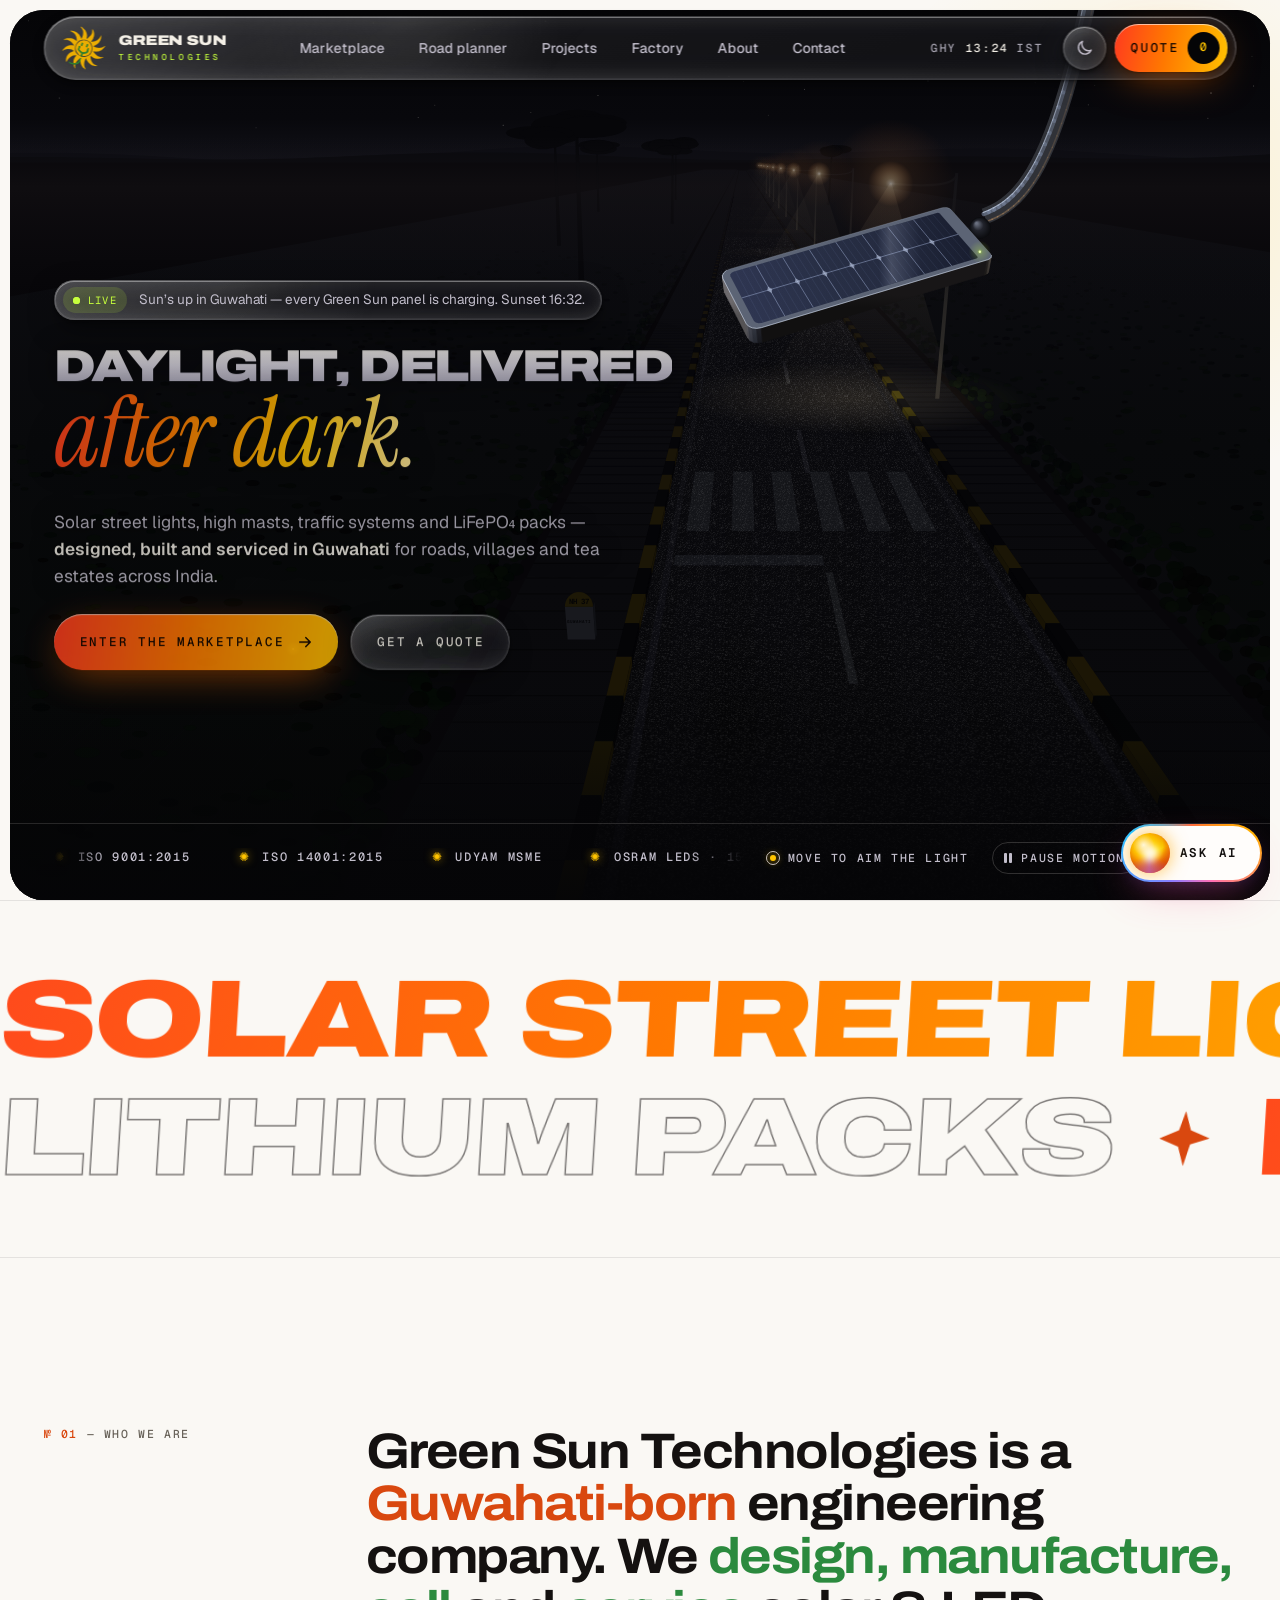
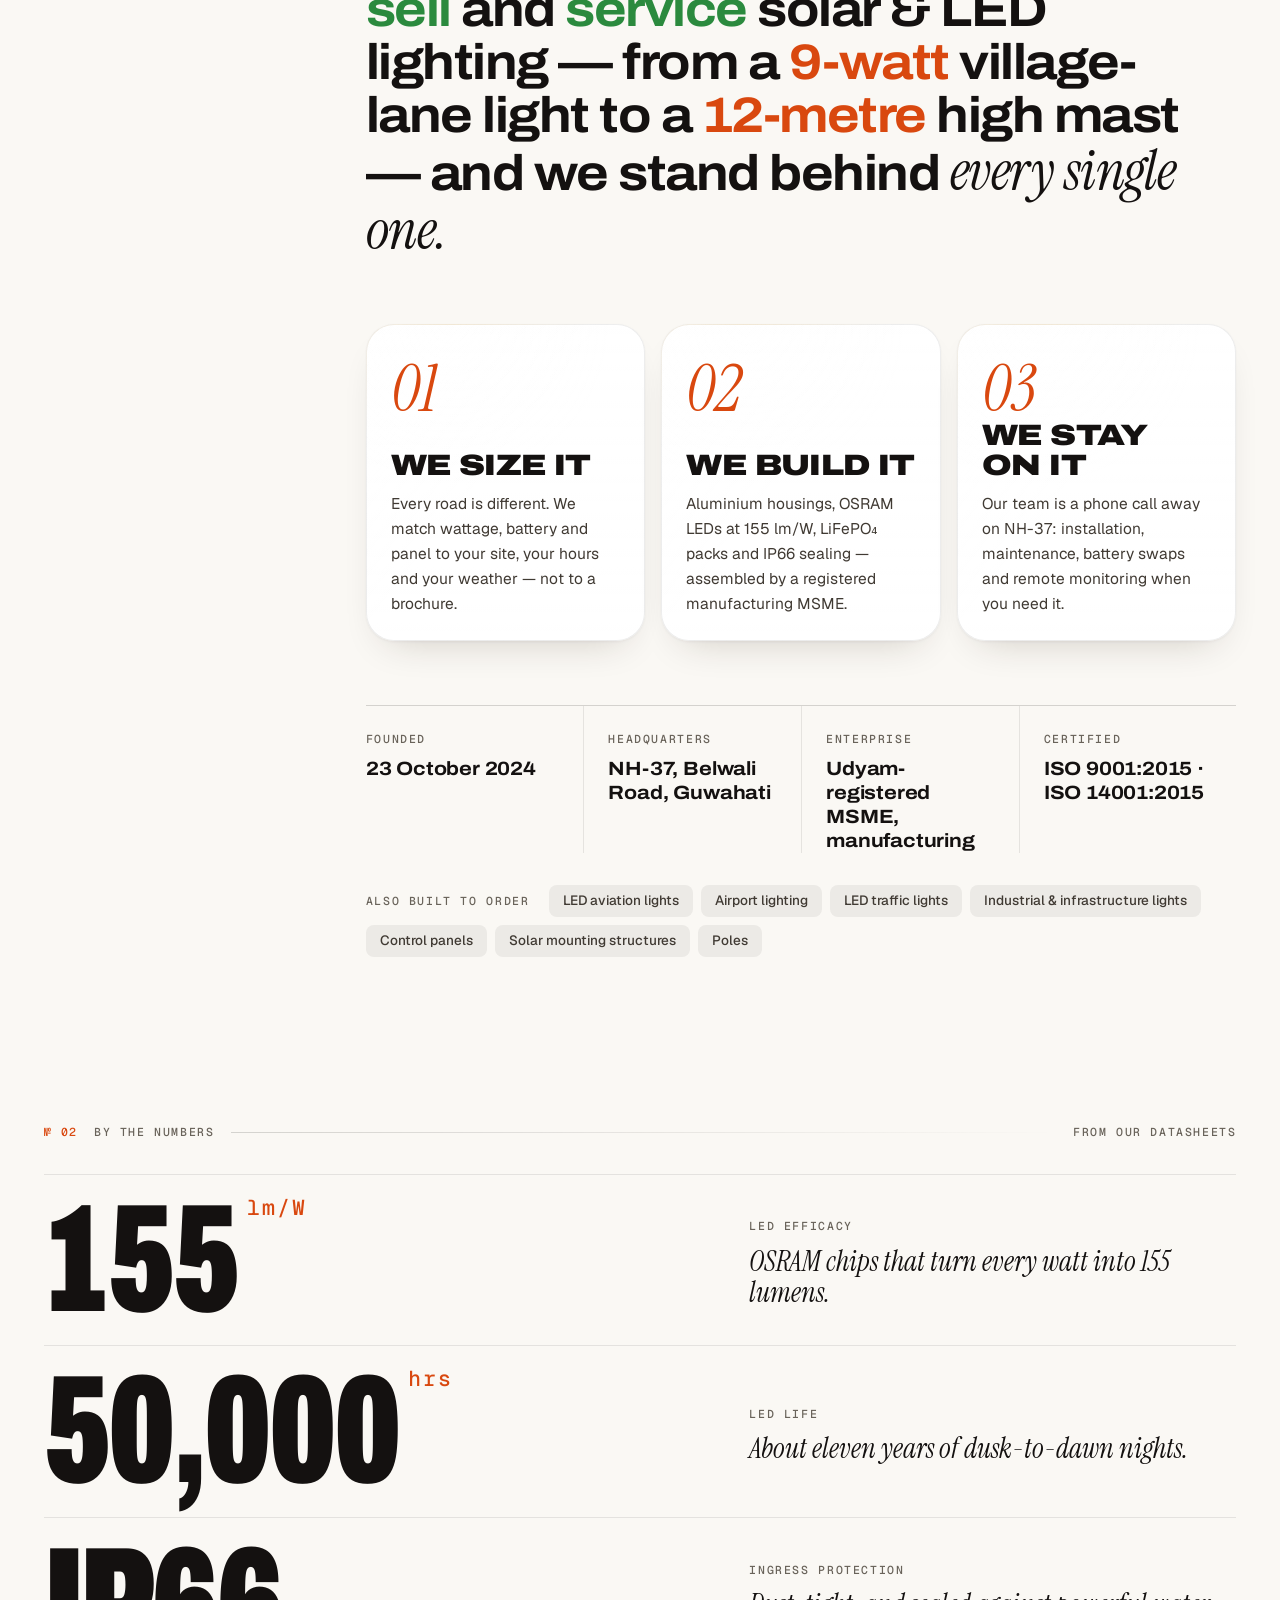
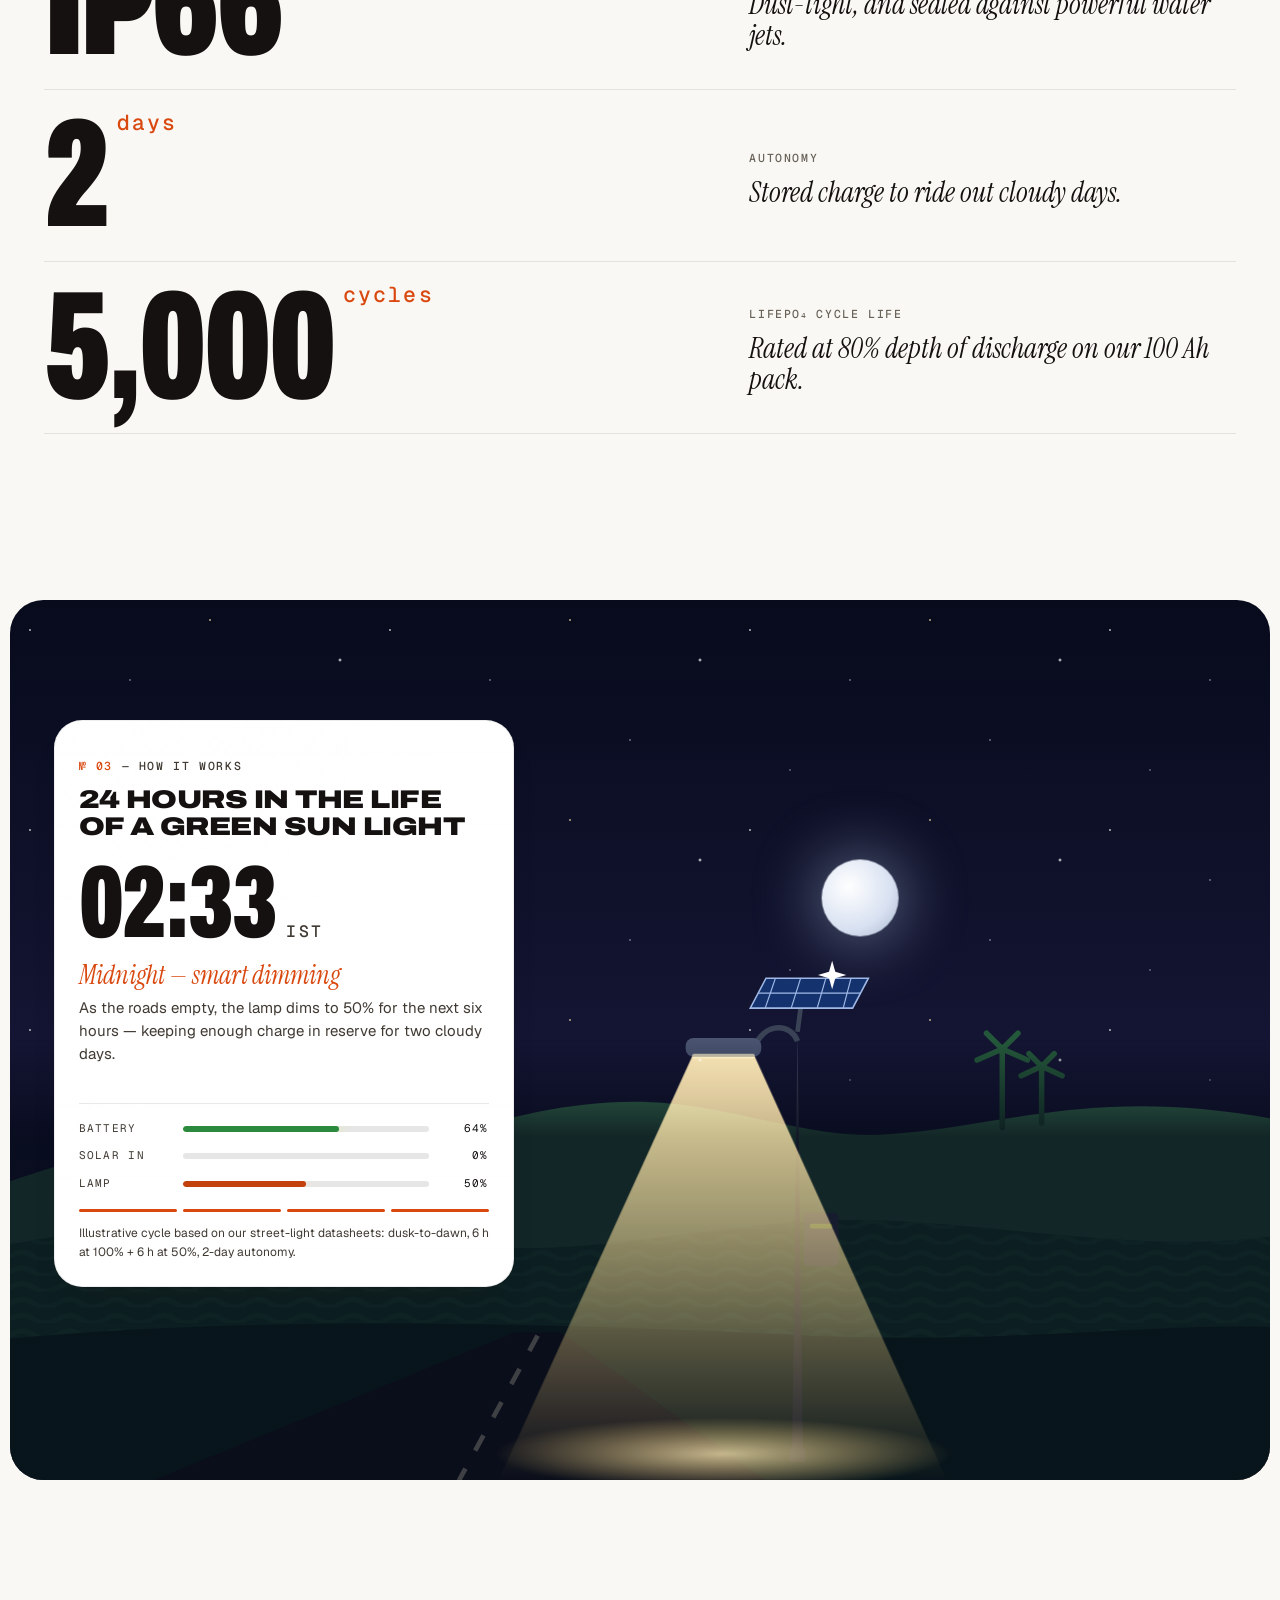
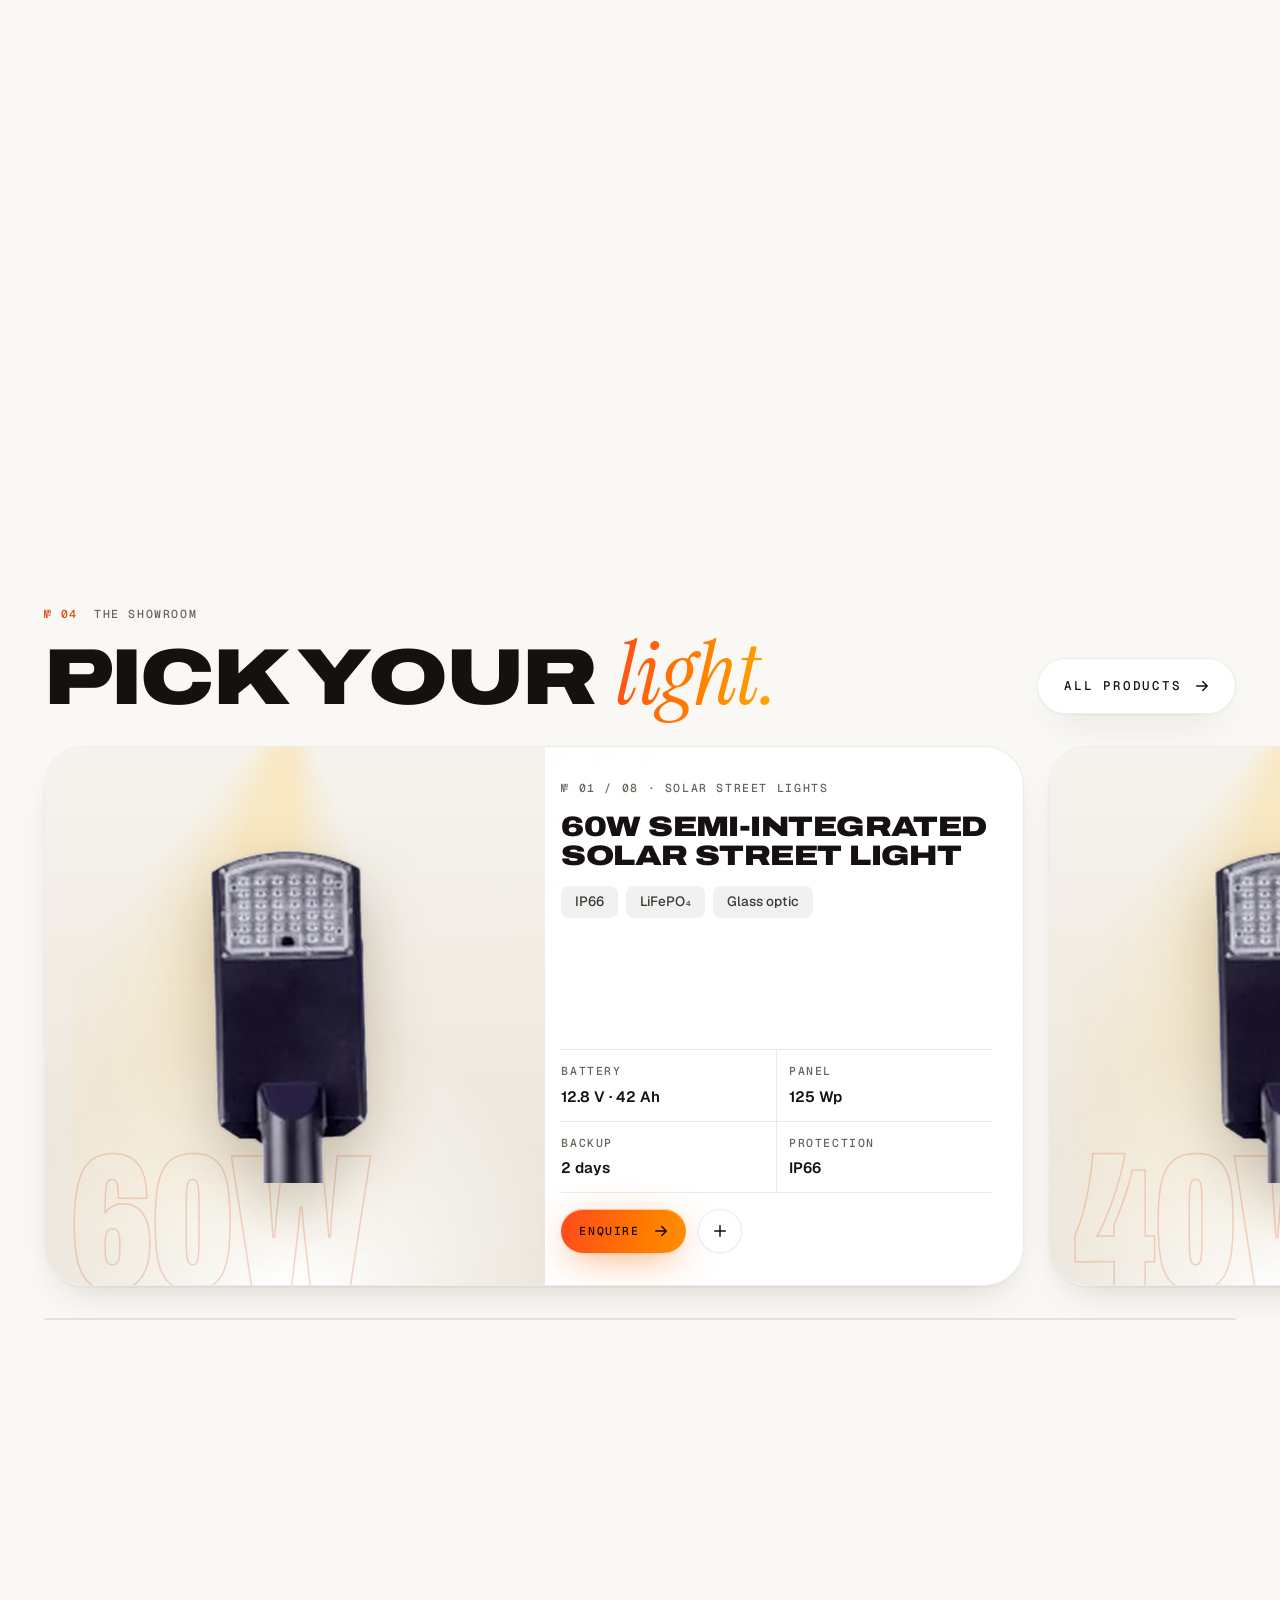
==== index.html @ a3bf78f2 "New pages: headline intro animation; logo links version-stamped so browsers drop the cached old sun " ====
<!doctype html>
<html lang="en-IN">
<head>
  <meta charset="utf-8">
  <meta http-equiv="Content-Security-Policy" content="default-src 'self'; script-src 'self' https://static.cloudflareinsights.com; style-src 'self' 'unsafe-inline'; font-src 'self'; img-src 'self' data: blob:; frame-src https://www.google.com https://maps.google.com; connect-src 'self' https://cloudflareinsights.com; object-src 'none'; base-uri 'self'; form-action 'self'">
  <meta name="viewport" content="width=device-width, initial-scale=1, viewport-fit=cover">
  <title>Solar Street Lights &amp; High Masts in Guwahati, Assam | Green Sun</title>
  <meta name="description" content="Solar street lights, 12–30 m high masts, flood lights, solar panels, GI and decorative poles, traffic blinkers and LiFePO4 battery packs, designed, built and serviced in Guwahati, Assam. ISO certified.">
  <meta name="theme-color" content="#F5F1E8">
  <link rel="canonical" href="https://greensuntechnologies.com/">
  <meta property="og:site_name" content="Green Sun Technologies">
  <meta property="og:locale" content="en_IN">
  <meta property="og:type" content="website">
  <meta property="og:title" content="Green Sun Technologies — Daylight, delivered after dark">
  <meta property="og:description" content="Solar street lights, high masts, flood lights and lithium packs from Guwahati, Assam. ISO 9001 &amp; ISO 14001 certified.">
  <meta property="og:url" content="https://greensuntechnologies.com/">
  <meta property="og:image" content="https://greensuntechnologies.com/assets/brand/og-image.jpg">
  <meta property="og:image:type" content="image/jpeg">
  <meta property="og:image:width" content="1200">
  <meta property="og:image:height" content="630">
  <meta property="og:image:alt" content="Green Sun Technologies — solar street lights from Guwahati, Assam">
  <meta name="twitter:card" content="summary_large_image">
  <link rel="preload" href="assets/fonts/archivo-latin.woff2" as="font" type="font/woff2" crossorigin>
  <link rel="preload" href="assets/fonts/geist-latin.woff2" as="font" type="font/woff2" crossorigin>
  <link rel="icon" href="assets/brand/favicon.svg?v=1" type="image/svg+xml">
  <link rel="apple-touch-icon" href="assets/brand/apple-touch-icon.png?v=1">
  <link rel="stylesheet" href="assets/css/loader.css?v=1794033911">
  <link rel="stylesheet" href="assets/css/gs.css?v=1794033911">
  <link rel="stylesheet" href="assets/css/hero-beam.css?v=1794033911">
  <script src="assets/js/head.js?v=1794033911"></script>
  <script type="application/ld+json">
{
 "@context": "https://schema.org",
 "@graph": [
  {
   "@type": [
    "LocalBusiness",
    "Organization"
   ],
   "@id": "https://greensuntechnologies.com/#business",
   "name": "Green Sun Technologies",
   "slogan": "The best way to power up",
   "description": "Designs, manufactures, sells and services solar street lights, high masts, flood lights, solar traffic blinkers, pedestrian crossings, LiFePO4 battery packs, solar panels and street-light poles.",
   "url": "https://greensuntechnologies.com/",
   "logo": "https://greensuntechnologies.com/assets/brand/gs-mark.svg",
   "image": "https://greensuntechnologies.com/assets/brand/og-image.jpg",
   "telephone": "+91 96784 56055",
   "email": "greensuntechnologies2024@gmail.com",
   "foundingDate": "2024-10-23",
   "taxID": "18BPLPS0265L1ZB",
   "address": {
    "@type": "PostalAddress",
    "streetAddress": "Pub Boragaon, NH-37, Belwali Road, Ward No. 10",
    "addressLocality": "Guwahati",
    "addressRegion": "Assam",
    "postalCode": "781035",
    "addressCountry": "IN"
   },
   "hasCredential": [
    {
     "@type": "EducationalOccupationalCredential",
     "name": "ISO 9001:2015 — Quality management"
    },
    {
     "@type": "EducationalOccupationalCredential",
     "name": "ISO 14001:2015 — Environmental management"
    }
   ],
   "legalName": "Green Sun Technologies",
   "geo": {
    "@type": "GeoCoordinates",
    "latitude": 26.12,
    "longitude": 91.68
   },
   "hasMap": "https://www.google.com/maps/search/?api=1&query=Pub+Boragaon%2C+Belwali+Road%2C+Guwahati%2C+Assam+781035",
   "areaServed": {
    "@type": "Country",
    "name": "India"
   },
   "knowsAbout": [
    "Solar street lights",
    "Solar high masts",
    "LED high masts",
    "Solar flood lights",
    "Monocrystalline solar panels",
    "Solar traffic blinkers",
    "LiFePO4 battery packs",
    "Decorative street poles",
    "GI street light poles"
   ],
   "hasOfferCatalog": {
    "@id": "https://greensuntechnologies.com/products#catalogue"
   },
   "contactPoint": {
    "@type": "ContactPoint",
    "telephone": "+91 96784 56055",
    "contactType": "sales",
    "areaServed": "IN",
    "availableLanguage": [
     "English",
     "Hindi",
     "Assamese"
    ]
   }
  },
  {
   "@type": "WebSite",
   "@id": "https://greensuntechnologies.com/#website",
   "url": "https://greensuntechnologies.com/",
   "name": "Green Sun Technologies",
   "inLanguage": "en-IN",
   "publisher": {
    "@id": "https://greensuntechnologies.com/#business"
   }
  }
 ]
}
  </script>
</head>
<body>
<!--LOADER-->
<div class="gsl" id="gsl">
  <p class="gsl-sr" role="status">Loading Green Sun Technologies…</p>
  <div class="gsl-stage" aria-hidden="true">
    <div class="gsl-curtain">
      <div class="gsl-top"><span class="gsl-brand"><b>Green Sun</b><small>Technologies</small></span><span class="gsl-geo"><span class="gsl-city">Guwahati&nbsp;·&nbsp;</span>26.12°N&nbsp;91.68°E</span></div>
      <i class="gsl-pole"></i>
      <svg class="gsl-lamp" viewBox="0 0 520 340" focusable="false">
        <path class="gsl-d gsl-lead" pathLength="1" d="M15,79 H-96"/>
        <path class="gsl-d gsl-brk" pathLength="1" d="M100,146 V104 M100,146 L70,113 M100,146 L131,106"/>
        <path class="gsl-d gsl-pv" pathLength="1" d="M14,118 V123.5 L196,103.5 V98"/>
        <path class="gsl-d gsl-pv gsl-f" pathLength="1" d="M26,40 L190,24 L196,98 L14,118 Z"/>
        <g class="gsl-cells"><path class="gsl-c" fill="#FF3B1F" d="M24.46,96.48 42.93,94.5 41.13,109.37 22.3,111.42Z"/><path class="gsl-c" fill="#FF421C" d="M26.94,79.35 45,77.47 43.19,92.33 24.77,94.3Z"/><path class="gsl-c" fill="#FF4918" d="M29.41,62.23 47.06,60.44 45.26,75.3 27.25,77.17Z"/><path class="gsl-c" fill="#FF4F15" d="M31.89,45.1 49.13,43.41 47.32,58.27 29.73,60.05Z"/><path class="gsl-c" fill="#FF5612" d="M45.06,94.27 63.53,92.3 62.13,107.08 43.3,109.13Z"/><path class="gsl-c" fill="#FF5D0E" d="M47.08,77.25 65.14,75.37 63.74,90.15 45.32,92.11Z"/><path class="gsl-c" fill="#FF640B" d="M49.09,60.23 66.74,58.44 65.34,73.22 47.33,75.09Z"/><path class="gsl-c" fill="#FF6A08" d="M51.11,43.21 68.35,41.51 66.95,56.29 49.35,58.06Z"/><path class="gsl-c" fill="#FF7104" d="M65.66,92.07 84.13,90.1 83.14,104.78 64.3,106.84Z"/><path class="gsl-c" fill="#FF7801" d="M67.22,75.15 85.28,73.27 84.28,87.96 65.86,89.92Z"/><path class="gsl-c" fill="#FF7F00" d="M68.77,58.23 86.42,56.44 85.42,71.13 67.41,73Z"/><path class="gsl-c" fill="#FF8600" d="M70.33,41.32 87.57,39.62 86.57,54.3 68.97,56.08Z"/><path class="gsl-c" fill="#FF8C00" d="M86.26,89.87 104.73,87.9 104.14,102.49 85.3,104.55Z"/><path class="gsl-c" fill="#FF9300" d="M87.36,73.05 105.42,71.17 104.82,85.77 86.4,87.73Z"/><path class="gsl-c" fill="#FF9A00" d="M88.45,56.24 106.1,54.45 105.51,69.04 87.5,70.91Z"/><path class="gsl-c" fill="#FFA100" d="M89.55,39.42 106.79,37.72 106.19,52.32 88.59,54.1Z"/><path class="gsl-c" fill="#FFA800" d="M106.86,87.67 125.34,85.7 125.14,100.2 106.31,102.26Z"/><path class="gsl-c" fill="#FFAF00" d="M107.5,70.96 125.56,69.07 125.36,83.58 106.94,85.54Z"/><path class="gsl-c" fill="#FFB500" d="M108.13,54.24 125.78,52.45 125.59,66.96 107.58,68.83Z"/><path class="gsl-c" fill="#FFBC00" d="M108.77,37.53 126.01,35.83 125.81,50.33 108.21,52.11Z"/><path class="gsl-c" fill="#FFC300" d="M127.46,85.47 145.94,83.49 146.14,97.91 127.31,99.97Z"/><path class="gsl-c" fill="#FFC80E" d="M127.64,68.86 145.7,66.97 145.91,81.39 127.48,83.35Z"/><path class="gsl-c" fill="#FFCC1F" d="M127.81,52.24 145.46,50.45 145.67,64.87 127.66,66.74Z"/><path class="gsl-c" fill="#FFD030" d="M127.99,35.63 145.23,33.93 145.43,48.35 127.84,50.13Z"/><path class="gsl-c" fill="#FFD441" d="M148.06,83.27 166.54,81.29 167.15,95.62 148.31,97.68Z"/><path class="gsl-c" fill="#FFD852" d="M147.78,66.76 165.84,64.88 166.45,79.2 148.03,81.17Z"/><path class="gsl-c" fill="#FFDC63" d="M147.49,50.25 165.14,48.46 165.75,62.79 147.74,64.66Z"/><path class="gsl-c" fill="#FFE074" d="M147.21,33.74 164.45,32.04 165.05,46.37 147.46,48.15Z"/><path class="gsl-c" fill="#FFE585" d="M168.66,81.07 187.14,79.09 188.15,93.33 169.31,95.39Z"/><path class="gsl-c" fill="#FFE996" d="M167.92,64.66 185.98,62.78 186.99,77.02 168.57,78.98Z"/><path class="gsl-c" fill="#FFEDA7" d="M167.17,48.25 184.82,46.46 185.83,60.7 167.82,62.57Z"/><path class="gsl-c" fill="#FFF1B8" d="M166.43,31.84 183.67,30.14 184.68,44.38 167.08,46.16Z"/></g>
        <circle class="gsl-pin" cx="20" cy="79" r="2.2"/>
        <path class="gsl-d gsl-stub" pathLength="1" d="M95.5,214 V146 M104.5,214 V146 M93,146 H107"/>
        <path class="gsl-d gsl-arm gsl-f" pathLength="1" d="M107.5,201 C170,199 250,187 338,166 L342,176 C256,197 174,210 107.5,210 Z"/>
        <path class="gsl-d gsl-col gsl-f" pathLength="1" d="M92.5,196 H107.5 V217 H92.5 Z"/>
        <path class="gsl-d gsl-head gsl-f" pathLength="1" d="M332,161 C380,153 440,147 484,145 Q494,145 493,151 Q492,157 483,158 C440,162 386,170 342,182 Q330,185 329,173 Z"/>
        <path class="gsl-d gsl-fin" pathLength="1" d="M352.79,158.36 V153.16 M365.12,156.63 V151.43 M377.68,154.99 V149.79 M390.38,153.46 V148.26 M403.13,152.02 V146.82"/>
        <path class="gsl-d gsl-fin" pathLength="1" d="M347.13,162.86 L354.72,161.74 L362.42,160.66 L370.21,159.61 L378.08,158.59 L386.01,157.62 L393.97,156.69 L401.94,155.8 L409.9,154.95 L417.83,154.15 L425.71,153.39 L433.52,152.68 L441.24,152.03 L448.84,151.42 L456.3,150.86 L463.61,150.36"/>
        <path class="gsl-d gsl-head" pathLength="1" d="M436.64,148.23 A4.2,4.2 0 0 1 445.04,147.63"/>
        <path class="gsl-lens" d="M470.05,161 L378.24,175.13"/>
        <path class="gsl-d gsl-bat gsl-f" pathLength="1" d="M86,238 H114 V318 H86 Z"/>
        <path class="gsl-d gsl-bat" pathLength="1" d="M83,248 H117 M83,308 H117 M93,266 H107"/>
      </svg>
      <div class="gsl-read"><span class="gsl-lbl">Charging</span><span class="gsl-num"><b>0</b><small>%</small></span></div>
      <p class="gsl-status"><i></i><span>Dusk detected</span><em>·</em><span class="gsl-on">Lights on</span></p>
    </div>
    <div class="gsl-beam"></div>
    <div class="gsl-glow"><i></i></div>
  </div>
</div>
<script src="assets/js/loader.js?v=1794033911"></script>
<!--/LOADER-->
<a class="skip" href="#main">Skip to content</a>
<div class="aura" aria-hidden="true"><i></i><i></i><i></i></div>
<header class="nav glass refract" data-nav>
  <a class="nav-logo" href="/" aria-label="Green Sun Technologies home">
    <img src="assets/brand/favicon.svg?v=1" alt="" width="38" height="38">
    <span>GREEN SUN<small>TECHNOLOGIES</small></span>
  </a>
  <nav class="nav-links" aria-label="Main">
    <a href="products">Marketplace</a>
    <a href="planner">Road planner</a>
    <a href="projects">Projects</a>
    <a href="factory">Factory</a>
    <a href="#about">About</a>
    <a href="contact">Contact</a>
  </nav>
  <div class="nav-right">
    <span class="nav-clock label">GHY <b data-ist>--:--</b> IST</span>
    <button class="theme-btn glass sl" type="button" data-theme-toggle aria-pressed="false" aria-label="Switch to light mode"><svg class="i-sun" viewBox="0 0 24 24" aria-hidden="true"><circle cx="12" cy="12" r="4"/><path d="M12 2.5v2.5M12 19v2.5M2.5 12H5M19 12h2.5M5.3 5.3l1.8 1.8M16.9 16.9l1.8 1.8M5.3 18.7l1.8-1.8M16.9 7.1l1.8-1.8"/></svg><svg class="i-moon" viewBox="0 0 24 24" aria-hidden="true"><path d="M20 14.5A8 8 0 0 1 9.5 4a8 8 0 1 0 10.5 10.5z"/></svg></button>
    <a class="btn btn-plasma nav-quote sl" href="contact" aria-label="Quote list"><span class="t">Quote</span><span class="badge" data-quote-count>0</span></a>
    <button class="nav-burger glass sl" type="button" aria-expanded="false" aria-controls="menu" aria-label="Menu"><i></i><i></i></button>
  </div>
</header>
<nav class="menu" id="menu" aria-label="Mobile">
  <a href="products"><span class="label">01</span>Marketplace</a>
  <a href="planner"><span class="label">02</span>Road planner</a>
  <a href="projects"><span class="label">03</span>Projects</a>
  <a href="factory"><span class="label">04</span>Factory</a>
  <a href="#about"><span class="label">05</span>About</a>
  <a href="contact"><span class="label">06</span>Contact</a>
  <button class="menu-theme label sl" type="button" data-theme-toggle aria-pressed="false" aria-label="Switch to light mode"><span class="state" aria-hidden="true"></span><svg viewBox="0 0 24 24" aria-hidden="true"><circle cx="12" cy="12" r="4.5"/><path d="M12 2.5v2M12 19.5v2M2.5 12h2M19.5 12h2"/></svg><span data-theme-label>Light mode</span></button>
  <div class="menu-foot label"><span>Guwahati, Assam</span><a data-cfg="phone" href="tel:+919678456055" style="font:inherit;opacity:1;transform:none">+91 96784 56055</a></div>
</nav>

<main id="main">

  <!-- HERO: "Live Beam" — a Green Sun solar street light whose beam follows the pointer ============ -->
  <section class="hero hb" aria-labelledby="hero-title" data-hero data-beam>
    <div class="hb-fallback" aria-hidden="true"></div>

    <div class="wrap hero-top">
      <p class="live glass" data-live><span class="pulse">LIVE</span><span>Guwahati, Assam — reading the sky…</span></p>
    </div>

    <div class="wrap hero-mid">
      <h1 class="h1 hero-title hb-title" id="hero-title">
        <span class="sr-only" data-sr-copy>Daylight, delivered after dark.</span>
        <span class="ln hb-caps" aria-hidden="true"><span class="hb-lit" data-hero-line data-beam-lit data-lit="Daylight, delivered">Daylight, delivered</span></span>
        <span class="ln" aria-hidden="true"><span class="it grad hb-lit" data-hero-line data-beam-lit data-lit="after dark.">after dark.</span></span>
      </h1>
      <div class="hero-row" data-beam-shield>
        <p class="lede">Solar street lights, high masts, traffic systems and LiFePO₄ packs — <b>designed, built and serviced in Guwahati</b> for roads, villages and tea estates across India.</p>
        <div class="hero-ctas">
          <a class="btn btn-plasma sl" href="products" data-magnetic>Enter the marketplace <svg class="arr" viewBox="0 0 24 24" fill="none" stroke="currentColor" stroke-width="2" stroke-linecap="round" stroke-linejoin="round" aria-hidden="true"><path d="M5 12h14M13 6l6 6-6 6"/></svg></a>
          <a class="btn btn-glass glass sl" href="contact" data-magnetic>Get a quote</a>
        </div>
        <p class="label hb-aim hb-aim--row" aria-hidden="true"><i></i><span class="t-mouse">Move to aim the light</span><span class="t-touch">Tap or drag to aim the light</span></p>
      </div>
    </div>

    <div class="wrap hero-foot" data-beam-shield>
      <div class="ticker label" aria-label="Credentials"><div class="ticker-track">
        <span>ISO 9001:2015</span><span>ISO 14001:2015</span><span>Udyam MSME</span><span>OSRAM LEDs · 155 lm/W</span><span>IP66</span><span>LiFePO₄ 12.8 V</span><span>Dusk-to-dawn</span><span>Made in Assam</span>
        <span aria-hidden="true">ISO 9001:2015</span><span aria-hidden="true">ISO 14001:2015</span><span aria-hidden="true">Udyam MSME</span><span aria-hidden="true">OSRAM LEDs · 155 lm/W</span><span aria-hidden="true">IP66</span><span aria-hidden="true">LiFePO₄ 12.8 V</span><span aria-hidden="true">Dusk-to-dawn</span><span aria-hidden="true">Made in Assam</span>
      </div></div>
      <span class="label hb-aim hb-aim--foot" aria-hidden="true"><i></i><span class="t-mouse">Move to aim the light</span><span class="t-touch">Tap or drag to aim the light</span></span>
      <button class="motion-tog label sl" type="button" aria-pressed="false" data-motion-toggle><span class="state" aria-hidden="true"></span><i aria-hidden="true"></i>Pause motion</button>
      <a class="scroll-cue label" href="#about"><i></i>Scroll</a>
    </div>
  </section>

  <!-- VELOCITY MARQUEE ================================================= -->
  <div class="mq" aria-hidden="true" data-mq>
    <div class="mq-row"><div class="mq-track xl" data-dir="-1"><span class="f">Solar street lights</span><svg class="star" viewBox="0 0 24 24" fill="currentColor"><path d="M12 0l2.6 8.4L23 12l-8.4 2.6L12 24l-2.6-8.4L1 12l8.4-3.6z"/></svg><span class="o">High masts</span><svg class="star" viewBox="0 0 24 24" fill="currentColor"><path d="M12 0l2.6 8.4L23 12l-8.4 2.6L12 24l-2.6-8.4L1 12l8.4-3.6z"/></svg><span class="f">Flood lights</span><svg class="star" viewBox="0 0 24 24" fill="currentColor"><path d="M12 0l2.6 8.4L23 12l-8.4 2.6L12 24l-2.6-8.4L1 12l8.4-3.6z"/></svg><span class="o">Traffic blinkers</span><svg class="star" viewBox="0 0 24 24" fill="currentColor"><path d="M12 0l2.6 8.4L23 12l-8.4 2.6L12 24l-2.6-8.4L1 12l8.4-3.6z"/></svg></div></div>
    <div class="mq-row"><div class="mq-track xl" data-dir="1"><span class="o">Lithium packs</span><svg class="star" viewBox="0 0 24 24" fill="currentColor"><path d="M12 0l2.6 8.4L23 12l-8.4 2.6L12 24l-2.6-8.4L1 12l8.4-3.6z"/></svg><span class="f">Pedestrian crossings</span><svg class="star" viewBox="0 0 24 24" fill="currentColor"><path d="M12 0l2.6 8.4L23 12l-8.4 2.6L12 24l-2.6-8.4L1 12l8.4-3.6z"/></svg><span class="o">Decorative poles</span><svg class="star" viewBox="0 0 24 24" fill="currentColor"><path d="M12 0l2.6 8.4L23 12l-8.4 2.6L12 24l-2.6-8.4L1 12l8.4-3.6z"/></svg><span class="f">Made in Assam</span><svg class="star" viewBox="0 0 24 24" fill="currentColor"><path d="M12 0l2.6 8.4L23 12l-8.4 2.6L12 24l-2.6-8.4L1 12l8.4-3.6z"/></svg></div></div>
  </div>

  <!-- ABOUT ============================================================ -->
  <section class="sec" id="about" aria-labelledby="about-h">
    <div class="wrap about">
      <div class="about-side">
        <h2 class="label rv" id="about-h"><span class="no" style="color:var(--sun)">№ 01</span> — Who we are</h2>
      </div>
      <div>
        <p class="statement" data-litup>Green Sun Technologies is a <em class="hl">Guwahati-born</em> engineering company. We <em class="gr">design,</em> <em class="gr">manufacture,</em> <em class="gr">sell</em> and <em class="gr">service</em> solar &amp; LED lighting — from a <em class="hl">9-watt</em> village-lane light to a <em class="hl">12-metre</em> high mast — and we stand behind <em class="it">every single one.</em></p>

        <div class="pillars">
          <article class="pillar glass glass-edge rv">
            <span class="big">01</span>
            <h3 class="h3">We size it</h3>
            <p>Every road is different. We match wattage, battery and panel to your site, your hours and your weather — not to a brochure.</p>
          </article>
          <article class="pillar glass glass-edge rv" style="--d:.08s">
            <span class="big">02</span>
            <h3 class="h3">We build it</h3>
            <p>Aluminium housings, OSRAM LEDs at 155 lm/W, LiFePO₄ packs and IP66 sealing — assembled by a registered manufacturing MSME.</p>
          </article>
          <article class="pillar glass glass-edge rv" style="--d:.16s">
            <span class="big">03</span>
            <h3 class="h3">We stay on it</h3>
            <p>Our team is a phone call away on <span class="nw">NH-37</span>: installation, maintenance, battery swaps and remote monitoring when you need it.</p>
          </article>
        </div>

        <dl class="facts rv">
          <div><dt class="label">Founded</dt><dd>23 October 2024</dd></div>
          <div><dt class="label">Headquarters</dt><dd><span class="nw">NH-37</span>, Belwali Road, Guwahati</dd></div>
          <div><dt class="label">Enterprise</dt><dd>Udyam-registered MSME, manufacturing</dd></div>
          <div><dt class="label">Certified</dt><dd>ISO 9001:2015 · ISO 14001:2015</dd></div>
        </dl>

        <div class="scope rv">
          <span class="label">Also built to order</span>
          <span class="tag">LED aviation lights</span>
          <span class="tag">Airport lighting</span>
          <span class="tag">LED traffic lights</span>
          <span class="tag">Industrial &amp; infrastructure lights</span>
          <span class="tag">Control panels</span>
          <span class="tag">Solar mounting structures</span>
          <span class="tag">Poles</span>
        </div>
      </div>
    </div>
  </section>

  <!-- NUMBERS ========================================================== -->
  <section class="sec" id="numbers" aria-labelledby="num-h" style="padding-top:0">
    <div class="wrap">
      <div class="sec-head rv"><span class="label no">№ 02</span><h2 class="label" id="num-h">By the numbers</h2><span class="rule"></span><span class="label">From our datasheets</span></div>
      <div class="stats">
        <div class="stat rv"><div class="stat-n cond"><span data-count="155">155</span><small>lm/W</small></div><div class="stat-l"><span class="label">LED efficacy</span><p>OSRAM chips that turn every watt into 155 lumens.</p></div></div>
        <div class="stat rv"><div class="stat-n cond"><span data-count="50000">50,000</span><small>hrs</small></div><div class="stat-l"><span class="label">LED life</span><p>About eleven years of dusk-to-dawn nights.</p></div></div>
        <div class="stat rv"><div class="stat-n cond">IP66</div><div class="stat-l"><span class="label">Ingress protection</span><p>Dust-tight, and sealed against powerful water jets.</p></div></div>
        <div class="stat rv"><div class="stat-n cond"><span data-count="2">2</span><small>days</small></div><div class="stat-l"><span class="label">Autonomy</span><p>Stored charge to ride out cloudy days.</p></div></div>
        <div class="stat rv"><div class="stat-n cond"><span data-count="5000">5,000</span><small>cycles</small></div><div class="stat-l"><span class="label">LiFePO₄ cycle life</span><p>Rated at 80% depth of discharge on our 100 Ah pack.</p></div></div>
      </div>
    </div>
  </section>

  <!-- DAY CYCLE ======================================================= -->
  <section class="day" id="day" aria-labelledby="day-h" data-day>
    <div class="day-stick">
      <div class="day-sky"></div>
      <div class="day-stars" aria-hidden="true"></div>
      <div class="day-orb day-sun" data-orb="sun" aria-hidden="true"></div>
      <div class="day-orb day-moon" data-orb="moon" aria-hidden="true"></div>
      <svg class="day-scene" viewBox="0 0 1600 900" preserveAspectRatio="xMidYMax slice" aria-hidden="true" data-scene>
        <defs>
          <pattern id="tea" width="60" height="20" patternUnits="userSpaceOnUse"><path d="M0 15 Q15 5 30 15 T60 15" stroke="#2C6E49" stroke-width="6" fill="none"/></pattern>
          <linearGradient id="beam" x1="0" y1="0" x2="0" y2="1"><stop offset="0" stop-color="#FFE9A8" stop-opacity=".95"/><stop offset="1" stop-color="#FFD36B" stop-opacity="0"/></linearGradient>
          <linearGradient id="shadeg" x1="0" y1="0" x2="0" y2="1"><stop offset="0" stop-color="#050A18" stop-opacity="0"/><stop offset=".22" stop-color="#050A18"/></linearGradient>
          <radialGradient id="pool"><stop offset="0" stop-color="#FFE9A8" stop-opacity=".75"/><stop offset="1" stop-color="#FFD36B" stop-opacity="0"/></radialGradient>
        </defs>
        <path d="M0 520 C150 470 260 440 400 470 C520 495 600 430 760 420 C900 410 1000 470 1120 460 C1260 450 1380 400 1600 440 L1600 900 L0 900 Z" fill="#3C7A55"/>
        <g fill="none" stroke="#24583A" stroke-width="7" stroke-linecap="round">
          <path d="M300 470 V380 M300 382 l-30 14 M300 382 l30 14 M300 382 l-20 -18 M300 382 l20 -18"/>
          <path d="M340 478 V400 M340 402 l-26 12 M340 402 l26 12 M340 402 l-16 -16 M340 402 l16 -16"/>
          <path d="M1260 452 V350 M1260 352 l-32 14 M1260 352 l32 14 M1260 352 l-20 -20 M1260 352 l20 -20"/>
          <path d="M1310 446 V372 M1310 374 l-26 12 M1310 374 l26 12 M1310 374 l-16 -16 M1310 374 l16 -16"/>
        </g>
        <path d="M0 600 C200 560 380 580 560 600 C760 622 920 560 1120 570 C1300 580 1450 610 1600 590 L1600 900 L0 900 Z" fill="#205A3B"/>
        <path d="M0 600 C200 560 380 580 560 600 C760 622 920 560 1120 570 C1300 580 1450 610 1600 590 L1600 900 L0 900 Z" fill="url(#tea)"/>
        <path d="M0 720 C300 690 700 700 1000 715 C1250 728 1450 700 1600 705 L1600 900 L0 900 Z" fill="#0F3524"/>
        <path d="M180 900 L640 712 L700 712 L960 900 Z" fill="#191B22"/>
        <path d="M670 716 L570 900" stroke="#E8E1C8" stroke-width="6" stroke-dasharray="22 26"/>
        <!-- the Green Sun light -->
        <g>
          <path d="M993 876 L1000 330 L1007 876 Z" fill="#3A4256"/>
          <rect x="990" y="860" width="20" height="16" fill="#3A4256"/>
          <path d="M1000 342 C992 320 962 318 948 344" stroke="#3A4256" stroke-width="7" fill="none"/>
          <rect x="858" y="338" width="96" height="24" rx="10" fill="#4A5470"/>
          <path d="M1000 330 L1004 300" stroke="#3A4256" stroke-width="6"/>
          <path d="M940 300 L1070 300 L1090 262 L960 262 Z" fill="#14336E" stroke="#9FB8E6" stroke-width="2"/>
          <path d="M972 262 L959 300 M1004 262 L992 300 M1036 262 L1025 300 M1068 262 L1058 300 M950 281 L1080 281" stroke="#9FB8E6" stroke-width="1.5"/>
          <rect x="1008" y="560" width="44" height="68" rx="6" fill="#4A5470"/>
          <rect x="1016" y="574" width="28" height="6" rx="2" fill="#C6FF3D"/>
        </g>
        <rect class="shade" x="0" y="340" width="1600" height="560" fill="url(#shadeg)"/>
        <g class="cone" style="mix-blend-mode:screen">
          <path d="M866 362 L946 362 L1190 900 L620 900 Z" fill="url(#beam)"/>
          <ellipse cx="905" cy="866" rx="290" ry="46" fill="url(#pool)"/>
        </g>
        <rect class="lamp-lens" x="866" y="358" width="80" height="6" rx="3"/>
        <path class="flow flow-down" d="M1016 302 V556" stroke="#FFD34D" stroke-width="4" fill="none" stroke-linecap="round"/>
        <path class="panel-glint" d="M1040 254 l4 -14 l4 14 l14 4 l-14 4 l-4 14 l-4 -14 l-14 -4 z" fill="#fff"/>
      </svg>
      <div class="wrap day-hud">
        <div class="day-card glass glass-strong">
          <p class="label"><span style="color:var(--sun)">№ 03</span> — How it works</p>
          <h2 class="h3" id="day-h">24 hours in the life of a Green Sun light</h2>
          <div class="clock cond" data-clock aria-hidden="true">05:00<small>IST</small></div>
          <div class="phase" aria-live="polite" data-phase>
            <h3>First light — lamp off</h3>
            <p>The panel senses the sky brightening and the controller switches the lamp off by itself. No timers, no switchboard, no electricity bill.</p>
          </div>
          <div class="meters" aria-hidden="true">
            <div class="meter"><span>Battery</span><span class="bar"><i data-m="bat"></i></span><output data-o="bat">58%</output></div>
            <div class="meter sunm"><span>Solar in</span><span class="bar"><i data-m="sun"></i></span><output data-o="sun">0%</output></div>
            <div class="meter lampm"><span>Lamp</span><span class="bar"><i data-m="lamp"></i></span><output data-o="lamp">50%</output></div>
          </div>
          <div class="day-dots" aria-hidden="true"><i></i><i></i><i></i><i></i></div>
          <p class="day-note">Illustrative cycle based on our street-light datasheets: dusk-to-dawn, 6 h at 100% + 6 h at 50%, 2-day autonomy.</p>
        </div>
      </div>
      <p class="day-scroll label" aria-hidden="true">Scroll to move the sun ↓</p>
    </div>
  </section>

  <!-- SHOWROOM ======================================================== -->
  <section class="show" id="showroom" aria-labelledby="show-h" data-show>
    <div class="show-pin">
      <div class="wrap show-head">
        <div>
          <div class="sec-head" style="margin-bottom:var(--s4)"><span class="label no">№ 04</span><span class="label">The showroom</span></div>
          <h2 class="h2" id="show-h">Pick your <span class="it grad">light.</span></h2>
        </div>
        <a class="btn btn-glass glass sl" href="products" data-magnetic>All products <svg class="arr" viewBox="0 0 24 24" fill="none" stroke="currentColor" stroke-width="2" stroke-linecap="round" stroke-linejoin="round" aria-hidden="true"><path d="M5 12h14M13 6l6 6-6 6"/></svg></a>
      </div>
      <div class="show-track" data-show-track></div>
      <div class="show-progress" aria-hidden="true"><i data-show-progress></i></div>
    </div>
  </section>

  <!-- FAMILIES ======================================================== -->
  <section class="sec" id="families" aria-labelledby="fam-h">
    <div class="wrap">
      <div class="sec-head rv"><span class="label no">№ 05</span><h2 class="label" id="fam-h">Product families</h2><span class="rule"></span><span class="label">5 families · <span data-n="all">27</span> products</span></div>
      <ul class="fam" data-peek-list>
        <li class="rv"><a href="products#street" data-peek="assets/img/products/si-50w.webp"><span class="label n">01</span><span class="h3">Solar street <span class="it">lights</span></span><span class="label cnt" data-n="street" data-n-noun>14 products</span></a></li>
        <li class="rv"><a href="products#mast" data-peek="assets/img/products/flood-60w.webp"><span class="label n">02</span><span class="h3">High masts &amp; <span class="it">floods</span></span><span class="label cnt" data-n="mast" data-n-noun>5 products</span></a></li>
        <li class="rv"><a href="products#traffic" data-peek="assets/img/products/blinker-20w.webp"><span class="label n">03</span><span class="h3">Traffic &amp; <span class="it">safety</span></span><span class="label cnt" data-n="traffic" data-n-noun>2 products</span></a></li>
        <li class="rv"><a href="products#storage" data-peek="assets/img/products/battery-100ah.webp"><span class="label n">04</span><span class="h3">Batteries &amp; <span class="it">panels</span></span><span class="label cnt" data-n="storage" data-n-noun>2 products</span></a></li>
        <li class="rv"><a href="products#poles" data-peek="assets/img/products/deco-pole-heritage.webp"><span class="label n">05</span><span class="h3">Poles &amp; <span class="it">decorative</span></span><span class="label cnt" data-n="poles" data-n-noun>4 products</span></a></li>
      </ul>
    </div>
  </section>

  <!-- LIGHT FINDER ==================================================== -->
  <section class="sec" id="finder" aria-labelledby="finder-h" style="padding-top:0">
    <div class="wrap finder-grid">
      <div class="rv">
        <div class="sec-head"><span class="label no">№ 06</span><span class="label">Light finder</span></div>
        <h2 class="h2" id="finder-h">What are you <span class="it grad">lighting?</span></h2>
        <p class="lede">Pick a place and we'll suggest a starting point. Before you buy, our engineers check the site and size the system properly.</p>
        <div class="finder-opts" role="radiogroup" aria-label="What are you lighting?" data-finder></div>
      </div>
      <div class="rv" style="--d:.1s">
        <div data-finder-out></div>
      </div>
    </div>
  </section>

  <!-- CERTIFICATIONS ================================================== -->
  <section class="sec" id="certified" aria-labelledby="cert-h" style="padding-top:0">
    <div class="wrap">
      <div class="sec-head rv"><span class="label no">№ 07</span><span class="label">Certified &amp; registered</span><span class="rule"></span><span class="label">Tap an ISO card to view it</span></div>
      <h2 class="h2 rv" id="cert-h">Paperwork you can <span class="it grad">actually check.</span></h2>
      <div class="certs">
        <article class="cert cert-link glass glass-edge rv">
          <span class="holo" aria-hidden="true"></span>
          <svg class="seal" viewBox="0 0 64 64" aria-hidden="true"><circle cx="32" cy="32" r="30" fill="none" stroke="#FFC400" stroke-width="1.5" stroke-dasharray="3 4"/><circle cx="32" cy="32" r="23" fill="#FFC400"/><text x="32" y="36.5" text-anchor="middle" font-family="Archivo, sans-serif" font-weight="900" font-size="12" fill="#050507">ISO</text></svg>
          <span class="std">ISO 9001:2015</span>
          <span class="what">Quality management</span>
          <dl>
            <div><dt>Certificate</dt><dd>KSRQG2411186716</dd></div>
            <div><dt>Body</dt><dd>KSR Certification LLP</dd></div>
            <div><dt>Valid till</dt><dd>15 Nov 2027</dd></div>
          </dl>
          <button class="view label" type="button" data-cert="assets/img/certs/iso9001.webp" data-alt="ISO 9001:2015 certificate of registration for Green Sun Technologies" aria-label="View certificate: ISO 9001:2015">View certificate →</button>
        </article>
        <article class="cert cert-link glass glass-edge rv" style="--d:.08s">
          <span class="holo" aria-hidden="true"></span>
          <svg class="seal" viewBox="0 0 64 64" aria-hidden="true"><circle cx="32" cy="32" r="30" fill="none" stroke="#C6FF3D" stroke-width="1.5" stroke-dasharray="3 4"/><circle cx="32" cy="32" r="23" fill="#C6FF3D"/><text x="32" y="36.5" text-anchor="middle" font-family="Archivo, sans-serif" font-weight="900" font-size="12" fill="#050507">ISO</text></svg>
          <span class="std">ISO 14001:2015</span>
          <span class="what">Environmental management</span>
          <dl>
            <div><dt>Certificate</dt><dd>ICIL-GNSU-25-28257805</dd></div>
            <div><dt>Body</dt><dd>ICIL</dd></div>
            <div><dt>Recertify</dt><dd>27 Aug 2028</dd></div>
          </dl>
          <button class="view label" type="button" data-cert="assets/img/certs/iso14001.webp" data-alt="ISO 14001:2015 certificate of registration for Green Sun Technologies" aria-label="View certificate: ISO 14001:2015">View certificate →</button>
        </article>
        <div class="cert glass glass-edge rv" style="--d:.16s">
          <span class="holo" aria-hidden="true"></span>
          <svg class="seal" viewBox="0 0 64 64" aria-hidden="true"><circle cx="32" cy="32" r="30" fill="none" stroke="#FF7A00" stroke-width="1.5" stroke-dasharray="3 4"/><circle cx="32" cy="32" r="23" fill="#FF7A00"/><text x="32" y="36" text-anchor="middle" font-family="Archivo, sans-serif" font-weight="900" font-size="9.5" fill="#050507">MSME</text></svg>
          <span class="std">Udyam MSME</span>
          <span class="what">Micro · Manufacturing</span>
          <dl>
            <div><dt>Udyam no.</dt><dd data-cfg="udyam">UDYAM-AS-03-0055919</dd></div>
            <div><dt>Registered</dt><dd>12 Nov 2024</dd></div>
            <div><dt>State</dt><dd>Assam</dd></div>
          </dl>
        </div>
        <div class="cert glass glass-edge rv" style="--d:.24s">
          <span class="holo" aria-hidden="true"></span>
          <svg class="seal" viewBox="0 0 64 64" aria-hidden="true"><circle cx="32" cy="32" r="30" fill="none" stroke="#FF3B1F" stroke-width="1.5" stroke-dasharray="3 4"/><circle cx="32" cy="32" r="23" fill="#FF3B1F"/><text x="32" y="36.5" text-anchor="middle" font-family="Archivo, sans-serif" font-weight="900" font-size="12" fill="#050507">GST</text></svg>
          <span class="std">GST registered</span>
          <span class="what">Regular taxpayer · Assam</span>
          <dl>
            <div><dt>GSTIN</dt><dd data-cfg="gstin">18BPLPS0265L1ZB</dd></div>
            <div><dt>Since</dt><dd>23 Oct 2024</dd></div>
            <div><dt>Invoices</dt><dd>GST-compliant</dd></div>
          </dl>
        </div>
      </div>
    </div>
  </section>

  <!-- SECTORS ========================================================= -->
  <section class="sec" id="sectors" aria-labelledby="sec-h" style="padding-top:0">
    <div class="wrap">
      <div class="sec-head rv"><span class="label no">№ 08</span><span class="label">Where our light lands</span><span class="rule"></span></div>
      <h2 class="h2 rv" id="sec-h">Built for <span class="it grad">all of India.</span></h2>
      <ul class="sectors" data-peek-list>
        <li class="rv" data-peek="assets/img/products/si-50w.webp"><span class="label">01</span><span class="h3">Highways &amp; <span class="it">NH corridors</span></span><p>60–80 W street lights, with remote monitoring for long unlit stretches.</p></li>
        <li class="rv" data-peek="assets/img/products/si-30w.webp"><span class="label">02</span><span class="h3">City &amp; <span class="it">municipal roads</span></span><p>Colony lanes to arterial roads, from one catalogue.</p></li>
        <li class="rv" data-peek="assets/img/products/aio-20w.webp"><span class="label">03</span><span class="h3">Villages &amp; <span class="it">off-grid</span></span><p>All-in-one lights that need nothing but a pole and the sun.</p></li>
        <li class="rv" data-peek="assets/img/products/flood-60w.webp"><span class="label">04</span><span class="h3">Tea estates &amp; <span class="it">yards</span></span><p>Solar flood lights for factories, godowns and loading bays.</p></li>
        <li class="rv" data-peek="assets/img/products/mast-20m-200w.webp"><span class="label">05</span><span class="h3">Junctions &amp; <span class="it">grounds</span></span><p>12 m high masts that light a whole crossing from one point.</p></li>
        <li class="rv" data-peek="assets/img/products/ped-button.webp"><span class="label">06</span><span class="h3">Schools &amp; <span class="it">crossings</span></span><p>Solar blinkers and push-button pedestrian signals.</p></li>
        <li class="rv" data-peek="assets/img/products/deco-pole-heritage.webp"><span class="label">07</span><span class="h3">Parks &amp; <span class="it">campuses</span></span><p>Decorative poles that look as good by day as by night.</p></li>
      </ul>
    </div>
  </section>

  <!-- CTA ============================================================= -->
  <section class="cta" aria-labelledby="cta-h" data-cta>
    <div class="cta-light" aria-hidden="true" data-cta-light><i class="cta-lamp"></i><i class="cta-cone"></i><i class="cta-pool"></i></div>
    <div class="wrap">
      <p class="label rv">№ 09 — Your road, lit</p>
      <h2 class="h1 rv" id="cta-h">Tell us the road. <span class="it grad nw">We'll light it.</span></h2>
      <p class="lede rv">Send us the site, the length and what you need lit. We'll come back with a sized system and a price.</p>
      <div class="row rv">
        <a class="btn btn-plasma sl" href="contact" data-magnetic>Get a quote <svg class="arr" viewBox="0 0 24 24" fill="none" stroke="currentColor" stroke-width="2" stroke-linecap="round" stroke-linejoin="round" aria-hidden="true"><path d="M5 12h14M13 6l6 6-6 6"/></svg></a>
        <a class="btn btn-glass glass sl" data-cfg="whatsapp" href="https://wa.me/919678456055" target="_blank" rel="noopener" data-magnetic>WhatsApp us</a>
      </div>
    </div>
  </section>
</main>

<footer class="ftr">
  <div class="wrap">
    <div class="ftr-grid">
      <div class="ftr-brand">
        <img class="lg-d" src="assets/brand/gs-lockup-dark.svg?v=1" alt="Green Sun Technologies" width="240"><img class="lg-l" src="assets/brand/gs-lockup-light.svg?v=1" alt="" aria-hidden="true" width="240" loading="lazy">
        <p>The best way to power up. Solar &amp; LED lighting designed, built and serviced in Guwahati, Assam.</p>
      </div>
      <div>
        <h2 class="label">Marketplace</h2>
        <ul>
          <li><a href="products#street">Solar street lights</a></li>
          <li><a href="products#mast">High masts &amp; floods</a></li>
          <li><a href="products#traffic">Traffic &amp; road safety</a></li>
          <li><a href="products#storage">Batteries &amp; panels</a></li>
          <li><a href="products#poles">Poles &amp; decorative</a></li>
        </ul>
      </div>
      <div>
        <h2 class="label">Company</h2>
        <ul>
          <li><a href="#about">About us</a></li>
          <li><a href="planner">Road planner</a></li>
          <li><a href="projects">Projects</a></li>
          <li><a href="factory">Visit the factory</a></li>
          <li><a href="#day">How it works</a></li>
          <li><a href="#certified">Certifications</a></li>
          <li><a href="contact">Contact &amp; quotes</a></li>
        </ul>
      </div>
      <div>
        <h2 class="label">Reach us</h2>
        <address data-cfg="address">Pub Boragaon, NH-37, Belwali Road<br>Ward No. 10, Guwahati<br>Kamrup Metropolitan, Assam 781035</address>
        <ul style="margin-top:var(--s3)">
          <li><a data-cfg="phone" href="tel:+919678456055">+91 96784 56055</a></li>
          <li><a data-cfg="email" href="mailto:greensuntechnologies2024@gmail.com">greensuntechnologies2024@gmail.com</a></li>
        </ul>
      </div>
    </div>
    <div class="ftr-base">
      <span class="label">© <span data-year>2026</span> Green Sun Technologies · GSTIN <span data-cfg="gstin">18BPLPS0265L1ZB</span></span>
      <button class="motion-tog label sl" type="button" aria-pressed="false" data-motion-toggle><span class="state" aria-hidden="true"></span><i aria-hidden="true"></i>Pause motion</button>
      <button class="btn btn-glass glass btn-sm sl" type="button" data-top>Back to top ↑</button>
    </div>
  </div>
  <div class="ftr-sign xl" aria-hidden="true" data-sign><span>Green</span><span>Sun</span></div>
</footer>

<div class="peek glass" aria-hidden="true" data-peek-el><img alt=""></div>
<dialog class="lightbox" data-lightbox aria-label="Certificate">
  <img alt="">
  <button class="icon-btn sl" type="button" aria-label="Close"><svg viewBox="0 0 24 24" fill="none" stroke="currentColor" stroke-width="2.4" stroke-linecap="round" aria-hidden="true"><path d="M6 6l12 12M18 6L6 18"/></svg></button>
</dialog>

<script src="assets/js/config.js?v=1794033911"></script>
<script src="assets/js/products.js?v=1794033911"></script>
<script src="assets/js/live.js?v=1794033911"></script>
<script src="assets/vendor/gsap.min.js?v=1794033911"></script>
<script src="assets/vendor/ScrollTrigger.min.js?v=1794033911"></script>
<script src="assets/vendor/SplitText.min.js?v=1794033911"></script>
<script src="assets/vendor/lenis.min.js?v=1794033911"></script>
<script src="assets/js/hero-beam.js?v=1794033911"></script>
<script src="assets/js/main.js?v=1794033911"></script>
<script src="assets/js/home.js?v=1794033911"></script>
<script src="assets/js/ask.js?v=1794033911"></script>
</body>
</html>
---- assets/css/loader.css ----
/* ==========================================================================
   Green Sun Technologies — preloader "LIGHTS ON"
   assets/css/loader.css  ·  pairs with assets/js/loader.js

   One solar street light, drawn in hairlines. Its panel charges cell by cell
   (real progress), the LED head flickers on, and the light cone opens the
   page: the page appears inside the light.

   Markup: the #gsl snippet, first child of <body>.
   Shown only when <html class="js"> (set inline in <head>), so visitors
   without JavaScript never see it. Every animated state starts hidden, so the
   first paint (before loader.js runs) is just the dark.

   Layers (inside .gsl-stage):
     .gsl-curtain  the dark scene; loader.js cuts the light cone out of it (mask)
     .gsl-beam     warm light over the page inside the cone (unmasked)
     .gsl-glow     the lit LED lens + halo (unmasked)
   Drawing units: the SVG viewBox is 0 0 520 340 and 1 unit = var(--u) px.
   The LED lens centre is (424.14, 168.07), 92.89 units long, tilted -8.75deg;
   the beam axis is 171.25deg (CSS conic angle). loader.js uses the same values.
   ========================================================================== */

/* Scroll lock while loading; the reserved gutter avoids a layout shift when
   the scrollbar comes back. Browsers paint that gutter with the root
   background, so match it to the loader's edge tone. */
html.is-loading { overflow: hidden; scrollbar-gutter: stable; background-color: #0C0C0F; }

.gsl { display: none; }

html.js .gsl {
  --void: #050507;
  --line: rgba(243, 239, 230, .34);
  --line-2: rgba(243, 239, 230, .13);
  --text: #F3EFE6;
  --muted: #8E8B98;
  --volt: #C6FF3D;
  --ease: cubic-bezier(.16, 1, .3, 1);
  --mono: 'Geist Mono', ui-monospace, SFMono-Regular, Menlo, Consolas, monospace;
  --display: 'Archivo', 'Arial Narrow', 'Roboto Condensed', Impact, sans-serif;
  --pad: clamp(16px, 2.2vw, 32px);

  /* the drawing: px per unit, and where its 0,0 sits (percentages of the screen) */
  --u: min(.108vh, .072vw, 1.2px);
  --lx: calc(44% - 100 * var(--u));     /* pole at 44% of the width */
  --ly: calc(21% - 24 * var(--u));      /* panel top at ~21% of the height */
  --fs: clamp(46px, 7.4vh, 88px);       /* readout numeral */

  display: block;
  position: fixed;
  top: 0; right: 0; bottom: 0; left: 0;
  z-index: 2147483000;
  overflow: hidden;
  color: var(--text);
  font: 400 12px/1.4 var(--mono);
  -webkit-font-smoothing: antialiased;
  -moz-osx-font-smoothing: grayscale;
  -webkit-user-select: none;
  user-select: none;
  touch-action: none;
  overscroll-behavior: none;
  cursor: progress;
  forced-color-adjust: none;   /* decorative, short-lived: keep it intact in Windows high-contrast */
  /* Failsafe: if loader.js never runs, the curtain lifts by itself. */
  animation: gsl-failsafe .5s ease 9s forwards;
}
@keyframes gsl-failsafe { to { opacity: 0; visibility: hidden; pointer-events: none; } }

.gsl *, .gsl *::before, .gsl *::after { box-sizing: border-box; }

.gsl-sr {
  position: absolute !important; width: 1px; height: 1px; margin: -1px; padding: 0;
  overflow: hidden; clip: rect(0 0 0 0); clip-path: inset(50%); white-space: nowrap; border: 0;
}

.gsl-stage, .gsl-curtain, .gsl-beam { position: absolute; top: 0; right: 0; bottom: 0; left: 0; }

/* ---------- the dark ------------------------------------------------------ */
.gsl-curtain {
  overflow: hidden;
  background:
    radial-gradient(ellipse 70% 55% at 62% -8%, rgba(70, 64, 112, .16), transparent 70%),   /* last of the dusk */
    radial-gradient(ellipse 120% 95% at 50% 40%, #09090D 0%, var(--void) 70%);
}
/* film grain over everything (a tiny tile); on top, so drawn shapes never punch holes in it */
.gsl-curtain::after {
  content: ''; position: absolute; top: 0; right: 0; bottom: 0; left: 0; pointer-events: none;
  background: url("data:image/svg+xml,%3Csvg xmlns='http://www.w3.org/2000/svg' width='180' height='180'%3E%3Cfilter id='n'%3E%3CfeTurbulence type='fractalNoise' baseFrequency='.85' numOctaves='2' stitchTiles='stitch'/%3E%3CfeColorMatrix values='0 0 0 0 1 0 0 0 0 1 0 0 0 0 1 0 0 0 .045 0'/%3E%3C/filter%3E%3Crect width='100%25' height='100%25' filter='url(%23n)'/%3E%3C/svg%3E");
}

/* ---------- the street light ----------------------------------------------- */
.gsl-lamp {
  position: absolute; left: var(--lx); top: var(--ly);
  width: calc(520 * var(--u)); height: calc(340 * var(--u));
  overflow: visible; display: block;
  --sw: 1.5;   /* stroke width in drawing units; loader.js sets it to 1 CSS px */
}
.gsl-lamp path, .gsl-lamp circle {
  stroke: var(--line); stroke-width: calc(var(--sw) * 1px);
  stroke-linejoin: round;
}
.gsl-lamp .gsl-d, .gsl-lamp .gsl-lens { fill: none; }
/* solid parts are filled with the dark so they hide what is behind them; the fill
   comes in with the lines, so nothing shows before the drawing does */
.gsl-lamp .gsl-f { fill: var(--void); fill-opacity: 0; }
.gsl-lamp .gsl-d { stroke-dasharray: 1 2; stroke-dashoffset: 1.001; }
.gsl-lamp .gsl-lead { stroke: var(--line-2); }
.gsl-lamp .gsl-fin, .gsl-lamp .gsl-brk { stroke: var(--line-2); }
.gsl-lamp .gsl-pin { fill: var(--muted); stroke: none; opacity: 0; }
/* panel cells: hairline tiles that fill with charge (fill-opacity set by loader.js) */
.gsl-cells { opacity: 0; }
.gsl-lamp .gsl-c { stroke: var(--line-2); fill-opacity: 0; }
/* the LED lens, dark until the light comes on (the lit one is .gsl-glow) */
.gsl-lamp .gsl-lens { stroke: #2C2925; stroke-width: 3.2px; stroke-linecap: round; opacity: 0; }

/* the pole runs from the arm collar down off the bottom of the screen */
.gsl-pole {
  position: absolute; bottom: 0;
  left: calc(var(--lx) + 95.5 * var(--u) - .5px);
  width: calc(9 * var(--u) + 1px);
  top: calc(var(--ly) + 214 * var(--u));
  border: solid var(--line); border-width: 0 1px;
  background: var(--void);
  transform-origin: 50% 100%; transform: scaleY(0);
}

/* ---------- light: lens, halo, beam --------------------------------------- */
.gsl-glow {
  position: absolute;
  left: calc(var(--lx) + 424.14 * var(--u)); top: calc(var(--ly) + 168.07 * var(--u));
  width: calc(92.89 * var(--u)); height: calc(3.2 * var(--u));
  margin: 0; transform: translate(-50%, -50%) rotate(-8.75deg);
  opacity: 0; will-change: opacity; pointer-events: none;
}
.gsl-glow i, .gsl-glow::before, .gsl-glow::after { content: ''; position: absolute; display: block; }
/* the lens itself: white-hot */
.gsl-glow i {
  top: 0; right: 0; bottom: 0; left: 0; border-radius: 9px;
  background: #FFFDF5;
  box-shadow: 0 0 3px 1px #FFF1B8, 0 0 12px 3px rgba(255, 210, 110, .75), 0 0 34px 8px rgba(255, 160, 40, .35);
}
/* halo: wide and low, thrown downwards */
.gsl-glow::before {
  left: -60%; right: -60%; top: -60%; height: calc(220 * var(--u));
  background: radial-gradient(closest-side at 50% 18%, rgba(255, 214, 140, .30), rgba(255, 170, 60, .12) 45%, rgba(255, 122, 0, 0));
}
.gsl-glow::after {
  left: -10%; right: -10%; top: -900%; bottom: -900%; border-radius: 50%;
  background: radial-gradient(closest-side, rgba(255, 246, 220, .55), rgba(255, 220, 150, .18) 50%, transparent);
}

/* light falling on the page inside the cone (background + mask set by loader.js) */
.gsl-beam { opacity: 0; pointer-events: none; }

/* ---------- type ----------------------------------------------------------- */
.gsl-top {
  position: absolute; left: var(--pad); right: var(--pad); top: var(--pad);
  display: flex; justify-content: space-between; align-items: flex-start; gap: 16px;
  white-space: nowrap;
}
.gsl-top > span { display: block; overflow: hidden; padding: 2px 0; }
.gsl-brand { display: grid !important; line-height: 1; }
.gsl-brand b {
  font: 900 14px/1 var(--display); font-stretch: 125%; font-variation-settings: 'wdth' 125;
  letter-spacing: -.01em; text-transform: uppercase; color: var(--text);
}
.gsl-brand small {
  margin-top: 5px; font: 500 8.5px/1 var(--mono); letter-spacing: .42em; text-transform: uppercase; color: var(--muted);
}
.gsl-geo { font: 500 11px/1 var(--mono); letter-spacing: .12em; text-transform: uppercase; color: var(--muted); padding-top: 3px !important; }
.gsl-brand > *, .gsl-geo { opacity: 0; transform: translateY(8px); }

/* readout: a callout from the panel (the leader line ends 104 units left of the drawing) */
.gsl-read {
  position: absolute;
  right: calc(100% - var(--lx) + 104 * var(--u));
  top: calc(var(--ly) + 79 * var(--u));
  display: flex; flex-direction: column; align-items: flex-end; gap: 6px;
  transform: translateY(-50%);
  opacity: 0;
}
.gsl-lbl { font: 500 11px/1 var(--mono); letter-spacing: .14em; text-transform: uppercase; color: var(--muted); }
.gsl-num {
  display: flex; align-items: flex-start;
  font-family: var(--display); font-weight: 800; font-stretch: 62%; font-variation-settings: 'wdth' 62;
  font-size: var(--fs); line-height: .8; letter-spacing: -.01em;
  font-variant-numeric: tabular-nums; color: var(--text);
}
.gsl-num b { font-weight: inherit; }
.gsl-num small { font: 500 calc(var(--fs) * .2)/1 var(--mono); color: var(--muted); margin: .06em 0 0 .1em; }

.gsl-status {
  position: absolute; left: var(--pad); bottom: var(--pad); margin: 0;
  display: flex; align-items: center; gap: 10px;
  font: 500 11px/1 var(--mono); letter-spacing: .14em; text-transform: uppercase; color: var(--muted);
  white-space: nowrap; opacity: 0;
}
.gsl-status i { width: 6px; height: 6px; border-radius: 1px; background: #3A3A44; transition: background .2s, box-shadow .2s; }
.gsl-status em { font-style: normal; opacity: .6; }
.gsl-on { color: rgba(243, 239, 230, .28); transition: color .2s; }

/* ---------- choreography (full run) --------------------------------------- */
/* times are ×2.5 to match STRETCH in loader.js */
.gsl--go .gsl-pole { transition: transform 2.25s var(--ease); transform: none; }
.gsl--go .gsl-cells { transition: opacity 1.25s var(--ease) .375s; opacity: .74; }
.gsl--go .gsl-f { transition: fill-opacity 1.25s 1.125s; fill-opacity: 1; }
.gsl--go .gsl-pin { transition: opacity 1s 1.875s; opacity: 1; }
.gsl--go .gsl-lens { transition: opacity 1s 1.5s; opacity: 1; }
.gsl--type .gsl-brand > *, .gsl--type .gsl-geo { transition: opacity .7s var(--ease), transform .9s var(--ease); opacity: 1; transform: none; }
.gsl--type .gsl-brand small { transition-delay: .06s; }
.gsl--type .gsl-geo { transition-delay: .1s; }
.gsl--type .gsl-read { transition: opacity .7s var(--ease) .15s; opacity: 1; }
.gsl--type .gsl-status { transition: opacity .7s var(--ease) .25s; opacity: 1; }

/* lights on: dusk — the panel stops charging, the battery feeds the lamp */
.gsl--on .gsl-cells { transition: opacity .5s var(--ease); opacity: .3; }
.gsl--on .gsl-status i { background: var(--volt); box-shadow: 0 0 10px rgba(198, 255, 61, .55); }
.gsl--on .gsl-on { color: var(--volt); }

/* the reveal: the interface steps back, the light takes over */
.gsl--reveal { pointer-events: none; cursor: auto; }
.gsl--reveal .gsl-top, .gsl--reveal .gsl-read, .gsl--reveal .gsl-status,
.gsl--reveal .gsl-lead, .gsl--reveal .gsl-pin { transition: opacity .3s; opacity: 0 !important; }

/* repeat visit in the same session: the lamp (already charged), flick, reveal */
.gsl--short .gsl-top, .gsl--short .gsl-read, .gsl--short .gsl-status, .gsl--short .gsl-lead, .gsl--short .gsl-pin { display: none; }
.gsl--short .gsl-pole { transform: none; }
.gsl--short .gsl-d { stroke-dashoffset: 0; }
.gsl--short .gsl-lens { opacity: 1; }
.gsl--short .gsl-cells { opacity: .5; }
.gsl--short .gsl-c, .gsl--short .gsl-f { fill-opacity: 1; }

/* reduced motion: a still frame (the light already on), then a plain fade */
.gsl--reduced .gsl-pole { transform: none; }
.gsl--reduced .gsl-d { stroke-dashoffset: 0; }
.gsl--reduced .gsl-pin, .gsl--reduced .gsl-lens,
.gsl--reduced .gsl-status, .gsl--reduced .gsl-glow { opacity: 1; }
.gsl--reduced .gsl-brand > *, .gsl--reduced .gsl-geo { opacity: 1; transform: none; }
.gsl--reduced .gsl-c, .gsl--reduced .gsl-f { fill-opacity: 1; }
.gsl--reduced .gsl-cells { opacity: .3; }
.gsl--reduced .gsl-read, .gsl--reduced .gsl-lead, .gsl--reduced .gsl-pin { display: none; }
.gsl--reduced .gsl-status i { background: var(--volt); }
.gsl--reduced .gsl-on { color: var(--volt); }
.gsl--reduced .gsl-beam {   /* a still cone of light */
  --bx: calc(var(--lx) + 424.14 * var(--u)); --by: calc(var(--ly) + 168.07 * var(--u));
  opacity: .8;
  background: radial-gradient(circle at var(--bx) var(--by), rgba(255, 240, 200, .42), rgba(255, 200, 100, .16) 14%, rgba(255, 150, 40, .06) 42%, rgba(255, 122, 0, 0) 75%);
  -webkit-mask: conic-gradient(from 141.25deg at var(--bx) var(--by), transparent, #000 6deg 54deg, transparent 60deg);
          mask: conic-gradient(from 141.25deg at var(--bx) var(--by), transparent, #000 6deg 54deg, transparent 60deg);
}
.gsl--reduced.gsl--out { transition: opacity .35s linear; opacity: 0; }

@media (prefers-reduced-motion: reduce) {
  html.js .gsl *, html.js .gsl *::before, html.js .gsl *::after { transition: none !important; animation: none !important; }
  html.js .gsl.gsl--out { transition: opacity .35s linear !important; }
}

/* ---------- phones and portrait screens -------------------------------------
   The drawing takes the width; readout and status sit bottom-right, clear of the pole. */
@media (max-width: 720px), (max-aspect-ratio: 4/5) {
  html.js .gsl {
    --u: min(calc((100vw - 56px) / 520), .1vh, 1.05px);
    --lx: calc(50% - 265 * var(--u));
    --ly: calc(25% - 24 * var(--u));
    --fs: clamp(44px, 7vh, 72px);
  }
  .gsl-lamp .gsl-lead, .gsl-lamp .gsl-pin { display: none; }
  .gsl-read { right: var(--pad); top: auto; bottom: calc(var(--pad) + 32px); transform: none; }
  .gsl-status { left: auto; right: var(--pad); }
}
@media (max-width: 400px) {
  .gsl-geo .gsl-city { display: none; }
  .gsl-status { font-size: 10px; letter-spacing: .1em; gap: 8px; }
  .gsl-geo { font-size: 10px; letter-spacing: .08em; }
}
/* landscape phones / short windows */
@media (max-height: 520px) and (min-aspect-ratio: 4/3) {
  html.js .gsl {
    --u: min(.13vh, .06vw);
    --lx: calc(50% - 100 * var(--u));
    --ly: calc(24% - 24 * var(--u));
    --fs: clamp(36px, 11vh, 56px);
  }
}

@media print {
  html.js .gsl { display: none; }
}

/* ---------- light theme: the same lamp, drawn in ink on a morning-paper curtain ----------
   (html[data-theme] is set by head.js before this paints, so there is no dark flash) */
html[data-theme="light"].is-loading { background-color: #FAF8F4; }
html.js[data-theme="light"] .gsl {
  --void: #FAF8F4;
  --line: rgba(20, 17, 16, .42);
  --line-2: rgba(20, 17, 16, .15);
  --text: #141110;
  --muted: #6B655B;
  --volt: #2B8A3E;
}
html[data-theme="light"] .gsl-curtain {
  background:
    radial-gradient(ellipse 70% 55% at 62% -8%, rgba(255, 196, 0, .14), transparent 70%),   /* first of the morning */
    radial-gradient(ellipse 120% 95% at 50% 40%, #FFFFFF 0%, var(--void) 70%);
}
html[data-theme="light"] .gsl-status i { background: #D6D0C4; }
html[data-theme="light"] .gsl-on { color: rgba(20, 17, 16, .3); }
html[data-theme="light"] .gsl--on .gsl-status i { box-shadow: 0 0 8px rgba(43, 138, 62, .45); }
---- assets/css/gs.css ----
/* =====================================================================
   GREEN SUN TECHNOLOGIES — "Solar Noir" design system
   Liquid-glass surfaces on Material 3 foundations:
   one set of tokens for colour, glass, elevation, shape, space, type and
   motion; every component on every page is built from them.
   ===================================================================== */

/* ------------------------------------------------------------------ fonts
   Self-hosted and trimmed (OFL 1.1; copyright and licence are kept inside each file): only the weights and widths
   the site uses, the Latin range Google serves, and the № sign on its own (it lives in Google's Cyrillic file).
   Same family names as before, so nothing else changes. */
@font-face { font-family: 'Archivo'; font-style: normal; font-weight: 700 900; font-stretch: 62% 125%; font-display: swap; src: url(../fonts/archivo-latin.woff2) format('woff2'); unicode-range: U+0000-00FF, U+0131, U+0152-0153, U+02BB-02BC, U+02C6, U+02DA, U+02DC, U+0304, U+0308, U+0329, U+2000-206F, U+20AC, U+2122, U+2191, U+2193, U+2212, U+2215, U+FEFF, U+FFFD; }
@font-face { font-family: 'Geist'; font-style: normal; font-weight: 400 700; font-display: swap; src: url(../fonts/geist-latin.woff2) format('woff2'); unicode-range: U+0000-00FF, U+0131, U+0152-0153, U+02BB-02BC, U+02C6, U+02DA, U+02DC, U+0304, U+0308, U+0329, U+2000-206F, U+20AC, U+2122, U+2191, U+2193, U+2212, U+2215, U+FEFF, U+FFFD; }
@font-face { font-family: 'Geist'; font-style: normal; font-weight: 400 700; font-display: swap; src: url(../fonts/geist-numero.woff2) format('woff2'); unicode-range: U+2116; }
@font-face { font-family: 'Geist Mono'; font-style: normal; font-weight: 400 700; font-display: swap; src: url(../fonts/geistmono-latin.woff2) format('woff2'); unicode-range: U+0000-00FF, U+0131, U+0152-0153, U+02BB-02BC, U+02C6, U+02DA, U+02DC, U+0304, U+0308, U+0329, U+2000-206F, U+20AC, U+2122, U+2191, U+2193, U+2212, U+2215, U+FEFF, U+FFFD; }
@font-face { font-family: 'Geist Mono'; font-style: normal; font-weight: 400 700; font-display: swap; src: url(../fonts/geistmono-numero.woff2) format('woff2'); unicode-range: U+2116; }
@font-face { font-family: 'Instrument Serif'; font-style: italic; font-weight: 400; font-display: swap; src: url(../fonts/instrumentserif-italic-latin.woff2) format('woff2'); unicode-range: U+0000-00FF, U+0131, U+0152-0153, U+02BB-02BC, U+02C6, U+02DA, U+02DC, U+0304, U+0308, U+0329, U+2000-206F, U+20AC, U+2122, U+2191, U+2193, U+2212, U+2215, U+FEFF, U+FFFD; }

/* Colour, glass and elevation tokens. The page is dark ("Solar Noir"); html[data-theme="light"] (further down) flips them.
   The home hero keeps these dark values in both themes (it is a night scene), and so does the nav while it floats over a
   dark panel (main.js sets .nav-dark), where a white pill would glare. */
:root,
html[data-theme="light"] .hero,
html[data-theme="light"].nav-dark .nav {
  color: var(--text);          /* text that only inherits its colour (the nav wordmark) follows the scope too */
  /* colour */
  --ink-rgb: 243 239 230;      /* text-coloured ink, for hairlines and outlines */
  --fx-rgb: 255 255 255;       /* the tint laid over a surface to lift it */
  --void: #050507;
  --ink-1: #0B0B10;
  --ink-2: #111118;
  --ink-3: #181822;
  --ink-4: #22222E;
  --text: #F3EFE6;
  --text-2: #C2BECB;
  --muted: #A9A6B3;   /* ≥4.5:1 on the lightest measured glass (#44393B) */
  --dim: #5D5A66;
  --line: rgb(var(--ink-rgb) / .10);
  --line-2: rgb(var(--ink-rgb) / .18);
  --flare: #FF3B1F;
  --orange: #FF7A00;
  --sun: #FFC400;
  --hot: #FFF1B8;
  --volt: #C6FF3D;
  --on-plasma: #160800;
  --plasma: linear-gradient(100deg, #FF3B1F 0%, #FF7A00 30%, #FFC400 65%, #FFF1B8 100%);
  --plasma-v: linear-gradient(180deg, #FFF1B8 0%, #FFC400 30%, #FF7A00 65%, #FF3B1F 100%);

  /* liquid glass */
  --glass-fill: linear-gradient(155deg, rgba(255, 255, 255, .13) 0%, rgba(255, 255, 255, .05) 38%, rgba(255, 255, 255, .025) 100%);
  --glass-fill-strong: linear-gradient(155deg, rgba(255, 255, 255, .18) 0%, rgba(255, 255, 255, .08) 40%, rgba(255, 255, 255, .04) 100%);
  --glass-tint: rgba(14, 14, 20, .42);
  --glass-base: rgba(14, 14, 20, .55);
  --glass-base-strong: rgba(10, 10, 16, .82);
  --inset: rgba(0, 0, 0, .25);   /* a recess inside a card */
  --inset-2: rgba(0, 0, 0, .35);
  --glass-edge: rgba(255, 255, 255, .16);
  --glass-blur: blur(26px) saturate(195%) brightness(1.06);
  --glass-inner: inset 0 1px 0 rgba(255, 255, 255, .34), inset 1px 0 0 rgba(255, 255, 255, .07), inset 0 0 0 1px rgba(255, 255, 255, .05), inset 0 18px 30px -26px rgba(255, 255, 255, .22), inset 0 -14px 28px -22px rgba(255, 255, 255, .35);

  /* elevation (M3 levels) */
  --e1: 0 1px 2px rgba(0, 0, 0, .55), 0 1px 3px 1px rgba(0, 0, 0, .25);
  --e2: 0 1px 2px rgba(0, 0, 0, .55), 0 2px 6px 2px rgba(0, 0, 0, .30);
  --e3: 0 4px 8px 3px rgba(0, 0, 0, .30), 0 1px 3px rgba(0, 0, 0, .55);
  --e4: 0 10px 30px -6px rgba(0, 0, 0, .55), 0 2px 4px rgba(0, 0, 0, .5);
  --e5: 0 30px 80px -20px rgba(0, 0, 0, .8), 0 6px 16px -6px rgba(0, 0, 0, .6);
}

:root {
  /* shape (M3 scale) */
  --r-xs: 4px;
  --r-s: 8px;
  --r-m: 12px;
  --r-l: 16px;
  --r-xl: 28px;
  --r-2xl: 40px;
  --r-full: 999px;

  /* space (4-point grid) */
  --s1: 4px; --s2: 8px; --s3: 12px; --s4: 16px; --s5: 24px; --s6: 32px; --s7: 48px; --s8: 64px; --s9: 96px; --s10: 144px;

  /* motion */
  --ease: cubic-bezier(.2, 0, 0, 1);          /* M3 emphasized */
  --ease-expo: cubic-bezier(.16, 1, .3, 1);   /* big reveals */
  --d-s: 200ms;
  --d-m: 400ms;
  --d-l: 800ms;

  /* type */
  --f-display: 'Archivo', 'Arial Black', system-ui, sans-serif;
  --f-serif: 'Instrument Serif', 'Times New Roman', Georgia, serif;
  --f-body: 'Geist', system-ui, -apple-system, 'Segoe UI', sans-serif;
  --f-mono: 'Geist Mono', ui-monospace, Menlo, Consolas, monospace;

  /* layout */
  --gutter: clamp(16px, 3.4vw, 56px);
  --maxw: 1480px;
  --nav-h: 64px;

  /* size: deploy.sh (scale.mjs) writes every length in the stylesheets as N × --px, so the live site shows at 90% on
     every screen, like a browser zoomed out. In the source files lengths are plain px (100%). */
  --px: .9px;
}

/* ------------------------------------------------------------------ base */
*, *::before, *::after { box-sizing: border-box; }
html { -webkit-text-size-adjust: 100%; background: var(--void); color-scheme: dark; }
html.lenis, html.lenis body { height: auto; }
.lenis.lenis-smooth { scroll-behavior: auto !important; }
.lenis.lenis-stopped { overflow: hidden; }
body {
  margin: 0;
  font-family: var(--f-body);
  font-size: 17px;
  line-height: 1.6;
  color: var(--text);
  background: transparent; /* <html> paints the void; an opaque body would hide the z-index:-1 aura */
  -webkit-font-smoothing: antialiased;
  -moz-osx-font-smoothing: grayscale;
  overflow-x: hidden;
  /* clip, not hidden: when the page is locked (<html> overflow hidden for the menu or the lightbox), a hidden body
     becomes its own scroll box and the sticky 24-hour story jumps away; clip never makes a scroll box */
  overflow-x: clip;
}
img, svg, canvas { display: block; max-width: 100%; }
a { color: inherit; text-decoration: none; }
button { font: inherit; color: inherit; cursor: pointer; background: none; border: 0; padding: 0; }
input, select, textarea { font: inherit; color: inherit; }
[hidden] { display: none !important; }
::selection { background: var(--sun); color: var(--on-plasma); }
:focus-visible { outline: 2px solid var(--volt); outline-offset: 3px; }
/* targets of the skip link and in-page links take focus without drawing a ring around a whole section */
main:focus, section:focus, [tabindex="-1"]:focus { outline: none; }
h2.label, h3.label { margin: 0; font-weight: 500; }
.sr-only { position: absolute; width: 1px; height: 1px; padding: 0; margin: -1px; overflow: hidden; clip: rect(0 0 0 0); white-space: nowrap; border: 0; }
.skip { position: fixed; left: 12px; top: -80px; z-index: 300; padding: 12px 18px; border-radius: var(--r-full); background: var(--volt); color: var(--void); font-weight: 600; }
.skip:focus { top: 12px; }
.wrap { width: 100%; max-width: var(--maxw); margin: 0 auto; padding: 0 var(--gutter); }

/* ambient light behind everything: gives the glass something to refract */
.aura { position: fixed; inset: 0; z-index: -1; pointer-events: none; overflow: hidden; background: var(--void); }
.aura i { position: absolute; border-radius: 50%; opacity: .5; } /* soft radial gradients, standing still: no live blur, no animation */
.aura i:nth-child(1) { width: 52vw; height: 52vw; left: -14vw; top: 30vh; background: radial-gradient(circle, rgba(255, 59, 31, .5), rgba(255, 59, 31, .22) 32%, rgba(255, 59, 31, .06) 55%, transparent 70%); }
.aura i:nth-child(2) { width: 46vw; height: 46vw; right: -12vw; top: -10vh; background: radial-gradient(circle, rgba(255, 196, 0, .36), rgba(255, 196, 0, .16) 32%, rgba(255, 196, 0, .05) 55%, transparent 70%); }
.aura i:nth-child(3) { width: 38vw; height: 38vw; left: 34vw; bottom: -18vh; background: radial-gradient(circle, rgba(198, 255, 61, .2), rgba(198, 255, 61, .09) 32%, rgba(198, 255, 61, .03) 55%, transparent 70%); }

/* ------------------------------------------------------------------ type */
.xl, .h1, .h2, .h3 { font-family: var(--f-display); font-weight: 900; font-stretch: 125%; text-transform: uppercase; letter-spacing: -.025em; }
.h1 { font-size: clamp(40px, 9.2vw, 138px); line-height: .86; margin: 0; }
.h1, .h2 { text-wrap: balance; }
.h2 { font-size: clamp(34px, 6.2vw, 104px); line-height: .9; margin: 0 0 var(--s6); }
.h3 { font-size: clamp(22px, 2.3vw, 34px); line-height: 1; margin: 0; letter-spacing: -.02em; }
.cond { font-family: var(--f-display); font-weight: 900; font-stretch: 62%; letter-spacing: -.02em; }
.it { font-family: var(--f-serif); font-style: italic; font-weight: 400; font-stretch: normal; text-transform: none; letter-spacing: -.01em; }
.h1 .it, .h2 .it { font-size: 1.12em; line-height: .8; }
.grad { background: var(--plasma); -webkit-background-clip: text; background-clip: text; color: transparent; }
/* gradient text only paints inside its box, and an italic's last letter leans past the box (the “?” of “lighting?”
   was cut off): pad the box on the right and give the space back, so nothing moves */
.grad.it { padding-right: .16em; margin-right: -.16em; }
.volt { color: var(--volt); }
.label { font-family: var(--f-mono); font-size: 11.5px; font-weight: 500; letter-spacing: .14em; text-transform: uppercase; color: var(--muted); }
.lede { font-size: clamp(17px, 1.35vw, 20px); line-height: 1.55; color: var(--text-2); max-width: 54ch; margin: 0; }
.lede b, .lede strong { color: var(--text); font-weight: 600; }

/* section header: № 03 — title ———— meta */
.sec { scroll-margin-top: calc(var(--nav-h) + var(--s4) + 16px); /* a #section jump lands clear of the fixed nav */ position: relative; padding: clamp(96px, 13vw, 200px) 0; }
.sec-head { display: flex; align-items: center; gap: var(--s4); margin-bottom: var(--s6); }
.sec-head .label { white-space: nowrap; }
.sec-head .rule { flex: 1; height: 1px; background: linear-gradient(90deg, var(--line-2), transparent); }
.sec-head .no { color: var(--sun); }

/* ------------------------------------------------------------------ liquid glass */
.glass {
  --gx: 30%;
  --gy: 0%;
  position: relative;
  isolation: isolate;
  background: var(--glass-fill), var(--glass-tint);
  border: 1px solid var(--glass-edge);
  box-shadow: var(--glass-inner), var(--e4);
}
.glass::before { /* specular highlight that follows the pointer (lensing) */
  content: '';
  position: absolute;
  inset: -1px;
  z-index: -1;
  border-radius: inherit;
  pointer-events: none;
  background:
    radial-gradient(260px circle at var(--gx) var(--gy), rgba(255, 255, 255, calc(.08 + .12 * var(--ga, 0))), transparent 62%),
    linear-gradient(128deg, rgba(255, 255, 255, .11) 0%, rgba(255, 255, 255, .025) 26%, transparent 46%);
}
.glass-edge::after { /* rim light: a gradient border that catches the pointer */
  content: '';
  position: absolute;
  inset: -1px;
  border-radius: inherit;
  padding: 1px;
  pointer-events: none;
  background: radial-gradient(320px circle at var(--gx) var(--gy), rgba(255, 214, 140, calc(.25 + .5 * var(--ga, 0))), rgba(255, 255, 255, .1) 45%, rgba(255, 255, 255, .04) 75%);
  -webkit-mask: linear-gradient(#000 0 0) content-box, linear-gradient(#000 0 0);
  -webkit-mask-composite: xor;
  mask: linear-gradient(#000 0 0) content-box exclude, linear-gradient(#000 0 0);
}
.glass-strong { background: var(--glass-fill-strong), var(--glass-base); }
/* Frosting (a live blur of what is behind) is costly: every frosted panel is re-blurred on every frame the page moves.
   So only the few panels that float over moving things get it (the nav, the catalogue's command bar, the snackbar,
   the controls over the hero's animated road); cards and panels on the plain page are tinted glass without it. */
.refract, .toast.glass, .hero .glass { -webkit-backdrop-filter: var(--glass-blur); backdrop-filter: var(--glass-blur); }
/* lite (low-end devices, or any that can't keep up: head.js, main.js): no live blur at all; the floating panels get a
   solid backing instead, so text on them stays readable */
.lite .refract, .lite .toast.glass, .lite .hero .glass, .lite .menu, .lite .lightbox::backdrop { -webkit-backdrop-filter: none; backdrop-filter: none; }
.lite .refract { background-color: var(--ink-1); }
.lite .toast.glass { background-color: var(--ink-2); }
.lite .menu { background: rgb(5 5 7 / .97); }
html[data-theme="light"].lite .menu { background: rgb(250 248 244 / .98); }

/* ------------------------------------------------------------------ state layers + ripple (M3) */
.sl { position: relative; overflow: hidden; isolation: isolate; -webkit-tap-highlight-color: transparent; }
.sl > .state { position: absolute; inset: 0; z-index: 1; border-radius: inherit; background: currentColor; opacity: 0; pointer-events: none; transition: opacity var(--d-s) linear; }
.sl:hover > .state { opacity: .08; }
.sl:focus-visible > .state { opacity: .12; }
.sl:active > .state { opacity: .14; }
.ripple { position: absolute; z-index: 1; border-radius: 50%; pointer-events: none; background: currentColor; opacity: .22; transform: scale(0); animation: ripple 650ms var(--ease) forwards; }
@keyframes ripple { to { transform: scale(1); opacity: 0; } }
.sl > .ripple { position: absolute; } /* beats the .btn > * / .seg button > * content rules below, so a press never resizes its host */

/* ------------------------------------------------------------------ buttons */
.btn {
  --h: 56px;
  position: relative; display: inline-flex; align-items: center; justify-content: center; gap: var(--s3);
  height: var(--h); padding: 0 var(--s5) 0 calc(var(--s5) + 2px);
  border-radius: var(--r-full);
  font-family: var(--f-mono); font-size: 12.5px; font-weight: 500; letter-spacing: .14em; text-transform: uppercase; white-space: nowrap;
  transition: transform var(--d-m) var(--ease-expo), box-shadow var(--d-m) var(--ease), background-color var(--d-s);
}
.btn > * { position: relative; z-index: 2; }
.btn .lbl { display: inline-block; overflow: hidden; height: 1.25em; line-height: 1.25em; }
.btn .lbl > span { display: block; transition: transform var(--d-m) var(--ease-expo); }
.btn:hover .lbl > span { transform: translateY(-100%); }
.btn .arr { width: 18px; height: 18px; transition: transform var(--d-m) var(--ease-expo); }
.btn:hover .arr { transform: translateX(4px) rotate(-45deg); }
.btn-plasma { background: var(--plasma); background-size: 160% 100%; color: var(--on-plasma); box-shadow: inset 0 1px 0 rgba(255, 255, 255, .6), 0 10px 40px -10px rgba(255, 110, 0, .7), var(--e2); transition: transform var(--d-m) var(--ease-expo), box-shadow var(--d-m) var(--ease), background-position var(--d-l) var(--ease); }
.btn-plasma:hover { background-position: 100% 0; box-shadow: inset 0 1px 0 rgba(255, 255, 255, .7), 0 16px 60px -10px rgba(255, 140, 0, .9), var(--e3); }
.btn-glass { color: var(--text); }
.btn-volt { background: var(--volt); color: var(--void); box-shadow: inset 0 1px 0 rgba(255, 255, 255, .6), 0 10px 40px -12px rgba(198, 255, 61, .6); }
.btn-text { --h: 44px; padding: 0 var(--s3); color: var(--text); }
.btn-sm { --h: 44px; padding: 0 var(--s4) 0 calc(var(--s4) + 2px); font-size: 11.5px; }
.icon-btn { position: relative; display: inline-grid; place-items: center; width: 44px; height: 44px; flex: none; border-radius: var(--r-full); color: var(--text); }
.icon-btn svg { position: relative; z-index: 2; width: 18px; height: 18px; }
.icon-btn.is-on { background: var(--volt); color: var(--void); border-color: transparent; box-shadow: 0 0 24px -4px rgba(198, 255, 61, .7); }

/* chips (M3 filter chips) */
.chip {
  position: relative; display: inline-flex; align-items: center; gap: var(--s2);
  height: 36px; padding: 0 var(--s4); border-radius: var(--r-s);
  font-size: 13.5px; font-weight: 500; color: var(--text-2);
  border: 1px solid var(--line-2); background: rgb(var(--fx-rgb) / .02);
  transition: background var(--d-s), color var(--d-s), border-color var(--d-s), padding var(--d-m) var(--ease);
}
.chip .tick { width: 0; height: 16px; overflow: hidden; transition: width var(--d-m) var(--ease); }
.chip .tick svg { width: 16px; height: 16px; }
.chip[aria-pressed="true"], .chip.is-on { background: rgba(198, 255, 61, .14); border-color: rgba(198, 255, 61, .55); color: var(--volt); }
.chip[aria-pressed="true"] .tick { width: 16px; }
.chip .n { font-family: var(--f-mono); font-size: 11px; color: var(--muted); }
.chip[aria-pressed="true"] .n, .chip.is-on .n { color: inherit; }
.tag { display: inline-flex; align-items: center; min-height: 32px; padding: 4px 14px; border-radius: var(--r-s); background: rgb(var(--fx-rgb) / .06); color: var(--text-2); font-size: 13.5px; font-weight: 500; line-height: 1.3; }

/* segmented buttons (M3) */
.seg { display: inline-flex; padding: 4px; gap: 2px; border-radius: var(--r-full); }
.seg button { position: relative; flex: none; display: inline-flex; align-items: center; gap: var(--s2); height: 40px; padding: 0 var(--s4); border-radius: var(--r-full); font-size: 13.5px; font-weight: 500; color: var(--text-2); white-space: nowrap; transition: color var(--d-s); }
.seg button .n { font-family: var(--f-mono); font-size: 11px; color: var(--muted); }
.seg button[aria-pressed="true"] .n { color: inherit; }
.seg button[aria-pressed="true"] { color: var(--on-plasma); }
.seg .seg-ind { position: absolute; z-index: 0; top: 4px; bottom: 4px; left: 0; width: 0; border-radius: var(--r-full); background: var(--plasma); box-shadow: inset 0 1px 0 rgba(255, 255, 255, .55), 0 6px 22px -6px rgba(255, 120, 0, .8); transition: transform var(--d-m) var(--ease-expo), width var(--d-m) var(--ease-expo); }
.seg button > * { position: relative; z-index: 2; }

/* text fields (M3 outlined, glass) */
.field { position: relative; display: grid; gap: var(--s2); }
.field label { font-family: var(--f-mono); font-size: 11.5px; letter-spacing: .12em; text-transform: uppercase; color: var(--muted); }
.field label i { font-style: normal; color: var(--sun); }
.input, .field input, .field textarea, .field select {
  width: 100%; min-height: 56px; padding: var(--s4) var(--s4);
  border-radius: var(--r-m); border: 1px solid var(--line-2);
  background: rgb(var(--fx-rgb) / .03); color: var(--text);
  transition: border-color var(--d-s), background var(--d-s), box-shadow var(--d-s);
}
.field textarea { min-height: 128px; resize: vertical; }
.input::placeholder, .field input::placeholder, .field textarea::placeholder { color: var(--muted); }
.input:focus, .field input:focus, .field textarea:focus { outline: none; border-color: var(--sun); background: rgb(var(--fx-rgb) / .06); box-shadow: 0 0 0 4px rgba(255, 196, 0, .12); }
.field .err { display: none; font-size: 13px; color: #FF8A6B; }
.field.bad input { border-color: var(--flare); }
.field.bad .err { display: block; }
.select { position: relative; }
.select select { appearance: none; width: 100%; height: 44px; padding: 0 44px 0 var(--s4); border-radius: var(--r-full); border: 1px solid var(--line-2); background: rgb(var(--fx-rgb) / .04); font-size: 13.5px; font-weight: 500; }
.select select option, .select select optgroup { background: var(--ink-2); color: var(--text); }
.select-field select { height: 56px; border-radius: var(--r-m); background: rgb(var(--fx-rgb) / .03); font-size: 15px; font-weight: 400; }
.select-field select:focus { outline: none; border-color: var(--sun); box-shadow: 0 0 0 4px rgba(255, 196, 0, .12); }
.select::after { content: ''; position: absolute; right: 18px; top: 50%; width: 7px; height: 7px; border-right: 1.5px solid currentColor; border-bottom: 1.5px solid currentColor; transform: translateY(-70%) rotate(45deg); pointer-events: none; }


/* ------------------------------------------------------------------ navigation (glass capsule) */
.nav {
  --glass-tint: rgba(10, 10, 14, .62);
  position: fixed; z-index: 100; top: var(--s4); left: 50%; transform: translateX(-50%);
  width: calc(100% - 2 * var(--gutter)); max-width: 1240px; height: var(--nav-h);
  display: flex; align-items: center; gap: var(--s4); padding: 0 var(--s2) 0 var(--s4);
  border-radius: var(--r-full);
  transition: transform var(--d-l) var(--ease-expo), opacity var(--d-m);
}
.nav.is-scrolled { --glass-tint: rgba(10, 10, 14, .78); box-shadow: var(--glass-inner), var(--e4); }
/* marketplace: while the command bar is pinned over the products, the site nav tucks away and the bar takes the top */
/* marketplace: the nav makes way for the pinned command bar. It leaves on an accelerating curve (quick, out of the
   bar's way) and comes back on a decelerating one; the bar itself just keeps scrolling to its pin, never stopping */
.nav-tuckable .nav { transition: transform 560ms cubic-bezier(.05, .7, .1, 1), opacity 320ms cubic-bezier(.2, 0, 0, 1) 60ms; }
.nav-tucked .nav { transform: translate(-50%, calc(-100% - 40px)) scale(.97); opacity: 0; pointer-events: none;
  transition: transform 340ms cubic-bezier(.3, 0, .8, .15), opacity 200ms linear 80ms; }
.nav-tucked .nav:has(:focus-visible) { transform: translateX(-50%); opacity: 1; pointer-events: auto; } /* back for keyboard focus only: a mouse click on the theme button mustn't pin it */
.nav-logo { display: flex; align-items: center; gap: var(--s3); flex: none; }
.nav-logo img { width: 46px; height: 46px; animation: spin 30s linear infinite; }   /* the sun from the registered logo (favicon.svg, traced from it) */
.nav-logo span { display: grid; line-height: 1; font-family: var(--f-display); font-weight: 900; font-stretch: 125%; font-size: 14px; letter-spacing: -.01em; }
.nav-logo small { margin-top: 5px; font-family: var(--f-mono); font-weight: 500; font-stretch: normal; font-size: 8.5px; letter-spacing: .42em; color: var(--volt); }
.nav-links { display: flex; gap: 2px; margin: 0 auto; }
.nav-links a { position: relative; display: inline-flex; align-items: center; height: 40px; padding: 0 var(--s4); border-radius: var(--r-full); font-size: 14px; font-weight: 500; color: var(--text-2); transition: color var(--d-s); }
.nav-links a:hover, .nav-links a[aria-current="page"] { color: var(--text); }
.nav-links a[aria-current="page"]::before { content: ''; position: absolute; left: 50%; bottom: 5px; width: 4px; height: 4px; margin-left: -2px; border-radius: 50%; background: var(--sun); box-shadow: 0 0 10px var(--sun); }
.nav-right { display: flex; align-items: center; gap: var(--s2); margin-left: auto; }
@media (min-width: 1021px) { .nav-links + .nav-right { margin-left: 0; } }
.nav-clock { padding: 0 var(--s3); white-space: nowrap; }
.nav-clock b { color: var(--text); font-weight: 500; }
.nav-quote { gap: var(--s2); height: 48px; padding: 0 var(--s2) 0 var(--s4); }
.nav-quote .badge { display: inline-grid; place-items: center; min-width: 32px; height: 32px; padding: 0 8px; border-radius: var(--r-full); background: var(--void); color: var(--sun); font-family: var(--f-mono); font-size: 12px; letter-spacing: 0; }
.nav-quote .badge.bump { animation: bump .6s var(--ease-expo); }
@keyframes bump { 40% { transform: scale(1.45); } }
.nav-burger { display: none; width: 48px; height: 48px; border-radius: var(--r-full); }
.nav-burger i { position: absolute; left: 15px; right: 15px; height: 1.5px; background: currentColor; transition: transform var(--d-m) var(--ease-expo), opacity var(--d-s); }
.nav-burger i:nth-child(2) { top: 19px; }
.nav-burger i:nth-child(3) { top: 28px; }
.nav-burger[aria-expanded="true"] i:nth-child(2) { transform: translateY(4.5px) rotate(45deg); }
.nav-burger[aria-expanded="true"] i:nth-child(3) { transform: translateY(-4.5px) rotate(-45deg); }

.menu {
  position: fixed; inset: 0; z-index: 90; display: flex; flex-direction: column; justify-content: safe center; gap: var(--s2); overflow-y: auto; overscroll-behavior: contain;
  padding: calc(var(--nav-h) + 40px) var(--gutter) var(--s7);
  background: rgba(5, 5, 7, .72); -webkit-backdrop-filter: blur(30px) saturate(160%); backdrop-filter: blur(30px) saturate(160%);
  opacity: 0; visibility: hidden; transition: opacity var(--d-m) var(--ease), visibility 0s var(--d-m);
}
.menu.is-open { opacity: 1; visibility: visible; transition: opacity var(--d-m) var(--ease); }
.menu a { display: flex; align-items: baseline; gap: var(--s4); font-family: var(--f-display); font-weight: 900; font-stretch: 125%; text-transform: uppercase; font-size: clamp(26px, 7.6vw, 64px); line-height: 1.04; letter-spacing: -.03em; transform: translateY(30px); opacity: 0; transition: transform var(--d-l) var(--ease-expo), opacity var(--d-m), color var(--d-s); }
.menu a .label { font-size: 11px; }
.menu.is-open a { transform: none; opacity: 1; }
.menu.is-open a:nth-child(2) { transition-delay: .05s; }
.menu.is-open a:nth-child(3) { transition-delay: .1s; }
.menu.is-open a:nth-child(4) { transition-delay: .15s; }
.menu.is-open a:nth-child(5) { transition-delay: .2s; }
.menu a:hover { color: var(--sun); }
.menu-foot { margin-top: auto; display: flex; flex-wrap: wrap; gap: var(--s4) var(--s6); }

/* ------------------------------------------------------------------ snackbar (M3) */
.toast { visibility: hidden; position: fixed; z-index: 300; left: 50%; bottom: var(--s5); display: flex; align-items: center; gap: var(--s4); min-height: 56px; width: max-content; max-width: calc(100vw - 32px); padding: var(--s2) var(--s2) var(--s2) var(--s5); border-radius: var(--r-l); font-size: 14.5px; font-weight: 500; transform: translate(-50%, 160%); transition: transform var(--d-l) var(--ease-expo), visibility 0s linear var(--d-l); }
.toast.is-on { visibility: visible; transform: translate(-50%, 0); transition: transform var(--d-l) var(--ease-expo); }
.toast a { flex: none; height: 40px; padding: 0 var(--s4); }

/* ------------------------------------------------------------------ reveal */
.js .rv { opacity: 0; transform: translateY(48px); transition: opacity 1s var(--ease-expo), transform 1.2s var(--ease-expo); transition-delay: var(--d, 0s); }
.js .rv.in { opacity: 1; transform: none; }
/* search engines render the page in one window as tall as the page, without scrolling, so nothing would ever be
   revealed for them; no real window is this tall, so people still get the rise-in */
@media (min-height: 2400px) { .js .rv { opacity: 1; transform: none; } }
/* fail-safe: if main.js never runs (a dropped request on a bad connection), show the content after 6 s anyway */
html.js:not(.gs-up) .rv, html.js:not(.gs-up) [data-hero-line] { animation: gs-show 0s 6s forwards; }
@keyframes gs-show { to { opacity: 1; transform: none; } }
.nw { white-space: nowrap; }
.split .ch { display: inline-block; }
.line-mask { display: block; overflow: hidden; padding-bottom: .04em; margin-bottom: -.04em; }
/* page headings break after their first line from the start: the split wraps it in a block .line-mask, and the
   heading would otherwise grow a line as the page appears and push everything below it down */
#ph > [data-hero-line]:not(.grad) { display: block; }

@keyframes spin { to { transform: rotate(360deg); } }

/* =====================================================================
   HOME
   ===================================================================== */

/* ---------- hero */
.hero { position: relative; min-height: 100vh; min-height: 100svh; display: grid; grid-template-columns: minmax(0, 1fr); grid-template-rows: auto 1fr auto; overflow: hidden; isolation: isolate; }
.hero > * { min-width: 0; }
.hero::after { /* vignette so type always reads */ content: ''; position: absolute; inset: 0; z-index: -1; pointer-events: none; background: linear-gradient(90deg, rgba(5, 5, 7, .78) 0%, rgba(5, 5, 7, .2) 55%, transparent 75%), linear-gradient(0deg, rgba(5, 5, 7, .9) 0%, transparent 35%); }
.hero-top { display: flex; justify-content: space-between; gap: var(--s4); padding-top: calc(var(--nav-h) + var(--s8)); }
.live { --glass-tint: rgba(10, 10, 14, .74); display: inline-flex; align-items: center; gap: var(--s3); height: 40px; padding: 0 var(--s4) 0 var(--s2); border-radius: var(--r-full); font-size: 13.5px; color: var(--text-2); max-width: 100%; }
.live .pulse { position: relative; display: inline-flex; align-items: center; gap: 8px; height: 26px; padding: 0 10px; border-radius: var(--r-full); background: rgba(198, 255, 61, .14); color: var(--volt); font-family: var(--f-mono); font-size: 10.5px; letter-spacing: .14em; }
.live .pulse::before { content: ''; width: 7px; height: 7px; border-radius: 50%; background: currentColor; }
.live .pulse::after { content: ''; position: absolute; left: 10px; top: 50%; width: 7px; height: 7px; margin-top: -3.5px; border-radius: 50%; background: currentColor; animation: ping 1.8s infinite; } /* the ring: transform + opacity only, so it never repaints */
.live.is-night .pulse { background: rgba(255, 196, 0, .14); color: var(--sun); }
.live span:last-child { overflow: hidden; text-overflow: ellipsis; white-space: nowrap; }
@keyframes ping { 0% { transform: scale(1); opacity: .55; } 70%, 100% { transform: scale(3.6); opacity: 0; } }
.hero-mid { align-self: end; padding-bottom: var(--s7); }
.hero-title .ln { display: block; overflow: hidden; padding: .02em 0 .06em; margin: -.02em 0 -.06em; }
.hero-title .ln > span { display: inline-block; }
.hero-title { text-shadow: 0 0 2px rgba(5, 5, 7, .5), 0 0 22px rgba(5, 5, 7, .55), 0 6px 48px rgba(5, 5, 7, .5); }
.js [data-hero-line] { opacity: 0; }
.hero-title .it { padding-left: 1.6em; }
.hero-row { display: grid; grid-template-columns: minmax(0, 1fr) auto; align-items: end; gap: var(--s6); margin-top: var(--s6); }
.hero-ctas { display: flex; flex-wrap: wrap; gap: var(--s3); }
.hero-foot { display: flex; align-items: center; gap: var(--s5); padding-top: var(--s4); padding-bottom: var(--s5); border-top: 1px solid var(--line); }
.ticker { flex: 1; overflow: hidden; -webkit-mask: linear-gradient(90deg, transparent, #000 8%, #000 92%, transparent); mask: linear-gradient(90deg, transparent, #000 8%, #000 92%, transparent); }
.ticker-track { display: inline-flex; white-space: nowrap; animation: marquee var(--tick-dur, 30s) linear infinite; will-change: transform; }
.ticker-track span { padding-right: var(--s6); } /* each item carries its own gap, so the two halves are identical and the loop is seamless */
.ticker-track span::before { content: '✺'; margin-right: var(--s3); color: var(--sun); }
.scroll-cue { display: flex; align-items: center; gap: var(--s3); flex: none; }
.scroll-cue i { position: relative; width: 1px; height: 36px; background: var(--line-2); overflow: hidden; }
.scroll-cue i::after { content: ''; position: absolute; left: 0; top: 0; width: 1px; height: 40%; background: var(--sun); transform: translateY(-100%); animation: drip 1.8s var(--ease) infinite; }
@keyframes drip { to { transform: translateY(250%); } }
@keyframes marquee { to { transform: translateX(-50%); } }

/* ---------- velocity marquee */
.mq { position: relative; padding: var(--s8) 0; overflow: hidden; border-block: 1px solid var(--line); }
.mq-row { display: flex; white-space: nowrap; }
.mq-row + .mq-row { margin-top: var(--s2); }
.mq-track { display: inline-flex; flex: none; align-items: center; gap: .4em; padding-right: .4em; font-size: clamp(44px, 8.6vw, 148px); line-height: 1; will-change: transform; }
.mq-track .o { color: transparent; -webkit-text-stroke: 1.5px rgb(var(--ink-rgb) / .55); }
.mq-track .f { background: var(--plasma); -webkit-background-clip: text; background-clip: text; color: transparent; }
.mq-track .star { width: .5em; height: .5em; flex: none; color: var(--sun); }
.mq.is-css .mq-row { transform: skewX(var(--mq-skew, 0deg)); }
.mq.is-css .mq-track { animation: mq-drift 20s linear infinite; }
.mq.is-css .mq-track[data-dir="1"] { animation-direction: reverse; }
@keyframes mq-drift { to { transform: translate3d(-50%, 0, 0); } }
.motion-paused .mq.is-css .mq-track { animation-play-state: paused; }

/* ---------- about */
.about { display: grid; grid-template-columns: minmax(0, 3fr) minmax(0, 9fr); gap: var(--s6); }
.about-side { position: sticky; top: calc(var(--nav-h) + 40px); align-self: start; }
.statement { margin: 0 0 var(--s8); font-family: var(--f-display); font-weight: 700; font-stretch: 110%; font-size: clamp(28px, 3.9vw, 62px); line-height: 1.06; letter-spacing: -.03em; }
.statement .w { color: rgb(var(--ink-rgb) / .4); transition: color .5s var(--ease); }
.statement .w.on { color: var(--text); }
.statement .w.on.hl { color: var(--sun); }
.statement .w.on.gr { color: var(--volt); }
.statement em:not(.it) { font-style: normal; } /* the italic phrase keeps its italic face before JS runs (no upright serif download) */
.statement .w.it { font-size: 1.12em; }
.no-scrub .w { color: var(--text) !important; }
.pillars { display: grid; grid-template-columns: repeat(3, 1fr); gap: var(--s4); }
.pillar { padding: var(--s6) var(--s5) var(--s5); border-radius: var(--r-xl); min-height: 300px; display: flex; flex-direction: column; }
.pillar .big { font-family: var(--f-serif); font-style: italic; font-size: 64px; line-height: 1; color: var(--sun); }
.pillar h3 { margin: auto 0 var(--s3); }
.pillar p { margin: 0; color: var(--text-2); font-size: 15.5px; }
.facts { display: grid; grid-template-columns: repeat(4, 1fr); margin: var(--s8) 0 0; border-top: 1px solid var(--line-2); }
.facts div { padding: var(--s5) var(--s5) 0 0; }
.facts div + div { padding-left: var(--s5); border-left: 1px solid var(--line); }
.facts dd { margin: var(--s2) 0 0; font-family: var(--f-display); font-weight: 700; font-stretch: 112%; font-size: clamp(17px, 1.5vw, 21px); line-height: 1.25; letter-spacing: -.01em; }
.scope { display: flex; flex-wrap: wrap; align-items: center; gap: var(--s2); margin-top: var(--s6); }
.scope .label { margin-right: var(--s3); }

/* ---------- numbers */
.stats { border-top: 1px solid var(--line); }
.stat { position: relative; isolation: isolate; display: grid; grid-template-columns: minmax(0, 7fr) minmax(0, 5fr); align-items: center; gap: var(--s5); padding: var(--s5) 0; border-bottom: 1px solid var(--line); overflow: hidden; }
.stat::before { content: ''; position: absolute; inset: 0; z-index: -1; background: var(--plasma); transform: scaleY(0); transform-origin: bottom; transition: transform var(--d-l) var(--ease-expo); }
.stat-n { font-size: clamp(64px, 12vw, 210px); line-height: .8; font-variant-numeric: tabular-nums; transition: color var(--d-m); }
.stat-n small { font-family: var(--f-mono); font-weight: 500; font-stretch: normal; font-size: .14em; letter-spacing: .1em; margin-left: .4em; vertical-align: top; color: var(--sun); }
.stat-l p { margin: var(--s2) 0 0; font-family: var(--f-serif); font-style: italic; font-size: clamp(22px, 2.2vw, 34px); line-height: 1.1; }
.stat:hover::before { transform: scaleY(1); }
.stat:hover .stat-n, .stat:hover .stat-l p, .stat:hover .label, .stat:hover .stat-n small { color: var(--on-plasma); }
.stat .stat-n { background: none; }

/* ---------- day cycle (scroll-driven) */
.day { position: relative; height: 520vh; }
.day-stick { position: sticky; top: 0; height: 100vh; height: 100svh; overflow: hidden; }
.day-sky { position: absolute; inset: 0; background: linear-gradient(180deg, var(--top, #0B1220), var(--bot, #27305e)); }
.day-stars { position: absolute; inset: 0 0 35% 0; opacity: var(--night, 1); background-image: radial-gradient(1.5px 1.5px at 20px 30px, #fff, transparent), radial-gradient(1px 1px at 120px 80px, #fff, transparent), radial-gradient(1.5px 1.5px at 200px 20px, #ffe9b0, transparent), radial-gradient(1px 1px at 260px 140px, #fff, transparent), radial-gradient(1px 1px at 60px 170px, #cfe0ff, transparent), radial-gradient(2px 2px at 330px 60px, #fff, transparent); background-size: 360px 200px; }
.day-orb { position: absolute; left: 0; top: 0; width: clamp(70px, 9vw, 130px); aspect-ratio: 1; margin: calc(clamp(70px, 9vw, 130px) / -2) 0 0 calc(clamp(70px, 9vw, 130px) / -2); border-radius: 50%; will-change: transform; }
.day-sun { background: radial-gradient(circle at 40% 38%, #FFF7C2, var(--sun) 55%, var(--orange)); box-shadow: 0 0 80px 30px rgba(255, 176, 0, .55), 0 0 200px 80px rgba(255, 110, 0, .3); }
.day-moon { background: radial-gradient(circle at 35% 35%, #fff, #D9E2F2 60%, #A9B6CF); box-shadow: 0 0 60px 10px rgba(200, 220, 255, .35); width: clamp(50px, 6vw, 84px); margin: calc(clamp(50px, 6vw, 84px) / -2) 0 0 calc(clamp(50px, 6vw, 84px) / -2); }
.day-scene { position: absolute; left: 0; right: 0; bottom: 0; width: 100%; height: 72%; }
.day-scene .shade { opacity: var(--shade, .7); }
.day-scene .cone { opacity: var(--lamp, 0); }
.day-scene .lamp-lens { fill: #FFF2C4; opacity: calc(.25 + var(--lamp, 0) * .75); }
.day-scene .flow { stroke-dasharray: 6 16; animation: flow .8s linear infinite; opacity: var(--charging, 0); }
.day-scene .panel-glint { opacity: var(--sunpow, 0); }
@keyframes flow { to { stroke-dashoffset: -22; } }
.day-hud { position: relative; z-index: 2; height: 100%; display: grid; grid-template-columns: minmax(0, 460px) 1fr; align-items: start; padding-top: calc(var(--nav-h) + 56px); }
.day-card { padding: var(--s5); border-radius: var(--r-xl); }
.day-card.glass { background: var(--glass-fill-strong), var(--glass-base-strong); }
.day-card .label, .day-card .meter, .day-card .clock small, .day-card .day-note { color: var(--text-2); }
.day-card h2 { margin: var(--s3) 0 0; font-size: clamp(20px, 2vw, 28px); line-height: 1.05; }
.clock { font-size: clamp(64px, 8vw, 116px); line-height: .9; margin: var(--s4) 0 var(--s3); font-variant-numeric: tabular-nums; letter-spacing: -.01em; }
.clock small { font-family: var(--f-mono); font-weight: 500; font-stretch: normal; font-size: .16em; letter-spacing: .14em; color: var(--muted); margin-left: 10px; }
.phase { min-height: 7.4em; transition: opacity .3s var(--ease), transform .45s var(--ease-expo), filter .3s var(--ease); }
.phase.is-swapping { opacity: 0; transform: translateY(10px); filter: blur(4px); transition-duration: .2s; }
.phase h3 { margin: 0 0 6px; font-family: var(--f-serif); font-style: italic; font-weight: 400; font-size: 26px; line-height: 1.1; color: var(--sun); }
.phase p { margin: 0; color: var(--text-2); font-size: 15px; line-height: 1.55; }
.meters { display: grid; gap: 10px; margin-top: var(--s4); padding-top: var(--s4); border-top: 1px solid var(--line); }
.meter { display: grid; grid-template-columns: 92px 1fr 48px; align-items: center; gap: var(--s3); font-family: var(--f-mono); font-size: 11px; letter-spacing: .12em; text-transform: uppercase; color: var(--muted); }
.meter .bar { height: 6px; border-radius: var(--r-full); background: rgb(var(--fx-rgb) / .1); overflow: hidden; }
.meter .bar i { display: block; height: 100%; width: calc(var(--v, 0) * 100%); border-radius: inherit; background: var(--volt); box-shadow: 0 0 12px rgba(198, 255, 61, .6); }
.meter.sunm .bar i { background: var(--plasma); box-shadow: 0 0 12px rgba(255, 140, 0, .6); }
.meter.lampm .bar i { background: var(--hot); box-shadow: 0 0 12px rgba(255, 241, 184, .6); }
.meter output { text-align: right; color: var(--text); }
.day-dots { display: flex; gap: 6px; margin-top: var(--s4); }
.day-dots i { flex: 1; height: 3px; border-radius: 3px; background: rgb(var(--fx-rgb) / .14); transition: background var(--d-m); }
.day-dots i.on { background: var(--sun); }
.day-note { margin: var(--s3) 0 0; font-size: 12px; color: var(--muted); }
.day-scroll { position: absolute; z-index: 2; left: 50%; bottom: 24px; transform: translateX(-50%); opacity: var(--hint, 1); }

/* ---------- showroom (pinned horizontal) */
[data-dial-sec] { overflow-x: clip; } /* the dial's light cone and rays never widen the page on phones */
.show { position: relative; overflow: hidden; overflow: clip; } /* clip: focus can't scroll the pinned track sideways */
.show-pin { position: relative; height: 100vh; height: 100svh; display: flex; flex-direction: column; justify-content: center; gap: var(--s6); padding: calc(var(--nav-h) + var(--s6)) 0 var(--s6); }
.show-head { display: flex; align-items: end; justify-content: space-between; gap: var(--s5); }
.show-head .h2 { margin: 0; }
.show-track { display: flex; gap: var(--s5); padding: 0 var(--gutter); will-change: transform; }
.show-card {
  position: relative; flex: none; width: min(78vw, 980px); height: min(60vh, 560px); min-height: 380px;
  display: grid; grid-template-columns: 1.05fr 1fr; border-radius: var(--r-2xl); overflow: hidden;
}
.show-card .sc-stage { position: relative; display: flex; align-items: center; justify-content: center; min-height: 0; padding: var(--s6); overflow: hidden; }
.show-card .sc-stage::before { content: ''; position: absolute; left: 50%; top: -10%; width: 90%; height: 120%; transform: translateX(-50%); background: conic-gradient(from 160deg at 50% 0%, transparent 0deg, rgba(255, 214, 120, .38) 22deg, rgba(255, 214, 120, .38) 38deg, transparent 60deg); -webkit-mask: linear-gradient(#000 25%, transparent 92%); mask: linear-gradient(#000 25%, transparent 92%); opacity: .9; }
.show-card .sc-watt { position: absolute; left: var(--s5); bottom: -.08em; font-size: clamp(110px, 15vw, 240px); line-height: .8; color: transparent; -webkit-text-stroke: 1.5px rgba(255, 196, 0, .35); }
.show-card img { position: relative; z-index: 1; width: auto; height: auto; max-width: 100%; max-height: 100%; object-fit: contain; filter: drop-shadow(0 30px 40px rgba(0, 0, 0, .6)); }
.show-card .sc-stage.blueprint { background: linear-gradient(rgba(140, 190, 255, .08) 1px, transparent 1px) 0 0 / 24px 24px, linear-gradient(90deg, rgba(140, 190, 255, .08) 1px, transparent 1px) 0 0 / 24px 24px; }
.show-card .sc-body { display: flex; flex-direction: column; gap: var(--s4); padding: var(--s6) var(--s6) var(--s6) var(--s4); }
.show-card .sc-body .h3 { font-size: clamp(22px, 2.2vw, 34px); }
.show-card .specs { margin-top: auto; }
.show-end { flex: none; width: min(60vw, 520px); display: grid; place-items: center; text-align: center; border-radius: var(--r-2xl); padding: var(--s7); }
.show-end .h3 { margin-bottom: var(--s5); }
.show.is-native .show-pin { height: auto; padding: var(--s9) 0; }
.show.is-native .show-track { overflow-x: auto; scroll-snap-type: x mandatory; scroll-padding: 0 var(--gutter); padding-bottom: var(--s4); scrollbar-width: none; }
.show.is-native .show-track::-webkit-scrollbar { display: none; }
.show.is-native .show-card, .show.is-native .show-end { scroll-snap-align: start; }
.show-progress { height: 2px; margin: 0 var(--gutter); background: var(--line); border-radius: 2px; overflow: hidden; }
.show-progress i { display: block; height: 100%; width: 100%; background: var(--plasma); transform-origin: left; transform: scaleX(var(--p, 0)); }

/* spec list used by show cards and dial */
.specs { display: grid; grid-template-columns: repeat(2, 1fr); gap: 0; margin: 0; border-top: 1px solid var(--line); }
.specs div { padding: var(--s3) var(--s3) var(--s3) 0; border-bottom: 1px solid var(--line); }
.specs div:nth-child(2n) { padding-left: var(--s3); border-left: 1px solid var(--line); }
.specs dd { margin: 4px 0 0; font-weight: 600; font-size: 15px; }

/* ---------- product families (typographic index) */
.fam { list-style: none; margin: 0; padding: 0; border-top: 1px solid var(--line); }
.fam a { position: relative; isolation: isolate; display: grid; grid-template-columns: 80px 1fr auto; align-items: center; gap: var(--s5); padding: var(--s5) 0; border-bottom: 1px solid var(--line); overflow: hidden; }
.fam a::before { content: ''; position: absolute; inset: 0; z-index: -1; background: linear-gradient(90deg, rgba(255, 122, 0, .16), transparent 70%); transform: scaleX(0); transform-origin: left; transition: transform var(--d-l) var(--ease-expo); }
.fam a:hover::before, .fam a:focus-visible::before { transform: scaleX(1); }
.fam .h3 { font-size: clamp(30px, 5.4vw, 92px); line-height: .95; transition: transform var(--d-l) var(--ease-expo), color var(--d-m); }
.fam a:hover .h3 { transform: translateX(var(--s5)); }
.fam a:hover .h3 .it { color: var(--sun); }
.fam .cnt { text-align: right; }
/* touch screens: the product each row would float on hover is a thumbnail in the row (home.js adds them) */
.with-thumbs .pthumb { width: 64px; height: 64px; object-fit: contain; padding: 6px; border-radius: var(--r-m); background: rgb(var(--fx-rgb) / .06); }
.fam.with-thumbs a { grid-template-columns: 64px minmax(0, 1fr) auto; }
.fam.with-thumbs .label.n, .sectors.with-thumbs li > .label { display: none; }

/* the floating preview that follows the cursor */
.peek { position: fixed; z-index: 60; left: 0; top: 0; width: 260px; height: 300px; margin: -150px 0 0 -130px; border-radius: var(--r-xl); display: flex; align-items: center; justify-content: center; overflow: hidden; padding: var(--s5); pointer-events: none; opacity: 0; transform: scale(.6) rotate(-6deg); transition: opacity var(--d-m), transform var(--d-l) var(--ease-expo); }
.peek.is-on { opacity: 1; transform: scale(1) rotate(0); }
.peek img { width: auto; height: auto; max-width: 100%; max-height: 100%; filter: drop-shadow(0 20px 26px rgba(0, 0, 0, .55)); }

/* ---------- light finder */
.finder-grid { display: grid; grid-template-columns: minmax(0, 5fr) minmax(0, 7fr); gap: clamp(32px, 5vw, 96px); align-items: start; }
.finder-grid > :first-child { position: sticky; top: calc(var(--nav-h) + 40px); }
.finder-opts { display: grid; gap: var(--s2); margin-top: var(--s6); }
.finder-grid .cards { grid-template-columns: repeat(auto-fill, minmax(min(100%, 230px), 1fr)); }
.finder-grid .card-stage { height: 220px; }
.finder-grid .card [data-more], .finder-grid .card-more { display: none; } /* compact picks: Enquire + add only */
/* the picks sit three abreast in a ~240 px column: one height for all three, a little more room for the specs */
.finder-grid .cards { align-items: stretch; }
.finder-grid .card-body { padding-left: var(--s4); padding-right: var(--s4); }
.finder-grid .card-actions { padding-left: var(--s4); }
.finder-grid .card-badge { padding: 0 8px; font-size: 9.5px; letter-spacing: .08em; }
.fopt { display: grid; grid-template-columns: 44px 1fr auto; align-items: center; gap: var(--s4); width: 100%; min-height: 72px; padding: var(--s3) var(--s4); border-radius: var(--r-l); text-align: left; border: 1px solid var(--line); background: rgb(var(--fx-rgb) / .02); transition: border-color var(--d-s), background var(--d-s); }
.fopt svg { width: 44px; height: 44px; padding: 10px; border-radius: var(--r-m); background: rgb(var(--fx-rgb) / .06); color: var(--sun); transition: background var(--d-s), color var(--d-s); }
.fopt b { display: block; font-weight: 600; font-size: 16px; }
.fopt small { display: block; color: var(--muted); font-size: 13.5px; }
.fopt .radio { width: 20px; height: 20px; border-radius: 50%; border: 1.5px solid var(--line-2); display: grid; place-items: center; }
.fopt .radio::after { content: ''; width: 10px; height: 10px; border-radius: 50%; background: var(--volt); transform: scale(0); transition: transform var(--d-m) var(--ease-expo); }
.fopt[aria-checked="true"] { border-color: rgba(198, 255, 61, .5); background: rgba(198, 255, 61, .07); }
.fopt[aria-checked="true"] svg { background: var(--volt); color: var(--void); }
.fopt[aria-checked="true"] .radio { border-color: var(--volt); }
.fopt[aria-checked="true"] .radio::after { transform: scale(1); }
.finder-why { margin: 0 0 var(--s5); padding: var(--s4) var(--s5); border-radius: var(--r-l); color: var(--text-2); }
.finder-why b { color: var(--text); }

/* ---------- certifications */
.certs { display: grid; grid-template-columns: repeat(4, 1fr); gap: var(--s4); }
.cert { display: flex; flex-direction: column; min-height: 360px; padding: var(--s5); border-radius: var(--r-xl); text-align: left; color: var(--text); overflow: hidden; transition: transform var(--d-l) var(--ease-expo); }
.cert-link .view { position: static; padding: 0; border: 0; background: none; font: inherit; text-align: left; cursor: pointer; }
.cert-link .view::after { content: ''; position: absolute; inset: 0; z-index: 3; border-radius: inherit; }
@supports selector(:has(*)) {
  .cert-link .view:focus-visible { outline: none; }
  .cert-link:has(.view:focus-visible) { outline: 2px solid var(--volt); outline-offset: 3px; }
}
.cert-link:hover, .cert-link:focus-within { transform: translateY(-6px); }
.cert .holo { position: absolute; inset: 0; z-index: -1; border-radius: inherit; opacity: 0; transition: opacity var(--d-m); background: conic-gradient(from 120deg at var(--gx) var(--gy), rgba(255, 59, 31, .28), rgba(255, 196, 0, .28), rgba(198, 255, 61, .25), rgba(111, 183, 255, .25), rgba(255, 59, 31, .28)); mix-blend-mode: screen; }
.cert-link:hover .holo, .cert-link:focus-within .holo { opacity: 1; }
.seal { width: 64px; height: 64px; margin-bottom: auto; }
.cert .std { margin: var(--s6) 0 var(--s1); font-family: var(--f-display); font-weight: 900; font-stretch: 125%; text-transform: uppercase; font-size: clamp(20px, 1.7vw, 26px); line-height: 1.02; letter-spacing: -.02em; }
.cert .what { margin: 0 0 var(--s4); font-family: var(--f-serif); font-style: italic; font-size: 20px; color: var(--sun); }
.cert dl { margin: 0; font-size: 13px; }
.cert dl div { display: flex; justify-content: space-between; gap: 10px; padding: 7px 0; border-top: 1px solid var(--line); }
.cert dt { color: var(--muted); }
.cert dd { margin: 0; font-family: var(--f-mono); font-size: 11.5px; text-align: right; overflow-wrap: anywhere; }
.cert .view { margin-top: var(--s4); color: var(--volt); }
.lightbox { padding: 0; border: 0; background: transparent; max-width: min(92vw, 760px); max-height: 92vh; overflow: visible; }
.lightbox::backdrop { background: rgba(5, 5, 7, .8); -webkit-backdrop-filter: blur(10px); backdrop-filter: blur(10px); }
.lightbox img { max-height: 86vh; width: auto; border-radius: var(--r-l); box-shadow: var(--e5); }
.lightbox .icon-btn { position: absolute; top: -18px; right: -18px; z-index: 2; background: var(--sun); color: var(--void); }

/* ---------- sectors */
.sectors { list-style: none; margin: 0; padding: 0; border-top: 1px solid var(--line); }
.sectors li { display: grid; grid-template-columns: 80px 1fr minmax(0, 34ch); align-items: center; gap: var(--s5); padding: var(--s5) 0; border-bottom: 1px solid var(--line); }
.sectors .h3 { font-size: clamp(24px, 4vw, 64px); line-height: .98; transition: transform var(--d-l) var(--ease-expo); }
.sectors li:hover .h3 { transform: translateX(var(--s5)); }
.sectors li:hover .h3 .it { color: var(--sun); }
.sectors p { margin: 0; color: var(--text-2); font-size: 15px; }
.sectors.with-thumbs li { grid-template-columns: 64px minmax(0, 1fr) minmax(0, 34ch); }

/* ---------- CTA */
.cta { position: relative; min-height: 110vh; min-height: 110svh; display: grid; place-items: start center; text-align: center; overflow: hidden; isolation: isolate; padding: clamp(120px, 16vh, 200px) 0 var(--s9); }
.cta::after { content: ''; position: absolute; inset: 0; z-index: -1; pointer-events: none; background: radial-gradient(80% 55% at 50% 22%, rgba(5, 5, 7, .85), transparent 75%); }
/* a street light switches on over the call to action: lamp head, light cone, pool on the ground */
.cta-light { position: absolute; inset: 0; z-index: -1; pointer-events: none; }
.cta-light i { position: absolute; display: block; }
.cta-lamp { left: 50%; top: 0; width: 132px; height: 22px; margin-left: -66px; border-radius: 0 0 14px 14px; background: linear-gradient(180deg, #1c1c24, #101016); box-shadow: inset 0 -1px 0 rgba(255, 255, 255, .08), 0 8px 24px rgba(0, 0, 0, .6); }
.cta-lamp::after { content: ''; position: absolute; left: 14px; right: 14px; bottom: -2px; height: 4px; border-radius: 4px; background: #3a3630; transition: background .2s, box-shadow .2s; }
.cta-cone { left: 50%; top: 18px; width: 180vmax; height: 120vh; margin-left: -90vmax; background: conic-gradient(from 155deg at 50% 0, transparent 0deg, rgba(255, 228, 176, .05) 14deg, rgba(255, 230, 186, .16) 25deg, rgba(255, 228, 176, .05) 36deg, transparent 50deg); -webkit-mask: radial-gradient(70% 100% at 50% 0, #000 30%, transparent 95%); mask: radial-gradient(70% 100% at 50% 0, #000 30%, transparent 95%); opacity: 0; }
.cta-pool { left: 50%; bottom: -18vh; width: 120vmin; height: 48vh; margin-left: -60vmin; border-radius: 50%; background: radial-gradient(closest-side, rgba(255, 214, 150, .22), rgba(255, 150, 40, .08) 60%, transparent); opacity: 0; }
.cta-light.is-on .cta-lamp::after { background: #FFF3D6; box-shadow: 0 0 12px 2px rgba(255, 230, 180, .9), 0 0 60px 12px rgba(255, 170, 60, .35); animation: ignite .9s steps(1, end); }
.cta-light.is-on .cta-cone, .cta-light.is-on .cta-pool { animation: ignite 1.1s steps(1, end) .1s forwards; }
.cta .h1 { max-width: 12ch; margin: var(--s5) auto var(--s5); }
.cta .lede { margin: 0 auto var(--s6); }
.cta .row { display: flex; flex-wrap: wrap; justify-content: center; gap: var(--s3); }

/* ---------- footer */
.ftr { position: relative; overflow: hidden; padding-top: var(--s8); border-top: 1px solid var(--line); }
.ftr-grid { display: grid; grid-template-columns: 1.4fr 1fr 1fr 1.2fr; gap: var(--s6); padding-bottom: var(--s7); }
.ftr-brand img { width: 300px; height: auto; margin-bottom: var(--s4); }
.ftr-brand .lg-l { display: none; }
html[data-theme="light"] .ftr-brand .lg-d { display: none; }
html[data-theme="light"] .ftr-brand .lg-l { display: block; }
.ftr-brand p { margin: 0; color: var(--text-2); font-size: 15px; max-width: 34ch; }
.ftr h2 { margin: 0 0 var(--s4); }
.ftr ul { list-style: none; margin: 0; padding: 0; display: grid; gap: var(--s2); font-size: 15px; }
.ftr ul a { color: var(--text-2); transition: color var(--d-s); }
.ftr ul a:hover { color: var(--sun); }
.ftr address { font-style: normal; font-size: 15px; color: var(--text-2); line-height: 1.6; }
/* the closing sign: letters start dark and switch on one by one, like a row of street lights */
.ftr-sign { position: relative; display: flex; justify-content: center; gap: .26em; padding: var(--s6) 0 var(--s7); font-size: 11.2vw; line-height: .86; letter-spacing: -.02em; white-space: nowrap; user-select: none; }
.ftr-sign span { display: flex; }
.ftr-sign i { position: relative; display: block; font-style: normal; color: rgb(var(--ink-rgb) / .045); -webkit-text-stroke: 1px rgb(var(--ink-rgb) / .13); transition: transform var(--d-m) var(--ease-expo); }
.ftr-sign i::after { content: attr(data-l); position: absolute; inset: 0; background: var(--plasma-v); -webkit-background-clip: text; background-clip: text; color: transparent; -webkit-text-stroke: 0; opacity: 0; filter: drop-shadow(0 0 22px rgba(255, 140, 0, .55)); }
.ftr-sign i.on::after { animation: ignite 1.1s steps(1, end) var(--dl, 0s) forwards; }
.ftr-sign i:hover { transform: translateY(-.04em); }
.ftr-sign::after { content: ''; position: absolute; left: 10%; right: 10%; bottom: 0; height: 60%; z-index: -1; pointer-events: none; background: radial-gradient(50% 60% at 50% 100%, rgba(255, 150, 20, .22), transparent 70%); opacity: 0; transition: opacity 1.6s var(--ease) .6s; }
.ftr-sign.is-lit::after { opacity: 1; }
@keyframes ignite { 0% { opacity: 0; } 8% { opacity: .85; } 13% { opacity: .1; } 22% { opacity: 1; } 27% { opacity: .35; } 36%, 100% { opacity: 1; } }
.ftr-base { display: flex; flex-wrap: wrap; align-items: center; justify-content: space-between; gap: var(--s4); padding: var(--s4) 0; border-top: 1px solid var(--line); }

/* =====================================================================
   PRODUCT CARDS (home finder + marketplace)
   ===================================================================== */
.cards { display: grid; grid-template-columns: repeat(auto-fill, minmax(min(100%, 300px), 1fr)); gap: var(--s4); align-items: start; } /* an open spec drawer grows only its own card */
.card { position: relative; display: flex; flex-direction: column; border-radius: var(--r-xl); overflow: hidden; transform-style: preserve-3d; transition: box-shadow var(--d-m); }
.card-top { position: relative; z-index: 3; display: flex; justify-content: space-between; align-items: center; gap: var(--s2); padding: var(--s4) var(--s4) 0; }
.card-top .label { min-width: 0; white-space: nowrap; overflow: hidden; text-overflow: ellipsis; } /* the top row never wraps under its badge */
.card-top { min-height: calc(var(--s4) + 24px); } /* as tall with or without a badge, so neighbouring cards' photos line up */
.card-badge { flex: none; white-space: nowrap; height: 24px; padding: 0 10px; display: inline-flex; align-items: center; border-radius: var(--r-full); background: var(--volt); color: var(--void); font-family: var(--f-mono); font-size: 10.5px; font-weight: 500; letter-spacing: .12em; text-transform: uppercase; }
.card-stage { position: relative; display: flex; align-items: center; justify-content: center; height: 260px; margin: var(--s2) var(--s2) 0; padding: var(--s5) var(--s5) var(--s3); border-radius: var(--r-l); overflow: hidden; isolation: isolate; background: radial-gradient(90% 80% at 50% 110%, rgba(255, 255, 255, .06), transparent 70%), rgba(0, 0, 0, .25); }
.card-stage::before { content: ''; position: absolute; inset: -20% -10% 0; z-index: -1; background: conic-gradient(from 160deg at 50% -4%, transparent 0deg, rgba(255, 214, 120, .5) 20deg, rgba(255, 214, 120, .5) 40deg, transparent 60deg); -webkit-mask: linear-gradient(#000 20%, transparent 95%); mask: linear-gradient(#000 20%, transparent 95%); opacity: 0; transition: opacity var(--d-m); }
.card-stage::after { content: ''; position: absolute; left: 50%; top: 0; width: 56px; height: 4px; margin-left: -28px; border-radius: 0 0 6px 6px; background: rgb(var(--fx-rgb) / .14); transition: background var(--d-m), box-shadow var(--d-m); }
.card:hover .card-stage::before, .card:focus-within .card-stage::before { opacity: 1; }
.card:hover .card-stage::after, .card:focus-within .card-stage::after { background: var(--hot); box-shadow: 0 0 22px 6px rgba(255, 210, 110, .85); }
.card-stage img { position: relative; z-index: 1; width: auto; height: auto; max-width: 100%; max-height: 100%; object-fit: contain; filter: brightness(.88) drop-shadow(0 18px 24px rgba(0, 0, 0, .55)); transition: transform var(--d-l) var(--ease-expo), filter var(--d-m); transform: translateZ(40px); }
.card:hover .card-stage img { transform: translateZ(60px) translateY(-6px) scale(1.05); filter: brightness(1.08) drop-shadow(0 26px 32px rgba(0, 0, 0, .6)); }
.card-stage.blueprint { background: linear-gradient(rgba(140, 190, 255, .08) 1px, transparent 1px) 0 0 / 20px 20px, linear-gradient(90deg, rgba(140, 190, 255, .08) 1px, transparent 1px) 0 0 / 20px 20px, rgba(11, 33, 73, .55); }
.card-stage.blueprint img { filter: none; }
/* photographed on site (the high masts): the photo fills the stage instead of floating on it */
.card-stage.photo { padding: 0; }
.card-stage.photo img, .card:hover .card-stage.photo img { width: 100%; height: 100%; max-width: none; max-height: none; object-fit: cover; object-position: 50% 15%; filter: none; transform: none; }
.card-stage.photo img { transition: transform var(--d-l) var(--ease-expo); }
.card:hover .card-stage.photo img { transform: scale(1.04); }
.card-watt { position: absolute; z-index: 0; left: var(--s3); bottom: -.1em; font-size: 104px; line-height: .8; color: transparent; -webkit-text-stroke: 1.2px rgb(var(--ink-rgb) / .14); transition: -webkit-text-stroke-color var(--d-m); }
.card:hover .card-watt { -webkit-text-stroke-color: rgba(255, 196, 0, .55); }
.card-body { position: relative; z-index: 2; flex: 1; padding: var(--s4) var(--s5) var(--s2); }
.card-part { margin: 0 0 6px; }
.card-title { margin: 0 0 var(--s3); font-family: var(--f-display); font-weight: 800; font-stretch: 108%; font-size: 18px; line-height: 1.18; letter-spacing: -.015em; }
/* every card keeps room for a two-line name and two-line spec values, so cards side by side end up the same height
   (stretching the row instead would also stretch the neighbours of a card whose spec drawer is open) */
.card-title { min-height: calc(2em * 1.18); }
.card-specs dd { min-height: calc(2em * 1.3); }
.card-tags { display: flex; flex-wrap: wrap; gap: 6px; margin: 0 0 var(--s4); padding: 0; list-style: none; }
.card-tags li { height: 24px; display: inline-flex; align-items: center; padding: 0 9px; border-radius: var(--r-xs); background: rgb(var(--fx-rgb) / .06); font-size: 12px; font-weight: 500; color: var(--text-2); }
.cards-static { grid-column: 1 / -1; display: grid; gap: var(--s2) var(--s7); grid-template-columns: repeat(auto-fill, minmax(min(100%, 320px), 1fr)); align-items: start; }
.cards-static > .label { grid-column: 1 / -1; }
.cards-static .h3 { grid-column: 1 / -1; margin-top: var(--s5); }
.cards-static ul { grid-column: 1 / -1; margin: 0; padding-left: 1.2em; columns: 2 280px; line-height: 1.9; }
.cards-static a { text-decoration: underline; text-underline-offset: 3px; text-decoration-color: var(--line); }
.js .cards-static { display: none; } /* scripts on: the cards replace it */
.card-specs { display: grid; grid-template-columns: repeat(3, 1fr); margin: 0; border-top: 1px solid var(--line); }
.card-specs div { padding: var(--s3) var(--s2) 0 0; }
.card-specs div + div { padding-left: var(--s3); border-left: 1px solid var(--line); }
.card-specs dt { font-family: var(--f-mono); font-size: 10px; letter-spacing: .12em; text-transform: uppercase; color: var(--muted); }
.card-specs dd { margin: 3px 0 0; font-size: 13.5px; font-weight: 600; line-height: 1.3; }
.card-actions { position: relative; z-index: 2; display: flex; align-items: center; gap: var(--s2); padding: var(--s4) var(--s4) var(--s4) var(--s5); }
.card-actions .btn { flex: 1; }
/* full specifications: a drawer that slides out sideways, beside the card (main.js sets data-side: r, l, or "in" over
   the card on a single column), so opening one never pushes the grid about */
.card.is-more { z-index: 6; overflow: visible; }
.card-more { position: absolute; z-index: 4; top: 0; bottom: 0; left: calc(100% + var(--s4)); width: 100%; border-radius: var(--r-xl); background: var(--ink-2); border: 1px solid var(--glass-edge); box-shadow: var(--e5); visibility: hidden; clip-path: inset(0 100% 0 0 round var(--r-xl)); transition: clip-path var(--d-l) var(--ease-expo), visibility 0s linear var(--d-l); }
.card[data-side="l"] .card-more { left: auto; right: calc(100% + var(--s4)); clip-path: inset(0 0 0 100% round var(--r-xl)); }
.card[data-side="in"] .card-more { left: 0; clip-path: inset(0 0 0 100% round var(--r-xl)); }
.card.is-open .card-more { visibility: visible; clip-path: inset(0 round var(--r-xl)); transition: clip-path var(--d-l) var(--ease-expo); }
.card-more > div { height: 100%; overflow-y: auto; overscroll-behavior: contain; scrollbar-width: thin; }
.card-more-head { position: sticky; top: 0; z-index: 1; display: flex; align-items: center; justify-content: space-between; gap: var(--s2); padding: var(--s3) var(--s3) var(--s2) var(--s5); background: var(--ink-2); border-bottom: 1px solid var(--line); }
.card-more dl { margin: 0; padding: var(--s2) var(--s5) var(--s4); font-size: 13.5px; }
.card-more dl div { display: grid; grid-template-columns: 44% 1fr; gap: var(--s3); padding: 9px 0; border-bottom: 1px dashed var(--line); }
.card-more dl div:last-child { border-bottom: 0; }
.card-more dt { color: var(--muted); }
.card-more dd { margin: 0; font-weight: 500; }
.card .icon-btn[data-more] svg { transform: rotate(-90deg); transition: transform var(--d-m) var(--ease-expo); }
.card.is-open .icon-btn[data-more] svg { transform: rotate(90deg); }
.card[data-side="l"] .icon-btn[data-more] svg { transform: rotate(90deg); }
.card[data-side="l"].is-open .icon-btn[data-more] svg { transform: rotate(-90deg); }

/* =====================================================================
   INNER PAGES
   ===================================================================== */
/* Marketplace and Contact are working pages: about 12% smaller than the home page in type and spacing.
   The nav and footer stay the same on every page, so the scale applies inside <main> only. */
.page-tool main { --s1: 3.5px; --s2: 7px; --s3: 10.5px; --s4: 14px; --s5: 21px; --s6: 28px; --s7: 42px; --s8: 56px; --s9: 84px; --s10: 126px; font-size: 15.5px; }
.page-tool main .h2 { font-size: clamp(28px, 4.8vw, 80px); }
.page-tool main .h3 { font-size: clamp(19px, 1.9vw, 28px); }
.page-tool main .lede { font-size: clamp(15.5px, 1.15vw, 18px); }
.page-tool main .sec { padding: clamp(64px, 8vw, 128px) 0; }
.page-tool .card-title { font-size: 16.5px; }
.page-tool .card-specs dd { font-size: 13px; }
.phero { position: relative; padding: calc(var(--nav-h) + var(--s9)) 0 var(--s7); overflow: hidden; isolation: isolate; }
.crumbs { display: flex; gap: var(--s2); margin: 0 0 var(--s5); padding: 0; list-style: none; }
.crumbs li + li::before { content: '/'; margin-right: var(--s2); opacity: .5; }
.crumbs a:hover { color: var(--sun); }
.phero .h1 { margin-bottom: var(--s5); font-size: clamp(32px, 6.2vw, 94px); } /* the inner pages' headline, a step below the home hero */
.phero-sun { position: absolute; right: -8vw; top: -12vw; z-index: -1; width: min(48vw, 640px); opacity: .9; animation: spin 80s linear infinite; filter: drop-shadow(0 0 80px rgba(255, 120, 0, .45)); }

/* marketplace */
.cmd { position: sticky; top: calc(var(--nav-h) + var(--s5)); transition: top 560ms cubic-bezier(.05, .7, .1, 1); z-index: 40; display: flex; flex-wrap: wrap; align-items: center; gap: var(--s2); padding: var(--s2); border-radius: var(--r-xl); margin-bottom: var(--s5); }
.nav-tucked .cmd { top: var(--s4); }
.cmd-search { position: relative; flex: 1 1 240px; min-width: 200px; }
.cmd-search svg { position: absolute; left: 16px; top: 50%; width: 18px; height: 18px; transform: translateY(-50%); color: var(--muted); }
.cmd-search input { width: 100%; height: 48px; padding: 0 76px 0 46px; border-radius: var(--r-full); border: 1px solid var(--line); background: var(--inset); }
.cmd-search input::placeholder { color: var(--muted); }
.cmd-search input:focus { outline: none; border-color: var(--sun); box-shadow: 0 0 0 4px rgba(255, 196, 0, .12); }
.cmd-search kbd { position: absolute; right: 12px; top: 50%; transform: translateY(-50%); height: 26px; min-width: 26px; display: grid; place-items: center; padding: 0 6px; border-radius: var(--r-s); border: 1px solid var(--line-2); font-family: var(--f-mono); font-size: 12px; color: var(--muted); }
@media (pointer: coarse) { .cmd-search kbd { display: none; } .cmd-search input { padding-right: var(--s4); } }
.cmd .seg { background: var(--inset); border: 1px solid var(--line); overflow-x: auto; max-width: 100%; scrollbar-width: none; position: relative; }
.cmd .seg::-webkit-scrollbar { display: none; }
.cmd-row2 { display: flex; flex-wrap: wrap; align-items: center; gap: var(--s2); width: 100%; padding: var(--s1) var(--s2) var(--s1); }
.cmd-chips { display: flex; flex-wrap: wrap; align-items: center; gap: var(--s2); flex: 1 1 auto; min-width: 0; min-height: 36px; } /* a chip's height, kept before shop.js fills it, so the grid doesn't jump */
.cmd-tools { display: flex; align-items: center; gap: var(--s2); margin-left: auto; flex: none; }
.cmd-search input { text-overflow: ellipsis; }
.viewtog { display: inline-flex; padding: 3px; border-radius: var(--r-full); border: 1px solid var(--line); background: var(--inset); }
.viewtog button { width: 38px; height: 36px; display: grid; place-items: center; border-radius: var(--r-full); color: var(--muted); }
.viewtog button svg { width: 18px; height: 18px; }
.viewtog button[aria-pressed="true"] { background: rgb(var(--fx-rgb) / .12); color: var(--text); }
.result-line { display: flex; flex-wrap: wrap; align-items: center; justify-content: space-between; gap: var(--s2) var(--s4); margin: 0 0 var(--s4); }
.result-line .btn { flex: none; }
.result-line b { font-family: var(--f-display); font-weight: 900; font-stretch: 62%; font-size: 40px; color: var(--text); letter-spacing: 0; }
.empty { padding: var(--s8) var(--s5); text-align: center; border-radius: var(--r-xl); border: 1px dashed var(--line-2); color: var(--text-2); }
.empty .h3 { margin-bottom: var(--s3); }
.ptable-wrap { border-radius: var(--r-xl); overflow: auto; }
.ptable { width: 100%; border-collapse: collapse; font-size: 14px; min-width: 860px; }
.ptable th { position: sticky; top: 0; text-align: left; padding: var(--s4); font-family: var(--f-mono); font-size: 10.5px; font-weight: 500; letter-spacing: .14em; text-transform: uppercase; color: var(--muted); border-bottom: 1px solid var(--line-2); background: rgba(11, 11, 16, .9); }
.ptable td { padding: var(--s3) var(--s4); border-bottom: 1px solid var(--line); vertical-align: middle; }
.ptable tr { transition: background var(--d-s); }
.ptable tbody tr:hover { background: rgb(var(--fx-rgb) / .04); }
.ptable .th { width: 56px; height: 56px; border-radius: var(--r-m); display: flex; align-items: center; justify-content: center; overflow: hidden; background: rgba(0, 0, 0, .3); padding: 6px; }
.ptable .th img { width: auto; height: auto; max-width: 100%; max-height: 100%; }
.ptable .th.blueprint { background: rgba(11, 33, 73, .6); }
.ptable .nm b { display: block; font-weight: 600; }
.ptable .watt { font-family: var(--f-display); font-weight: 900; font-stretch: 62%; font-size: 26px; }
.custom { display: grid; grid-template-columns: 1.1fr 1fr; gap: var(--s6); align-items: center; padding: clamp(28px, 4vw, 56px); border-radius: var(--r-2xl); overflow: hidden; }
.custom::after { content: ''; position: absolute; right: -10%; top: -40%; width: 60%; height: 180%; z-index: -1; background: radial-gradient(circle, rgba(255, 122, 0, .35), transparent 65%); }
.custom ul { display: flex; flex-wrap: wrap; gap: var(--s2); margin: 0; padding: 0; list-style: none; }

/* contact */
.contact-grid { display: grid; grid-template-columns: minmax(0, 7fr) minmax(0, 5fr); gap: clamp(20px, 3vw, 40px); align-items: start; }
.form { padding: clamp(22px, 3vw, 40px); border-radius: var(--r-2xl); }
.form > p { margin: 0 0 var(--s5); color: var(--text-2); }
.items { margin: 0 0 var(--s6); padding: 0; border: 0; }
.items legend { padding: 0; margin-bottom: var(--s3); }
.items ul { list-style: none; margin: 0 0 var(--s3); padding: 0; display: grid; gap: var(--s2); }
.item { display: grid; grid-template-columns: 64px 1fr auto auto; align-items: center; gap: var(--s4); padding: var(--s2); border-radius: var(--r-l); border: 1px solid var(--line); background: rgb(var(--fx-rgb) / .03); }
.item .th { display: flex; align-items: center; justify-content: center; width: 64px; height: 64px; border-radius: var(--r-m); background: var(--inset-2); overflow: hidden; padding: 6px; }
.item .th.blueprint { background: rgba(11, 33, 73, .6); }
.item .th img { width: auto; height: auto; max-width: 100%; max-height: 100%; }
.item b { display: block; font-size: 15px; font-weight: 600; line-height: 1.3; }
.qty { display: flex; align-items: center; height: 40px; border-radius: var(--r-full); border: 1px solid var(--line-2); }
.qty button { width: 38px; height: 38px; border-radius: 50%; font-size: 18px; }
.qty input { width: 44px; border: 0; background: none; text-align: center; font-family: var(--f-mono); -moz-appearance: textfield; }
.qty input::-webkit-inner-spin-button, .qty input::-webkit-outer-spin-button { -webkit-appearance: none; }
.item .rm { width: 40px; height: 40px; border-radius: 50%; color: var(--muted); font-size: 20px; }
.item .rm:hover { color: var(--flare); }
.items-empty { margin: 0 0 var(--s3); padding: var(--s4); border-radius: var(--r-l); border: 1px dashed var(--line-2); color: var(--text-2); font-size: 15px; }
.items-empty a { color: var(--sun); text-decoration: underline; text-underline-offset: 3px; }
.fields { display: grid; grid-template-columns: 1fr 1fr; gap: var(--s4); }
.field.full { grid-column: 1 / -1; }
.form-actions { display: flex; flex-wrap: wrap; gap: var(--s3); margin-top: var(--s6); }
.form-status { margin: var(--s4) 0 0; font-weight: 500; min-height: 1.5em; }
.form-status.ok { color: var(--volt); }
.form-status.bad { color: #FF8A6B; }
.reach { display: grid; gap: var(--s3); }
.reach-quick { display: none; } /* phones only (see the phone block) */
.reach-card { display: grid; grid-template-columns: 52px 1fr auto; align-items: center; gap: var(--s4); padding: var(--s4); border-radius: var(--r-xl); transition: transform var(--d-m) var(--ease-expo); }
a.reach-card:hover { transform: translateX(6px); }
.reach-card .ic { display: grid; place-items: center; width: 52px; height: 52px; border-radius: var(--r-l); background: var(--plasma); color: var(--on-plasma); }
.reach-card.wa .ic { background: var(--volt); color: var(--void); }
.reach-card .ic svg { width: 22px; height: 22px; }
.reach-card b { display: block; font-size: 16px; font-weight: 600; line-height: 1.35; overflow-wrap: anywhere; }
.reach-card .arr { width: 20px; height: 20px; color: var(--muted); }
.areas { padding: var(--s5); border-radius: var(--r-xl); }
.areas ul { display: flex; flex-wrap: wrap; gap: var(--s2); margin: var(--s3) 0 0; padding: 0; list-style: none; }
.areas ul:not(.open) .later { display: none; }
.areas .tag.hi { background: color-mix(in srgb, var(--volt) 15%, transparent); color: var(--volt); font-weight: 600; }
.areas .tag-more { border: 1px solid color-mix(in srgb, var(--volt) 45%, transparent); background: none; color: var(--volt); font: inherit; font-size: 13.5px; font-weight: 600; cursor: pointer; }
.areas .tag-more:hover { background: color-mix(in srgb, var(--volt) 10%, transparent); }
.map { position: relative; overflow: hidden; border-radius: var(--r-xl); aspect-ratio: 4 / 3; background: var(--ink-2); border: 1px solid var(--line); }
.map iframe { position: absolute; inset: 0; width: 100%; height: 100%; border: 0; filter: invert(.92) hue-rotate(180deg) saturate(.7) contrast(.95); }
.map a { position: absolute; z-index: 1; left: var(--s3); bottom: var(--s3); }

/* =====================================================================
   RESPONSIVE
   ===================================================================== */
@media (max-width: 1180px) {
  .certs { grid-template-columns: repeat(2, 1fr); }
  .cmd { position: relative; top: auto; }
  .ftr-grid { grid-template-columns: 1fr 1fr; }
  .nav-clock { display: none; }
}
@media (min-width: 1021px) {
  .menu { display: none; }
}
@media (max-width: 1020px) {
  .nav-links { display: none; }
  html:not(.js) .nav-burger { display: none; }
  .nav-burger { display: inline-grid; place-items: center; position: relative; }
  .about { grid-template-columns: 1fr; }
  .about-side { position: static; }
  .pillars { grid-template-columns: 1fr; }
  .pillar { min-height: 220px; }
  .facts { grid-template-columns: 1fr 1fr; }
  .facts div:nth-child(3) { padding-left: 0; border-left: 0; }
  .finder-grid { grid-template-columns: 1fr; }
  .finder-grid > :first-child { position: static; }
  .contact-grid { grid-template-columns: 1fr; }
  .day-hud { grid-template-columns: 1fr; align-items: end; padding-top: 0; padding-bottom: 56px; }
  .day-scene { height: 100%; }
  .show-card { grid-template-columns: 1fr; height: auto; min-height: 0; width: min(84vw, 560px); }
  .show-card .sc-stage { height: 300px; }
  .custom { grid-template-columns: 1fr; }
}
@media (max-width: 760px) {
  body { font-size: 16px; }
  :root { --nav-h: 56px; }
  .nav { top: var(--s3); padding-left: var(--s3); }
  .nav-logo img { width: 38px; height: 38px; }
  .nav-logo span { font-size: 12.5px; }
  .nav-logo small { font-size: 7.4px; letter-spacing: .36em; }
  .nav-quote { height: 44px; padding-left: var(--s3); }
  .nav-quote .t { display: none; }
  .hero-top { padding-top: calc(var(--nav-h) + var(--s6)); }
  .hero-row { grid-template-columns: 1fr; }
  .hero-title .it { padding-left: .6em; }
  .hero::after { background: linear-gradient(0deg, rgba(5, 5, 7, .92) 0%, rgba(5, 5, 7, .62) 50%, rgba(5, 5, 7, .2) 78%, rgba(5, 5, 7, .45) 100%); }
  .hero-title { text-shadow: 0 2px 24px rgba(5, 5, 7, .7); }
  .hero-foot .scroll-cue { display: none; }
  .stat { grid-template-columns: 1fr; gap: var(--s2); }
  .facts { grid-template-columns: 1fr; }
  .facts div, .facts div + div { padding: var(--s4) 0; border-left: 0; border-bottom: 1px solid var(--line); }
  .meter { grid-template-columns: 76px 1fr 44px; }
  .meters { gap: 6px; margin-top: var(--s3); padding-top: var(--s3); }
  .phase { min-height: 7.4em; }
  .phase h3 { font-size: 21px; }
  .phase p { font-size: 14px; }
  .day-card { padding: var(--s4); }
  .day-card h2, .day-note, .day-dots { display: none; }
  .clock { font-size: 56px; margin: var(--s2) 0; }
  .show-card { width: 84vw; }
  .show-card .sc-stage { height: 240px; }
  .show-card .sc-body { padding: var(--s5); }
  .show-end { width: 84vw; }
  .fam a { grid-template-columns: 1fr auto; gap: var(--s3); }
  .fam .label.n { display: none; }
  .certs { grid-template-columns: 1fr; }
  .cert { min-height: 0; }
  .sectors li { grid-template-columns: 1fr; gap: var(--s2); }
  .sectors li > .label { display: none; }
  .ftr-grid { grid-template-columns: 1fr; }
  .fields { grid-template-columns: 1fr; }
  .item { grid-template-columns: 52px 1fr auto; }
  .item .th { width: 52px; height: 52px; }
  .item .qty { grid-column: 2; justify-self: start; }
  .item .rm { grid-row: 1; grid-column: 3; }
  .cmd { border-radius: var(--r-l); }
  .cmd-row2 { padding: 0; gap: var(--s3); }
  .cmd-chips { flex: 1 1 100%; flex-wrap: nowrap; overflow-x: auto; scrollbar-width: none; padding: var(--s1) var(--s4) var(--s1) var(--s1); -webkit-mask: linear-gradient(90deg, #000 85%, transparent); mask: linear-gradient(90deg, #000 85%, transparent); }
  .cmd-chips { min-height: 44px; }
  .cmd-chips::-webkit-scrollbar { display: none; }
  .cmd-chips > *, .cmd-chips .chip { flex: none; }
  .cmd-tools { flex: 1 1 100%; margin-left: 0; }
  .cmd-tools .select { flex: 1; }
  .sec-head { gap: var(--s3); }
  .sec-head .rule, .sec-head .rule ~ * { display: none; }
  .show-head { flex-direction: column; align-items: flex-start; }
  .live { height: auto; min-height: 40px; padding: 8px 14px 8px 8px; align-items: flex-start; }
  .live .pulse { flex: none; }
  .live span:last-child { white-space: normal; line-height: 1.4; padding-top: 3px; }
  .phero-sun { width: 80vw; right: -30vw; top: 30px; opacity: .45; }
}

/* ------------------------------------------------------------------ phones: one column, so everything gets compact
   The nav keeps the logo, the quote list and the menu (the light/dark switch moves into the menu), sections sit closer,
   numbers go two to a row, and the catalogue is a two-column grid of the essentials. */
.menu-theme, .card-more-name { display: none; }
@media (max-width: 760px) {
  .nav .theme-btn { display: none; }
  .nav-quote { height: 40px; padding: 0 4px 0 14px; gap: 6px; }
  .nav-quote .t { display: inline; font-size: 11px; letter-spacing: .12em; }
  .nav-quote .badge { min-width: 30px; height: 30px; }
  .menu-theme { display: inline-flex; align-items: center; gap: var(--s2); align-self: flex-start; height: 40px; margin-top: var(--s6); padding: 0 16px 0 12px; border-radius: var(--r-full); border: 1px solid var(--line-2); color: var(--text-2); }
  .menu-theme svg { position: relative; z-index: 2; width: 16px; height: 16px; fill: none; stroke: currentColor; stroke-width: 1.8; stroke-linecap: round; }

  .sec { padding: 72px 0; }
  .day { height: 400vh; } /* the 24-hour story scrubs a little faster */
  /* the 24-hour story: the scene in the top 60% with the whole lamp post in view, the story a sheet across the bottom */
  .day-scene { top: 0; bottom: auto; height: 60%; }
  .day-hud { padding: 0; align-items: end; }
  .day-card { width: 100%; max-width: none; border-radius: var(--r-xl) var(--r-xl) 0 0; border-bottom: 0; padding: var(--s4) var(--gutter) calc(var(--s4) + env(safe-area-inset-bottom)); }
  .day-card.glass { background: var(--glass-fill-strong), var(--glass-base-strong); -webkit-backdrop-filter: none; backdrop-filter: none; }
  .day-scroll { display: none; }
  .phase { min-height: 6.4em; }
  .fam.with-thumbs a { grid-template-columns: 64px minmax(0, 1fr); column-gap: var(--s4); row-gap: var(--s1); }
  .fam.with-thumbs .pthumb { grid-row: span 2; }
  .fam.with-thumbs .cnt { text-align: left; }
  .fam .h3 { font-size: 26px; }
  .sectors.with-thumbs li { grid-template-columns: 64px minmax(0, 1fr); column-gap: var(--s4); row-gap: var(--s1); }
  .sectors.with-thumbs li .pthumb { grid-row: span 2; align-self: start; }
  .sectors .h3 { font-size: 22px; }
  /* light finder: the places as a grid of tiles, the suggestions a row to swipe through */
  .finder-opts { grid-template-columns: repeat(2, minmax(0, 1fr)); margin-top: var(--s5); }
  .fopt { grid-template-columns: 1fr; align-content: start; gap: var(--s2); min-height: 0; padding: var(--s3); }
  .fopt svg { width: 36px; height: 36px; padding: 8px; }
  .fopt b { font-size: 14px; line-height: 1.25; }
  .fopt small { font-size: 12px; line-height: 1.35; }
  .fopt .radio { display: none; }
  /* closing call to action: no screen-and-a-bit of empty room under the buttons */
  .cta { min-height: 0; padding: 120px 0 96px; }
  /* marketplace: the catalogue first; the wattage dial (a long instrument on a phone) comes after it */
  main:has(> [data-dial-sec]) { display: flex; flex-direction: column; }
  main > [data-dial-sec] { order: 1; padding-bottom: 72px; }
  main > [data-dial-sec] ~ .sec:not(#catalogue) { order: 2; }
  main > #catalogue { padding-top: var(--s4) !important; } /* beats its inline desktop spacing */
  main:has(> [data-dial-sec]) .sec-head .no { display: none; } /* the №s follow the desktop order */
  /* contact: the quick ways in first, as three tiles above the form (the same links as the cards beside it on wider
     screens, which hide here, so the "other ways to reach us" group keeps its place for screen readers) */
  .reach-quick { display: grid; grid-template-columns: repeat(3, minmax(0, 1fr)); gap: var(--s2); }
  .reach > a.reach-card { display: none; }
  .reach-quick .reach-card { grid-template-columns: 1fr; justify-items: center; gap: var(--s2); padding: var(--s3) var(--s2); text-align: center; }
  .reach-quick .reach-card .ic { width: 44px; height: 44px; }
  .form-actions { display: grid; } .form-actions .btn { width: 100%; }
  .h2 { margin-bottom: var(--s5); }
  .sec-head { margin-bottom: var(--s5); }

  .stats { display: grid; grid-template-columns: repeat(2, minmax(0, 1fr)); column-gap: var(--s5); }
  .stat { grid-template-columns: 1fr; align-content: start; gap: var(--s2); padding: var(--s4) 0; }
  .stat-n { font-size: 54px; }
  .stat-l p { font-size: 16px; line-height: 1.2; }

  .pillars { gap: var(--s3); }
  .pillar { min-height: 0; padding: var(--s5); }
  .pillar .big { font-size: 44px; }
  .pillar h3 { margin-top: var(--s3); }

  .show-card .sc-stage { height: 200px; }
  .show-card .sc-body { padding: var(--s4); }
  .show-card .sc-body .h3 { font-size: 20px; }

  .cert { padding: var(--s4); }
  .cert .std { margin-top: var(--s4); }

  /* catalogue: two to a row */
  .cards { grid-template-columns: repeat(2, minmax(0, 1fr)); gap: 10px; align-items: stretch; }
  .finder-grid .cards { grid-template-columns: none; grid-auto-flow: column; grid-auto-columns: 64%; overflow-x: auto; scroll-snap-type: x mandatory; overscroll-behavior-x: contain; margin: 0 calc(-1 * var(--gutter)); padding: 0 var(--gutter) var(--s1); scroll-padding: 0 var(--gutter); scrollbar-width: none; }
  .finder-grid .cards::-webkit-scrollbar { display: none; }
  .finder-grid .cards > .card { scroll-snap-align: start; }
  .card { border-radius: var(--r-l); transform-style: flat; }
  .card-top { min-height: 0; padding: 10px 10px 0; }
  .card-top .label { font-size: 10.5px; letter-spacing: .08em; }
  .card-badge { height: 20px; padding: 0 6px; font-size: 10px; letter-spacing: .06em; }
  .card-stage, .finder-grid .card-stage { height: 140px; margin: 6px 6px 0; padding: 10px; border-radius: var(--r-m); }
  .card-watt { font-size: 56px; }
  .card-body, .finder-grid .card-body { padding: 10px 10px 4px; }
  .card-part { font-size: 10.5px; letter-spacing: .08em; }
  .card-title { font-size: 14px; margin-bottom: var(--s2); min-height: 0; }
  .card-tags { display: none; }
  .card-specs { grid-template-columns: 1fr; }
  .card-specs div, .card-specs div + div { display: flex; justify-content: space-between; align-items: baseline; gap: 6px; padding: 5px 0 0; border-left: 0; }
  .card-specs dt { font-size: 10px; letter-spacing: .08em; }
  .card-specs dd { min-height: 0; margin: 0; font-size: 12px; text-align: right; }
  .card-actions, .finder-grid .card-actions { gap: 6px; padding: 10px; }
  .card-actions .btn { --h: 36px; padding: 0 8px; font-size: 10.5px; letter-spacing: .08em; }
  .card-actions .btn .arr { display: none; }
  .card-actions .icon-btn { width: 34px; height: 34px; }
  .card-actions .icon-btn svg { width: 16px; height: 16px; }
  /* full specifications: a sheet that slides in from the side over the whole screen */
  .card[data-side="in"].is-more { z-index: 260; } /* the card's layer, so its sheet covers the nav too */
  .card[data-side="in"] .card-more { position: fixed; z-index: 5; inset: 0; width: auto; border: 0; border-radius: 0; clip-path: inset(0 0 0 100%); }
  .card[data-side="in"].is-open .card-more { clip-path: inset(0); }
  .card[data-side="in"] .card-more-head { padding: calc(var(--s4) + env(safe-area-inset-top)) var(--s3) var(--s3) var(--s5); }
  .card[data-side="in"] .card-more-name { display: block; margin-top: 4px; font-family: var(--f-display); font-weight: 800; font-size: 17px; line-height: 1.2; }
  .card[data-side="in"] .card-more dl { font-size: 15px; padding-bottom: calc(var(--s6) + env(safe-area-inset-bottom)); }
}

@media (max-height: 560px) and (orientation: landscape) {
  .day-hud { align-items: start; padding-top: calc(var(--nav-h) + 24px); padding-bottom: var(--s4); }
  .day-card { padding: var(--s4); max-width: 420px; }
  .day-card h2, .day-note, .day-dots { display: none; }
  .clock { font-size: 44px; margin: var(--s1) 0; }
  .phase { min-height: 0; }
  .phase p { display: none; }
  .meters { margin-top: var(--s2); padding-top: var(--s2); gap: 4px; }
  .menu a { font-size: clamp(22px, 6vh, 40px); }
}

/* "Pause motion" (WCAG 2.2.2): looping CSS animations hold still; JS loops check GS.motionPaused */
.motion-tog { display: inline-flex; align-items: center; gap: var(--s2); min-height: 32px; padding: 4px 12px 4px 10px; border-radius: var(--r-full); border: 1px solid var(--line-2); color: var(--text-2); background: transparent; cursor: pointer; }
.motion-tog i { position: relative; width: 10px; height: 10px; }
.motion-tog i::before, .motion-tog i::after { content: ''; position: absolute; top: 0; width: 3px; height: 10px; border-radius: 1px; background: currentColor; }
.motion-tog i::before { left: 1px; }
.motion-tog i::after { right: 1px; }
.motion-tog[aria-pressed="true"] { color: var(--volt); border-color: rgba(198, 255, 61, .5); }
.motion-tog[aria-pressed="true"] i::before { left: 1px; width: 0; height: 0; border-radius: 0; background: none; border-style: solid; border-width: 5px 0 5px 9px; border-color: transparent transparent transparent currentColor; }
.motion-tog[aria-pressed="true"] i::after { display: none; }
.motion-paused .nav-logo img, .motion-paused .ticker-track, .motion-paused .phero-sun, .motion-paused .live .pulse::after, .motion-paused .scroll-cue i::after, .motion-paused .day-scene .flow { animation-play-state: paused; }
.ticker:hover .ticker-track { animation-play-state: paused; }
.hero-foot .motion-tog { flex: none; }

@media (prefers-reduced-motion: reduce) {
  *, *::before, *::after { animation-duration: .001ms !important; animation-iteration-count: 1 !important; transition-duration: .001ms !important; scroll-behavior: auto !important; }
  .js .rv { opacity: 1; transform: none; }
}


/* ------------------------------------------------------------------ light theme ("Daylight")
   Chosen with the sun/moon button in the nav (kept in localStorage, set before first paint by head.js). Warm white paper,
   ink-black type, clean white cards with soft warm shadows, accents in the brand's deep orange and green. The night-time
   parts become rounded dark panels set into the page, so the two moods read as one design rather than stripes. */
html[data-theme="light"] {
  color-scheme: light;
  --paper: #FAF8F4;
  --ink-rgb: 20 17 16;
  --fx-rgb: 20 17 16;
  --void: #FAF8F4; --ink-1: #FFFFFF; --ink-2: #FFFFFF; --ink-3: #F2EEE7; --ink-4: #E8E3DA;
  --text: #141110; --text-2: #403A33; --muted: #69635A; --dim: #9C968C;
  --line: rgb(20 17 16 / .09); --line-2: rgb(20 17 16 / .16);
  --flare: #E8360F; --orange: #EA580C; --sun: #D9480F; --hot: #C2410C; --volt: #2B8A3E;
  --plasma: linear-gradient(100deg, #FF4A1C 0%, #FF7A00 42%, #FFB300 100%);
  --plasma-v: linear-gradient(180deg, #FFB300 0%, #FF7A00 55%, #FF4A1C 100%);
  --glass-fill: linear-gradient(180deg, rgba(255, 255, 255, .97), rgba(255, 255, 255, .9));
  --glass-fill-strong: linear-gradient(180deg, #FFFFFF, rgba(255, 255, 255, .97));
  --glass-tint: rgba(255, 255, 255, .55);
  --glass-base: rgba(255, 255, 255, .85);
  --glass-base-strong: #FFFFFF;
  --glass-edge: rgb(20 17 16 / .08);
  --glass-blur: blur(18px) saturate(140%);
  --glass-inner: inset 0 1px 0 #FFFFFF;
  --inset: rgb(20 17 16 / .035); --inset-2: rgb(20 17 16 / .055);
  --e1: 0 1px 2px rgb(40 28 10 / .06);
  --e2: 0 1px 2px rgb(40 28 10 / .06), 0 4px 14px -6px rgb(40 28 10 / .12);
  --e3: 0 1px 3px rgb(40 28 10 / .05), 0 12px 30px -14px rgb(40 28 10 / .2);
  --e4: 0 1px 3px rgb(40 28 10 / .05), 0 18px 40px -22px rgb(40 28 10 / .24);
  --e5: 0 4px 10px rgb(40 28 10 / .06), 0 40px 80px -30px rgb(40 28 10 / .3);
}
/* every part has a daylight version; only the 24-hour demo keeps its sky, as a rounded panel set into the page */
html[data-theme="light"] .day { background: transparent; }
html[data-theme="light"] .day-stick { top: 10px; height: calc(100vh - 20px); height: calc(100svh - 20px); margin: 0 10px; border-radius: clamp(22px, 2.6vw, 40px); }
html[data-theme="light"] .day-scroll { color: #FFFFFF; }
/* hero: the night road stays dark (dark tokens above), set into the paper as a rounded panel like the 24-hour sky */
html[data-theme="light"] .hero { margin: 10px 10px 0; min-height: calc(100vh - 10px); min-height: calc(100svh - 10px); border-radius: clamp(22px, 2.6vw, 40px); background: var(--void); color-scheme: dark; }
/* closing call to action: the lamp throws a warm cone onto the paper */
html[data-theme="light"] .cta::after { background: radial-gradient(80% 55% at 50% 22%, rgb(250 248 244 / .7), transparent 75%); }
html[data-theme="light"] .cta-cone { background: conic-gradient(from 155deg at 50% 0, transparent 0deg, rgba(255, 160, 50, .07) 14deg, rgba(255, 170, 60, .2) 25deg, rgba(255, 160, 50, .07) 36deg, transparent 50deg); }
html[data-theme="light"] .cta-pool { background: radial-gradient(closest-side, rgba(255, 170, 60, .28), rgba(255, 140, 40, .08) 60%, transparent); }
/* footer on paper: the logo made for light backgrounds */
html[data-theme="light"] .ftr { border-top: 1px solid var(--line); }
/* menu and lightbox: frosted paper instead of smoked glass */
html[data-theme="light"] .menu { background: rgb(250 248 244 / .86); }
html[data-theme="light"] .lightbox::backdrop { background: rgb(250 248 244 / .85); }
/* the nav: a white pill on paper, dark glass over the 24-hour sky */
html[data-theme="light"] .nav { --glass-tint: rgba(255, 255, 255, .7); box-shadow: var(--glass-inner), var(--e3); }
html[data-theme="light"] .nav.is-scrolled { --glass-tint: rgba(255, 255, 255, .86); }
html[data-theme="light"].nav-dark .nav { --glass-tint: rgba(12, 12, 16, .62); }
html[data-theme="light"].nav-dark .nav.is-scrolled { --glass-tint: rgba(10, 10, 14, .82); }
html[data-theme="light"] .nav, html[data-theme="light"] .nav * { transition-property: color, background-color, border-color; transition-duration: .3s; }
/* daylight instead of three coloured blobs */
html[data-theme="light"] .aura i:nth-child(1), html[data-theme="light"] .aura i:nth-child(3) { display: none; }
html[data-theme="light"] .aura i:nth-child(2) { opacity: .55; }
/* buttons and accents that were tuned for the night */
html[data-theme="light"] .btn-volt { background: var(--volt); color: #FFFFFF; }
/* product photos on daylight stages */
html[data-theme="light"] .card-stage { background: radial-gradient(90% 70% at 50% 100%, #FFFFFF, transparent 70%), linear-gradient(180deg, #F6F3ED, #ECE7DD); }
html[data-theme="light"] .card-stage img { filter: drop-shadow(0 16px 16px rgb(60 40 10 / .22)); }
html[data-theme="light"] .card:hover .card-stage img { filter: drop-shadow(0 24px 24px rgb(60 40 10 / .28)); }
html[data-theme="light"] .card-stage.photo img { filter: none; }
html[data-theme="light"] .card-watt { -webkit-text-stroke-color: rgb(20 17 16 / .1); }
html[data-theme="light"] .show-card .sc-stage { background: radial-gradient(80% 70% at 50% 100%, #FFFFFF, transparent 70%), linear-gradient(180deg, #F6F3ED, #EAE4D9); }
html[data-theme="light"] .show-card img { filter: drop-shadow(0 26px 30px rgb(60 40 10 / .25)); }
html[data-theme="light"] .show-card .sc-watt { -webkit-text-stroke-color: rgb(217 72 15 / .22); }
html[data-theme="light"] ::selection { background: rgb(255 179 0 / .35); }

/* theme button, in the nav */
.theme-btn { position: relative; display: inline-grid; place-items: center; width: 44px; height: 44px; flex: none; border-radius: var(--r-full); color: var(--text-2); cursor: pointer; transition: color var(--d-s); }
.theme-btn:hover { color: var(--sun); }
.theme-btn svg { width: 20px; height: 20px; fill: none; stroke: currentColor; stroke-width: 1.7; stroke-linecap: round; stroke-linejoin: round; }
.theme-btn .i-moon, html[data-theme="light"] .theme-btn .i-sun { display: none; }
html[data-theme="light"] .theme-btn .i-moon { display: block; }
@media (max-width: 760px) { .theme-btn { width: 40px; height: 40px; } }
html[data-theme="light"] .map iframe { filter: none; }   /* the dark map is a dark-theme touch */

/* light theme on touch screens and phones: white surfaces instead of grey washes, and no glow smudging a small screen */
html[data-theme="light"] .with-thumbs .pthumb { background: #FFFFFF; box-shadow: var(--e2); }
html[data-theme="light"] .fopt { background: #FFFFFF; border-color: var(--line); box-shadow: var(--e1); }
html[data-theme="light"] .fopt svg { background: rgb(217 72 15 / .08); }
html[data-theme="light"] .fopt[aria-checked="true"] { background: #F1F8EC; border-color: rgb(43 138 62 / .45); }
html[data-theme="light"] .fopt[aria-checked="true"] svg { background: var(--volt); color: #FFFFFF; }
@media (max-width: 760px) {
  html[data-theme="light"] .aura { display: none; }
  html[data-theme="light"] .phero-sun { width: 64vw; right: -26vw; top: 56px; opacity: .22; }
}

/* ------------------------------------------------------------------ Ask AI (ask.js): the button on every page + its chat */
@property --ask-a { syntax: '<angle>'; inherits: false; initial-value: 0deg; }
@keyframes ask-spin { to { --ask-a: 360deg; } }
@keyframes ask-orbit { to { transform: rotate(360deg); } }
@keyframes ask-pulse { 50% { transform: scale(1.25); opacity: .55; } }
@keyframes ask-in { from { opacity: 0; transform: translateY(14px); } }
@keyframes ask-dot { 0%, 80%, 100% { transform: translateY(0); opacity: .35; } 40% { transform: translateY(-5px); opacity: 1; } }
@keyframes ask-drift { 0%, 100% { transform: translate(0, 0) scale(1); } 33% { transform: translate(14%, 10%) scale(1.15); } 66% { transform: translate(-10%, 6%) scale(.92); } }
@keyframes ask-blink { 50% { opacity: 0; } }
@keyframes ask-shine { to { background-position: 200% 0; } }
:root { --ask-bg: #09090F; --ask-ring: conic-gradient(from var(--ask-a), #FF3B1F, #FFC400, #C6FF3D, #3DD6FF, #B26BFF, #FF3B1F); --ask-glow: 0 14px 44px -12px rgba(255, 120, 0, .6); --ask-a1: rgba(255, 110, 0, .55); --ask-a2: rgba(150, 90, 255, .45); --ask-a3: rgba(40, 200, 255, .3); --ask-card: rgb(255 255 255 / .05); }
html[data-theme="light"] { --ask-bg: #FFFDFB; --ask-ring: conic-gradient(from var(--ask-a), #FF6A3D, #FFB000, #FF6FB5, #8B7CFF, #2EC4FF, #FF6A3D); --ask-glow: 0 16px 44px -14px rgba(255, 80, 150, .45), 0 6px 20px -10px rgba(110, 90, 255, .35); --ask-a1: rgba(255, 160, 90, .55); --ask-a2: rgba(170, 150, 255, .5); --ask-a3: rgba(90, 210, 255, .35); --ask-card: #FFFFFF; }

.ask-orb { position: relative; flex: none; width: 40px; height: 40px; border-radius: 50%; overflow: hidden; isolation: isolate;
  background: radial-gradient(circle at 34% 30%, #FFF6D6 0%, #FFC400 28%, #FF7A00 58%, #FF3B1F 100%);
  box-shadow: 0 0 18px rgba(255, 170, 0, .7), inset -4px -6px 10px rgba(150, 30, 0, .45); }
.ask-orb i { position: absolute; inset: -22%; border-radius: 42%; background: conic-gradient(from 0deg, transparent, rgba(255, 255, 255, .6), transparent 38%); mix-blend-mode: overlay; animation: ask-orbit 3s linear infinite; }
.ask-orb i:nth-child(2) { inset: -8%; background: conic-gradient(from 120deg, transparent, rgba(178, 107, 255, .55), transparent 34%); animation-duration: 4.4s; animation-direction: reverse; mix-blend-mode: normal; }
.ask-orb i:nth-child(3) { inset: 30%; border-radius: 50%; background: #FFF8E1; filter: blur(3px); mix-blend-mode: normal; animation: ask-pulse 2.4s ease-in-out infinite; }
.ask-orb.is-xl { width: 76px; height: 76px; box-shadow: 0 0 0 10px rgb(255 170 0 / .08), 0 0 0 22px rgb(255 170 0 / .04), 0 0 60px rgba(255, 150, 0, .7); }

.ask-fab { position: fixed; z-index: 95; right: max(18px, env(safe-area-inset-right)); bottom: max(18px, env(safe-area-inset-bottom));
  display: inline-flex; align-items: center; gap: 10px; height: 58px; padding: 0 22px 0 7px; border: 2px solid transparent; border-radius: var(--r-full);
  background: linear-gradient(var(--ask-bg), var(--ask-bg)) padding-box, var(--ask-ring) border-box; color: var(--text);
  font: 600 12.5px/1 var(--f-mono); letter-spacing: .14em; text-transform: uppercase; cursor: pointer; box-shadow: var(--ask-glow), var(--e3);
  animation: ask-spin 5s linear infinite; transition: transform var(--d-l) var(--ease-expo), opacity var(--d-m), visibility var(--d-m); }
.ask-fab:hover { transform: translateY(-3px) scale(1.03); }
.ask-fab[aria-expanded="true"] .ask-fab-t::after { content: ' ×'; }
.menu.is-open ~ .ask-fab { opacity: 0; visibility: hidden; }

.ask { position: fixed; z-index: 120; right: max(18px, env(safe-area-inset-right)); bottom: calc(max(18px, env(safe-area-inset-bottom)) + 72px);
  width: min(440px, calc(100vw - 36px)); height: min(700px, calc(100vh - 130px)); height: min(700px, calc(100dvh - 130px));
  padding: 1.5px; border-radius: 30px; background: var(--ask-ring); animation: ask-spin 6s linear infinite;
  box-shadow: 0 50px 110px -30px rgba(0, 0, 0, .7), var(--ask-glow);
  opacity: 0; transform: translateY(26px) scale(.95); transform-origin: 100% 100%; transition: opacity .35s var(--ease), transform .6s var(--ease-expo); }
.ask.is-open { opacity: 1; transform: none; }
.ask-in { position: relative; display: flex; flex-direction: column; height: 100%; overflow: hidden; isolation: isolate; border-radius: 28.5px; background: var(--ask-bg); color: var(--text); }
.ask-aura { position: absolute; inset: 0 0 auto; height: 260px; z-index: -1; filter: blur(46px); opacity: .9; pointer-events: none; }
.ask-aura i { position: absolute; width: 60%; aspect-ratio: 1; border-radius: 50%; background: var(--ask-a1); top: -40%; right: -10%; animation: ask-drift 14s ease-in-out infinite; }
.ask-aura i:nth-child(2) { background: var(--ask-a2); left: -15%; right: auto; top: -30%; animation-duration: 18s; animation-direction: reverse; }
.ask-aura i:nth-child(3) { background: var(--ask-a3); left: 30%; top: -10%; width: 45%; animation-duration: 22s; }
.ask-head { display: flex; align-items: center; gap: 12px; padding: 16px 12px 12px 16px; }
.ask-head .ask-orb { width: 36px; height: 36px; }
.ask-id { flex: 1; min-width: 0; }
.ask-id h2 { margin: 0; font: 900 19px/1 var(--f-display); font-stretch: 125%; text-transform: uppercase; letter-spacing: -.02em; }
.ask-id p { display: flex; align-items: center; gap: 6px; margin: 5px 0 0; color: var(--muted); font-size: 12px; }
.ask-on { width: 7px; height: 7px; border-radius: 50%; background: #2BD46B; box-shadow: 0 0 0 3px rgb(43 212 107 / .18); }
.ask-ib { flex: none; display: grid; place-items: center; width: 40px; height: 40px; border: 1px solid var(--line); border-radius: 50%; background: rgb(var(--fx-rgb) / .04); color: var(--text); cursor: pointer; }
.ask-ib svg, .ask-send svg { width: 18px; height: 18px; }
.ask-log { flex: 1; display: flex; flex-direction: column; gap: 18px; padding: 10px 16px 18px; overflow-y: auto; overscroll-behavior: contain; scrollbar-width: thin; }
.ask-hello { display: flex; flex-direction: column; align-items: center; margin: auto 0; padding: 12px 0 4px; text-align: center; animation: ask-in .6s var(--ease-expo) both; }
.ask-hello h3 { margin: 22px 0 8px; font: 900 26px/1 var(--f-display); font-stretch: 125%; text-transform: uppercase; letter-spacing: -.02em; }
.ask-hello h3 span { font-family: var(--f-serif); font-style: italic; font-weight: 400; font-stretch: normal; text-transform: none; font-size: 1.15em; background: var(--plasma); -webkit-background-clip: text; background-clip: text; color: transparent; padding-right: .1em; }
.ask-hello > p { max-width: 32ch; margin: 0 0 20px; color: var(--text-2); font-size: 14px; line-height: 1.5; }
.ask-sug { display: grid; grid-template-columns: 1fr 1fr; gap: 8px; width: 100%; }
.ask-sug button { display: flex; flex-direction: column; align-items: flex-start; gap: 10px; min-height: 92px; padding: 12px; border: 1px solid var(--line); border-radius: 18px; background: var(--ask-card); color: var(--text); font: 500 13px/1.3 var(--f-body); text-align: left; cursor: pointer; box-shadow: var(--e1); transition: border-color var(--d-s), transform var(--d-m) var(--ease-expo); animation: ask-in .6s var(--ease-expo) both; }
.ask-sug button:nth-child(2) { animation-delay: .06s; } .ask-sug button:nth-child(3) { animation-delay: .12s; } .ask-sug button:nth-child(4) { animation-delay: .18s; }
.ask-sug button:hover { border-color: var(--sun); transform: translateY(-2px); }
.ask-sug .ic { display: grid; place-items: center; width: 32px; height: 32px; border-radius: 10px; background: var(--plasma); color: #160800; }
.ask-sug .ic svg { width: 17px; height: 17px; }
.ask-m { display: flex; flex-direction: column; align-items: flex-start; gap: 6px; animation: ask-in .5s var(--ease-expo) both; }
.ask-m.is-user { align-items: flex-end; }
.ask-who { display: flex; align-items: center; gap: 8px; margin: 0; font-size: 12.5px; }
.ask-who .ask-orb { width: 22px; height: 22px; }
.ask-b { max-width: 100%; font-size: 14.5px; line-height: 1.6; overflow-wrap: anywhere; }
.ask-m.is-ai .ask-b { padding-left: 30px; color: var(--text); }
.ask-b p, .ask-b ul { margin: 0; }
.ask-b * + p, .ask-b * + ul { margin-top: 8px; }
.ask-b ul { padding-left: 18px; }
.ask-b li::marker { color: var(--sun); }
.ask-b b { font-weight: 650; }
.ask-b a { color: var(--sun); text-decoration: underline; text-underline-offset: 2px; }
.ask-m.is-user .ask-b { max-width: 85%; padding: 10px 15px; border-radius: 20px 20px 6px 20px; background: var(--plasma); color: var(--on-plasma); font-weight: 500; box-shadow: 0 10px 26px -14px rgba(255, 110, 0, .8); }
.ask-m.is-err .ask-b { padding: 10px 14px; margin-left: 30px; border: 1px solid rgb(255 59 31 / .5); border-radius: 14px; }
.ask-caret { display: inline-block; width: 8px; height: 1.05em; margin-left: 2px; vertical-align: -2px; border-radius: 2px; background: var(--sun); animation: ask-blink .8s steps(1) infinite; }
.ask-copy { display: inline-flex; align-items: center; gap: 5px; margin-left: 30px; padding: 4px 8px; border: 0; border-radius: 8px; background: none; color: var(--muted); font: 500 11.5px var(--f-body); cursor: pointer; opacity: .8; }
.ask-copy:hover { background: rgb(var(--fx-rgb) / .06); color: var(--text); opacity: 1; }
.ask-copy svg { width: 14px; height: 14px; }
.ask-dots { display: inline-flex; gap: 4px; padding: 6px 0; vertical-align: middle; }
.ask-dots i { width: 6px; height: 6px; border-radius: 50%; background: var(--sun); animation: ask-dot 1s ease-in-out infinite; }
.ask-dots i:nth-child(2) { animation-delay: .15s; } .ask-dots i:nth-child(3) { animation-delay: .3s; }
.ask-think { margin-left: 8px; font-size: 13px; color: transparent; background: linear-gradient(90deg, var(--muted) 30%, var(--text) 50%, var(--muted) 70%) 0 0 / 200% 100%; -webkit-background-clip: text; background-clip: text; animation: ask-shine 1.4s linear infinite; }
.ask-quick { display: flex; gap: 6px; margin: 0 12px 8px; overflow-x: auto; scrollbar-width: none; }
.ask-quick a { flex: none; display: inline-flex; align-items: center; gap: 6px; height: 34px; padding: 0 12px; border: 1px solid var(--line); border-radius: var(--r-full); background: var(--ask-card); color: var(--text-2); font: 500 12.5px var(--f-body); white-space: nowrap; }
.ask-quick a:hover { border-color: var(--sun); color: var(--text); }
.ask-quick svg { width: 15px; height: 15px; color: var(--sun); }
.ask-form { display: flex; align-items: flex-end; gap: 8px; margin: 0 12px; padding: 5px 5px 5px 16px; border: 1px solid var(--line-2); border-radius: 24px; background: var(--ask-card); box-shadow: var(--e2); transition: border-color var(--d-s), box-shadow var(--d-s); }
.ask-form:focus-within { border-color: var(--sun); box-shadow: 0 0 0 4px rgb(255 160 0 / .16); }
.ask-form textarea { flex: 1; min-width: 0; min-height: 44px; max-height: 140px; padding: 12px 0; border: 0; background: none; color: var(--text); font: 15px/1.35 var(--f-body); resize: none; outline: none; }
.ask-send { flex: none; display: grid; place-items: center; width: 44px; height: 44px; border: 0; border-radius: 50%; background: var(--plasma); color: var(--on-plasma); cursor: pointer; box-shadow: 0 8px 20px -8px rgba(255, 110, 0, .8); }
.is-busy .ask-send { opacity: .45; pointer-events: none; }
.ask-fine { margin: 8px 16px 12px; color: var(--muted); font-size: 11px; text-align: center; }
.ask-fine a { color: var(--text-2); text-decoration: underline; }
/* a button that opens the assistant, anywhere on the site */
.btn-ai { border: 2px solid transparent; background: linear-gradient(var(--ask-bg), var(--ask-bg)) padding-box, var(--ask-ring) border-box; color: var(--text); animation: ask-spin 5s linear infinite; box-shadow: var(--ask-glow); }
.ai-spark { width: 16px; height: 16px; margin-right: 8px; background: var(--ask-ring); clip-path: polygon(50% 0, 61% 39%, 100% 50%, 61% 61%, 50% 100%, 39% 61%, 0 50%, 39% 39%); animation: ask-spin 3s linear infinite; }
@media (max-width: 640px) {
  .ask-fab { right: 14px; bottom: max(14px, env(safe-area-inset-bottom)); height: 52px; padding-right: 17px; }
  .ask-fab .ask-orb { width: 36px; height: 36px; }
  .ask { inset: 0; width: auto; height: auto; padding: 0; border-radius: 0; transform: translateY(48px); transform-origin: 50% 100%; }
  .ask-in { border-radius: 0; padding: env(safe-area-inset-top) 0 env(safe-area-inset-bottom); }
  html.ask-up .ask-fab { opacity: 0; visibility: hidden; }
  html.ask-up, html.ask-up body { overflow: hidden; }
}
html.lite .ask-fab, html.lite .ask, html.lite .btn-ai, html.lite .ask-aura i { animation: none; }
@media (prefers-reduced-motion: reduce) { .ask-fab, .ask, .btn-ai, .ai-spark, .ask-orb i, .ask-aura i, .ask-think { animation: none; } }
---- assets/css/hero-beam.css ----
/* =====================================================================
   GREEN SUN — "LIVE BEAM" HERO
   A solar street light hangs into the hero; its beam follows the pointer
   across a dark highway and warms the headline it passes over.
   Built on the gs.css tokens. Scene colours: --hb-unlit (headline in the
   dark) and --hb-lit (headline in the beam).
   ===================================================================== */

.hb {
  --hb-unlit: #A6A2B1;           /* moonlit headline: ≥ 6.9:1 on the void, ≥ 3:1 on anything the beam can put behind it */
  --hb-lit: #FFF3D6;             /* the same letters inside the light */
  --hb-pad: calc(var(--nav-h) + var(--s5));
  background: var(--void);
}

/* stage: static street + live canvas (created by hero-beam.js) */
.hb-stage { position: absolute; inset: 0; z-index: -1; pointer-events: none; overflow: hidden; }
.hb-stage canvas { position: absolute; inset: 0; width: 100%; height: 100%; }

/* without canvas (no JS, or 2D canvas unavailable): the same idea, painted in CSS */
.hb-fallback {
  position: absolute; inset: 0; z-index: -2; pointer-events: none;
  background:
    radial-gradient(22% 7% at 58% 71%, rgba(255, 226, 170, .34), rgba(255, 170, 90, .1) 60%, transparent 100%),
    conic-gradient(from 197deg at 73% 31%, transparent 0deg, rgba(255, 230, 190, .07) 7deg, rgba(255, 230, 190, .13) 15deg, rgba(255, 230, 190, .07) 23deg, transparent 30deg),
    radial-gradient(3% 2% at 73% 30%, rgba(255, 246, 226, .9), rgba(255, 200, 120, .25) 60%, transparent 100%),
    linear-gradient(180deg, #050507 0%, #0b0b10 15%, #08080b 16%, #050507 100%);
  transition: opacity 1.2s var(--ease);
}
.hb.hb-on .hb-fallback { opacity: 0; }

/* vignette: the foot reads on near-black, the edges fall off like a lens */
.hb::after {
  background:
    linear-gradient(0deg, rgba(5, 5, 7, .94) 0%, rgba(5, 5, 7, .7) 8%, rgba(5, 5, 7, 0) 24%),
    radial-gradient(140% 100% at 64% 36%, rgba(5, 5, 7, 0) 52%, rgba(5, 5, 7, .55) 100%);
}

/* ---------- layout ---------- */
/* the live pill, headline, lede and buttons travel as one group, sitting just below the middle of the space
   between the nav and the foot strip (no dead gap under the pill); the lamp and the road keep the right side */
.hb { grid-template-rows: minmax(calc(var(--nav-h) + var(--s7)), 1fr) auto auto minmax(var(--s6), .55fr) auto; }
.hb .hero-top { grid-row: 2; padding-top: 0; padding-bottom: var(--s5); align-items: center; }
.hb .hero-mid { grid-row: 3; align-self: start; padding-bottom: 0; }
.hb .hero-foot { grid-row: 5; }

/* how to play: in the foot on wide screens, under the buttons on portrait */
.hb-aim { display: inline-flex; align-items: center; gap: var(--s2); flex: none; margin: 0; color: var(--text-2); white-space: nowrap; }
.hb-aim i { position: relative; width: 14px; height: 14px; border-radius: 50%; border: 1px solid currentColor; }
.hb-aim i::after { content: ''; position: absolute; inset: 3px; border-radius: 50%; background: var(--sun); box-shadow: 0 0 8px var(--sun); animation: ping 1.8s infinite; }
.hb-aim .t-touch { display: none; }
@media (hover: none) { .hb-aim .t-touch { display: inline; } .hb-aim .t-mouse { display: none; } }
.hb-aim--row { display: none; }
.motion-paused .hb-aim i::after { animation-play-state: paused; }

/* ---------- the headline: in the dark, and in the beam ---------- */
.hb-title {
  /* two lines: "DAYLIGHT, DELIVERED" in the extra-wide capitals, then "after dark." as one big italic accent.
     The size is the accent's; the capitals line is a fixed share of it. The height counts too, so a short window
     isn't all headline */
  font-size: clamp(42px, min(7.6vw, 14.5svh), 128px); line-height: .9;
  color: var(--hb-unlit);
  text-shadow: 0 0 2px rgba(5, 5, 7, .7), 0 0 18px rgba(5, 5, 7, .75), 0 0 48px rgba(5, 5, 7, .55);
}
.hb-title .ln { display: block; overflow: hidden; padding: .04em 0 .12em; margin: -.04em 0 -.12em; }
.hb-title .ln.hb-caps { font-size: .46em; } /* sized on the line, so its box is only as tall as the capitals */
.hb-title.is-in .ln { overflow: visible; } /* the intro mask is done: let the lit glow breathe past the line box */
.hb-title .ln > span { display: inline-block; white-space: nowrap; }
.hb-title .it { --hb-indent: 0em; padding-left: 0; font-size: 1em; line-height: .9; letter-spacing: -.01em; word-spacing: .04em; }
/* moonlit silver for the words in the dark (the gradient line keeps its plasma);
   background-clip text + text-shadow paints the shadow over the gradient, so these lines get a filter halo instead */
.hb-title .hb-lit:not(.grad) { background: linear-gradient(180deg, #F6F3EC 0%, #D9D5E0 48%, #A9A5B8 100%); -webkit-background-clip: text; background-clip: text; color: transparent; }
.hb-title .hb-lit, .hb-title .grad { text-shadow: none; filter: drop-shadow(0 0 14px rgba(5, 5, 7, .8)); }

.hb-lit { position: relative; }
.hb-lit::after {
  /* where the beam is, relative to this word (variables come from hero-beam.js) */
  /* the box reaches 1em past the letters so the mask also covers their glow; an indented line keeps its indent */
  --x: calc((var(--hb-ax, -9999) - var(--hb-ox, 0)) * 1px + 1em);
  --y: calc((var(--hb-ay, -9999) - var(--hb-oy, 0)) * 1px + 1em);
  --k: var(--hb-k, 0);
  content: attr(data-lit);
  position: absolute; left: -1em; top: -1em; padding: 1em; padding-left: calc(var(--hb-indent, 0em) + 1em);
  white-space: nowrap; pointer-events: none;
  color: var(--hb-lit); -webkit-text-fill-color: var(--hb-lit);
  background: none; filter: none;
  text-shadow: 0 0 .1em rgba(255, 214, 140, .75), 0 0 .38em rgba(255, 150, 40, .42), 0 0 .8em rgba(255, 110, 0, .22);
  /* lit = (inside the cone ∩ not past the pool) ∪ (close to the source) */
  --cone: conic-gradient(from calc(var(--hb-a0, 0) * 1deg) at var(--x) var(--y), rgb(0 0 0 / 0) 0deg, rgb(0 0 0 / var(--k)) calc(var(--hb-as, 6) * 1deg), rgb(0 0 0 / var(--k)) calc((var(--hb-aw, 20) - var(--hb-as, 6)) * 1deg), rgb(0 0 0 / 0) calc(var(--hb-aw, 20) * 1deg));
  --reach: radial-gradient(circle at var(--x) var(--y), #000 calc(var(--hb-r, 0) * .72px), rgb(0 0 0 / 0) calc(var(--hb-r, 0) * 1.1px));
  --near: radial-gradient(circle at var(--x) var(--y), rgb(0 0 0 / var(--k)) calc(var(--hb-nr, 0) * .55px), rgb(0 0 0 / 0) calc(var(--hb-nr, 0) * 1px));
  -webkit-mask-image: var(--near), var(--cone), var(--reach);
  -webkit-mask-composite: source-over, source-in;
  mask-image: var(--near), var(--cone), var(--reach);
  mask-composite: add, intersect;
}
html:not(.js) .hb-lit::after { content: none; }

/* lede + CTAs: one column under the headline, the buttons right under the words they belong to;
   side by side on shorter windows, the buttons still next to the lede rather than across the screen */
.hb .hero-row { grid-template-columns: minmax(0, 36rem); justify-content: start; align-items: start; gap: var(--s5); margin-top: var(--s6); }
@media (max-height: 720px) and (min-aspect-ratio: 4/5) {
  .hb .hero-row { grid-template-columns: minmax(0, 34rem) auto; align-items: center; column-gap: var(--s6); }
}
.hb .lede { text-shadow: 0 0 2px rgba(5, 5, 7, .9), 0 0 12px rgba(5, 5, 7, .85), 0 0 32px rgba(5, 5, 7, .7); }

/* ---------- the ticker the client loved: faster, brighter ---------- */
.hb .hero-foot { position: relative; z-index: 1; border-top-color: rgba(243, 239, 230, .14); }
.hb .ticker-track span { padding-right: var(--s7); }
.hb .ticker { font-size: 12px; color: var(--text-2); }
.hb .ticker-track span::before { content: '✺'; color: var(--sun); text-shadow: 0 0 10px rgba(255, 196, 0, .6); }

/* ---------- tablet landscape / small laptop ---------- */
@media (max-width: 1180px) and (min-aspect-ratio: 4/5) {
  .hb-title { font-size: clamp(42px, min(8.6vw, 14.5svh), 128px); }
}

/* ---------- portrait: the lamp owns the top third, words stack underneath ---------- */
@media (max-aspect-ratio: 4/5) {
  .hb { grid-template-rows: 1fr auto auto; }
  .hb .hero-top, .hb .hero-mid, .hb .hero-foot { grid-row: auto; }
  .hb .hero-mid { order: 1; align-self: end; padding-top: 32svh; padding-bottom: var(--s4); }
  .hb .hero-top { order: 2; padding-top: 0; padding-bottom: var(--s4); }
  .hb .hero-foot { order: 3; }
  .hb-title { font-size: min(15vw, 84px); }
  .hb-title .ln.hb-caps { font-size: .41em; }
  .hb .hero-row { grid-template-columns: 1fr; gap: var(--s5); margin-top: var(--s5); }
  .hb .lede { font-size: 16px; }
  .hb-aim--row { display: inline-flex; margin-top: var(--s1); }
  .hb-aim--foot { display: none; }
  .hb::after {
    background:
      linear-gradient(0deg, rgba(5, 5, 7, .95) 0%, rgba(5, 5, 7, .78) 22%, rgba(5, 5, 7, .2) 46%, rgba(5, 5, 7, 0) 58%),
      radial-gradient(160% 90% at 60% 26%, rgba(5, 5, 7, 0) 50%, rgba(5, 5, 7, .5) 100%);
  }
}
@media (max-width: 760px) {
  .hb .hero-ctas { display: grid; grid-template-columns: 1fr; gap: var(--s3); }
  .hb .hero-ctas .btn { width: 100%; }
  .hb .live { font-size: 13px; }
  /* phones: fewer rows under the buttons. Aiming still works by touch, without the hint; the pause button shrinks
     to its icon (its words stay as its accessible name) so the ticker gets the width */
  .hb .hb-aim--row { display: none; }
  .hb .hero-foot .motion-tog { flex: none; width: 36px; height: 36px; min-height: 0; padding: 0; gap: 0; justify-content: center; font-size: 0; }
}
@media (max-width: 760px) and (max-aspect-ratio: 4/5) {
  .hb .hero-ctas { gap: var(--s2); }
  .hb .hero-ctas .btn { --h: 50px; }
  .hb .hero-row { gap: var(--s4); margin-top: var(--s4); }
}
@media (max-width: 380px), (max-height: 760px) and (max-aspect-ratio: 4/5) {
  .hb .lede { font-size: 15px; line-height: 1.5; }
  .hb .hero-mid { padding-top: 29svh; }
  .hb .live { min-height: 0; padding: 6px 12px 6px 6px; font-size: 12.5px; }
}

/* short landscape screens */
@media (max-height: 560px) and (orientation: landscape) {
  .hb { grid-template-rows: minmax(calc(var(--nav-h) + var(--s5)), 1fr) auto auto minmax(var(--s4), .55fr) auto; }
  .hb .hero-top { padding-bottom: var(--s4); }
  .hb .hero-row { margin-top: var(--s5); }
  .hb-title { font-size: clamp(34px, 14vh, 80px); }
  .hb-aim { display: none !important; }
}

.motion-paused .hb .ticker-track { animation-play-state: paused; }
@media (prefers-reduced-motion: reduce) {
  .hb-fallback { transition: none; }
}

/* low-power devices: no live canvas, so no aiming hint (home.js adds .hb-static) */
.hb.hb-static .hb-aim { display: none; }
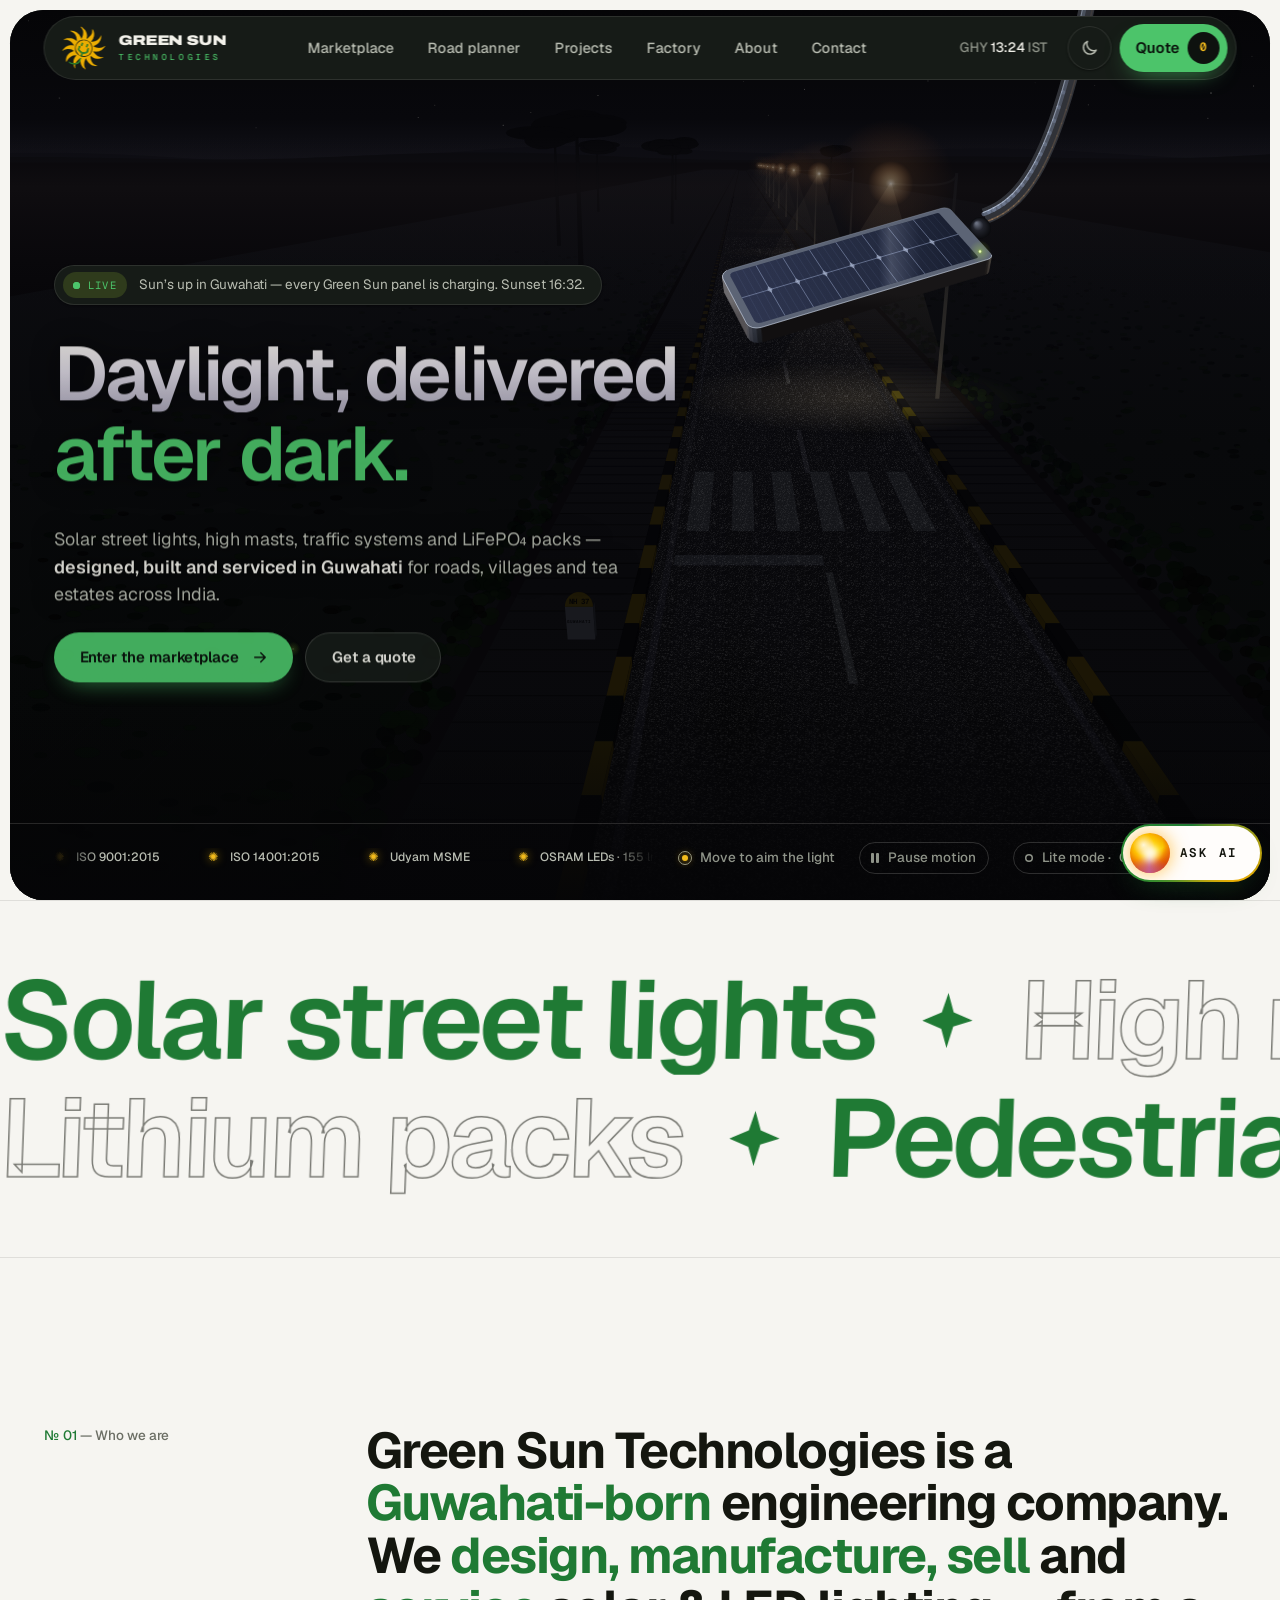
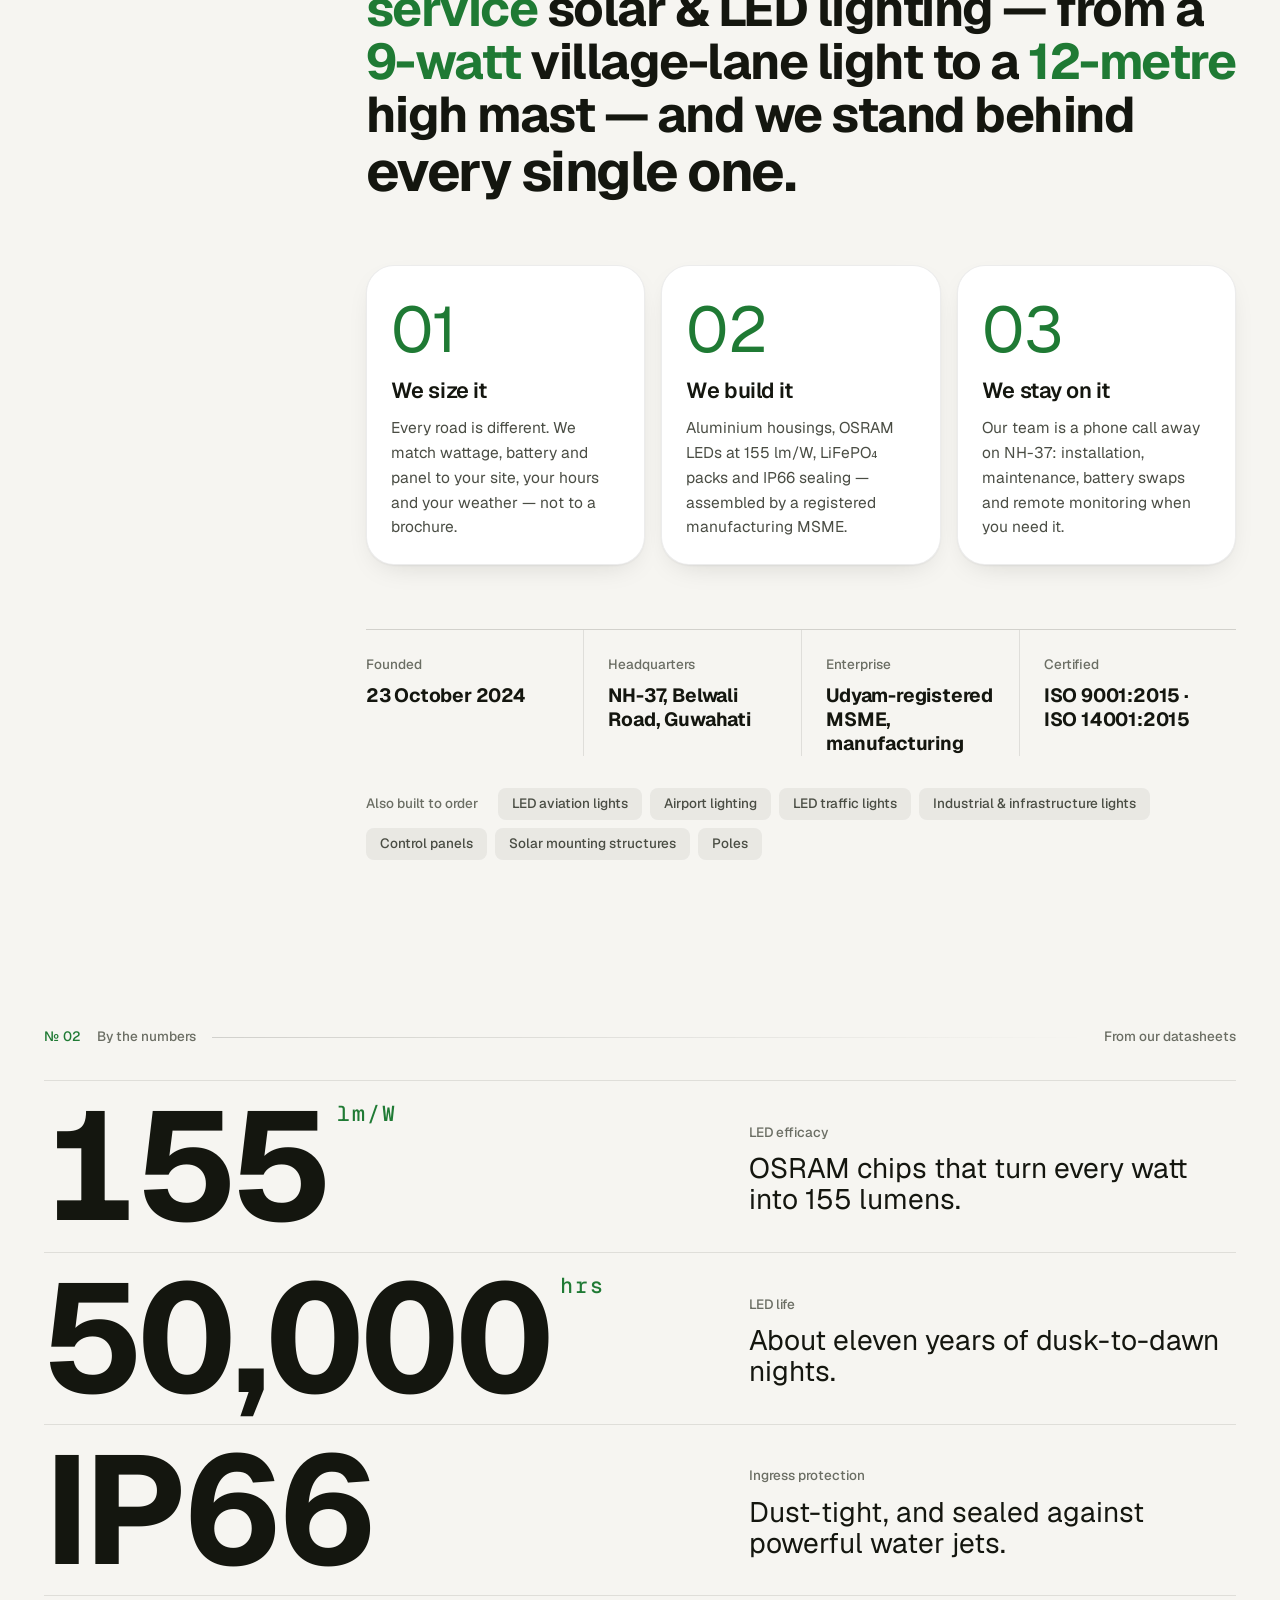
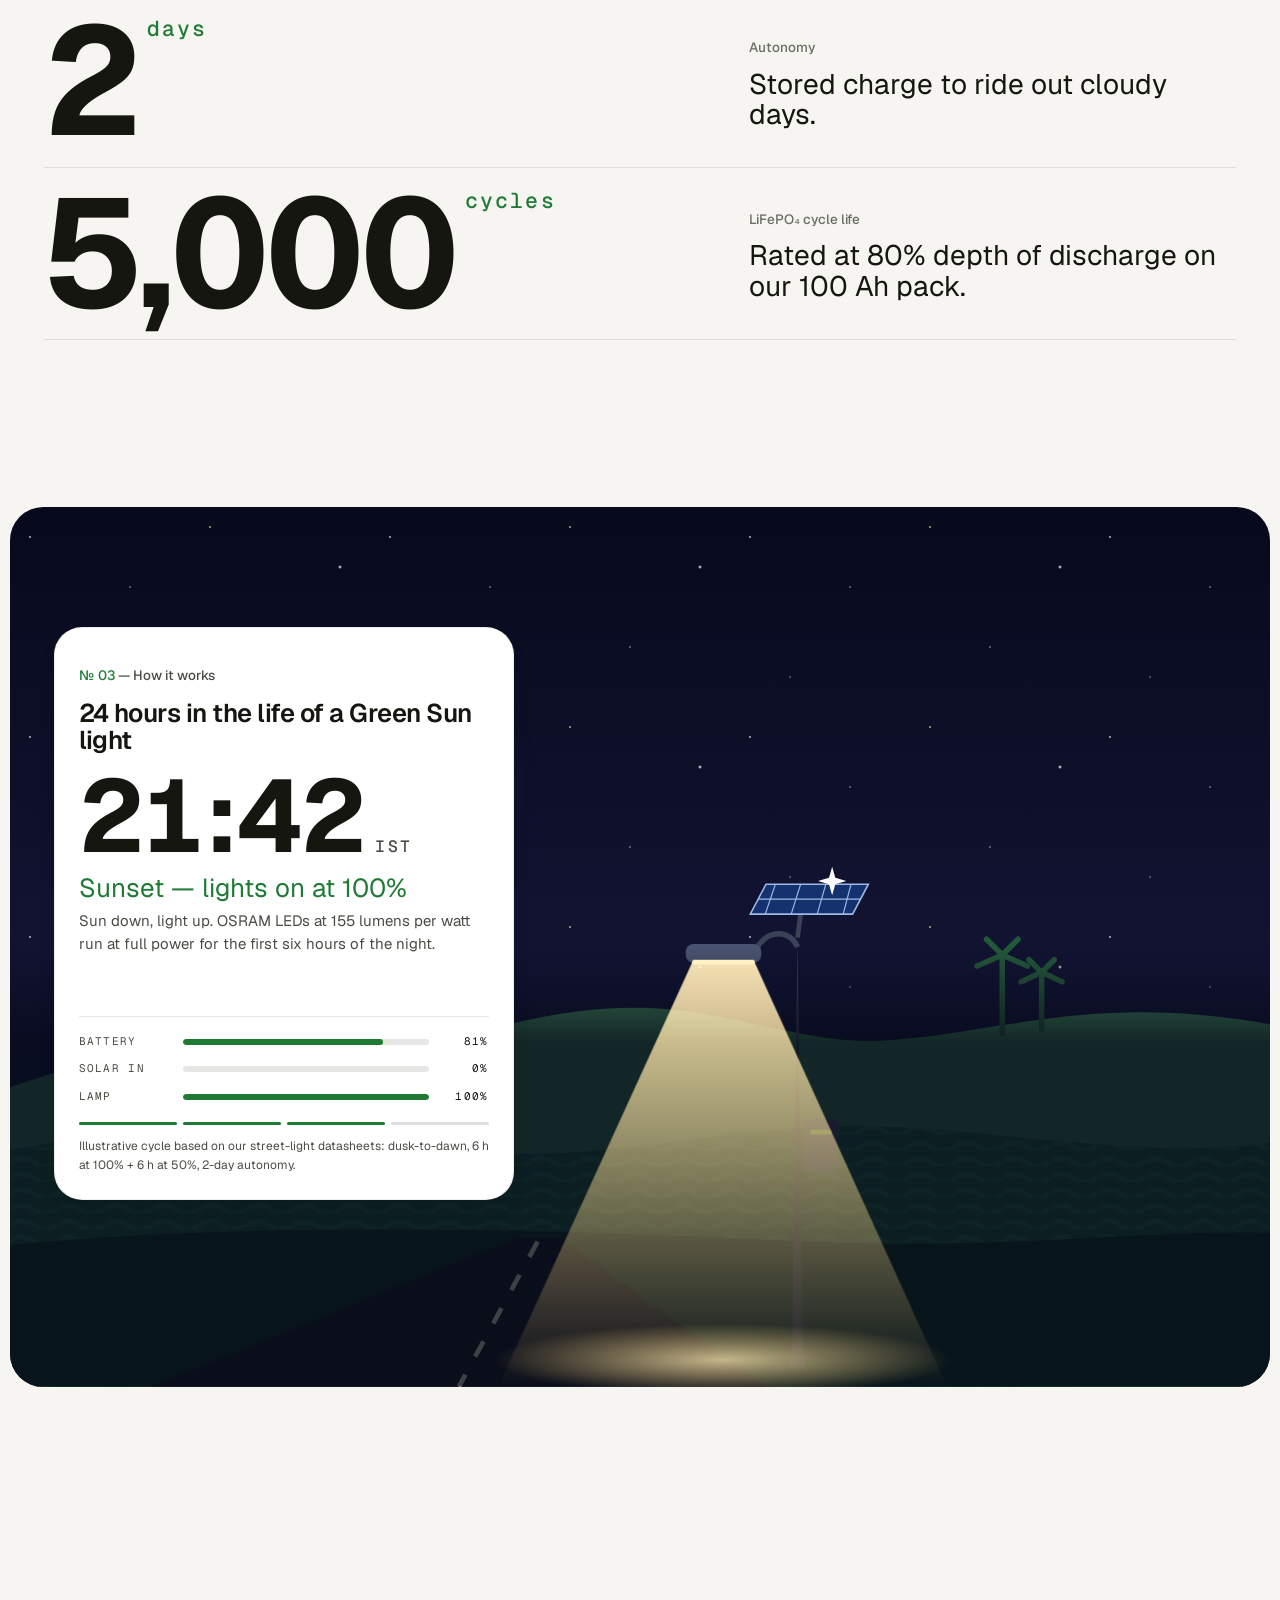
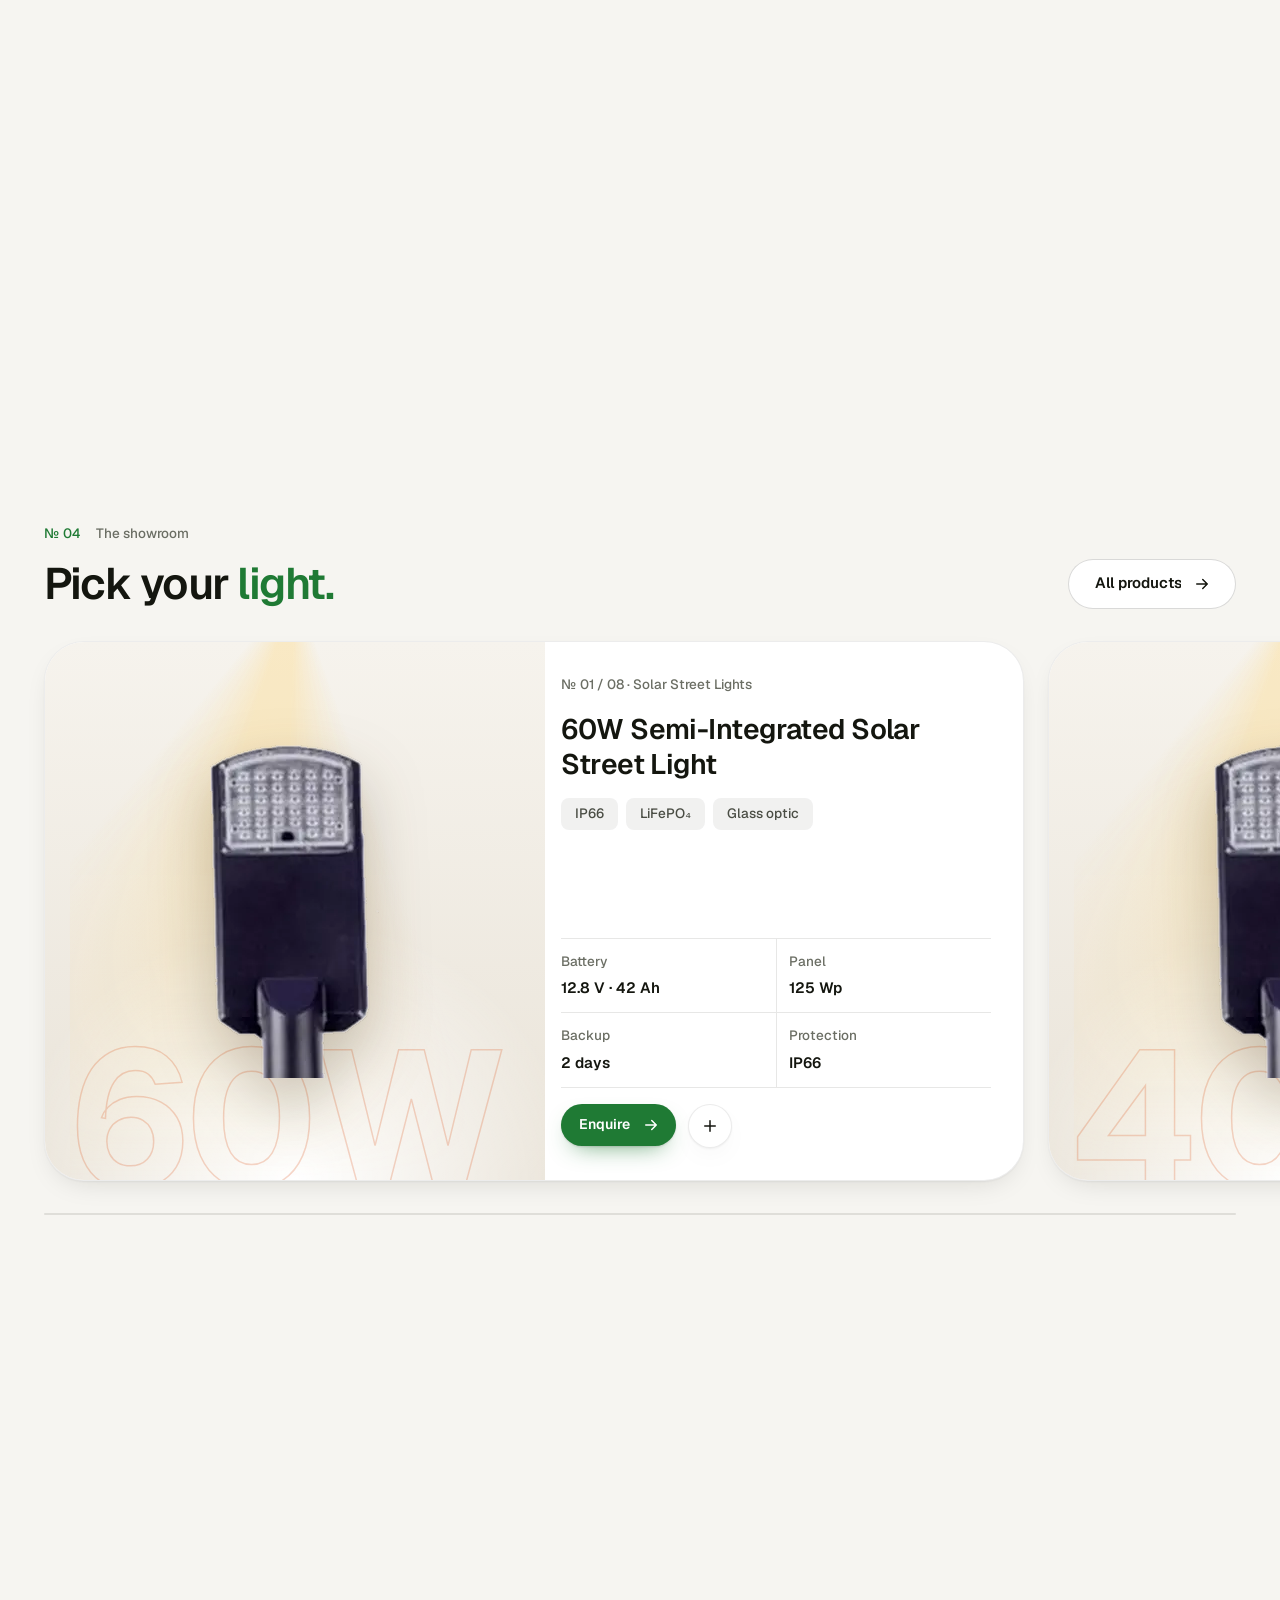
==== commit e6637ecf: "Daylight v3 redesign (DESIGN.md): logo colours, Geist sentence case, solid surfaces; footer Lite mod" ====
--- a/index.html
+++ b/index.html
@@ -27,6 +27,7 @@
   <link rel="stylesheet" href="assets/css/loader.css?v=1794033911">
   <link rel="stylesheet" href="assets/css/gs.css?v=1794033911">
   <link rel="stylesheet" href="assets/css/hero-beam.css?v=1794033911">
+  <link rel="stylesheet" href="assets/css/v3.css?v=1794033911">
   <script src="assets/js/head.js?v=1794033911"></script>
   <script type="application/ld+json">
 {
@@ -218,6 +219,7 @@
       </div></div>
       <span class="label hb-aim hb-aim--foot" aria-hidden="true"><i></i><span class="t-mouse">Move to aim the light</span><span class="t-touch">Tap or drag to aim the light</span></span>
       <button class="motion-tog label sl" type="button" aria-pressed="false" data-motion-toggle><span class="state" aria-hidden="true"></span><i aria-hidden="true"></i>Pause motion</button>
+      <button class="motion-tog label sl" type="button" aria-pressed="false" data-lite-toggle title="Fewer effects: smoother on older or slower phones"><span class="state" aria-hidden="true"></span><i aria-hidden="true"></i>Lite mode · <span data-lite-state>Off</span></button>
       <a class="scroll-cue label" href="#about"><i></i>Scroll</a>
     </div>
   </section>
--- a/assets/css/gs.css
+++ b/assets/css/gs.css
@@ -1238,5 +1238,5 @@
   html.ask-up .ask-fab { opacity: 0; visibility: hidden; }
   html.ask-up, html.ask-up body { overflow: hidden; }
 }
-html.lite .ask-fab, html.lite .ask, html.lite .btn-ai, html.lite .ask-aura i { animation: none; }
+html.lite .ask-aura i { animation: none; }   /* big blurred layers: the costly part */
 @media (prefers-reduced-motion: reduce) { .ask-fab, .ask, .btn-ai, .ai-spark, .ask-orb i, .ask-aura i, .ask-think { animation: none; } }
--- a/assets/css/v3.css
+++ b/assets/css/v3.css
@@ -0,0 +1,106 @@
+/* "Daylight" v3 (see DESIGN.md). Loaded after gs.css (and work.css) on every page: it redefines gs.css's tokens with the
+   logo's colours — leaf green for actions, sun gold for the warm touches — one type family (Geist) in sentence case,
+   solid surfaces instead of glass, and restyles the shared parts. The night scenes stay dark panels in both themes. */
+
+/* ------------------------------------------------------------------ tokens: dark (and the dark panels in light mode) */
+:root,
+html[data-theme="light"] .hero,
+html[data-theme="light"].nav-dark .nav {
+  --ink-rgb: 242 241 234; --fx-rgb: 255 255 255;
+  --void: #0E120F; --ink-1: #161B17; --ink-2: #161B17; --ink-3: #1E2420; --ink-4: #262D28;
+  --text: #F2F1EA; --text-2: #B9BDB2; --muted: #8E9388; --dim: #5E635A;
+  --line: rgb(242 241 234 / .10); --line-2: rgb(242 241 234 / .17);
+  --primary: #4CC46A; --primary-hover: #62D27E; --accent: #F2BB1D;
+  --sun: #F2BB1D; --volt: #4CC46A; --hot: #F2BB1D; --orange: #F2BB1D; --flare: #F97066;
+  --plasma: linear-gradient(#4CC46A, #4CC46A); --plasma-v: linear-gradient(#4CC46A, #4CC46A); --on-plasma: #0B140D;
+  --glass-fill: linear-gradient(#161B17, #161B17); --glass-fill-strong: linear-gradient(#161B17, #161B17);
+  --glass-tint: #161B17; --glass-base: #161B17; --glass-base-strong: #161B17; --glass-edge: rgb(242 241 234 / .10);
+  --glass-inner: none;
+  --e3: 0 1px 2px rgb(0 0 0 / .4); --e4: 0 1px 2px rgb(0 0 0 / .4), 0 16px 40px -20px rgb(0 0 0 / .7); --e5: 0 30px 70px -30px rgb(0 0 0 / .8);
+  --f-display: 'Geist', system-ui, -apple-system, 'Segoe UI', sans-serif; --f-serif: var(--f-display);
+}
+/* ------------------------------------------------------------------ tokens: light */
+html[data-theme="light"] {
+  --ink-rgb: 20 22 15; --fx-rgb: 20 22 15;
+  --paper: #F6F5F1; --void: #F6F5F1; --ink-1: #FFFFFF; --ink-2: #FFFFFF; --ink-3: #EEECE5; --ink-4: #E4E1D8;
+  --text: #14160F; --text-2: #4A4D44; --muted: #6B6E64; --dim: #9A9C93;
+  --line: rgb(20 22 15 / .10); --line-2: rgb(20 22 15 / .16);
+  --primary: #1F7A34; --primary-hover: #186429; --accent: #EBAD03;
+  --sun: #1F7A34; --volt: #1F7A34; --hot: #1F7A34; --orange: #9A6700; --flare: #B42318;
+  --plasma: linear-gradient(#1F7A34, #1F7A34); --plasma-v: linear-gradient(#1F7A34, #1F7A34); --on-plasma: #FFFFFF;
+  --glass-fill: linear-gradient(#FFFFFF, #FFFFFF); --glass-fill-strong: linear-gradient(#FFFFFF, #FFFFFF);
+  --glass-tint: #FFFFFF; --glass-base: #FFFFFF; --glass-base-strong: #FFFFFF; --glass-edge: rgb(20 22 15 / .08);
+  --glass-inner: none;
+  --e1: 0 1px 2px rgb(20 22 15 / .05);
+  --e2: 0 1px 2px rgb(20 22 15 / .05), 0 4px 14px -8px rgb(20 22 15 / .14);
+  --e3: 0 1px 2px rgb(20 22 15 / .05), 0 10px 30px -14px rgb(20 22 15 / .18);
+  --e4: 0 1px 2px rgb(20 22 15 / .05), 0 18px 44px -20px rgb(20 22 15 / .22);
+  --e5: 0 2px 6px rgb(20 22 15 / .06), 0 36px 80px -34px rgb(20 22 15 / .3);
+}
+
+/* ------------------------------------------------------------------ surfaces: solid, no glass effects, no colour blobs */
+.aura, .glass::before, .glass-edge::after { display: none; }
+.glass { box-shadow: var(--e3); }
+html:not([data-theme="light"]) .glass { box-shadow: none; }
+
+/* ------------------------------------------------------------------ type: one family, sentence case */
+.xl, .h1, .h2, .h3 { font-family: var(--f-body); font-weight: 600; font-stretch: normal; text-transform: none; letter-spacing: -.035em; }
+.h1 { font-size: clamp(42px, 6.4vw, 76px); line-height: 1.02; }
+.phero .h1 { font-size: clamp(36px, 5vw, 60px); line-height: 1.04; }
+.h2, .page-tool main .h2 { font-size: clamp(30px, 3.6vw, 44px); line-height: 1.1; }
+.h3, .page-tool main .h3 { font-size: clamp(20px, 1.7vw, 24px); line-height: 1.25; letter-spacing: -.02em; }
+.it, .h1 .it, .h2 .it { font-family: inherit; font-style: normal; font-weight: inherit; font-size: inherit; line-height: inherit; letter-spacing: inherit; text-transform: none; }
+.grad { background: none; -webkit-background-clip: border-box; background-clip: border-box; color: var(--primary); }
+.grad.it { padding-right: 0; margin-right: 0; }
+.label { font-family: var(--f-body); font-size: 13.5px; font-weight: 500; letter-spacing: 0; text-transform: none; color: var(--muted); }
+.sec-head .no { color: var(--primary); }
+.lede { font-size: clamp(17px, 1.4vw, 20px); line-height: 1.55; }
+
+/* ------------------------------------------------------------------ buttons, chips, focus */
+.btn { --h: 50px; font-family: var(--f-body); font-size: 15px; font-weight: 600; letter-spacing: -.005em; text-transform: none; }
+.btn-sm { --h: 42px; font-size: 14px; }
+.btn-plasma, .btn-volt { background: var(--primary); color: var(--on-plasma); box-shadow: 0 1px 2px rgb(0 0 0 / .12), 0 10px 24px -12px color-mix(in srgb, var(--primary) 80%, transparent); }
+.btn-plasma:hover, .btn-volt:hover { background: var(--primary-hover); box-shadow: 0 1px 2px rgb(0 0 0 / .12), 0 14px 30px -12px color-mix(in srgb, var(--primary) 90%, transparent); }
+.btn-glass { background: var(--ink-1); border: 1px solid var(--line-2); color: var(--text); box-shadow: none; }
+.btn-glass:hover { border-color: var(--text); }
+.chip { border-radius: var(--r-full); }
+.chip[aria-pressed="true"], .chip.is-on { background: color-mix(in srgb, var(--primary) 12%, transparent); border-color: var(--primary); color: var(--primary); }
+:focus-visible { outline: 3px solid var(--accent); outline-offset: 2px; }
+
+/* ------------------------------------------------------------------ nav */
+.nav, .nav.is-scrolled { --glass-tint: var(--ink-1); background: var(--ink-1); border: 1px solid var(--line); box-shadow: var(--e3); }
+.nav-links a { font-size: 14.5px; }
+.nav-links a[aria-current="page"] { color: var(--primary); }
+.nav-links a[aria-current="page"]::before { background: var(--accent); box-shadow: none; }
+
+/* ------------------------------------------------------------------ footer switches */
+.motion-tog[aria-pressed="true"] { color: var(--primary); border-color: color-mix(in srgb, var(--primary) 55%, transparent); }
+/* Lite mode: a ring that fills when it's on (the motion switch keeps its pause / play icon) */
+[data-lite-toggle] i::before, [data-lite-toggle][aria-pressed="true"] i::before { left: 1px; top: 1px; width: 8px; height: 8px; border: 0; border-radius: 50%; background: transparent; box-shadow: inset 0 0 0 1.5px currentColor; }
+[data-lite-toggle] i::after { display: none; }
+[data-lite-toggle][aria-pressed="true"] i::before { background: currentColor; }
+
+/* ------------------------------------------------------------------ the logo lettering keeps its own face (Archivo Expanded) */
+.nav-logo span { font-family: 'Archivo', 'Arial Black', system-ui, sans-serif; font-weight: 900; font-stretch: 125%; }
+
+/* ------------------------------------------------------------------ the rest of the old display + serif type, in Geist */
+.menu a, .wk-title, .fx-h, .fx-made, .wk-tick-track, .ask-id h2, .ask-hello h3, .cert .std, .dr-name, .dr-unit b, .pl-lux-row b {
+  font-family: var(--f-body); font-weight: 600; font-stretch: normal; font-variation-settings: normal; text-transform: none; letter-spacing: -.03em;
+}
+.wk-stats dd, .fx-big, .pl-lux-badge b, .pl-step input, .pl-nums dd { font-family: var(--f-body); font-weight: 600; font-stretch: normal; letter-spacing: -.04em; }
+.wk-stats dd, .pl-nums .pl-big dd { background: none; -webkit-background-clip: border-box; background-clip: border-box; color: var(--primary); }
+.pillar .big, .stat-l p, .phase h3, .cert .what, .dr-name em, .ask-hello h3 span { font-family: var(--f-body); font-style: normal; }
+.dr-name em { font-size: 1em; font-weight: 500; color: var(--muted); }
+.ask-hello h3 span { background: none; color: var(--primary); font-size: 1em; padding: 0; }
+.hb-title .ln.hb-caps { font-size: 1em; }
+.hb-title .it { line-height: 1.02; letter-spacing: -.035em; }
+.wk-chip { font-family: var(--f-body); font-weight: 600; letter-spacing: .02em; }
+.wk-sample, .wk-chip.wk-sample { background: var(--accent); color: #14160F; }
+.wk-go, .fx-ic { background: var(--primary); color: var(--on-plasma); }
+
+/* ------------------------------------------------------------------ Ask AI in the brand colours */
+:root { --ask-ring: conic-gradient(from var(--ask-a), #4CC46A, #F2BB1D, #2E8B30, #4CC46A); --ask-glow: 0 12px 34px -14px rgb(76 196 106 / .55); }
+html[data-theme="light"] { --ask-ring: conic-gradient(from var(--ask-a), #1F7A34, #EBAD03, #2E8B30, #1F7A34); --ask-glow: 0 12px 30px -14px rgb(31 122 52 / .45); --ask-a1: rgb(235 173 3 / .4); --ask-a2: rgb(76 196 106 / .35); --ask-a3: rgb(31 122 52 / .18); }
+:root { --ask-a1: rgb(242 187 29 / .35); --ask-a2: rgb(76 196 106 / .3); --ask-a3: rgb(46 139 48 / .25); }
+.ask-m.is-user .ask-b, .ask-send, .ask-sug .ic { background: var(--primary); color: var(--on-plasma); }
+.ask-caret, .ask-dots i { background: var(--accent); }
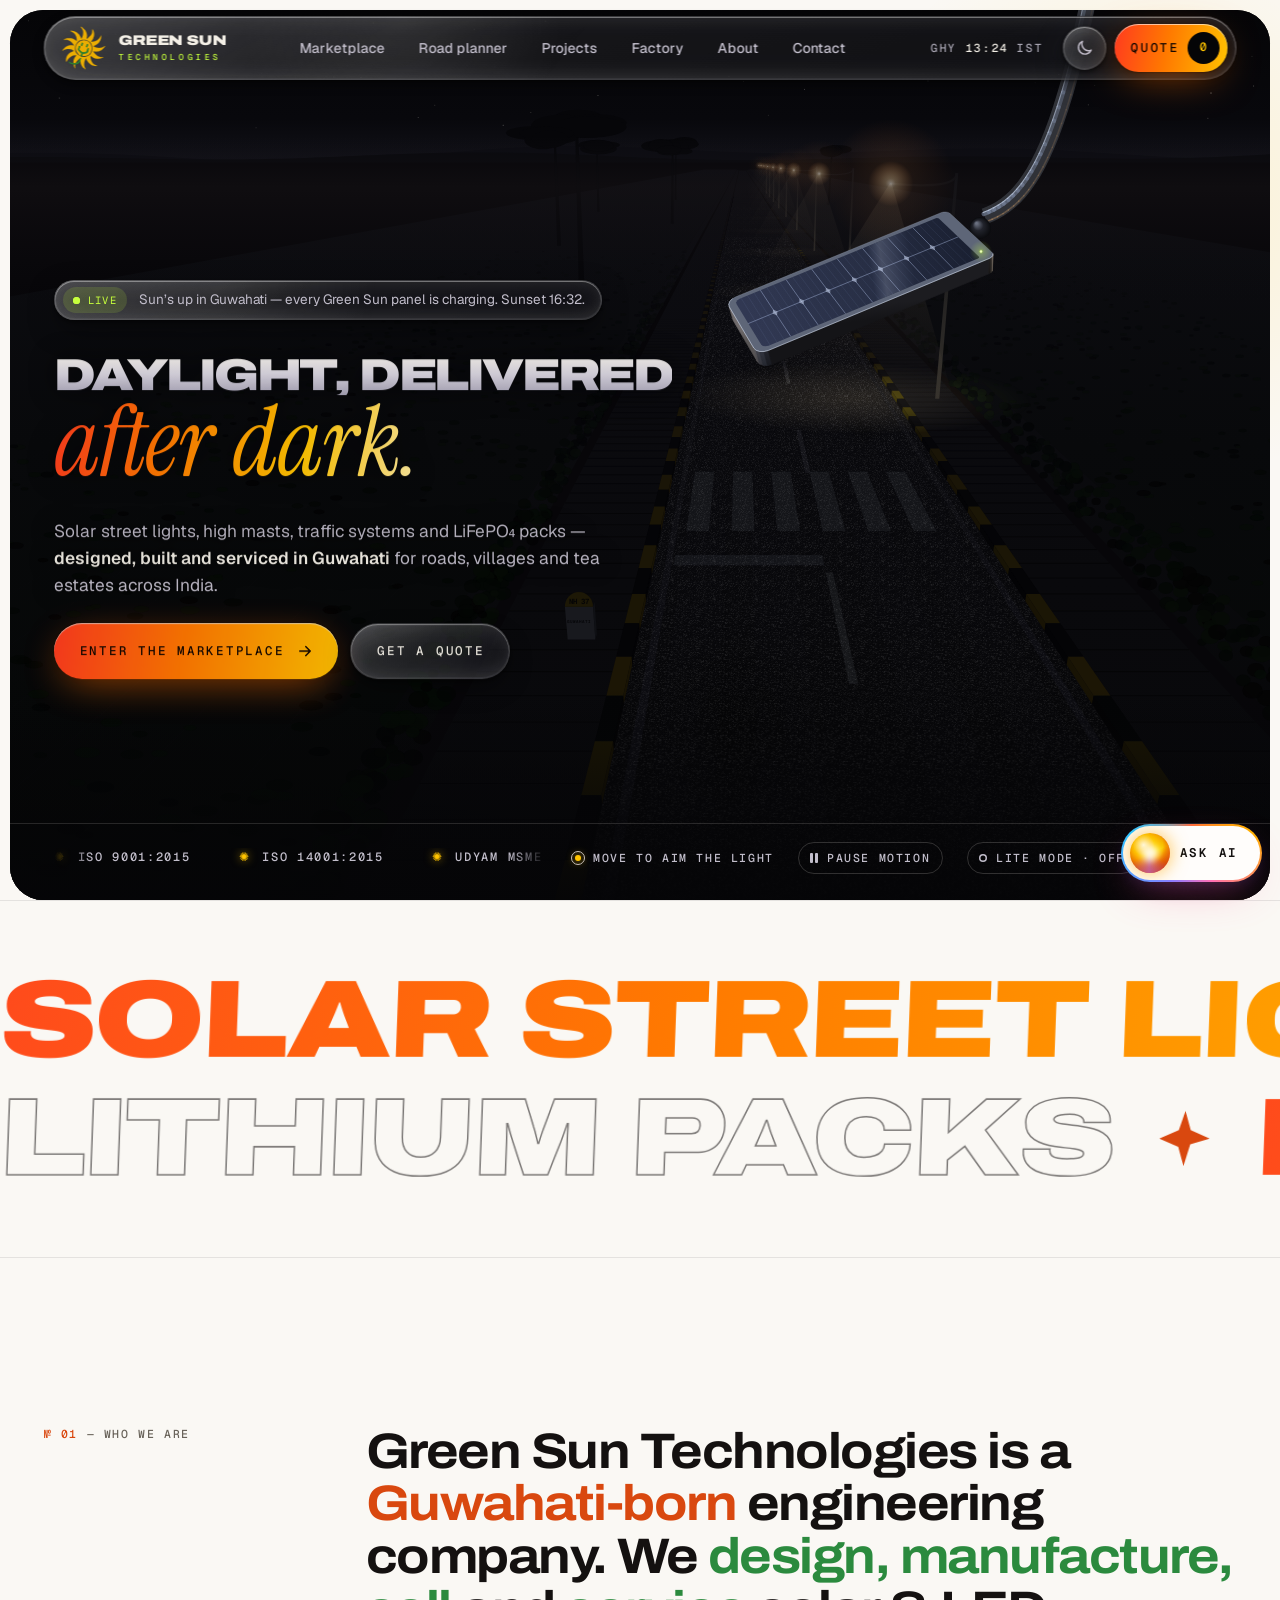
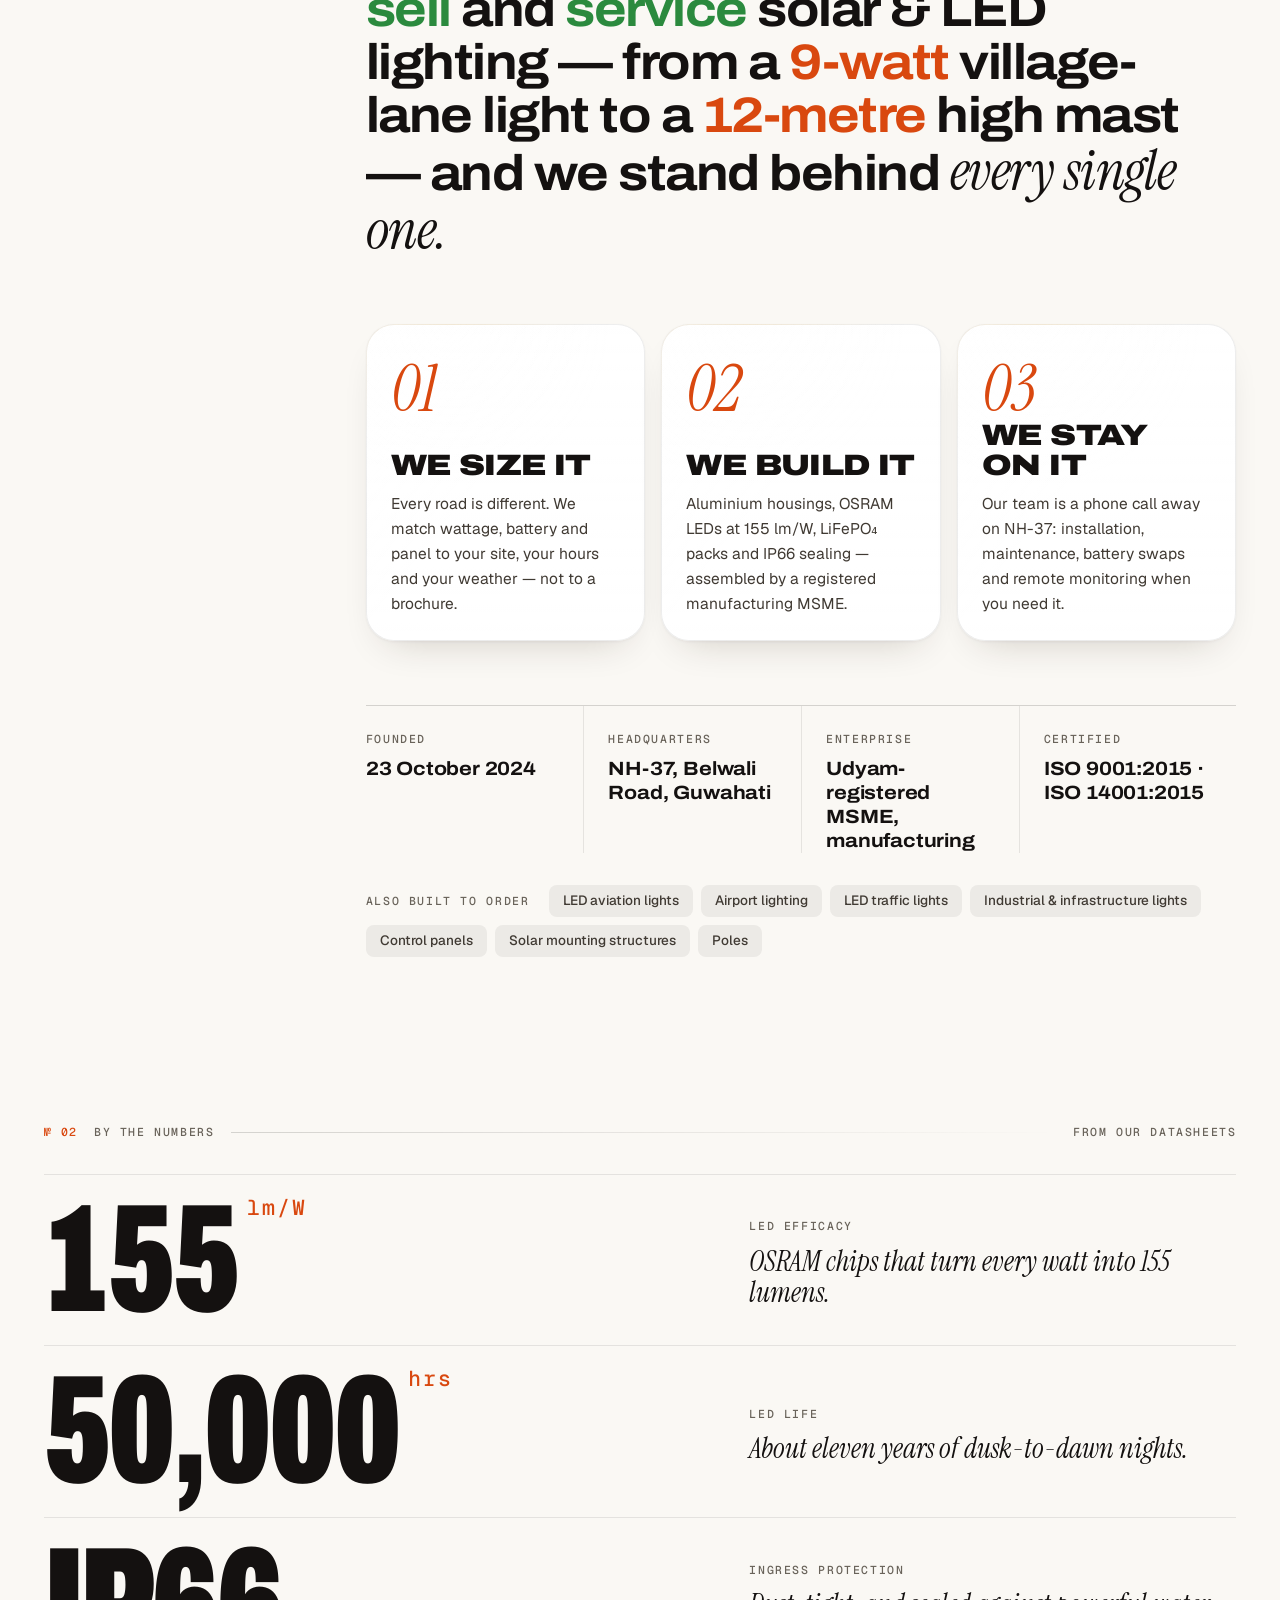
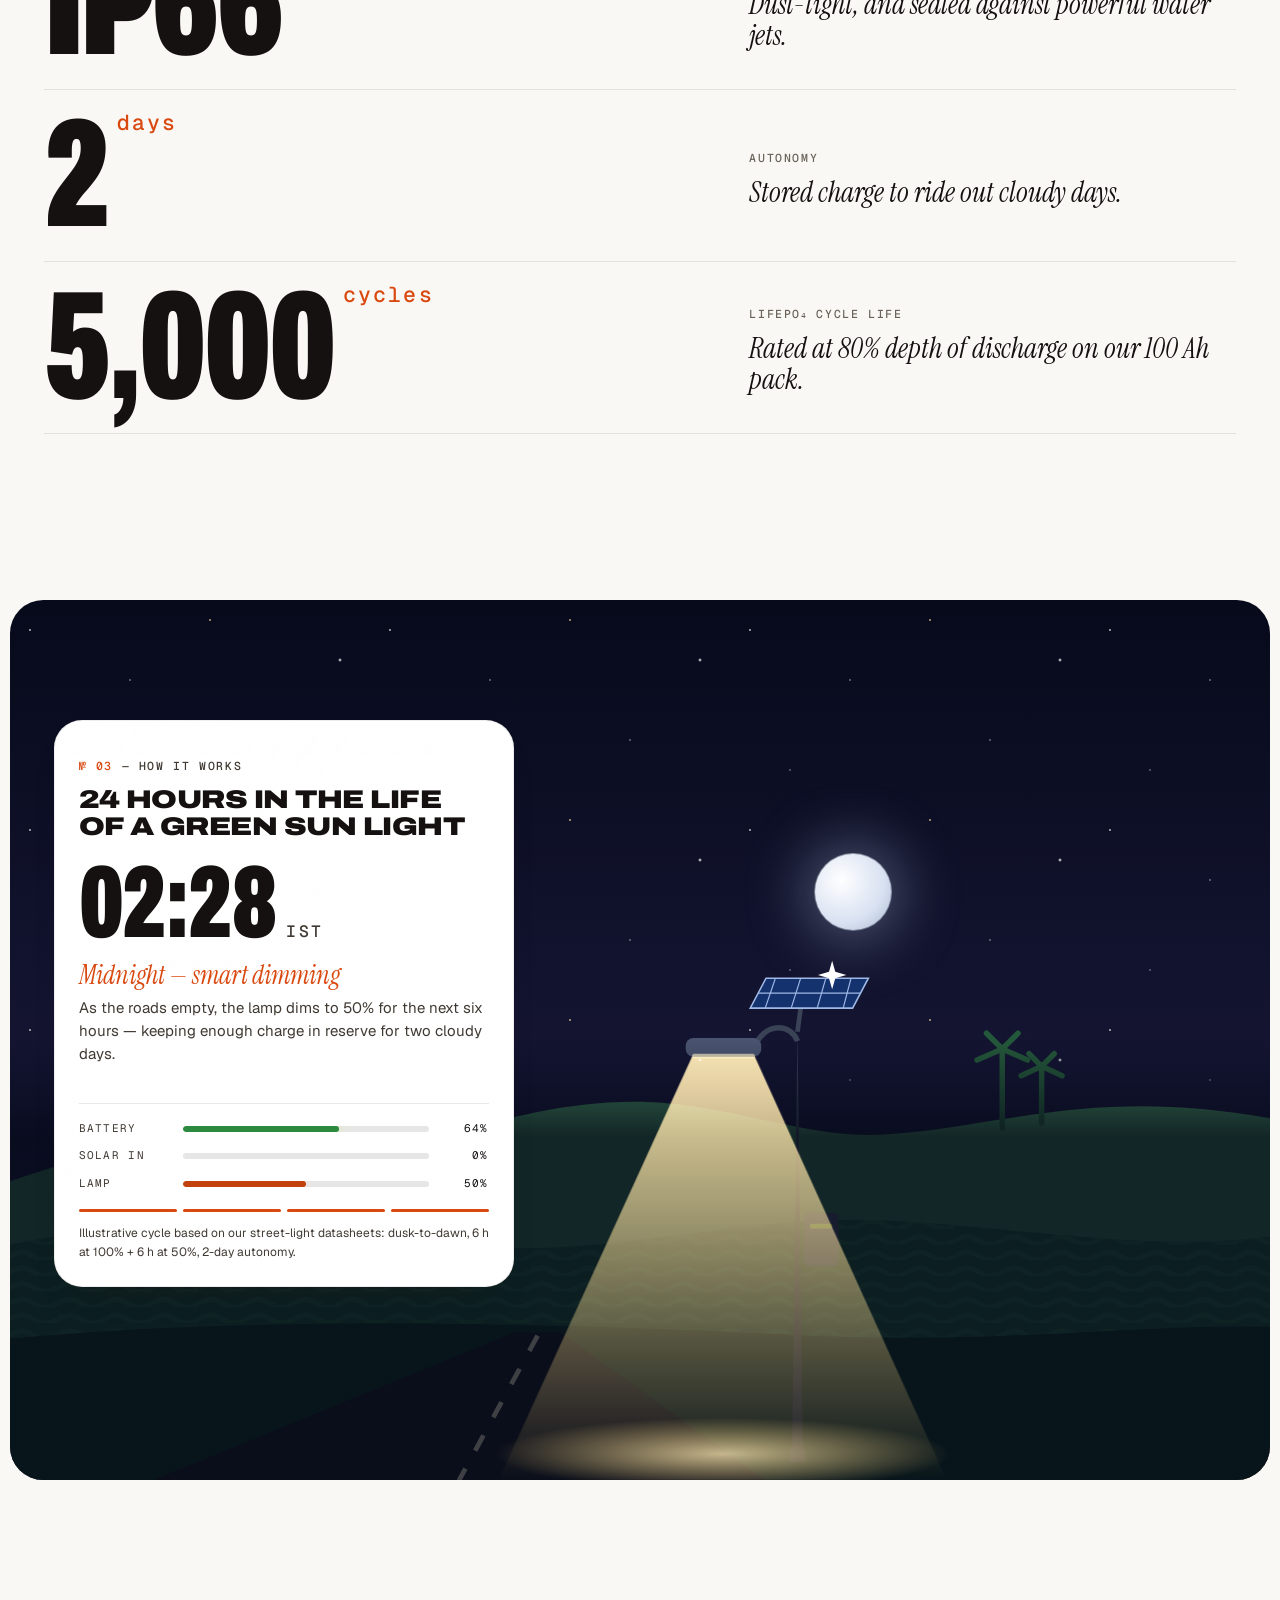
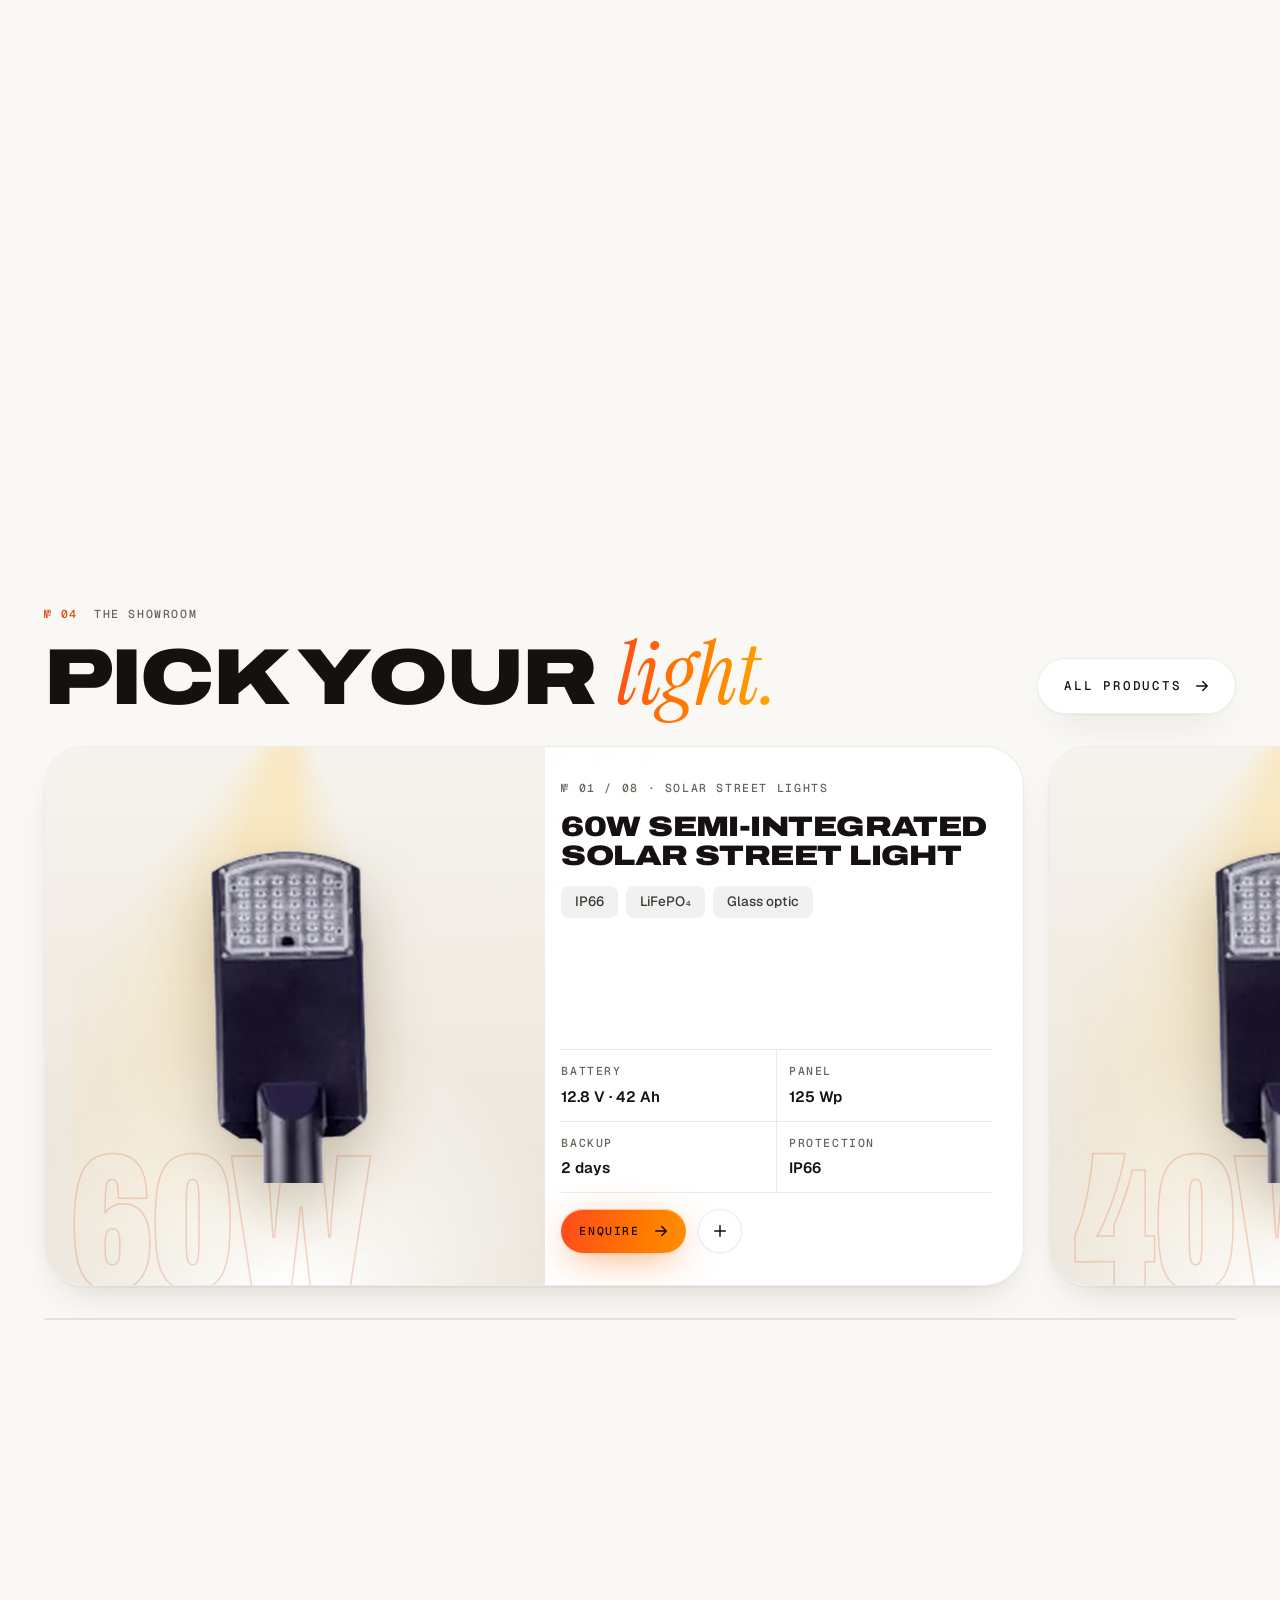
==== commit f72ec5a7: "Back to the previous look (v3 redesign reverted at the owner's request); the footer Lite mode switch" ====
--- a/index.html
+++ b/index.html
@@ -27,7 +27,6 @@
   <link rel="stylesheet" href="assets/css/loader.css?v=1794033911">
   <link rel="stylesheet" href="assets/css/gs.css?v=1794033911">
   <link rel="stylesheet" href="assets/css/hero-beam.css?v=1794033911">
-  <link rel="stylesheet" href="assets/css/v3.css?v=1794033911">
   <script src="assets/js/head.js?v=1794033911"></script>
   <script type="application/ld+json">
 {
--- a/assets/css/gs.css
+++ b/assets/css/gs.css
@@ -1037,6 +1037,10 @@
 .motion-tog[aria-pressed="true"] { color: var(--volt); border-color: rgba(198, 255, 61, .5); }
 .motion-tog[aria-pressed="true"] i::before { left: 1px; width: 0; height: 0; border-radius: 0; background: none; border-style: solid; border-width: 5px 0 5px 9px; border-color: transparent transparent transparent currentColor; }
 .motion-tog[aria-pressed="true"] i::after { display: none; }
+/* Lite mode: a ring that fills when it's on (the motion switch keeps its pause / play icon) */
+[data-lite-toggle] i::before, [data-lite-toggle][aria-pressed="true"] i::before { left: 1px; top: 1px; width: 8px; height: 8px; border: 0; border-radius: 50%; background: transparent; box-shadow: inset 0 0 0 1.5px currentColor; }
+[data-lite-toggle] i::after { display: none; }
+[data-lite-toggle][aria-pressed="true"] i::before { background: currentColor; }
 .motion-paused .nav-logo img, .motion-paused .ticker-track, .motion-paused .phero-sun, .motion-paused .live .pulse::after, .motion-paused .scroll-cue i::after, .motion-paused .day-scene .flow { animation-play-state: paused; }
 .ticker:hover .ticker-track { animation-play-state: paused; }
 .hero-foot .motion-tog { flex: none; }
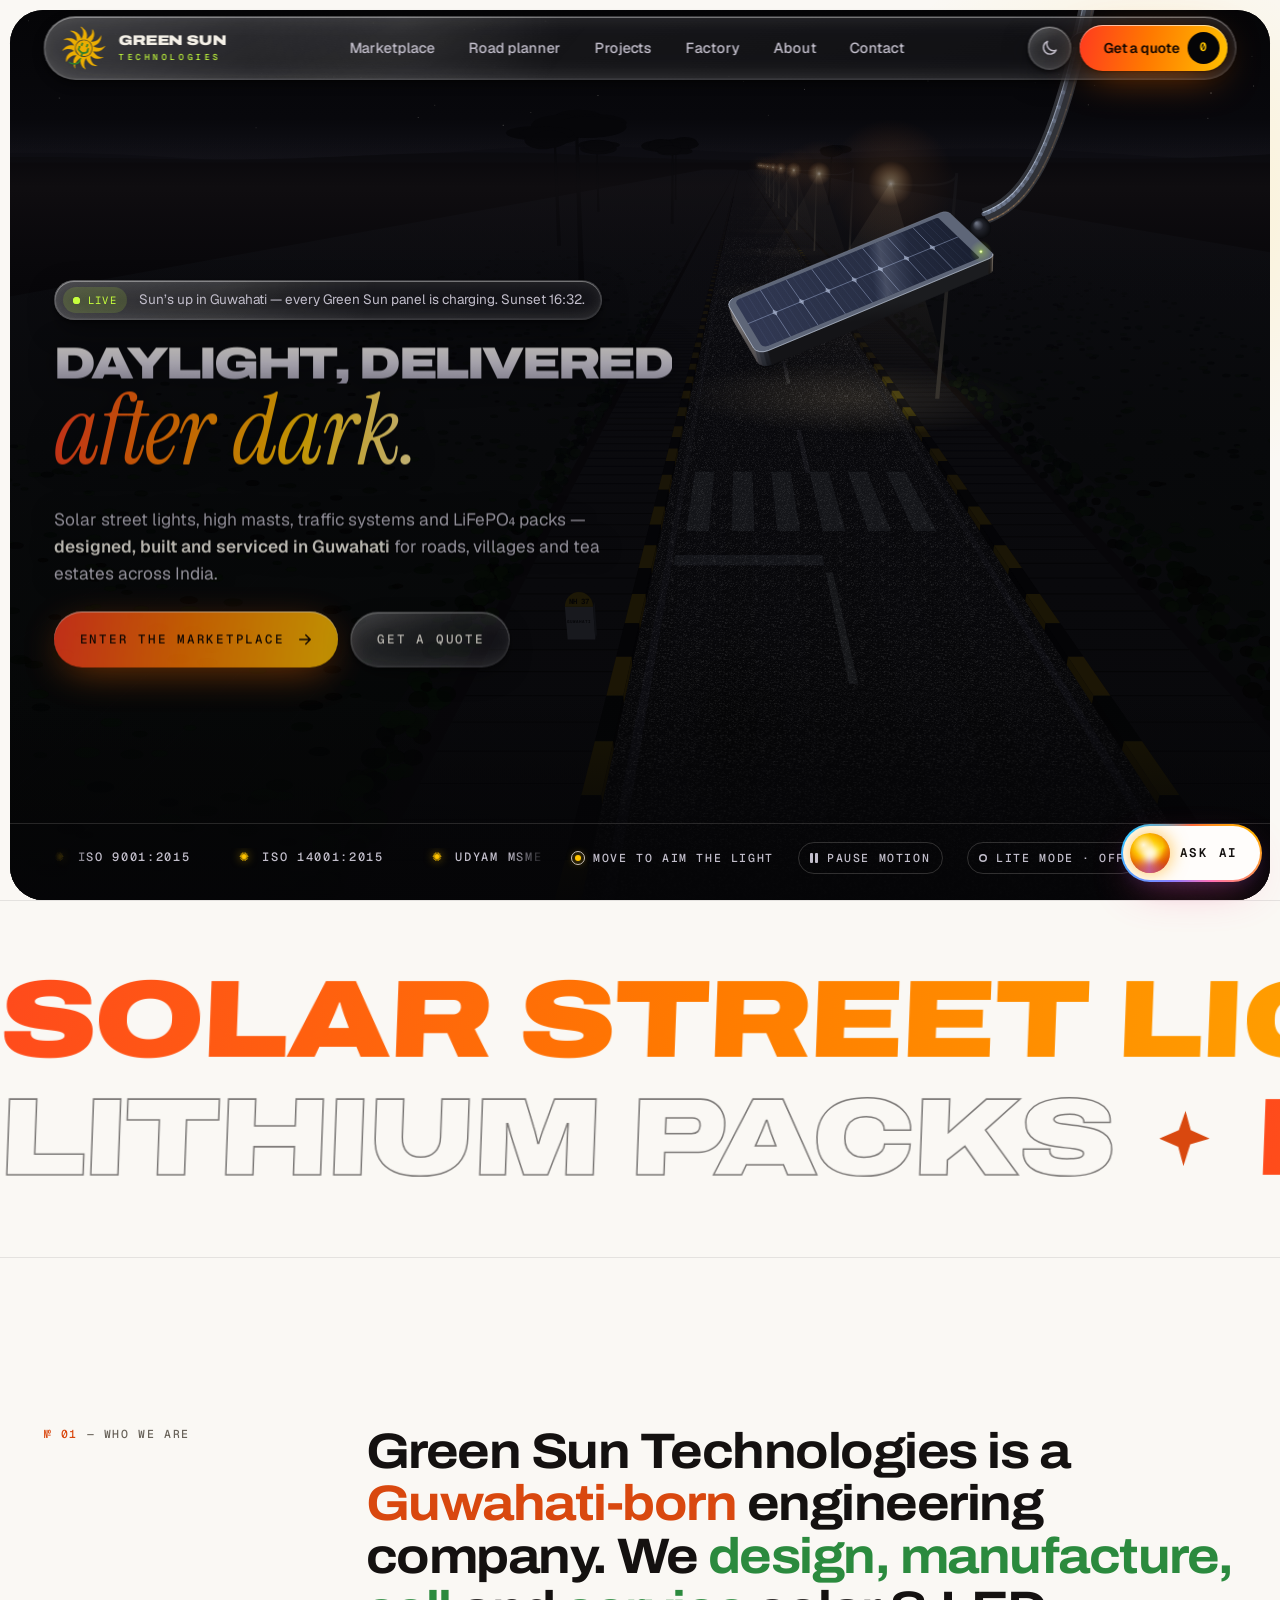
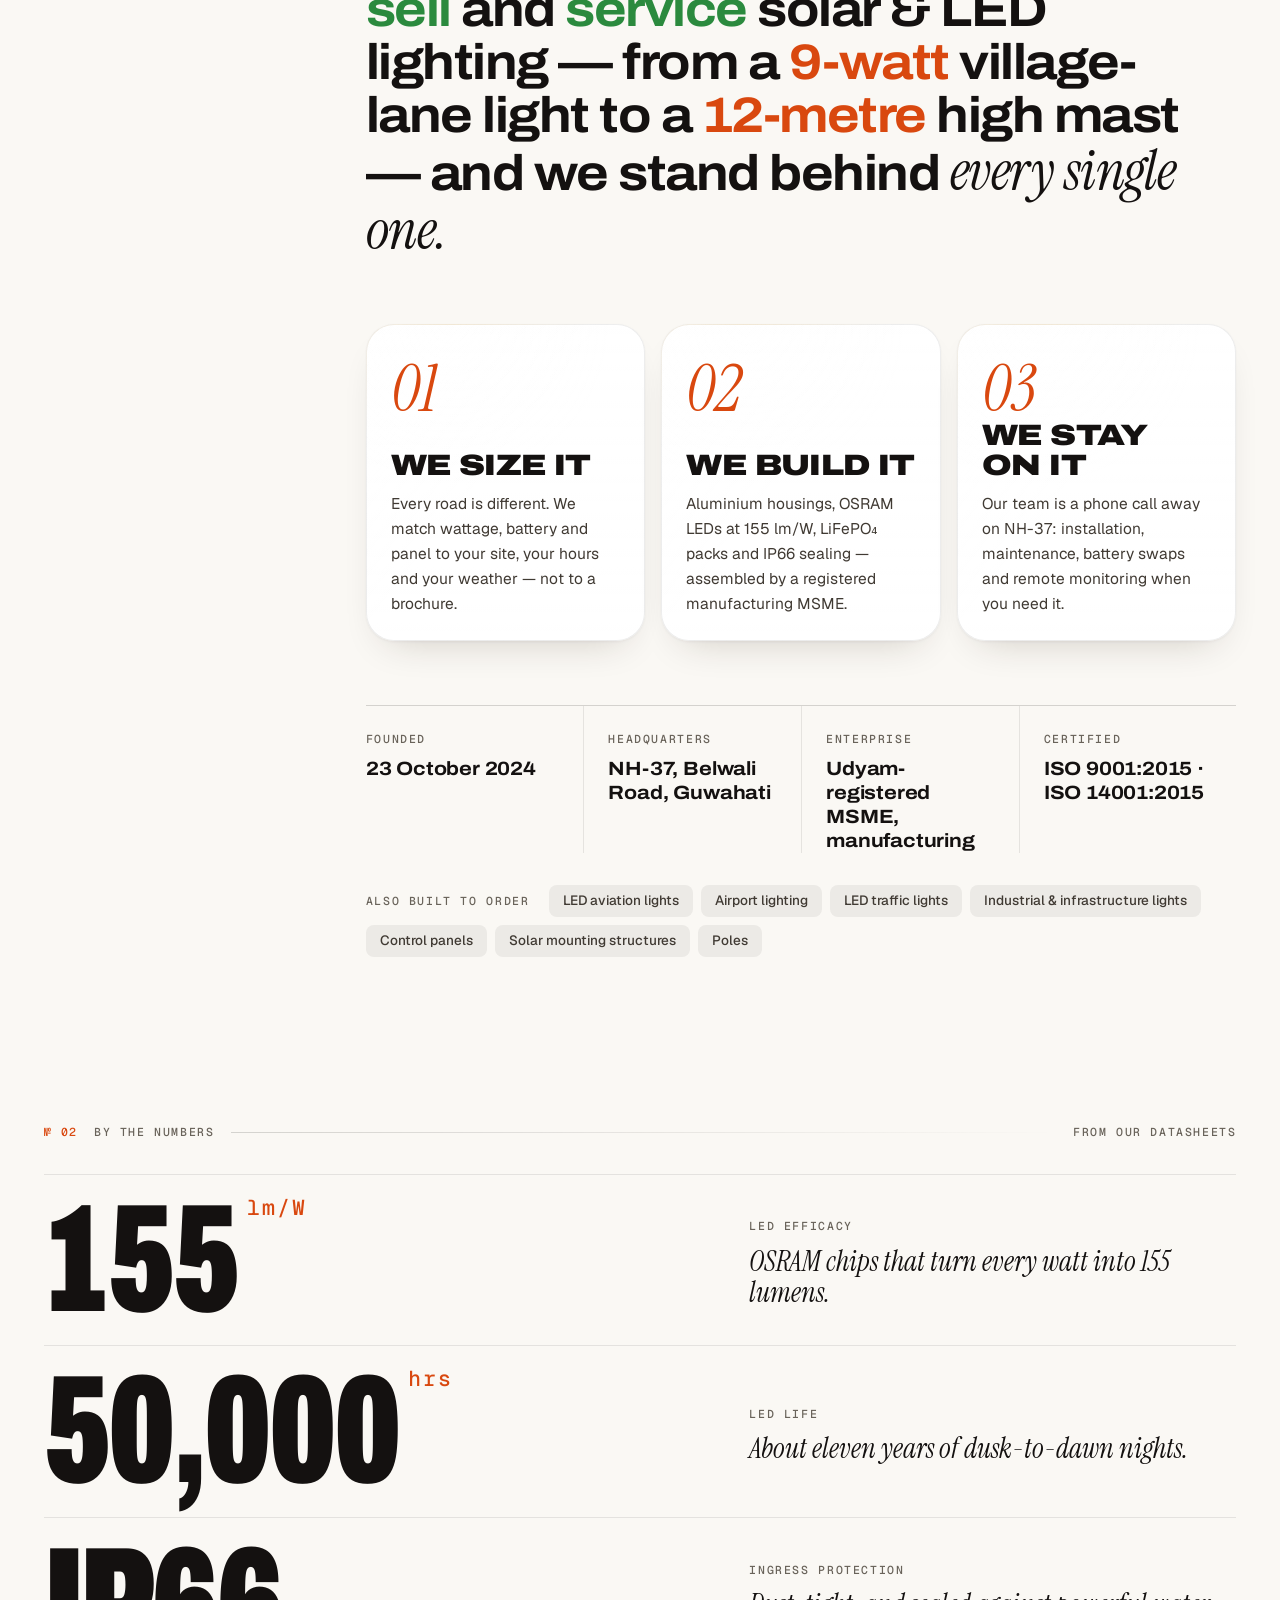
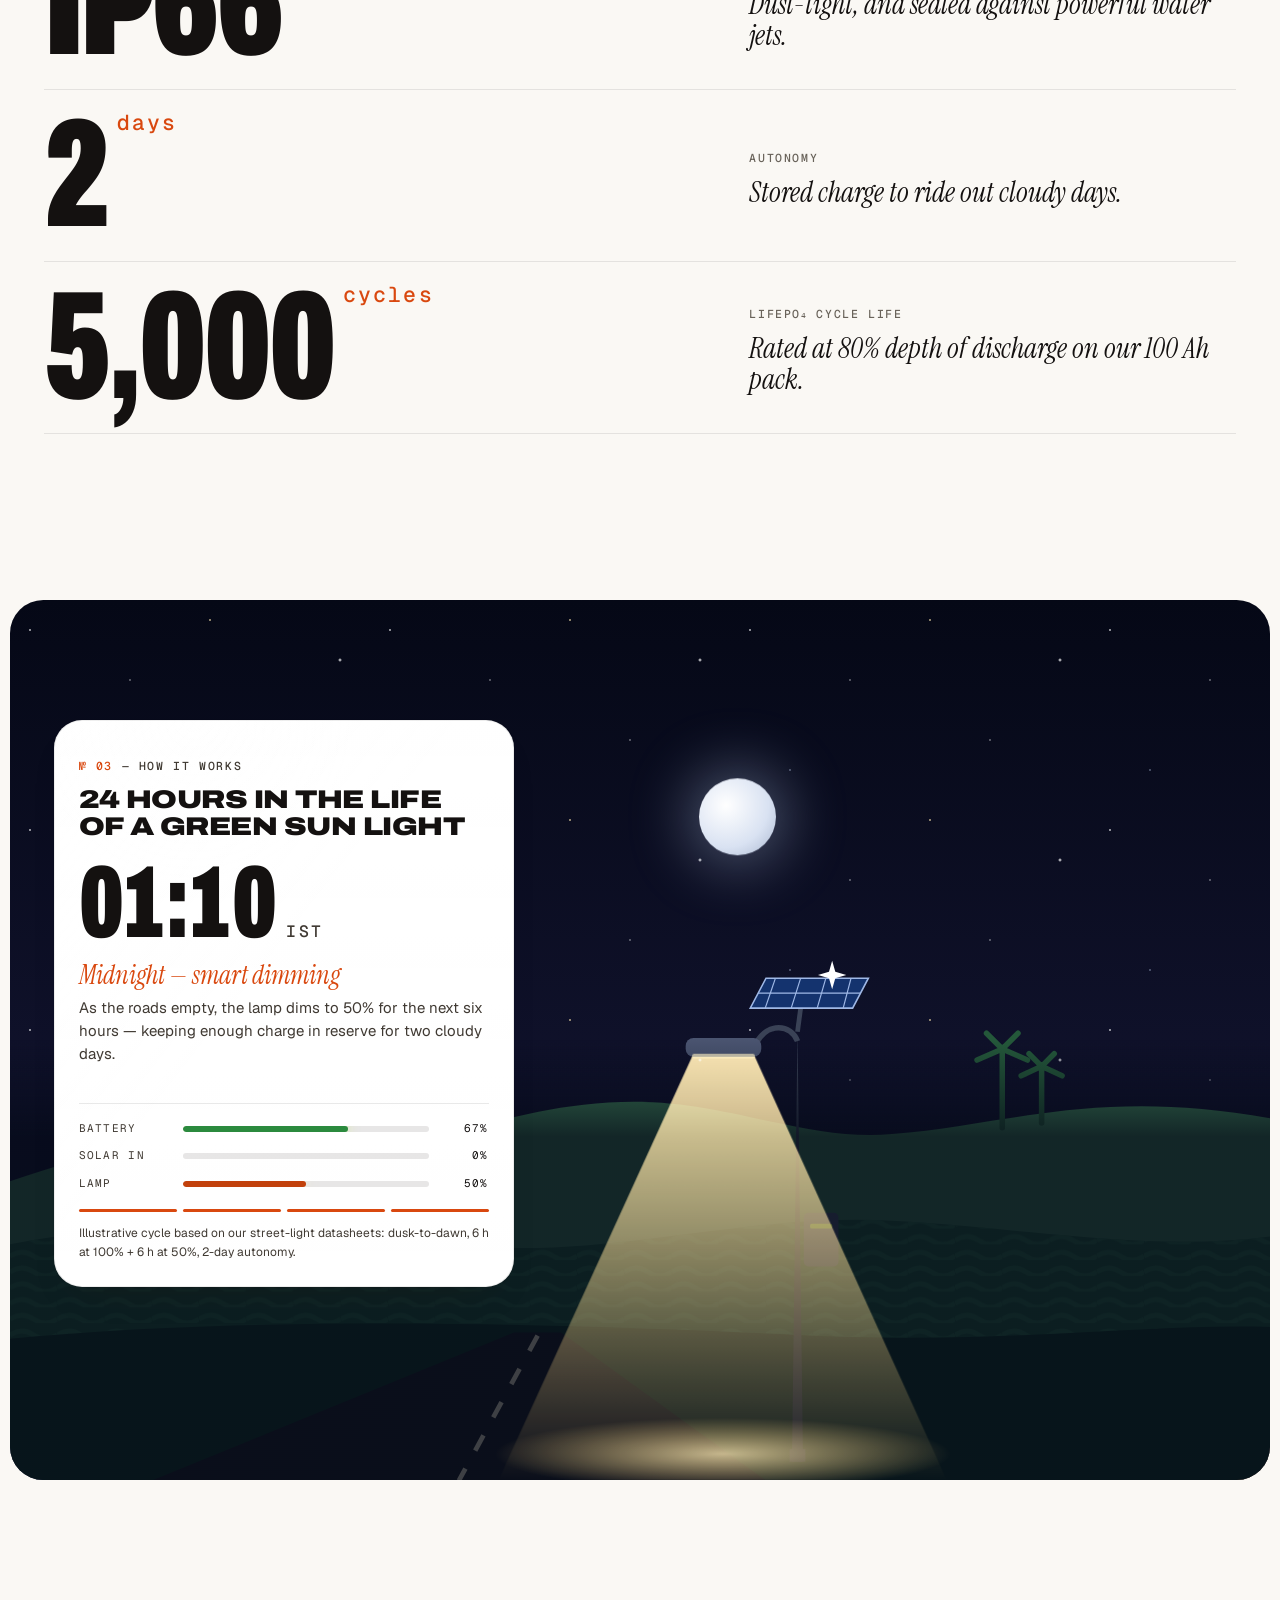
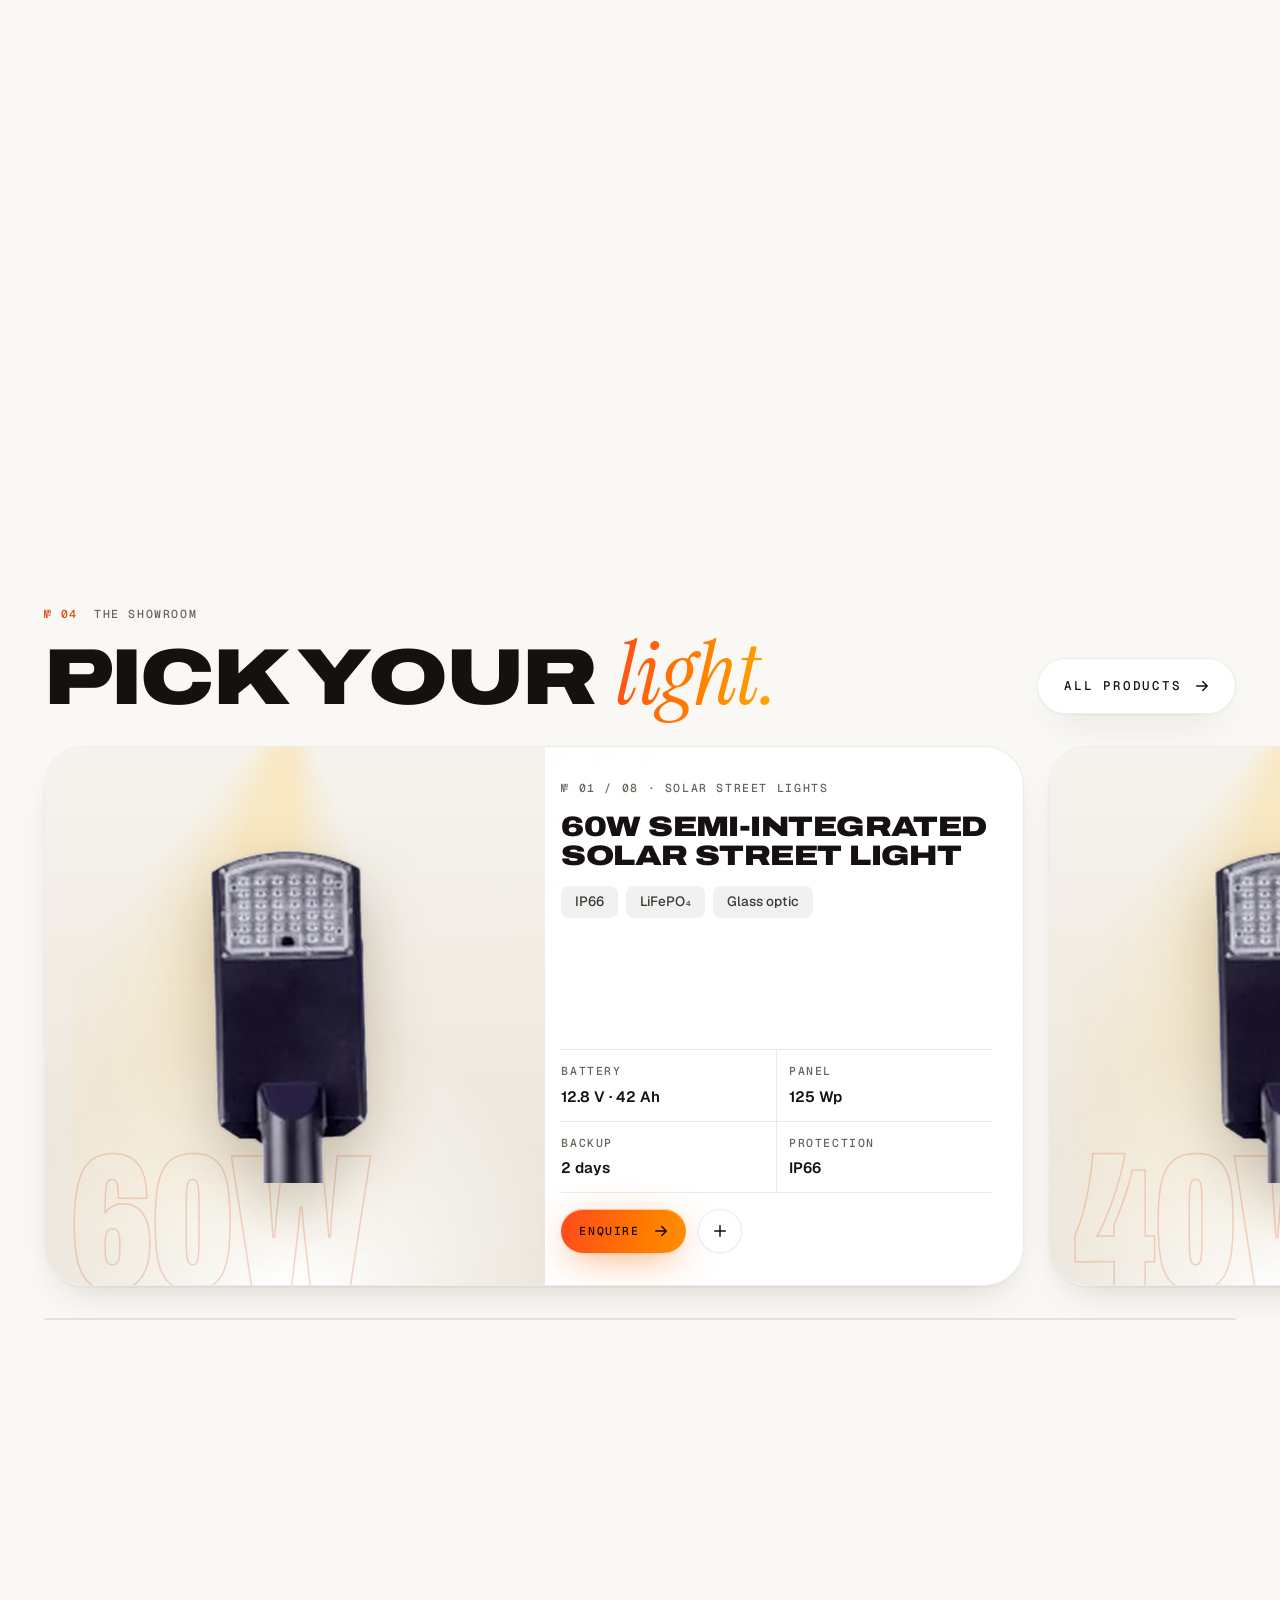
==== commit afb17cfa: "Factory: split hero with the parts of a light, timeline that fills as you read, even photo grid; top" ====
--- a/index.html
+++ b/index.html
@@ -168,9 +168,8 @@
     <a href="contact">Contact</a>
   </nav>
   <div class="nav-right">
-    <span class="nav-clock label">GHY <b data-ist>--:--</b> IST</span>
     <button class="theme-btn glass sl" type="button" data-theme-toggle aria-pressed="false" aria-label="Switch to light mode"><svg class="i-sun" viewBox="0 0 24 24" aria-hidden="true"><circle cx="12" cy="12" r="4"/><path d="M12 2.5v2.5M12 19v2.5M2.5 12H5M19 12h2.5M5.3 5.3l1.8 1.8M16.9 16.9l1.8 1.8M5.3 18.7l1.8-1.8M16.9 7.1l1.8-1.8"/></svg><svg class="i-moon" viewBox="0 0 24 24" aria-hidden="true"><path d="M20 14.5A8 8 0 0 1 9.5 4a8 8 0 1 0 10.5 10.5z"/></svg></button>
-    <a class="btn btn-plasma nav-quote sl" href="contact" aria-label="Quote list"><span class="t">Quote</span><span class="badge" data-quote-count>0</span></a>
+    <a class="btn btn-plasma nav-quote sl" href="contact" aria-label="Quote list"><span class="t">Get a quote</span><span class="badge" data-quote-count>0</span></a>
     <button class="nav-burger glass sl" type="button" aria-expanded="false" aria-controls="menu" aria-label="Menu"><i></i><i></i></button>
   </div>
 </header>
--- a/assets/css/gs.css
+++ b/assets/css/gs.css
@@ -321,14 +321,15 @@
 .nav-logo span { display: grid; line-height: 1; font-family: var(--f-display); font-weight: 900; font-stretch: 125%; font-size: 14px; letter-spacing: -.01em; }
 .nav-logo small { margin-top: 5px; font-family: var(--f-mono); font-weight: 500; font-stretch: normal; font-size: 8.5px; letter-spacing: .42em; color: var(--volt); }
 .nav-links { display: flex; gap: 2px; margin: 0 auto; }
-.nav-links a { position: relative; display: inline-flex; align-items: center; height: 40px; padding: 0 var(--s4); border-radius: var(--r-full); font-size: 14px; font-weight: 500; color: var(--text-2); transition: color var(--d-s); }
+.nav-links a { position: relative; display: inline-flex; align-items: center; height: 40px; padding: 0 var(--s4); border-radius: var(--r-full); font-size: 14.5px; font-weight: 500; letter-spacing: -.005em; color: var(--text-2); transition: color var(--d-s), background-color var(--d-s); }
+.nav-links a:hover { background: rgb(var(--fx-rgb) / .05); }
 .nav-links a:hover, .nav-links a[aria-current="page"] { color: var(--text); }
-.nav-links a[aria-current="page"]::before { content: ''; position: absolute; left: 50%; bottom: 5px; width: 4px; height: 4px; margin-left: -2px; border-radius: 50%; background: var(--sun); box-shadow: 0 0 10px var(--sun); }
+.nav-links a[aria-current="page"] { background: rgb(var(--fx-rgb) / .09); font-weight: 600; }
 .nav-right { display: flex; align-items: center; gap: var(--s2); margin-left: auto; }
 @media (min-width: 1021px) { .nav-links + .nav-right { margin-left: 0; } }
 .nav-clock { padding: 0 var(--s3); white-space: nowrap; }
 .nav-clock b { color: var(--text); font-weight: 500; }
-.nav-quote { gap: var(--s2); height: 48px; padding: 0 var(--s2) 0 var(--s4); }
+.nav-quote { gap: var(--s2); height: 46px; padding: 0 var(--s2) 0 var(--s5); font-family: var(--f-body); font-size: 14px; font-weight: 600; letter-spacing: -.005em; text-transform: none; }
 .nav-quote .badge { display: inline-grid; place-items: center; min-width: 32px; height: 32px; padding: 0 8px; border-radius: var(--r-full); background: var(--void); color: var(--sun); font-family: var(--f-mono); font-size: 12px; letter-spacing: 0; }
 .nav-quote .badge.bump { animation: bump .6s var(--ease-expo); }
 @keyframes bump { 40% { transform: scale(1.45); } }
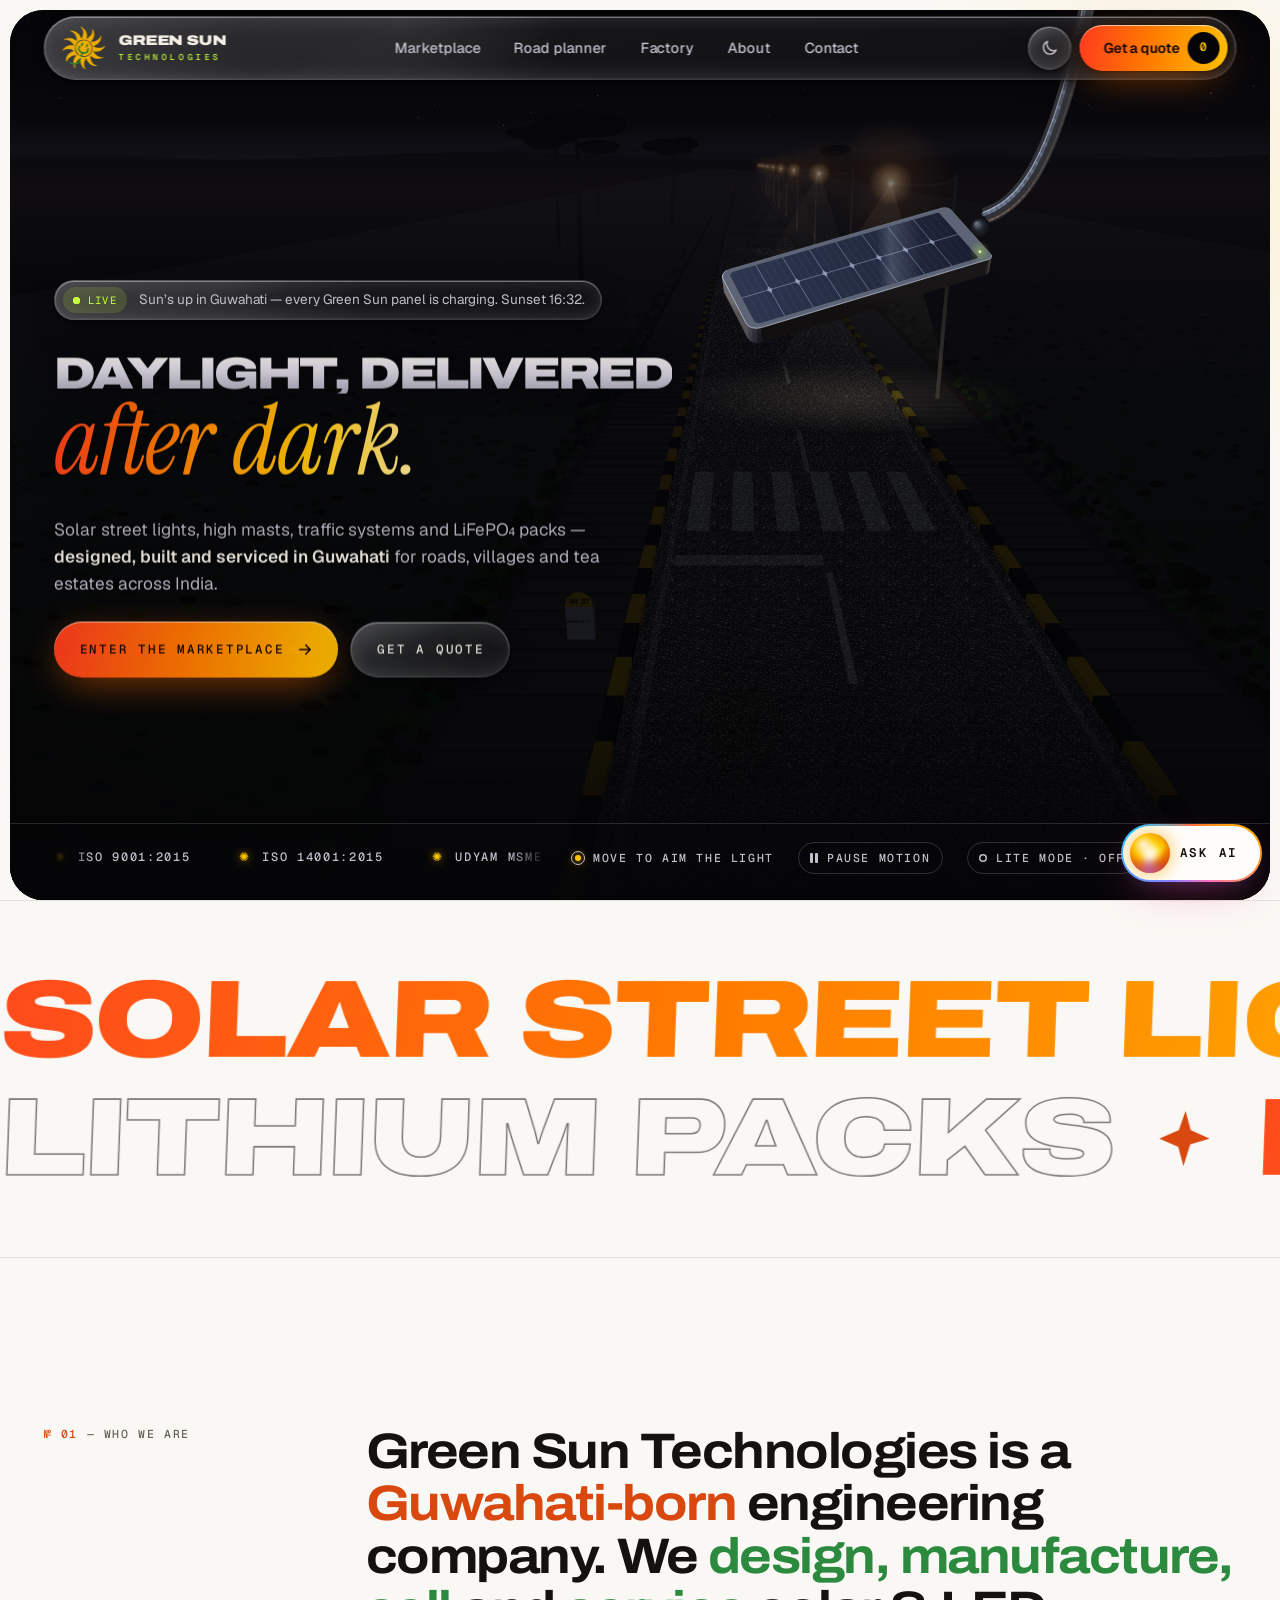
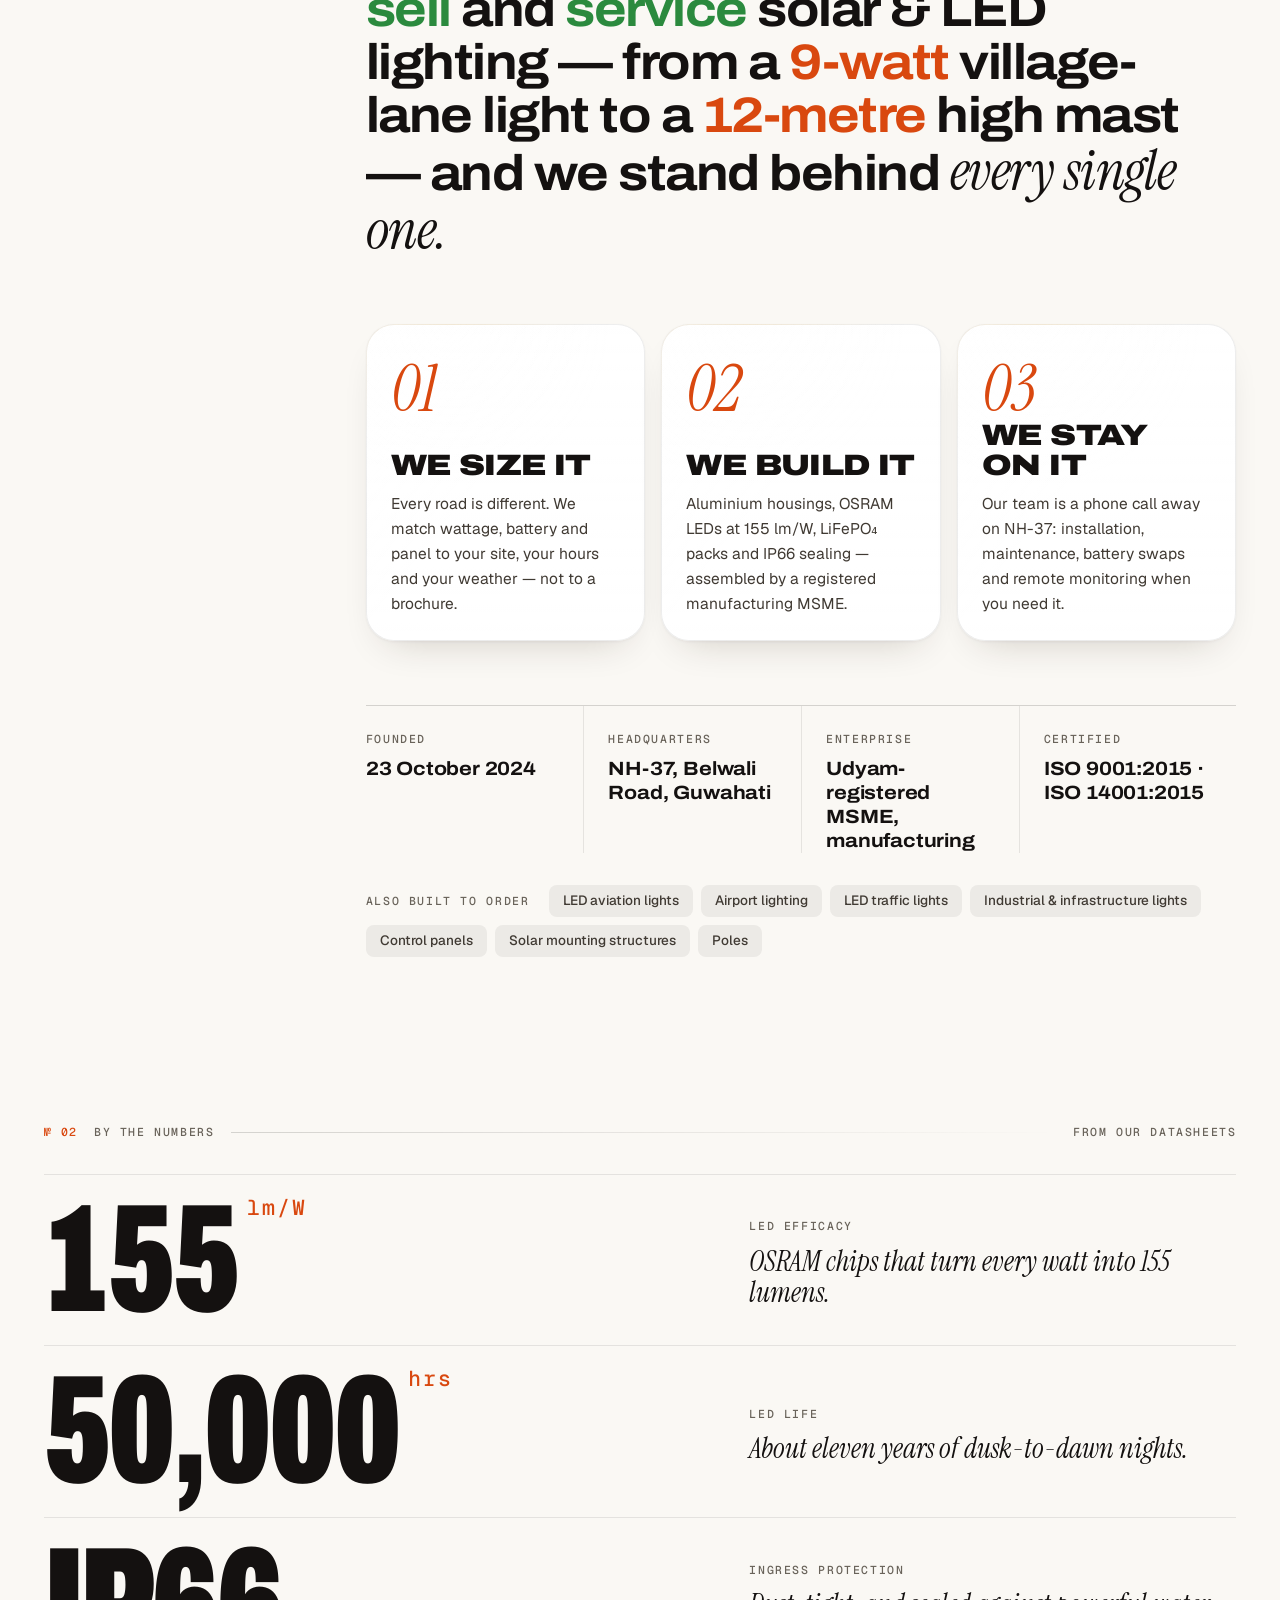
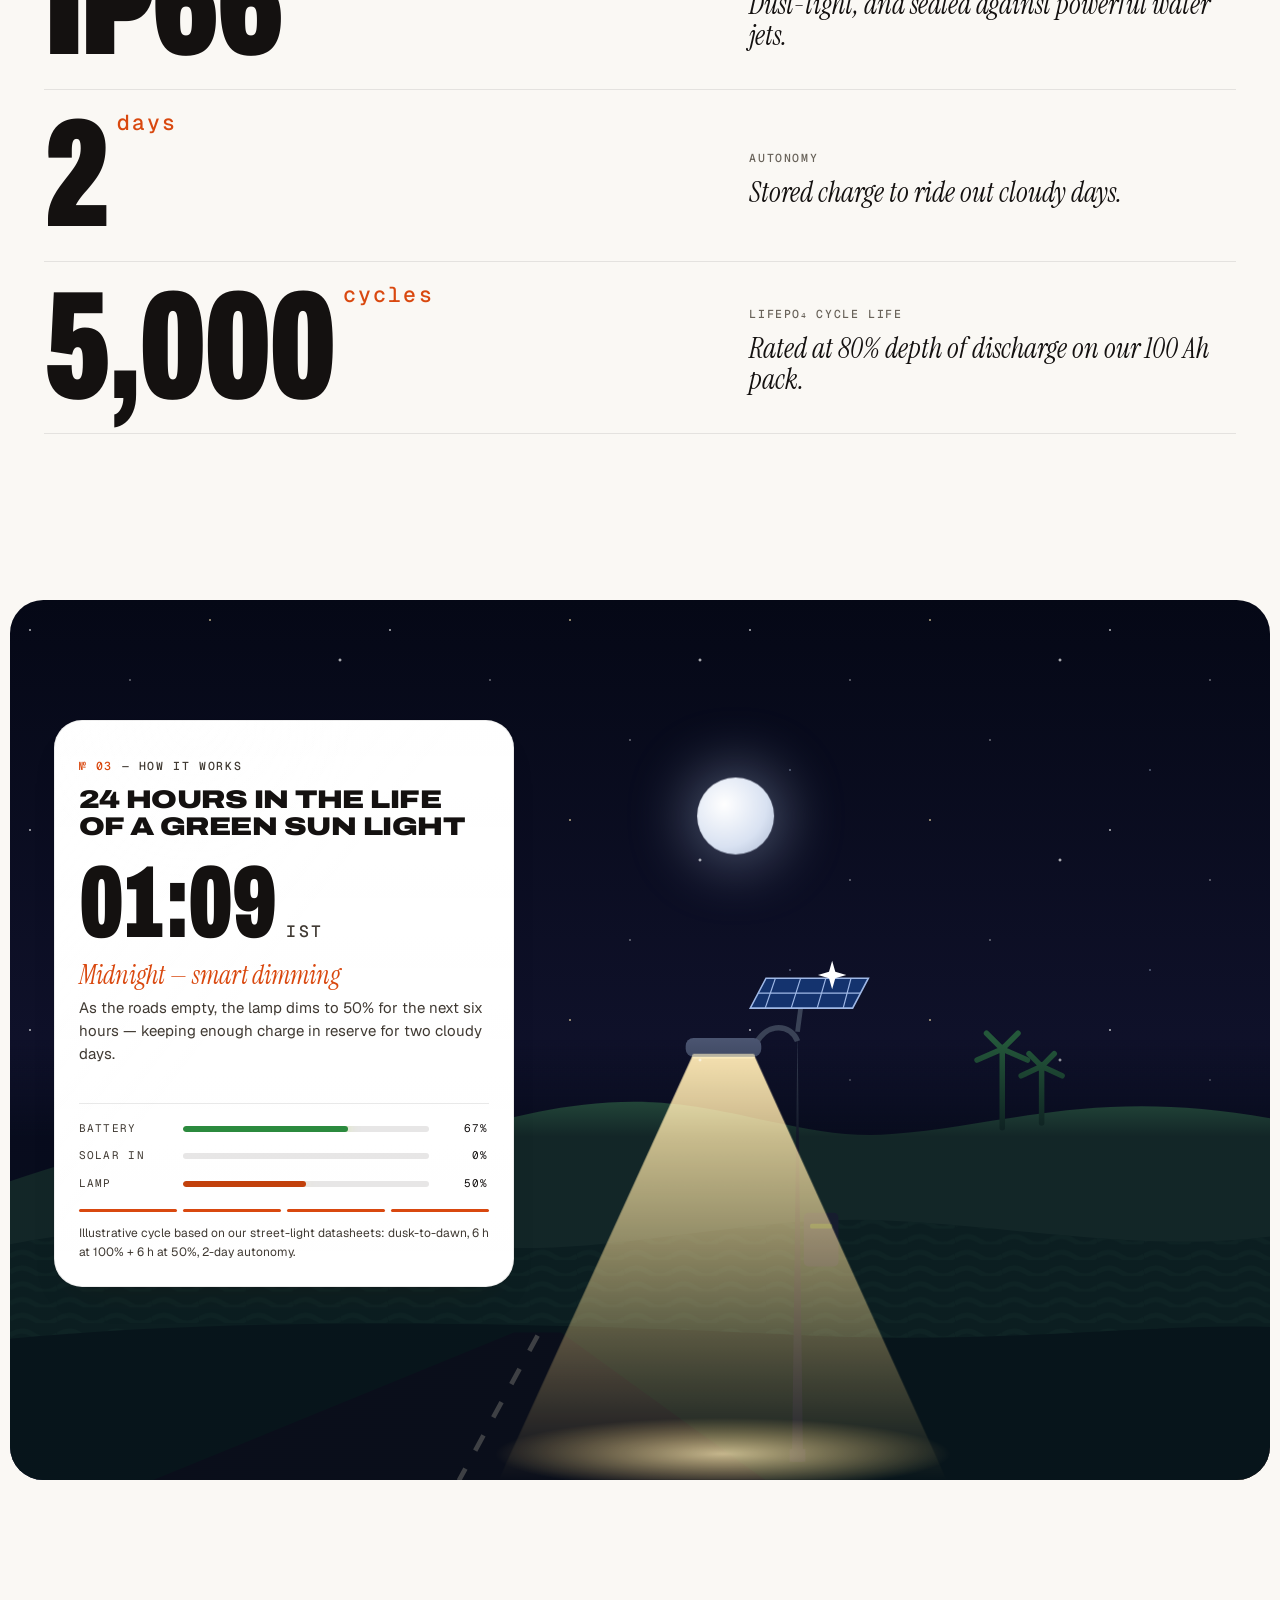
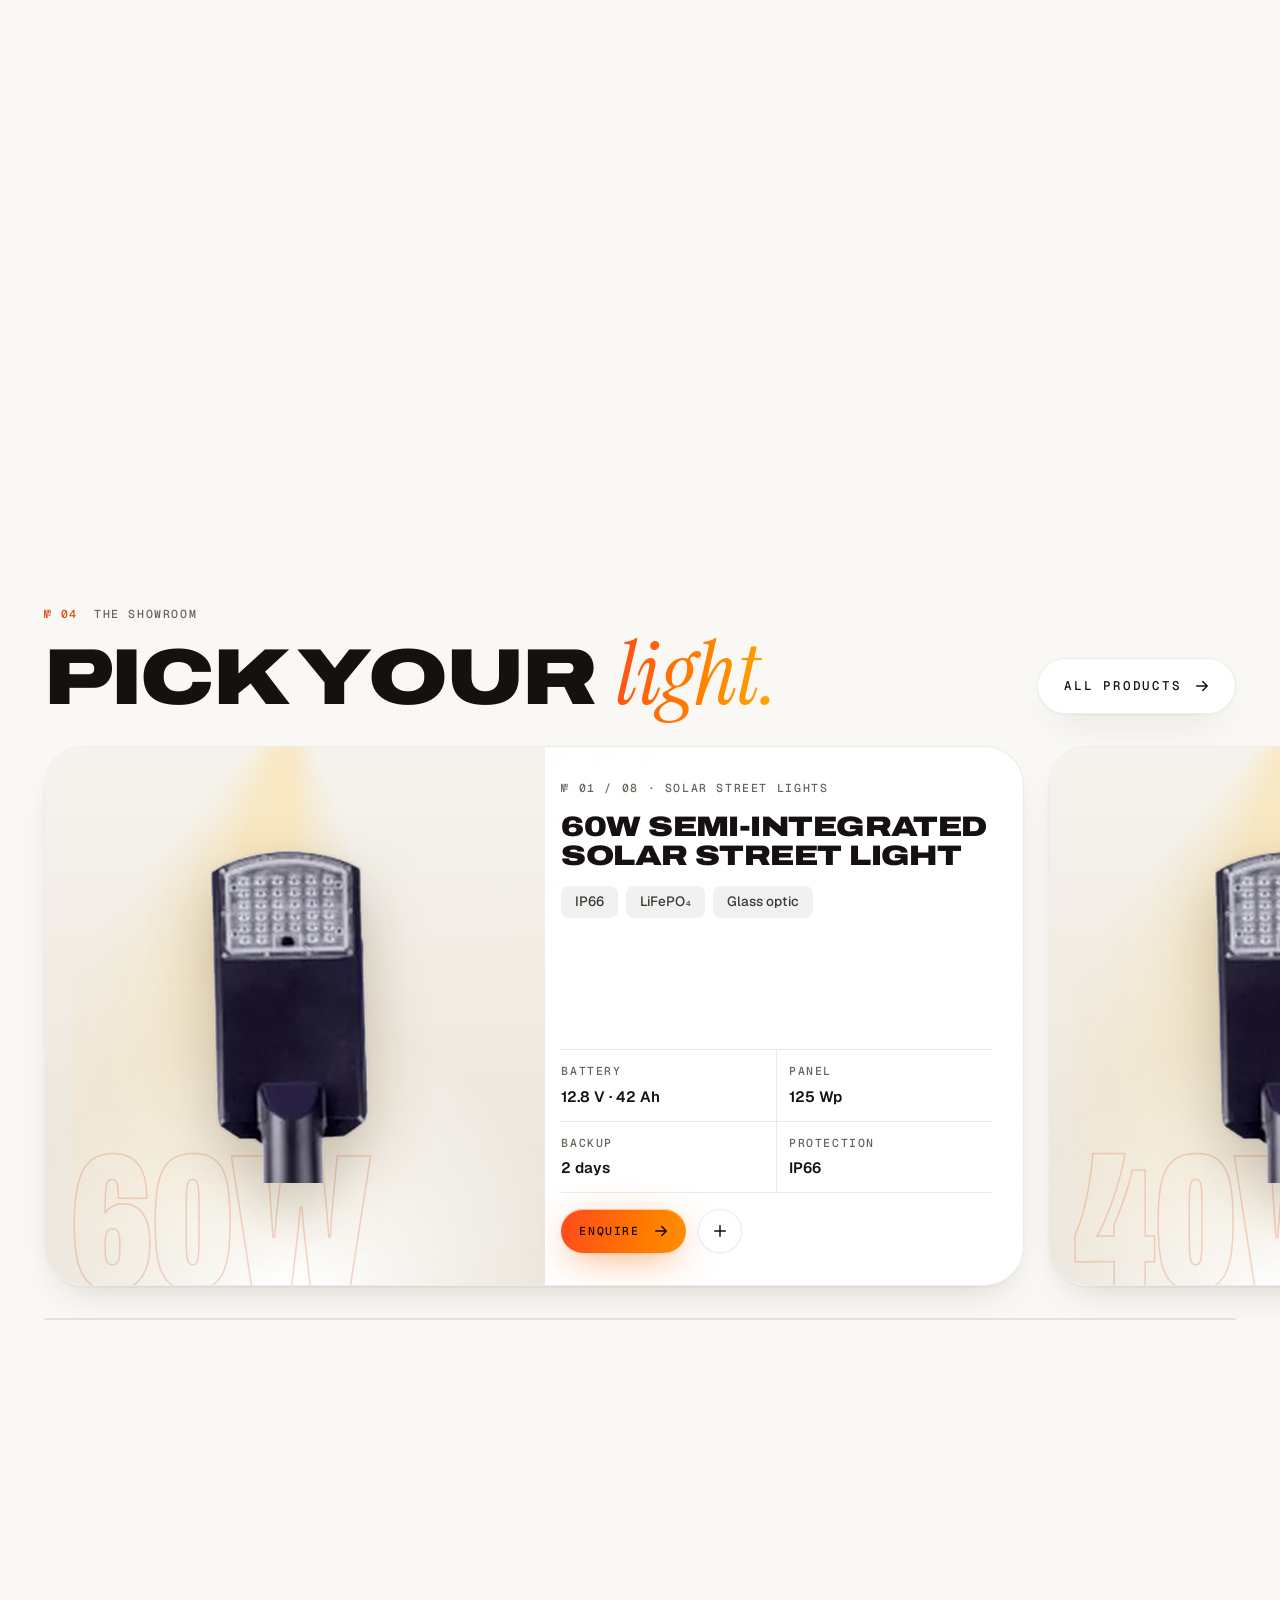
==== commit 4b9efe83: "Projects page hidden for now (links, sitemap, Ask AI; /projects → home); planner result photo fixed " ====
--- a/index.html
+++ b/index.html
@@ -162,7 +162,6 @@
   <nav class="nav-links" aria-label="Main">
     <a href="products">Marketplace</a>
     <a href="planner">Road planner</a>
-    <a href="projects">Projects</a>
     <a href="factory">Factory</a>
     <a href="#about">About</a>
     <a href="contact">Contact</a>
@@ -176,10 +175,9 @@
 <nav class="menu" id="menu" aria-label="Mobile">
   <a href="products"><span class="label">01</span>Marketplace</a>
   <a href="planner"><span class="label">02</span>Road planner</a>
-  <a href="projects"><span class="label">03</span>Projects</a>
-  <a href="factory"><span class="label">04</span>Factory</a>
-  <a href="#about"><span class="label">05</span>About</a>
-  <a href="contact"><span class="label">06</span>Contact</a>
+  <a href="factory"><span class="label">03</span>Factory</a>
+  <a href="#about"><span class="label">04</span>About</a>
+  <a href="contact"><span class="label">05</span>Contact</a>
   <button class="menu-theme label sl" type="button" data-theme-toggle aria-pressed="false" aria-label="Switch to light mode"><span class="state" aria-hidden="true"></span><svg viewBox="0 0 24 24" aria-hidden="true"><circle cx="12" cy="12" r="4.5"/><path d="M12 2.5v2M12 19.5v2M2.5 12h2M19.5 12h2"/></svg><span data-theme-label>Light mode</span></button>
   <div class="menu-foot label"><span>Guwahati, Assam</span><a data-cfg="phone" href="tel:+919678456055" style="font:inherit;opacity:1;transform:none">+91 96784 56055</a></div>
 </nav>
@@ -513,7 +511,6 @@
         <ul>
           <li><a href="#about">About us</a></li>
           <li><a href="planner">Road planner</a></li>
-          <li><a href="projects">Projects</a></li>
           <li><a href="factory">Visit the factory</a></li>
           <li><a href="#day">How it works</a></li>
           <li><a href="#certified">Certifications</a></li>
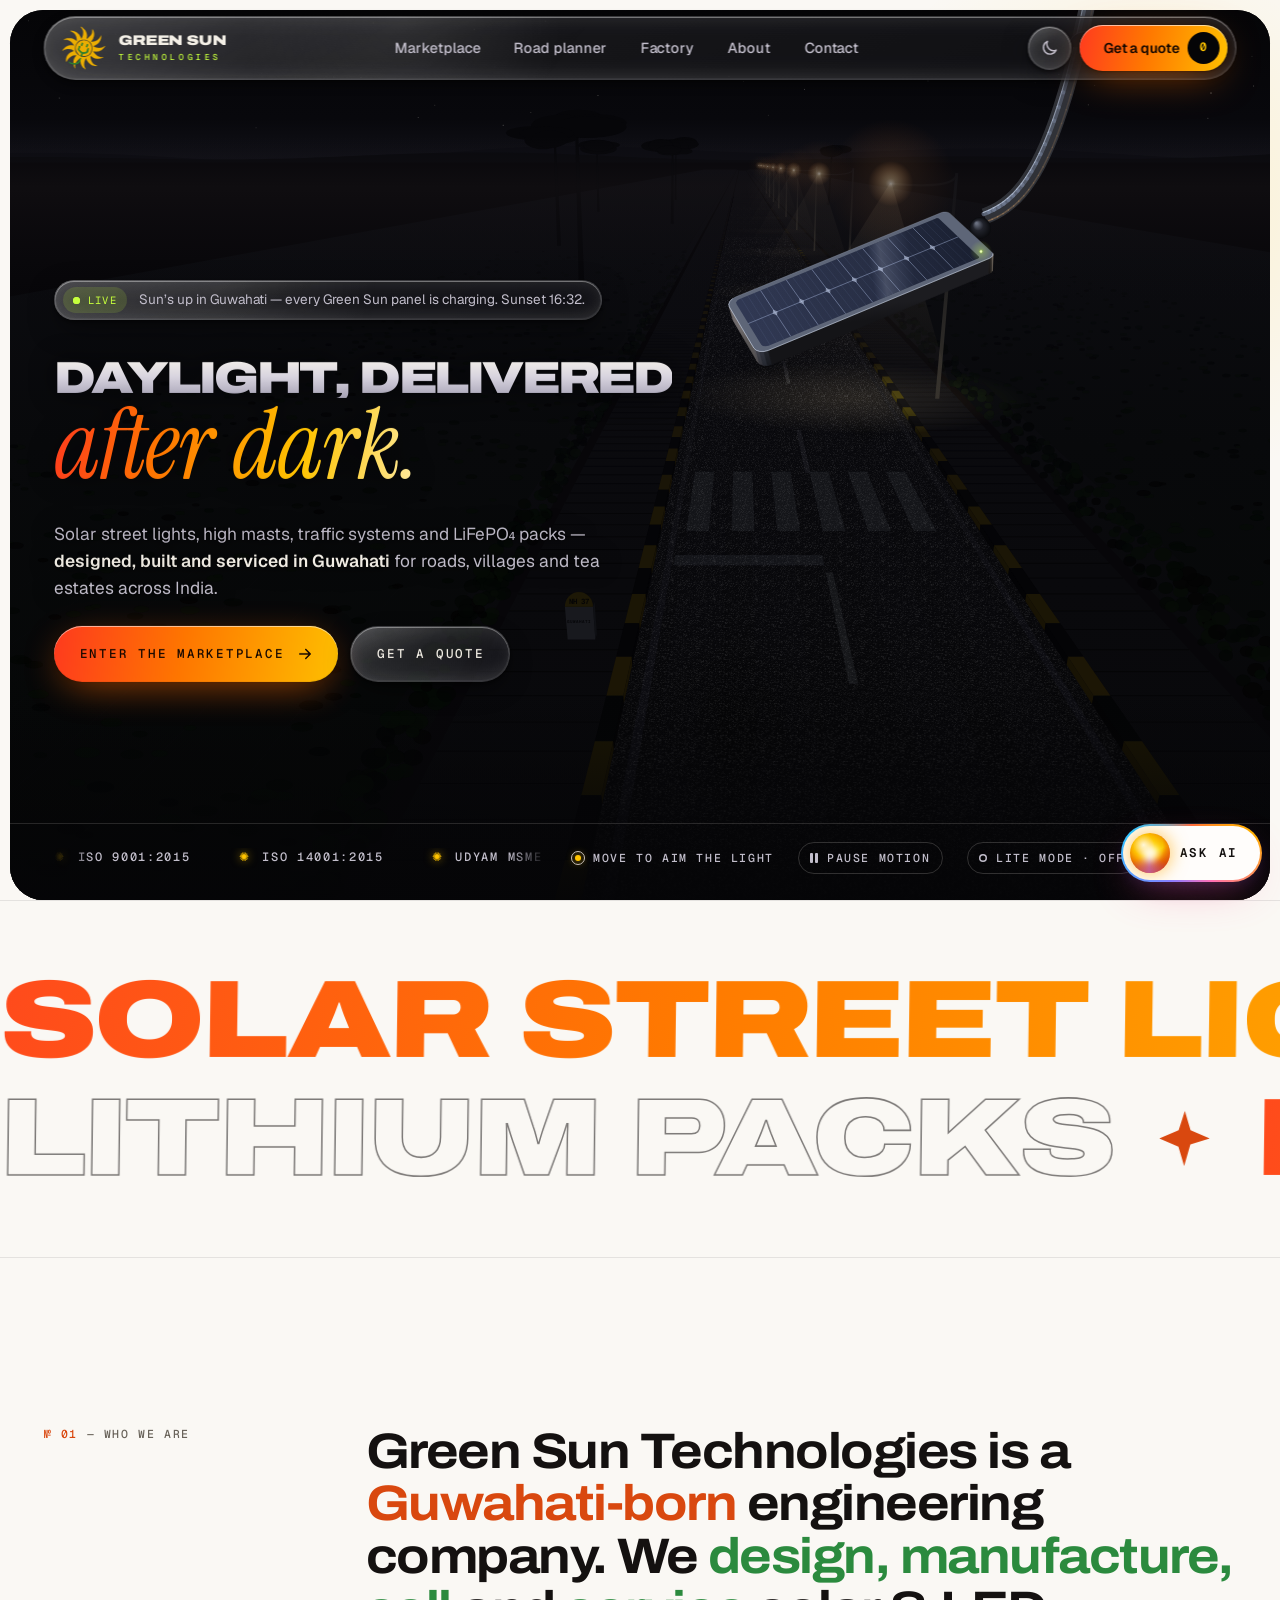
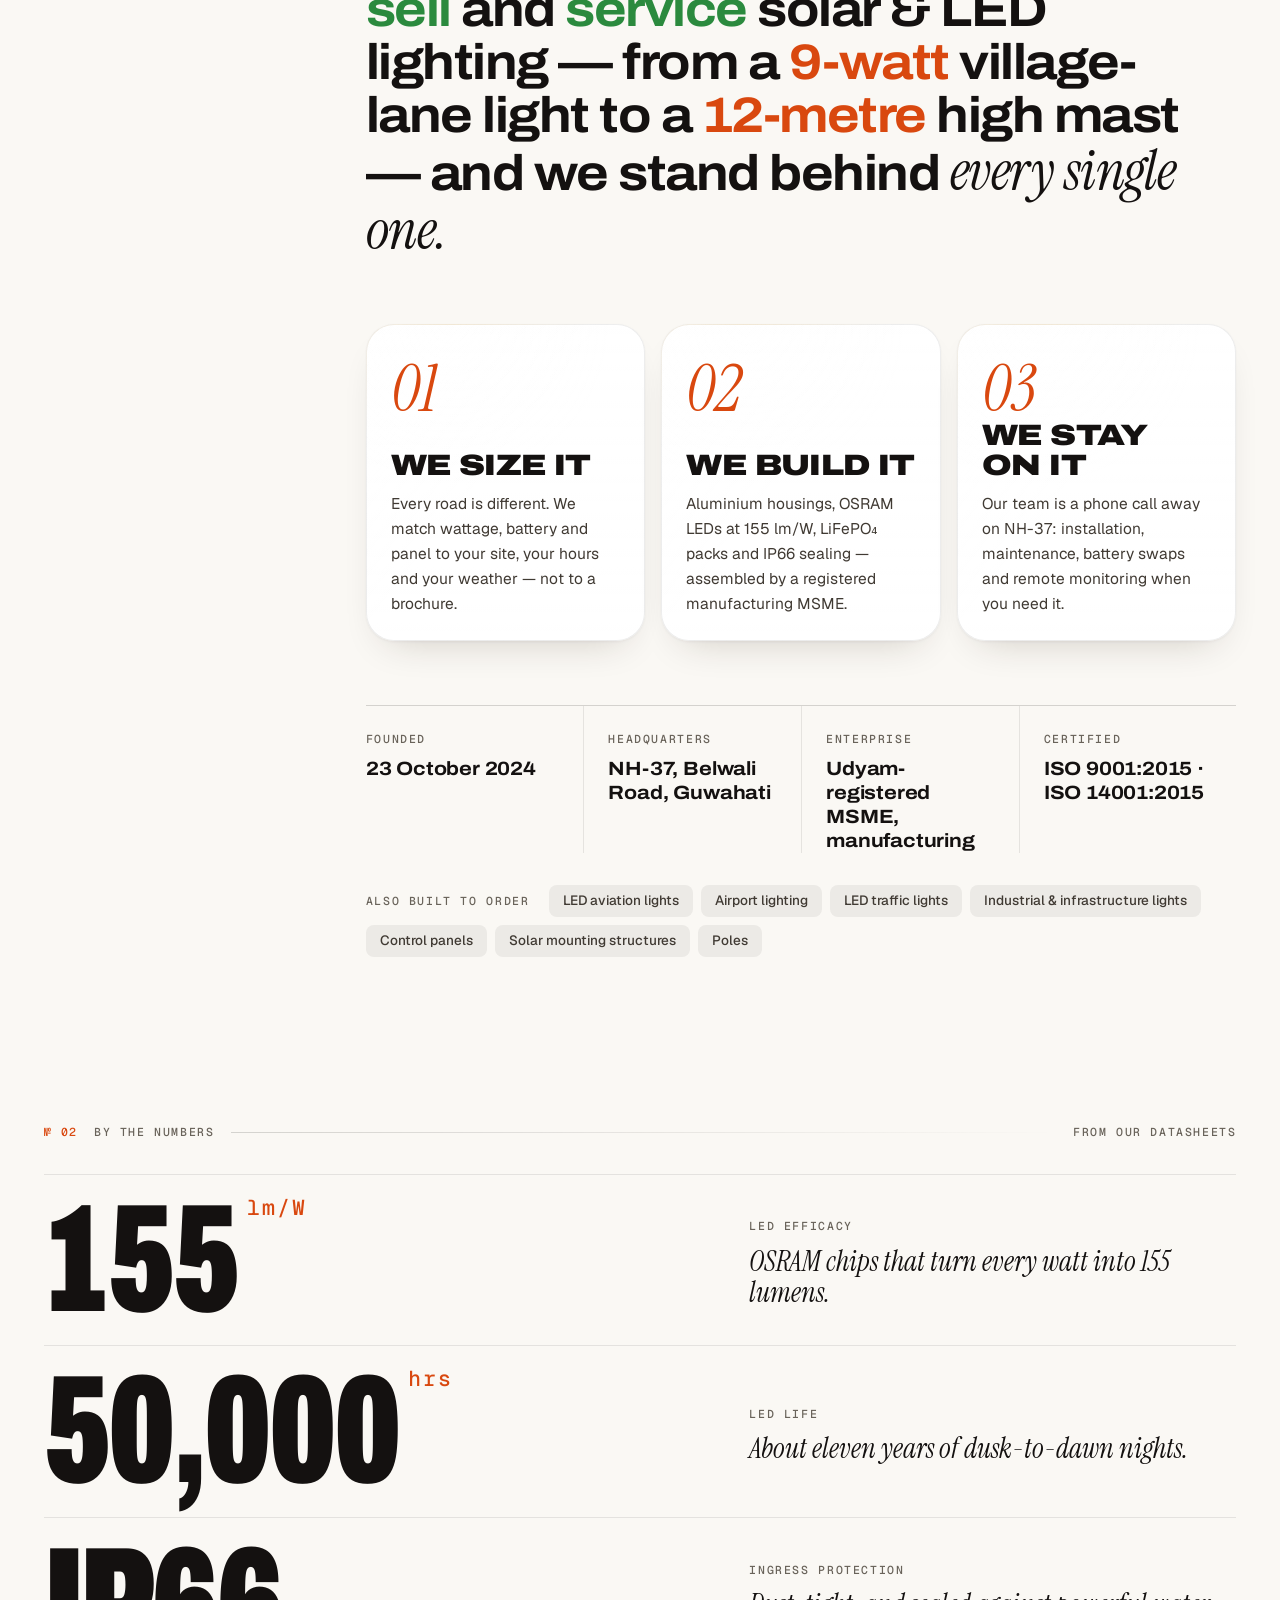
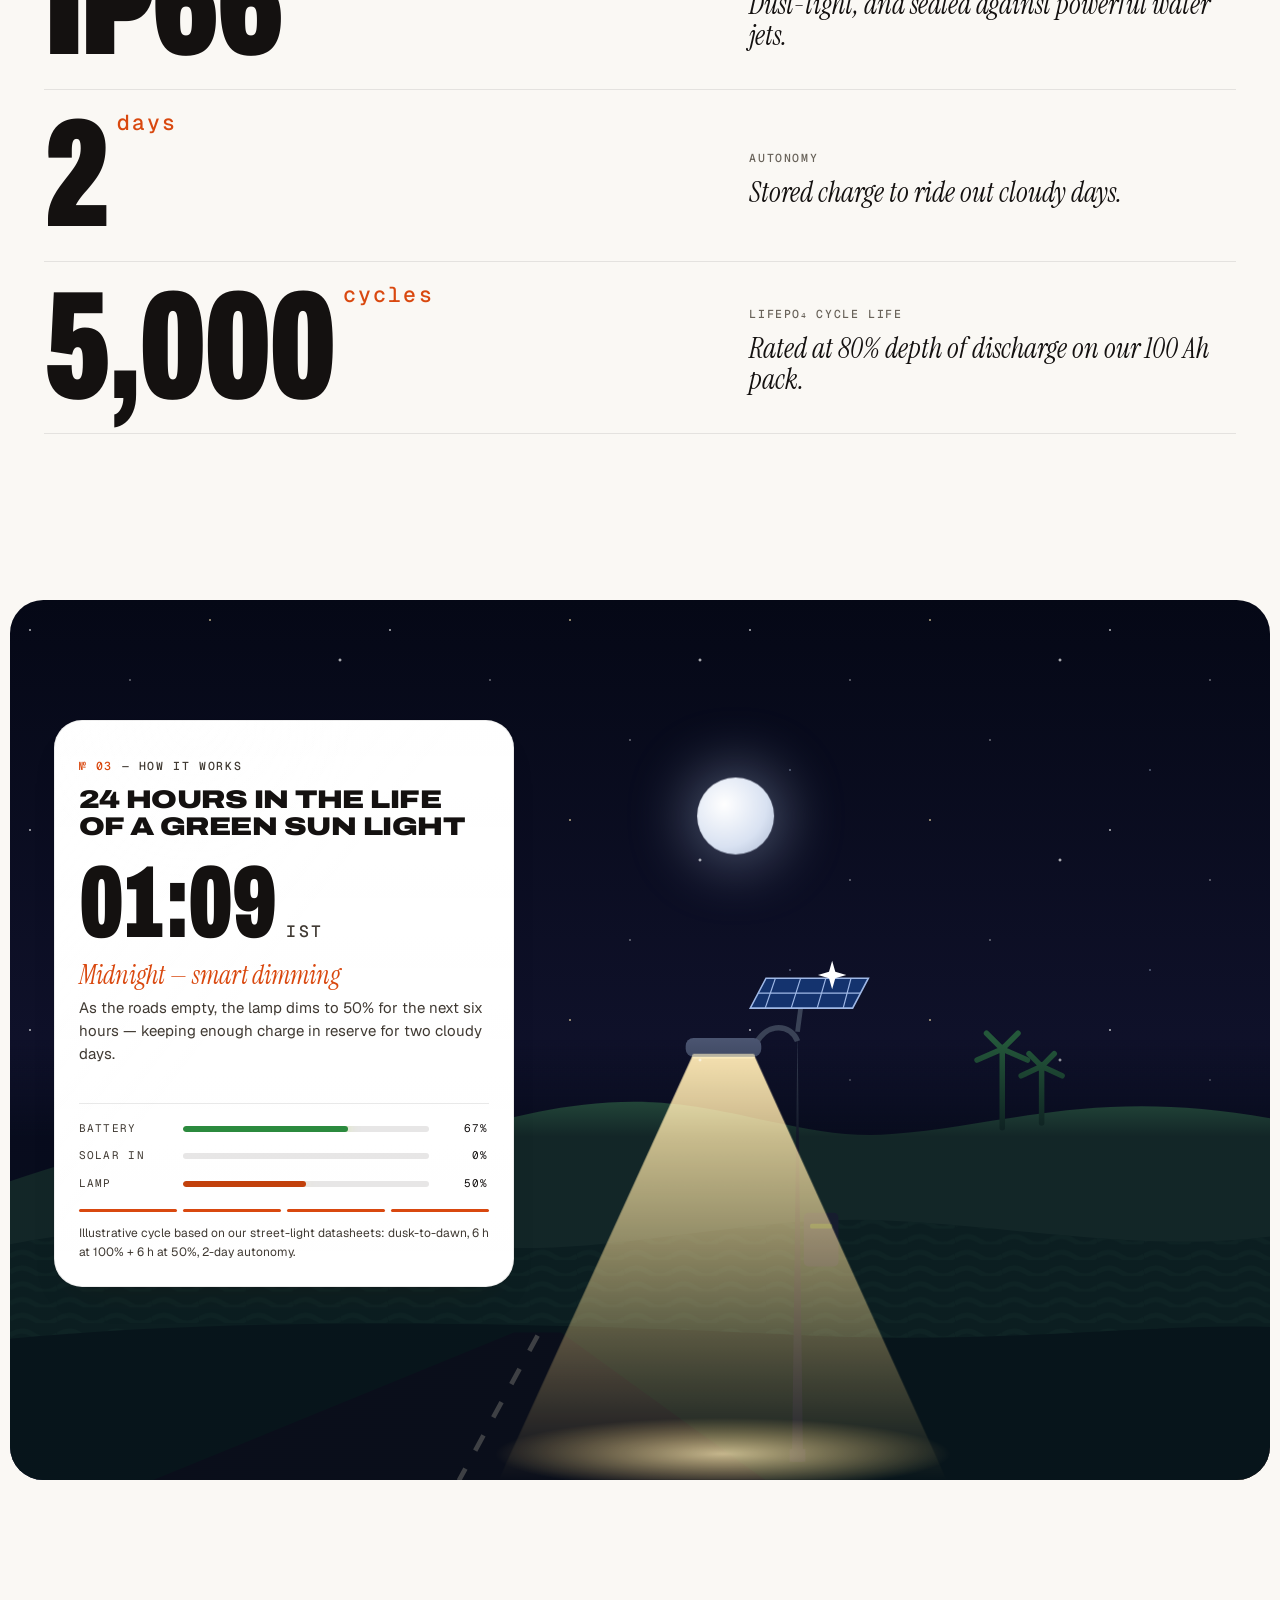
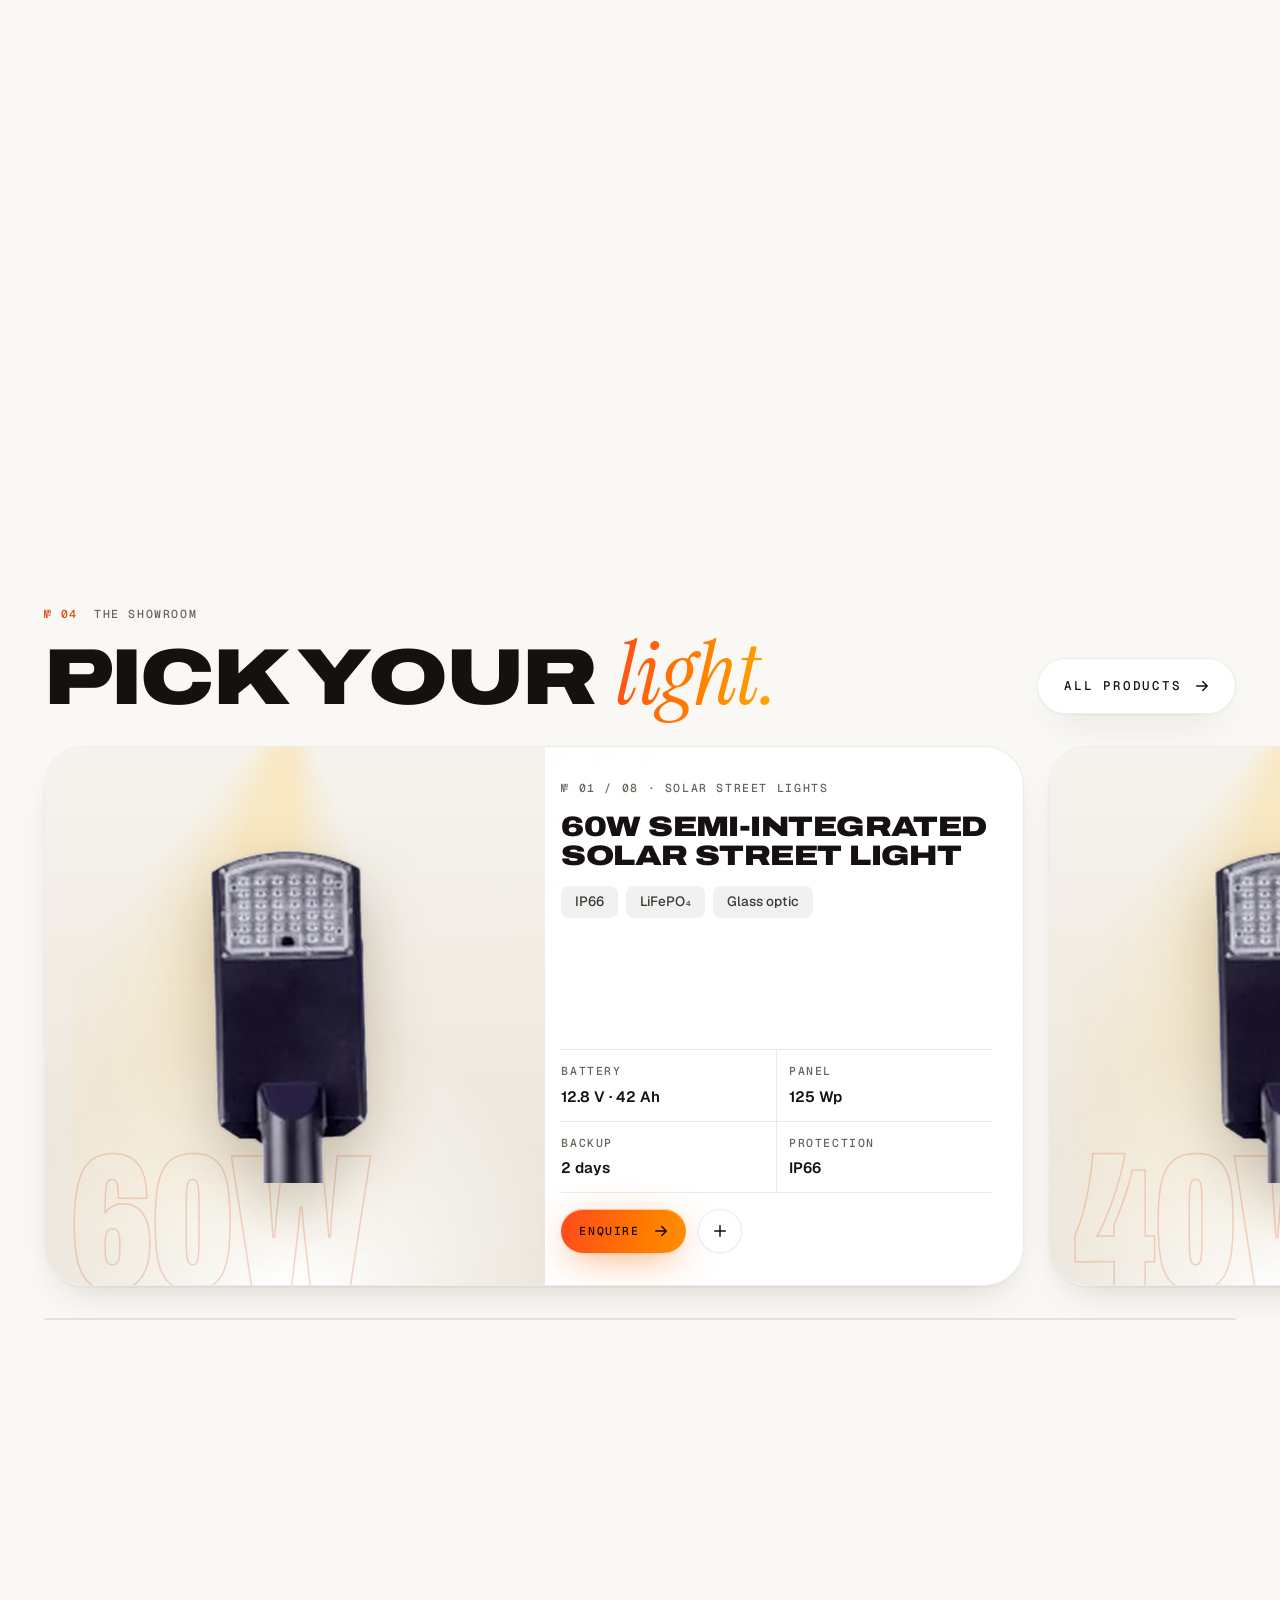
==== commit 90e2e835: "Map location: the factory's pin (26.115662, 91.695) for the Contact map, the business schema and the" ====
--- a/index.html
+++ b/index.html
@@ -69,10 +69,10 @@
    "legalName": "Green Sun Technologies",
    "geo": {
     "@type": "GeoCoordinates",
-    "latitude": 26.12,
-    "longitude": 91.68
+    "latitude": 26.115662,
+    "longitude": 91.695
    },
-   "hasMap": "https://www.google.com/maps/search/?api=1&query=Pub+Boragaon%2C+Belwali+Road%2C+Guwahati%2C+Assam+781035",
+   "hasMap": "https://www.google.com/maps/search/?api=1&query=26.115662%2C91.695000",
    "areaServed": {
     "@type": "Country",
     "name": "India"
@@ -123,7 +123,7 @@
   <p class="gsl-sr" role="status">Loading Green Sun Technologies…</p>
   <div class="gsl-stage" aria-hidden="true">
     <div class="gsl-curtain">
-      <div class="gsl-top"><span class="gsl-brand"><b>Green Sun</b><small>Technologies</small></span><span class="gsl-geo"><span class="gsl-city">Guwahati&nbsp;·&nbsp;</span>26.12°N&nbsp;91.68°E</span></div>
+      <div class="gsl-top"><span class="gsl-brand"><b>Green Sun</b><small>Technologies</small></span><span class="gsl-geo"><span class="gsl-city">Guwahati&nbsp;·&nbsp;</span>26.12°N&nbsp;91.70°E</span></div>
       <i class="gsl-pole"></i>
       <svg class="gsl-lamp" viewBox="0 0 520 340" focusable="false">
         <path class="gsl-d gsl-lead" pathLength="1" d="M15,79 H-96"/>
--- a/assets/css/gs.css
+++ b/assets/css/gs.css
@@ -674,10 +674,6 @@
 .card-stage.blueprint { background: linear-gradient(rgba(140, 190, 255, .08) 1px, transparent 1px) 0 0 / 20px 20px, linear-gradient(90deg, rgba(140, 190, 255, .08) 1px, transparent 1px) 0 0 / 20px 20px, rgba(11, 33, 73, .55); }
 .card-stage.blueprint img { filter: none; }
 /* photographed on site (the high masts): the photo fills the stage instead of floating on it */
-.card-stage.photo { padding: 0; }
-.card-stage.photo img, .card:hover .card-stage.photo img { width: 100%; height: 100%; max-width: none; max-height: none; object-fit: cover; object-position: 50% 15%; filter: none; transform: none; }
-.card-stage.photo img { transition: transform var(--d-l) var(--ease-expo); }
-.card:hover .card-stage.photo img { transform: scale(1.04); }
 .card-watt { position: absolute; z-index: 0; left: var(--s3); bottom: -.1em; font-size: 104px; line-height: .8; color: transparent; -webkit-text-stroke: 1.2px rgb(var(--ink-rgb) / .14); transition: -webkit-text-stroke-color var(--d-m); }
 .card:hover .card-watt { -webkit-text-stroke-color: rgba(255, 196, 0, .55); }
 .card-body { position: relative; z-index: 2; flex: 1; padding: var(--s4) var(--s5) var(--s2); }
@@ -1112,7 +1108,6 @@
 html[data-theme="light"] .card-stage { background: radial-gradient(90% 70% at 50% 100%, #FFFFFF, transparent 70%), linear-gradient(180deg, #F6F3ED, #ECE7DD); }
 html[data-theme="light"] .card-stage img { filter: drop-shadow(0 16px 16px rgb(60 40 10 / .22)); }
 html[data-theme="light"] .card:hover .card-stage img { filter: drop-shadow(0 24px 24px rgb(60 40 10 / .28)); }
-html[data-theme="light"] .card-stage.photo img { filter: none; }
 html[data-theme="light"] .card-watt { -webkit-text-stroke-color: rgb(20 17 16 / .1); }
 html[data-theme="light"] .show-card .sc-stage { background: radial-gradient(80% 70% at 50% 100%, #FFFFFF, transparent 70%), linear-gradient(180deg, #F6F3ED, #EAE4D9); }
 html[data-theme="light"] .show-card img { filter: drop-shadow(0 26px 30px rgb(60 40 10 / .25)); }
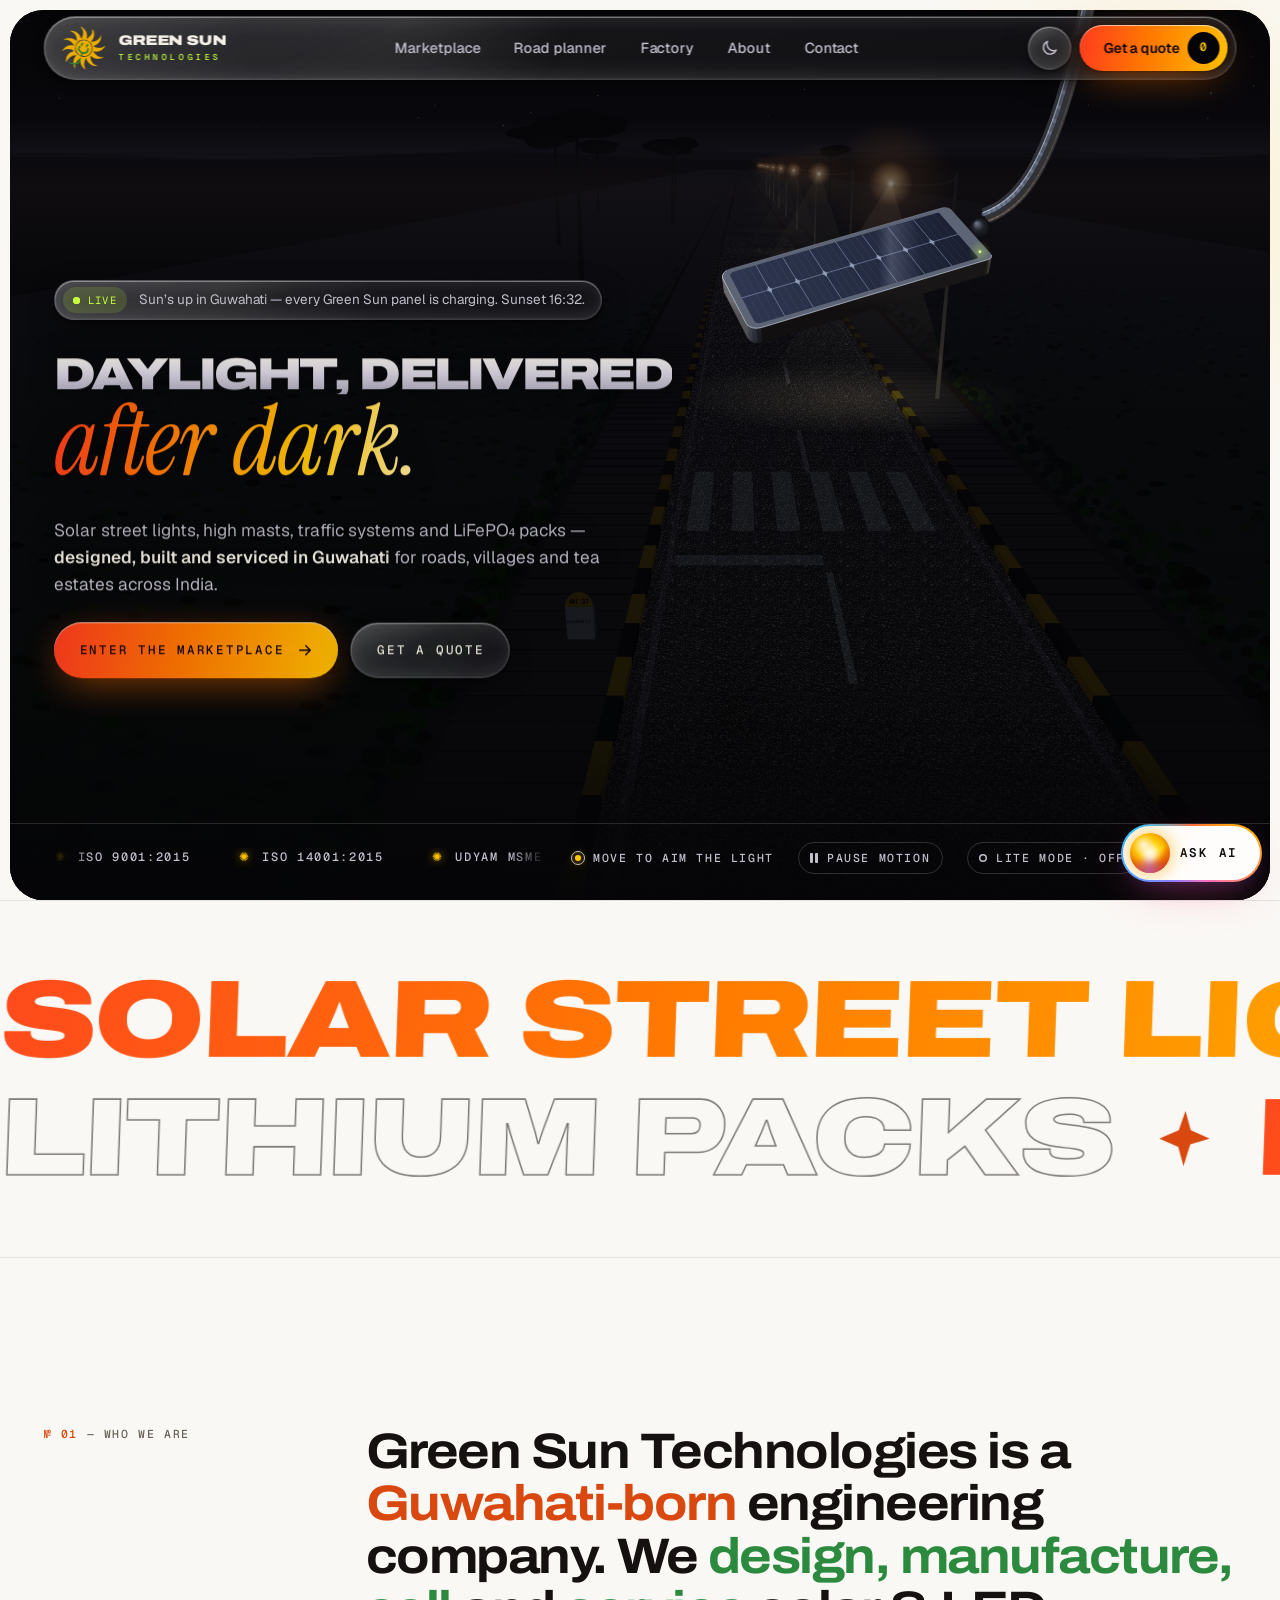
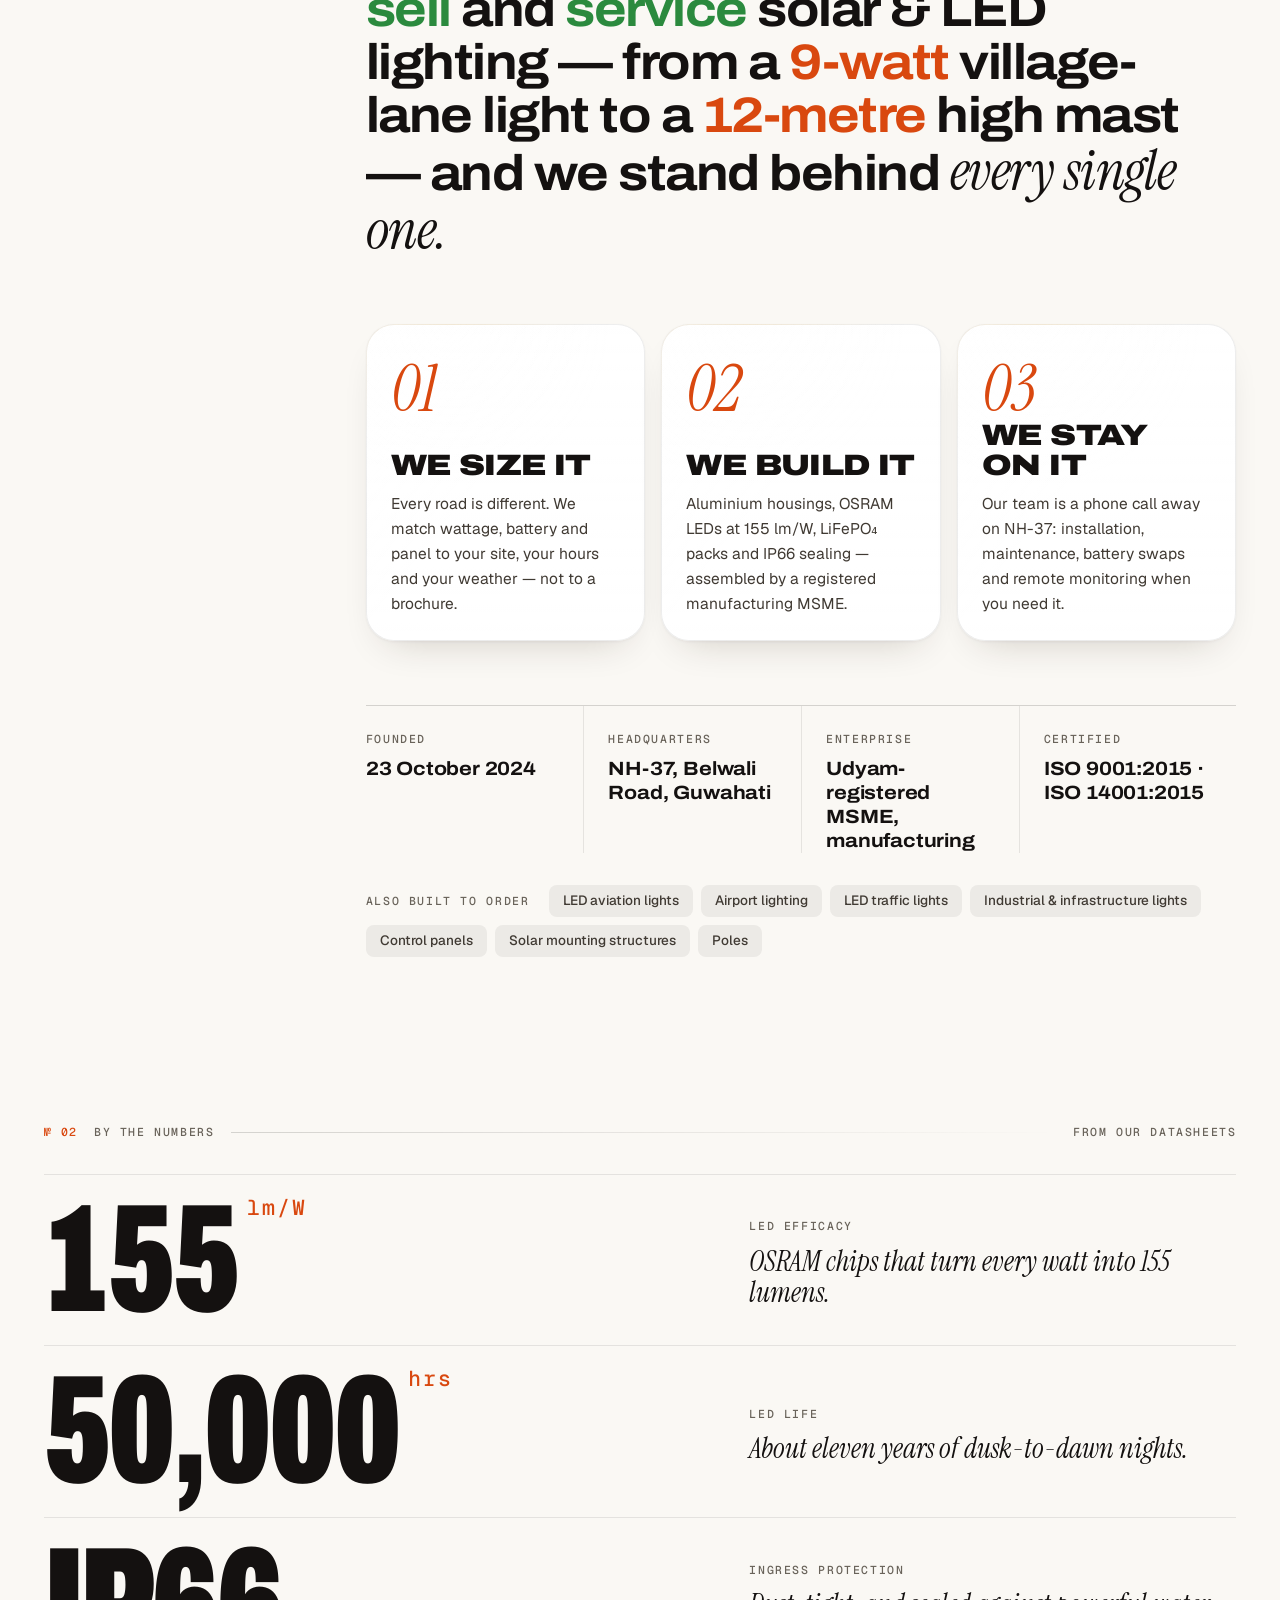
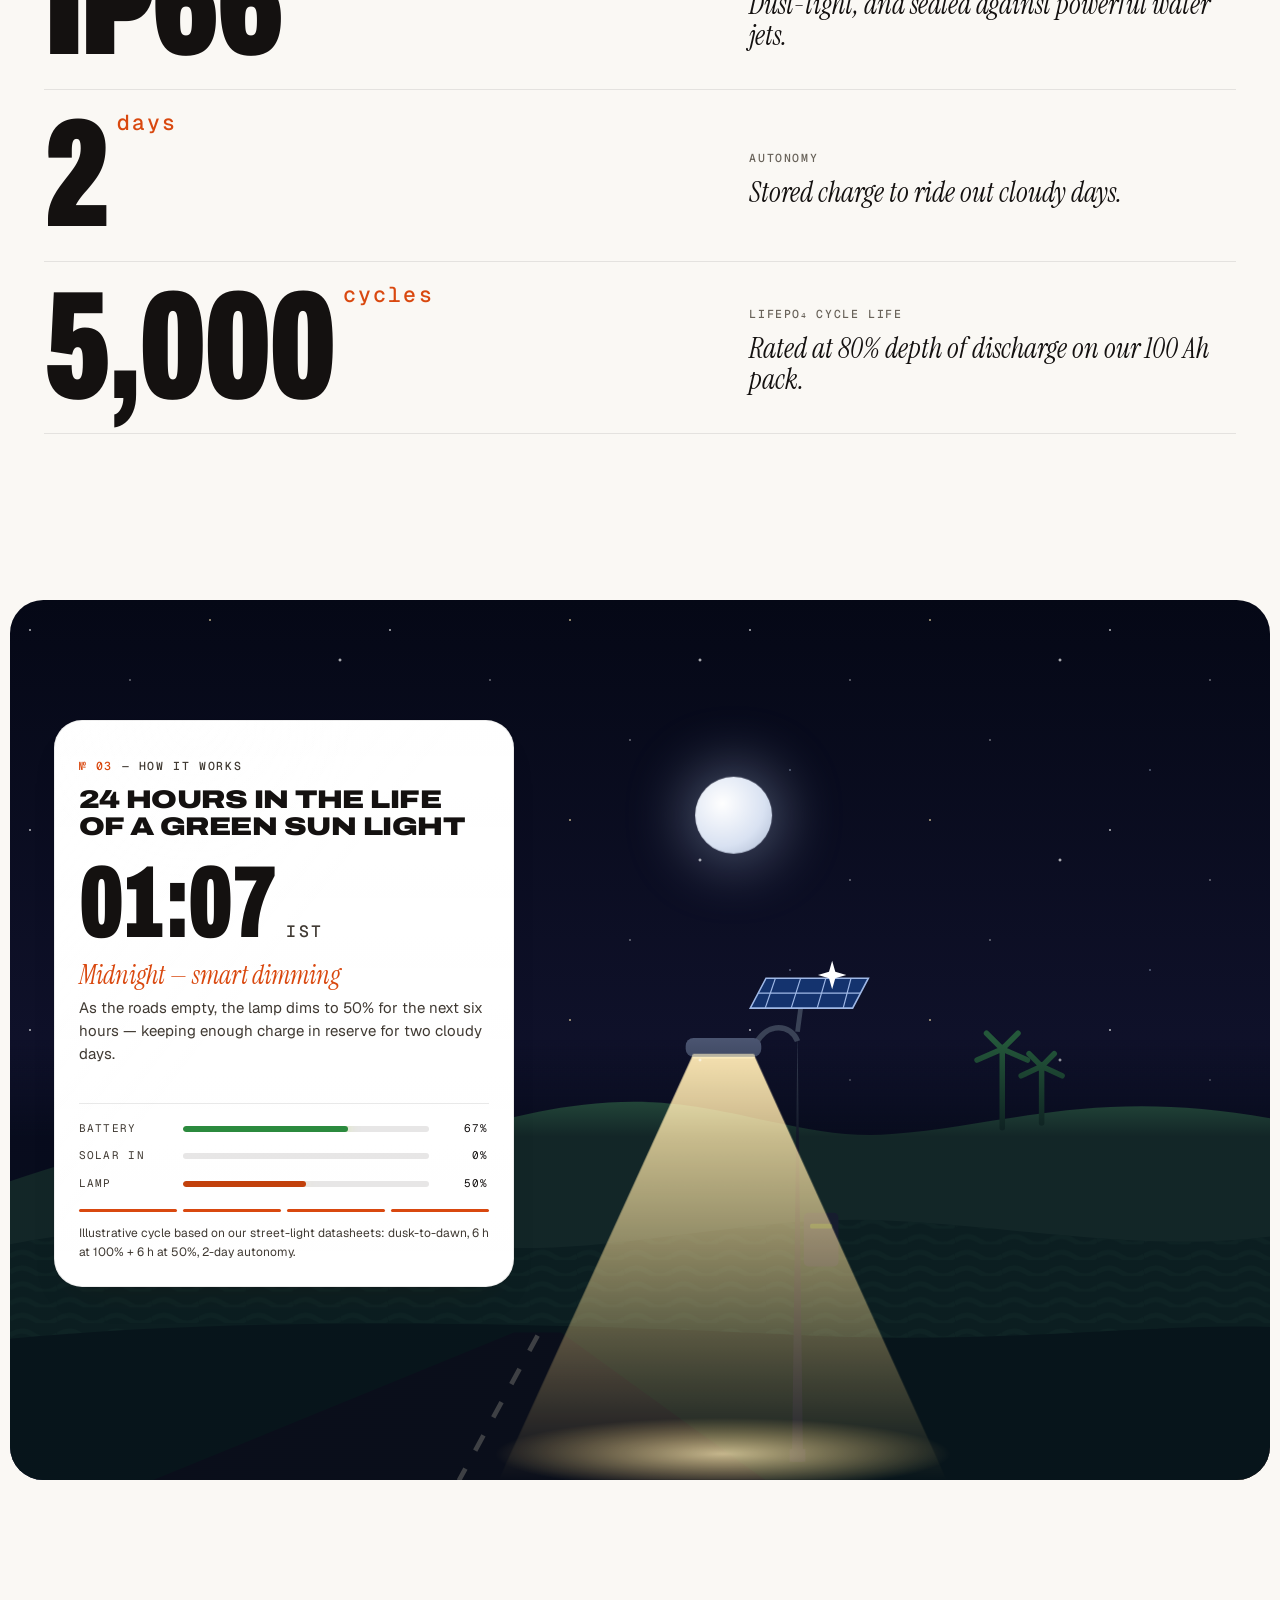
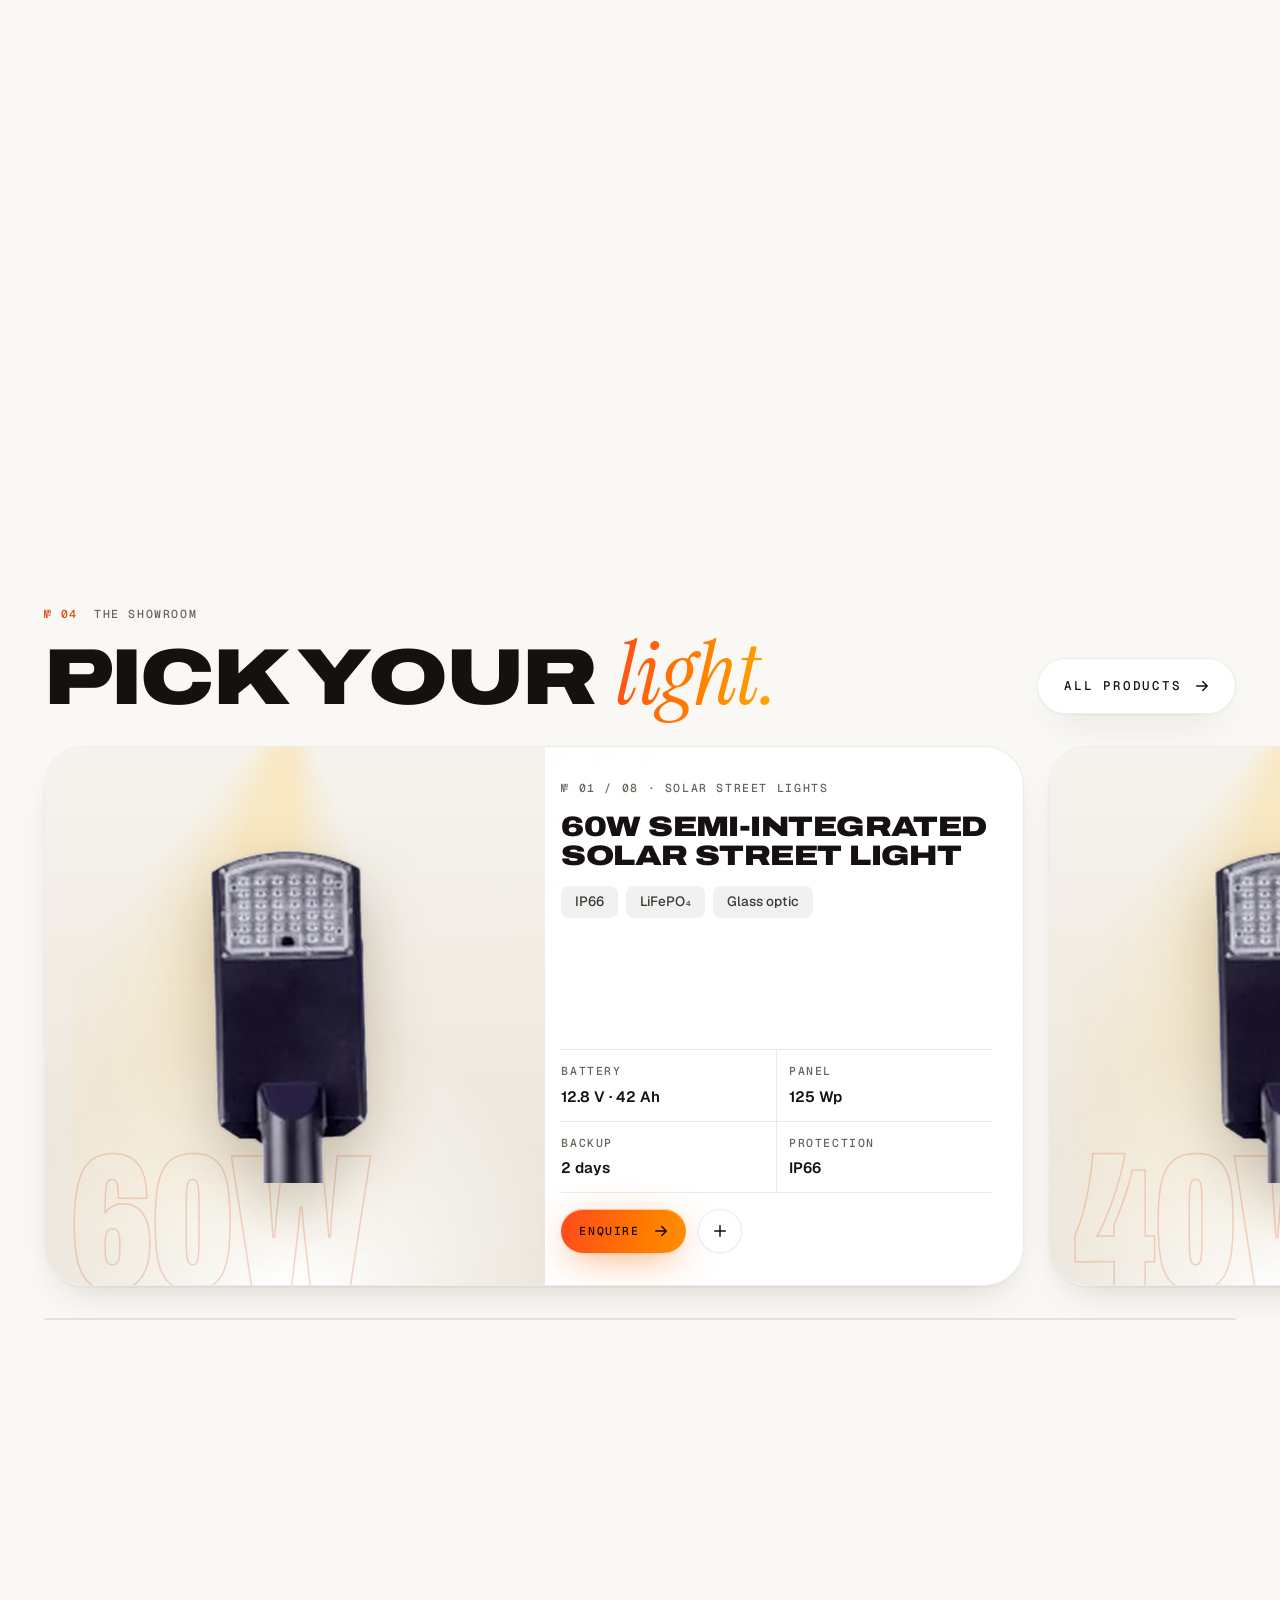
==== commit b998fd48: "Light finder reworked, the page grows on wide screens, masts centred, real photo for factory step 7," ====
--- a/index.html
+++ b/index.html
@@ -388,15 +388,15 @@
 
   <!-- LIGHT FINDER ==================================================== -->
   <section class="sec" id="finder" aria-labelledby="finder-h" style="padding-top:0">
-    <div class="wrap finder-grid">
-      <div class="rv">
-        <div class="sec-head"><span class="label no">№ 06</span><span class="label">Light finder</span></div>
+    <div class="wrap">
+      <div class="sec-head rv"><span class="label no">№ 06</span><span class="label">Light finder</span><span class="rule"></span><span class="label">Six kinds of place</span></div>
+      <div class="finder-top rv">
         <h2 class="h2" id="finder-h">What are you <span class="it grad">lighting?</span></h2>
         <p class="lede">Pick a place and we'll suggest a starting point. Before you buy, our engineers check the site and size the system properly.</p>
-        <div class="finder-opts" role="radiogroup" aria-label="What are you lighting?" data-finder></div>
-      </div>
-      <div class="rv" style="--d:.1s">
-        <div data-finder-out></div>
+      </div>
+      <div class="finder-grid">
+        <div class="finder-opts rv" role="radiogroup" aria-label="What are you lighting?" data-finder></div>
+        <div class="finder-out rv" style="--d:.1s" data-finder-out></div>
       </div>
     </div>
   </section>
--- a/assets/css/gs.css
+++ b/assets/css/gs.css
@@ -98,8 +98,10 @@
   --nav-h: 64px;
 
   /* size: deploy.sh (scale.mjs) writes every length in the stylesheets as N × --px, so the live site shows at 90% on
-     every screen, like a browser zoomed out. In the source files lengths are plain px (100%). */
-  --px: .9px;
+     every screen, like a browser zoomed out. In the source files lengths are plain px (100%). Past 1600 px wide (a big
+     monitor, or a browser zoomed out) the whole page grows with the screen instead of shrinking into the middle of it,
+     up to twice the size at 3200 px. */
+  --px: clamp(.9px, .05625vw, 1.8px);   /* scale.mjs leaves this one line as it is */
 }
 
 /* ------------------------------------------------------------------ base */
@@ -556,9 +558,19 @@
 .peek img { width: auto; height: auto; max-width: 100%; max-height: 100%; filter: drop-shadow(0 20px 26px rgba(0, 0, 0, .55)); }
 
 /* ---------- light finder */
-.finder-grid { display: grid; grid-template-columns: minmax(0, 5fr) minmax(0, 7fr); gap: clamp(32px, 5vw, 96px); align-items: start; }
-.finder-grid > :first-child { position: sticky; top: calc(var(--nav-h) + 40px); }
+/* the question and its lede share one row; under them the places (pinned while the picks scroll past: the shorter column)
+   and the picks */
+.finder-top { display: grid; grid-template-columns: minmax(0, 7fr) minmax(0, 5fr); gap: var(--s5) clamp(32px, 5vw, 96px); align-items: end; margin-bottom: var(--s7); }
+.finder-top .h2 { margin: 0; }
+.finder-top .lede { padding-bottom: .6em; }
+.finder-grid { display: grid; grid-template-columns: minmax(0, 5fr) minmax(0, 7fr); gap: clamp(28px, 4vw, 64px); align-items: start; }
+.finder-grid > :first-child { position: sticky; top: calc(var(--nav-h) + 24px); }
 .finder-opts { display: grid; gap: var(--s2); margin-top: var(--s6); }
+.finder-grid .finder-opts { margin-top: 0; }
+/* compact picks, three abreast: each spec on its own label / value row, so "12.8 V · 15 Ah" never breaks in two */
+.finder-grid .card-specs { grid-template-columns: 1fr; padding-top: var(--s2); }
+.finder-grid .card-specs div, .finder-grid .card-specs div + div { display: flex; justify-content: space-between; align-items: baseline; gap: 8px; padding: 6px 0 0; border-left: 0; }
+.finder-grid .card-specs dd { min-height: 0; margin: 0; text-align: right; white-space: nowrap; }
 .finder-grid .cards { grid-template-columns: repeat(auto-fill, minmax(min(100%, 230px), 1fr)); }
 .finder-grid .card-stage { height: 220px; }
 .finder-grid .card [data-more], .finder-grid .card-more { display: none; } /* compact picks: Enquire + add only */
@@ -829,6 +841,11 @@
   .cmd { position: relative; top: auto; }
   .ftr-grid { grid-template-columns: 1fr 1fr; }
   .nav-clock { display: none; }
+  /* light finder: too narrow for places and picks side by side, so the places become tiles and the three picks one row */
+  .finder-grid { grid-template-columns: 1fr; }
+  .finder-grid > :first-child { position: static; }
+  .finder-grid .finder-opts { grid-template-columns: repeat(2, minmax(0, 1fr)); }
+  .finder-grid .cards { grid-template-columns: repeat(3, minmax(0, 1fr)); }
 }
 @media (min-width: 1021px) {
   .menu { display: none; }
@@ -844,6 +861,7 @@
   .facts { grid-template-columns: 1fr 1fr; }
   .facts div:nth-child(3) { padding-left: 0; border-left: 0; }
   .finder-grid { grid-template-columns: 1fr; }
+  .finder-top { grid-template-columns: 1fr; align-items: start; margin-bottom: var(--s6); } .finder-top .lede { padding-bottom: 0; }
   .finder-grid > :first-child { position: static; }
   .contact-grid { grid-template-columns: 1fr; }
   .day-hud { grid-template-columns: 1fr; align-items: end; padding-top: 0; padding-bottom: 56px; }
--- a/assets/css/hero-beam.css
+++ b/assets/css/hero-beam.css
@@ -98,9 +98,9 @@
 
 /* lede + CTAs: one column under the headline, the buttons right under the words they belong to;
    side by side on shorter windows, the buttons still next to the lede rather than across the screen */
-.hb .hero-row { grid-template-columns: minmax(0, 36rem); justify-content: start; align-items: start; gap: var(--s5); margin-top: var(--s6); }
+.hb .hero-row { grid-template-columns: minmax(0, 640px); justify-content: start; align-items: start; gap: var(--s5); margin-top: var(--s6); }
 @media (max-height: 720px) and (min-aspect-ratio: 4/5) {
-  .hb .hero-row { grid-template-columns: minmax(0, 34rem) auto; align-items: center; column-gap: var(--s6); }
+  .hb .hero-row { grid-template-columns: minmax(0, 604px) auto; align-items: center; column-gap: var(--s6); }
 }
 .hb .lede { text-shadow: 0 0 2px rgba(5, 5, 7, .9), 0 0 12px rgba(5, 5, 7, .85), 0 0 32px rgba(5, 5, 7, .7); }
 
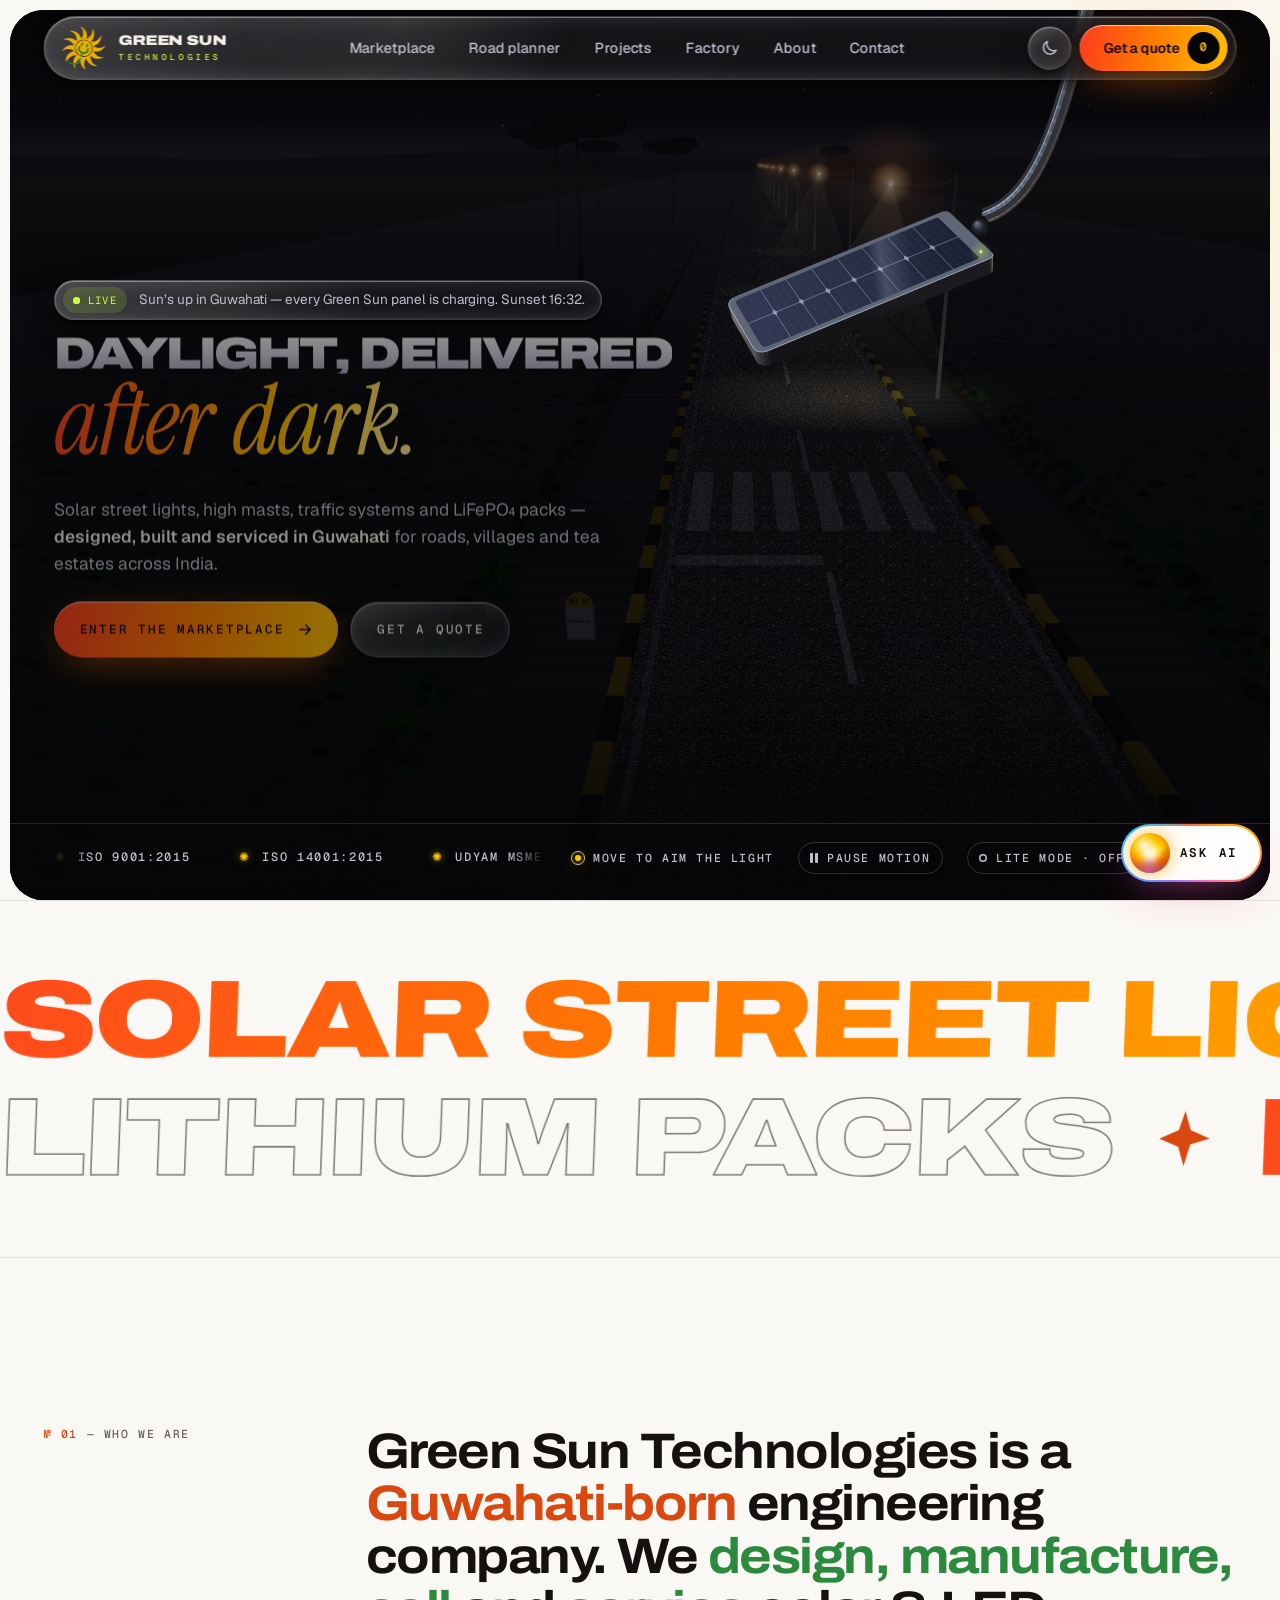
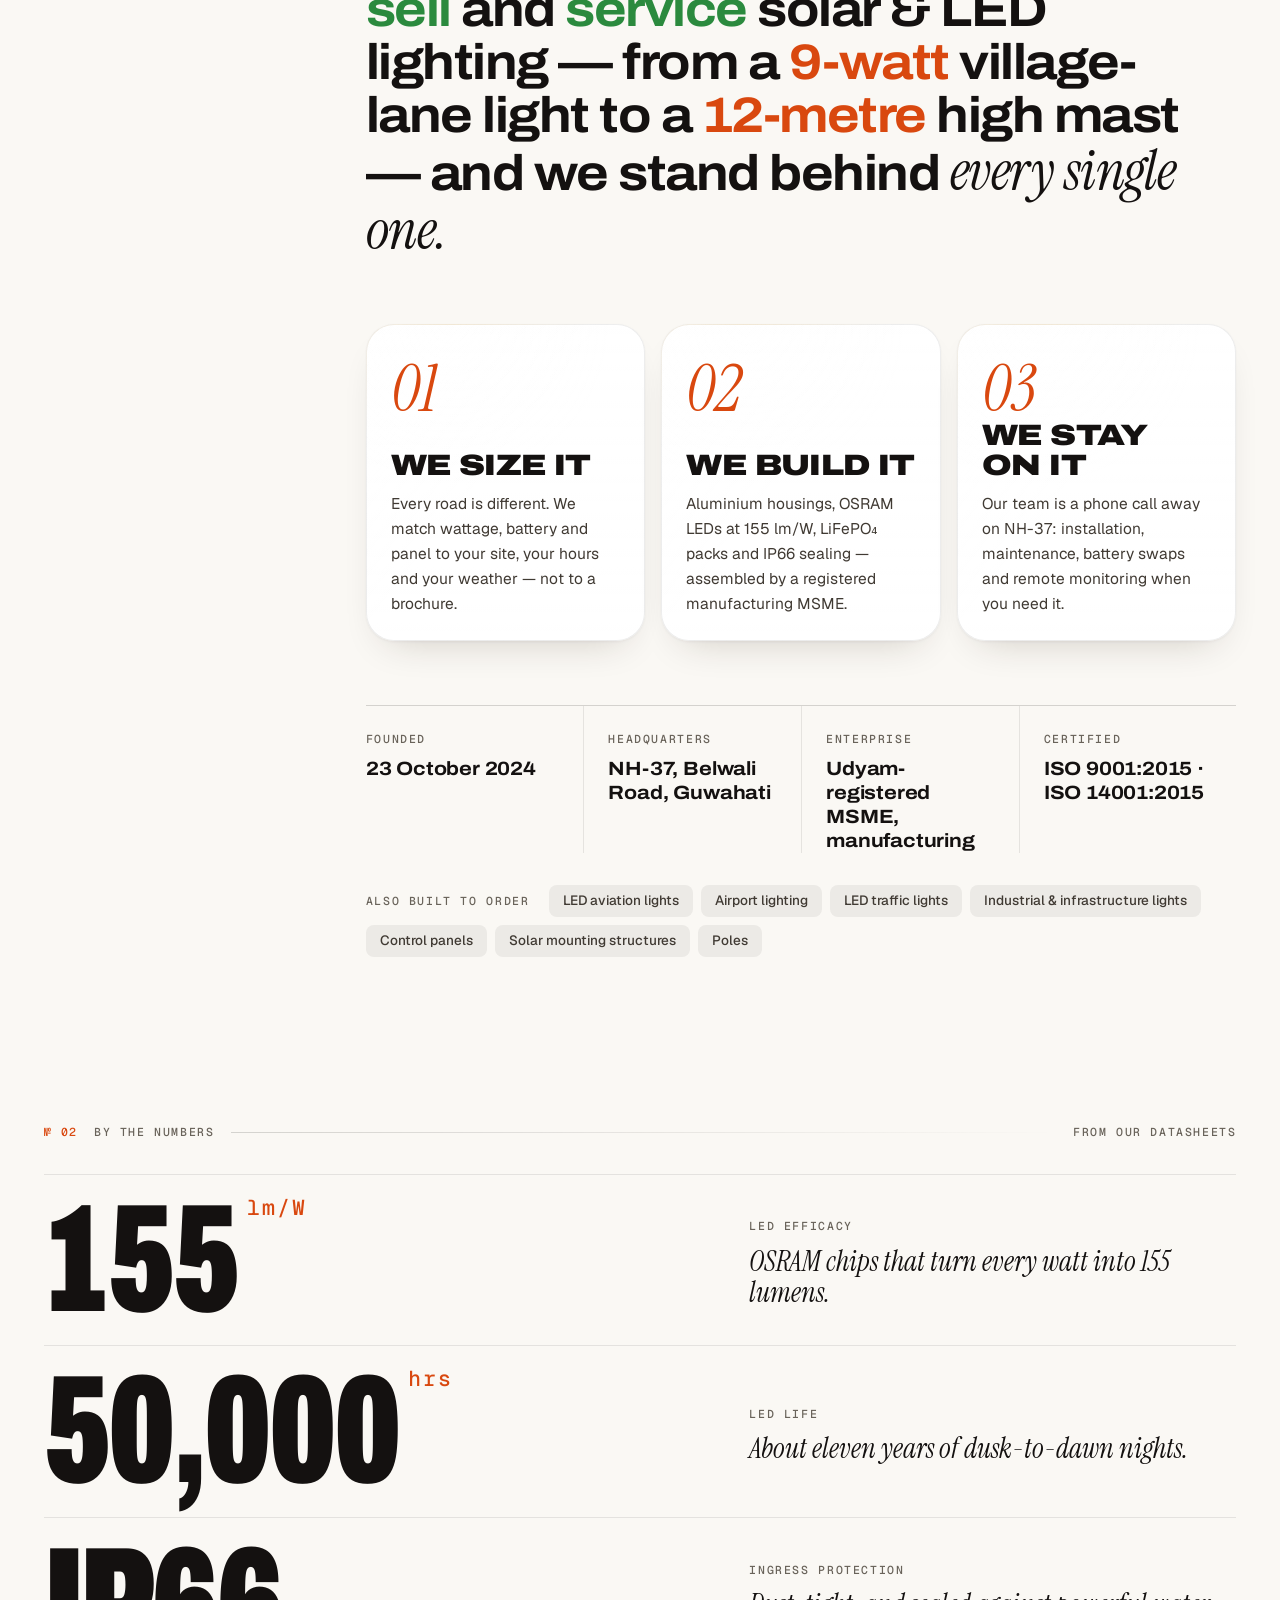
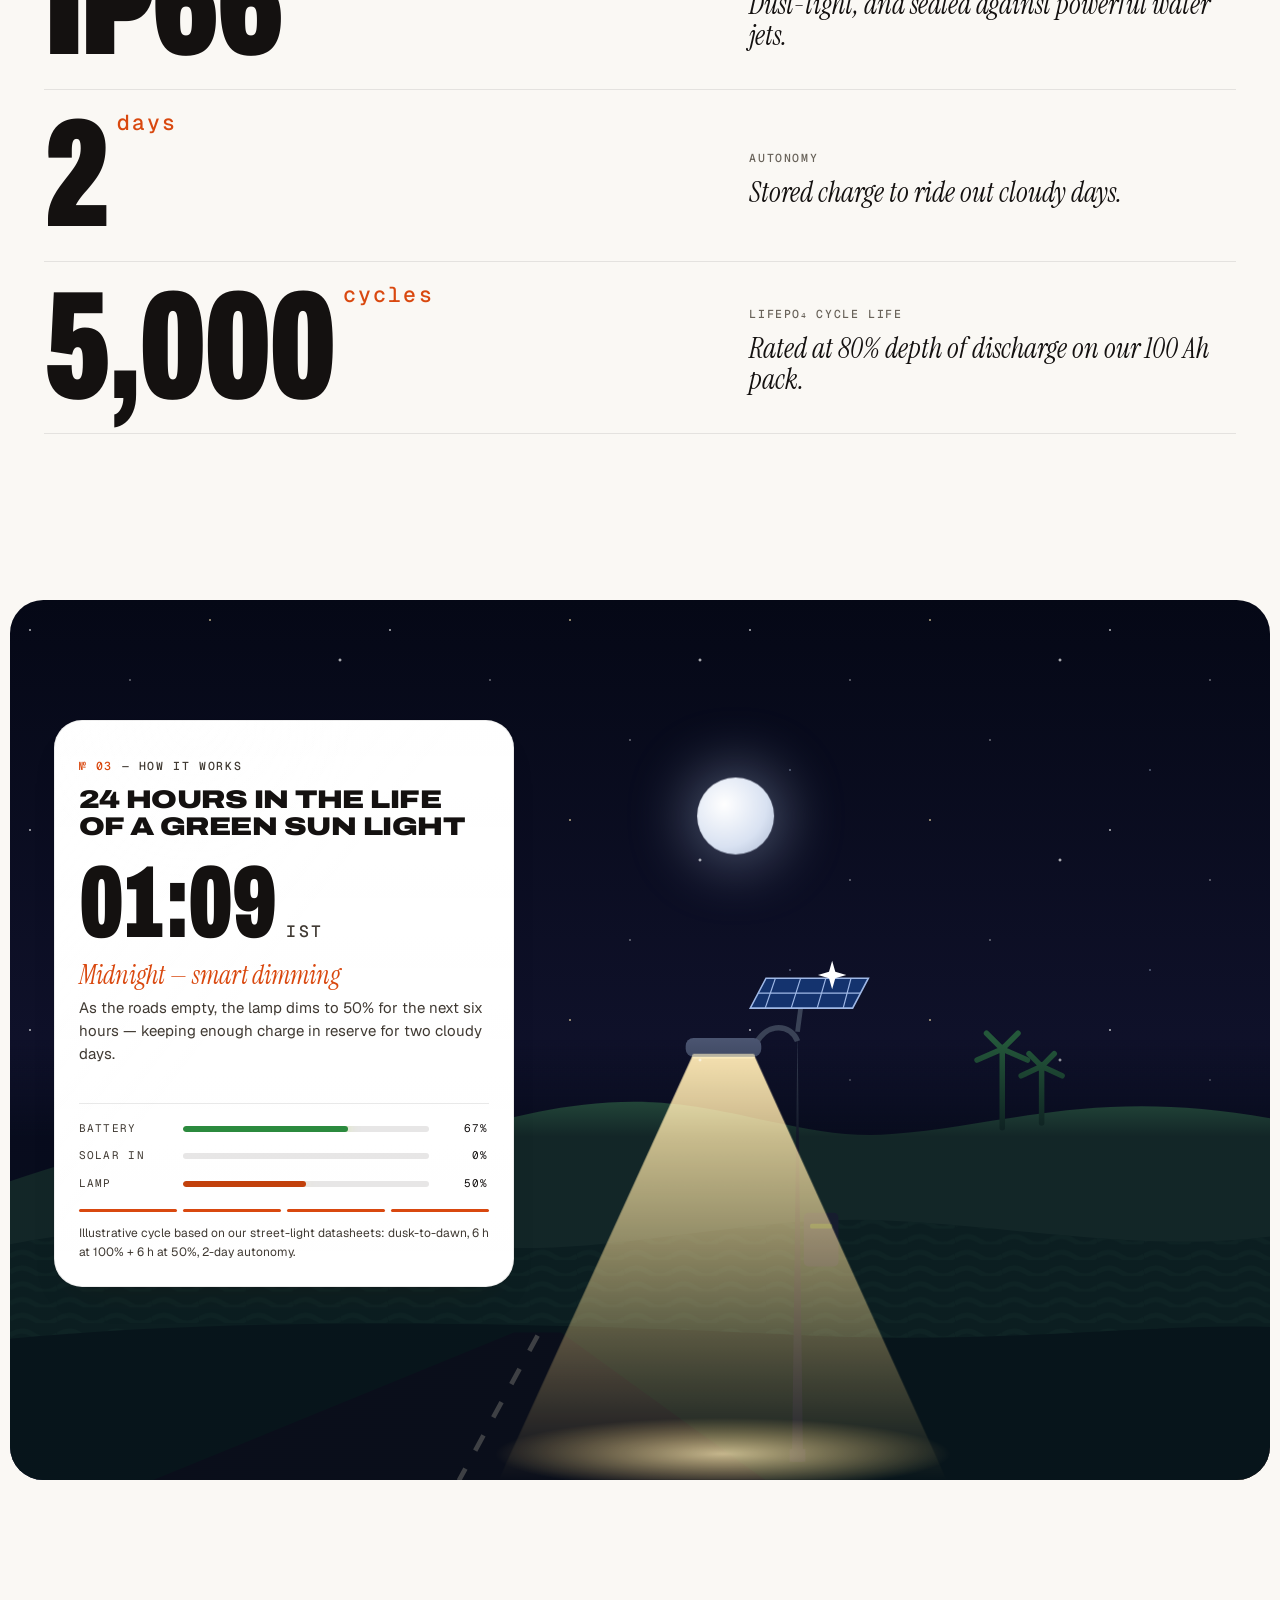
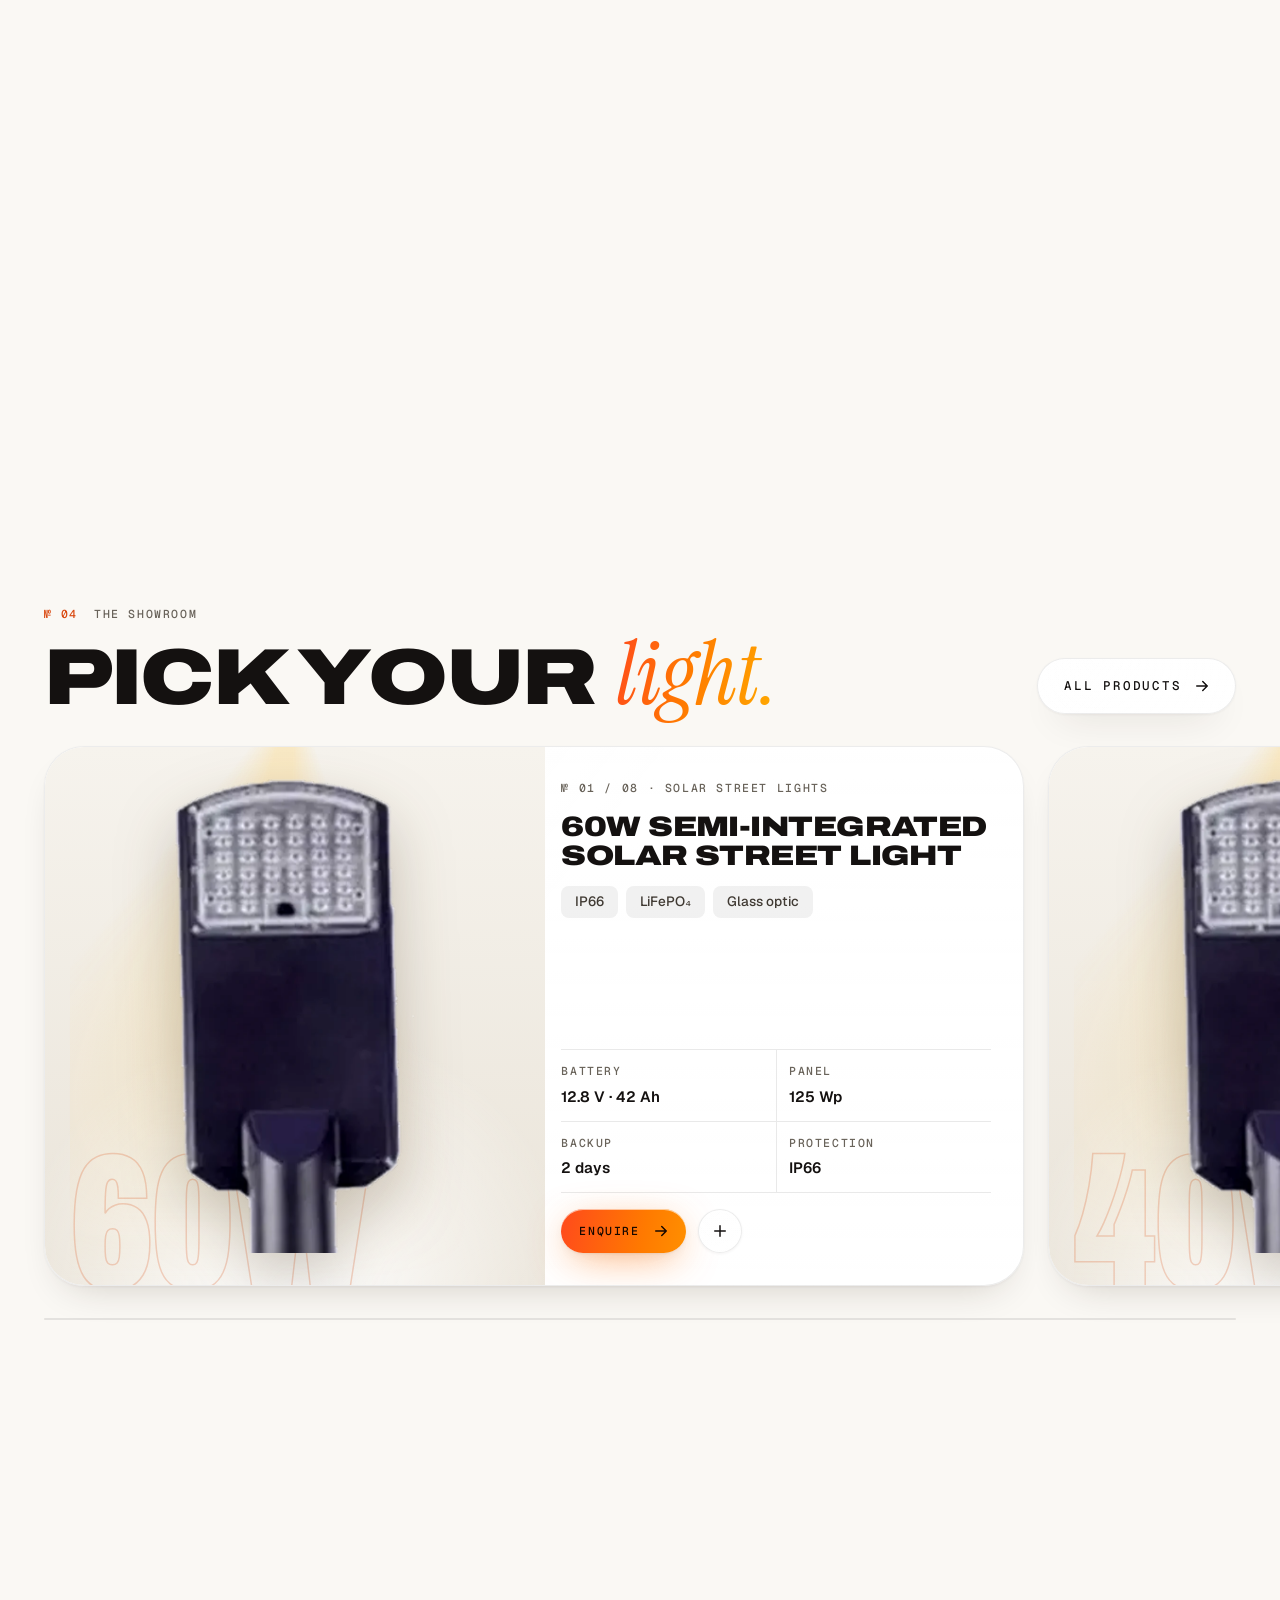
==== commit 36f9d3bd: "9 products from the IndiaMART shop, sharper product pictures, Get the app, Projects page back, own l" ====
--- a/index.html
+++ b/index.html
@@ -23,7 +23,11 @@
   <link rel="preload" href="assets/fonts/archivo-latin.woff2" as="font" type="font/woff2" crossorigin>
   <link rel="preload" href="assets/fonts/geist-latin.woff2" as="font" type="font/woff2" crossorigin>
   <link rel="icon" href="assets/brand/favicon.svg?v=1" type="image/svg+xml">
-  <link rel="apple-touch-icon" href="assets/brand/apple-touch-icon.png?v=1">
+  <link rel="apple-touch-icon" href="assets/brand/apple-touch-icon.png?v=2">
+  <link rel="manifest" href="manifest.webmanifest?v=1">
+  <meta name="apple-mobile-web-app-title" content="Green Sun">
+  <meta name="mobile-web-app-capable" content="yes">
+  <meta name="apple-mobile-web-app-capable" content="yes">
   <link rel="stylesheet" href="assets/css/loader.css?v=1794033911">
   <link rel="stylesheet" href="assets/css/gs.css?v=1794033911">
   <link rel="stylesheet" href="assets/css/hero-beam.css?v=1794033911">
@@ -162,6 +166,7 @@
   <nav class="nav-links" aria-label="Main">
     <a href="products">Marketplace</a>
     <a href="planner">Road planner</a>
+    <a href="projects">Projects</a>
     <a href="factory">Factory</a>
     <a href="#about">About</a>
     <a href="contact">Contact</a>
@@ -175,9 +180,10 @@
 <nav class="menu" id="menu" aria-label="Mobile">
   <a href="products"><span class="label">01</span>Marketplace</a>
   <a href="planner"><span class="label">02</span>Road planner</a>
-  <a href="factory"><span class="label">03</span>Factory</a>
-  <a href="#about"><span class="label">04</span>About</a>
-  <a href="contact"><span class="label">05</span>Contact</a>
+  <a href="projects"><span class="label">03</span>Projects</a>
+  <a href="factory"><span class="label">04</span>Factory</a>
+  <a href="#about"><span class="label">05</span>About</a>
+  <a href="contact"><span class="label">06</span>Contact</a>
   <button class="menu-theme label sl" type="button" data-theme-toggle aria-pressed="false" aria-label="Switch to light mode"><span class="state" aria-hidden="true"></span><svg viewBox="0 0 24 24" aria-hidden="true"><circle cx="12" cy="12" r="4.5"/><path d="M12 2.5v2M12 19.5v2M2.5 12h2M19.5 12h2"/></svg><span data-theme-label>Light mode</span></button>
   <div class="menu-foot label"><span>Guwahati, Assam</span><a data-cfg="phone" href="tel:+919678456055" style="font:inherit;opacity:1;transform:none">+91 96784 56055</a></div>
 </nav>
@@ -511,6 +517,7 @@
         <ul>
           <li><a href="#about">About us</a></li>
           <li><a href="planner">Road planner</a></li>
+          <li><a href="projects">Projects</a></li>
           <li><a href="factory">Visit the factory</a></li>
           <li><a href="#day">How it works</a></li>
           <li><a href="#certified">Certifications</a></li>
--- a/assets/css/gs.css
+++ b/assets/css/gs.css
@@ -99,9 +99,9 @@
 
   /* size: deploy.sh (scale.mjs) writes every length in the stylesheets as N × --px, so the live site shows at 90% on
      every screen, like a browser zoomed out. In the source files lengths are plain px (100%). Past 1600 px wide (a big
-     monitor, or a browser zoomed out) the whole page grows with the screen instead of shrinking into the middle of it,
-     up to twice the size at 3200 px. */
-  --px: clamp(.9px, .05625vw, 1.8px);   /* scale.mjs leaves this one line as it is */
+     monitor, or a browser zoomed out however far) the whole page grows with the screen, so it keeps the 1600 px layout's
+     proportions instead of shrinking into the middle (the client's choice). */
+  --px: max(.9px, .05625vw);   /* scale.mjs leaves this one line as it is */
 }
 
 /* ------------------------------------------------------------------ base */
@@ -1258,3 +1258,14 @@
 }
 html.lite .ask-aura i { animation: none; }   /* big blurred layers: the costly part */
 @media (prefers-reduced-motion: reduce) { .ask-fab, .ask, .btn-ai, .ai-spark, .ask-orb i, .ask-aura i, .ask-think { animation: none; } }
+
+/* ---------- "Get the app" (main.js appInstall): beside every Lite mode switch, in the phone menu, and the iPhone steps */
+.app-tog svg, .menu-app svg { width: 14px; height: 14px; flex: none; }
+.menu-app { margin-top: var(--s2); }
+.app-help { width: min(92vw, 420px); padding: var(--s6); border: 1px solid var(--line-2); border-radius: var(--r-xl); color: var(--text); background: var(--surface, rgba(14, 14, 20, .92)); }
+.app-help::backdrop { background: rgba(5, 5, 7, .6); backdrop-filter: blur(6px); }
+.app-help .h3 { margin: var(--s2) 0 var(--s4); }
+.app-help ol { margin: 0 0 var(--s5); padding-left: 1.2em; display: grid; gap: var(--s3); color: var(--text-2); line-height: 1.5; }
+.app-help b { color: var(--text); }
+.app-help .btn { width: 100%; }
+html[data-theme="light"] .app-help { background: #FFFDF8; }
